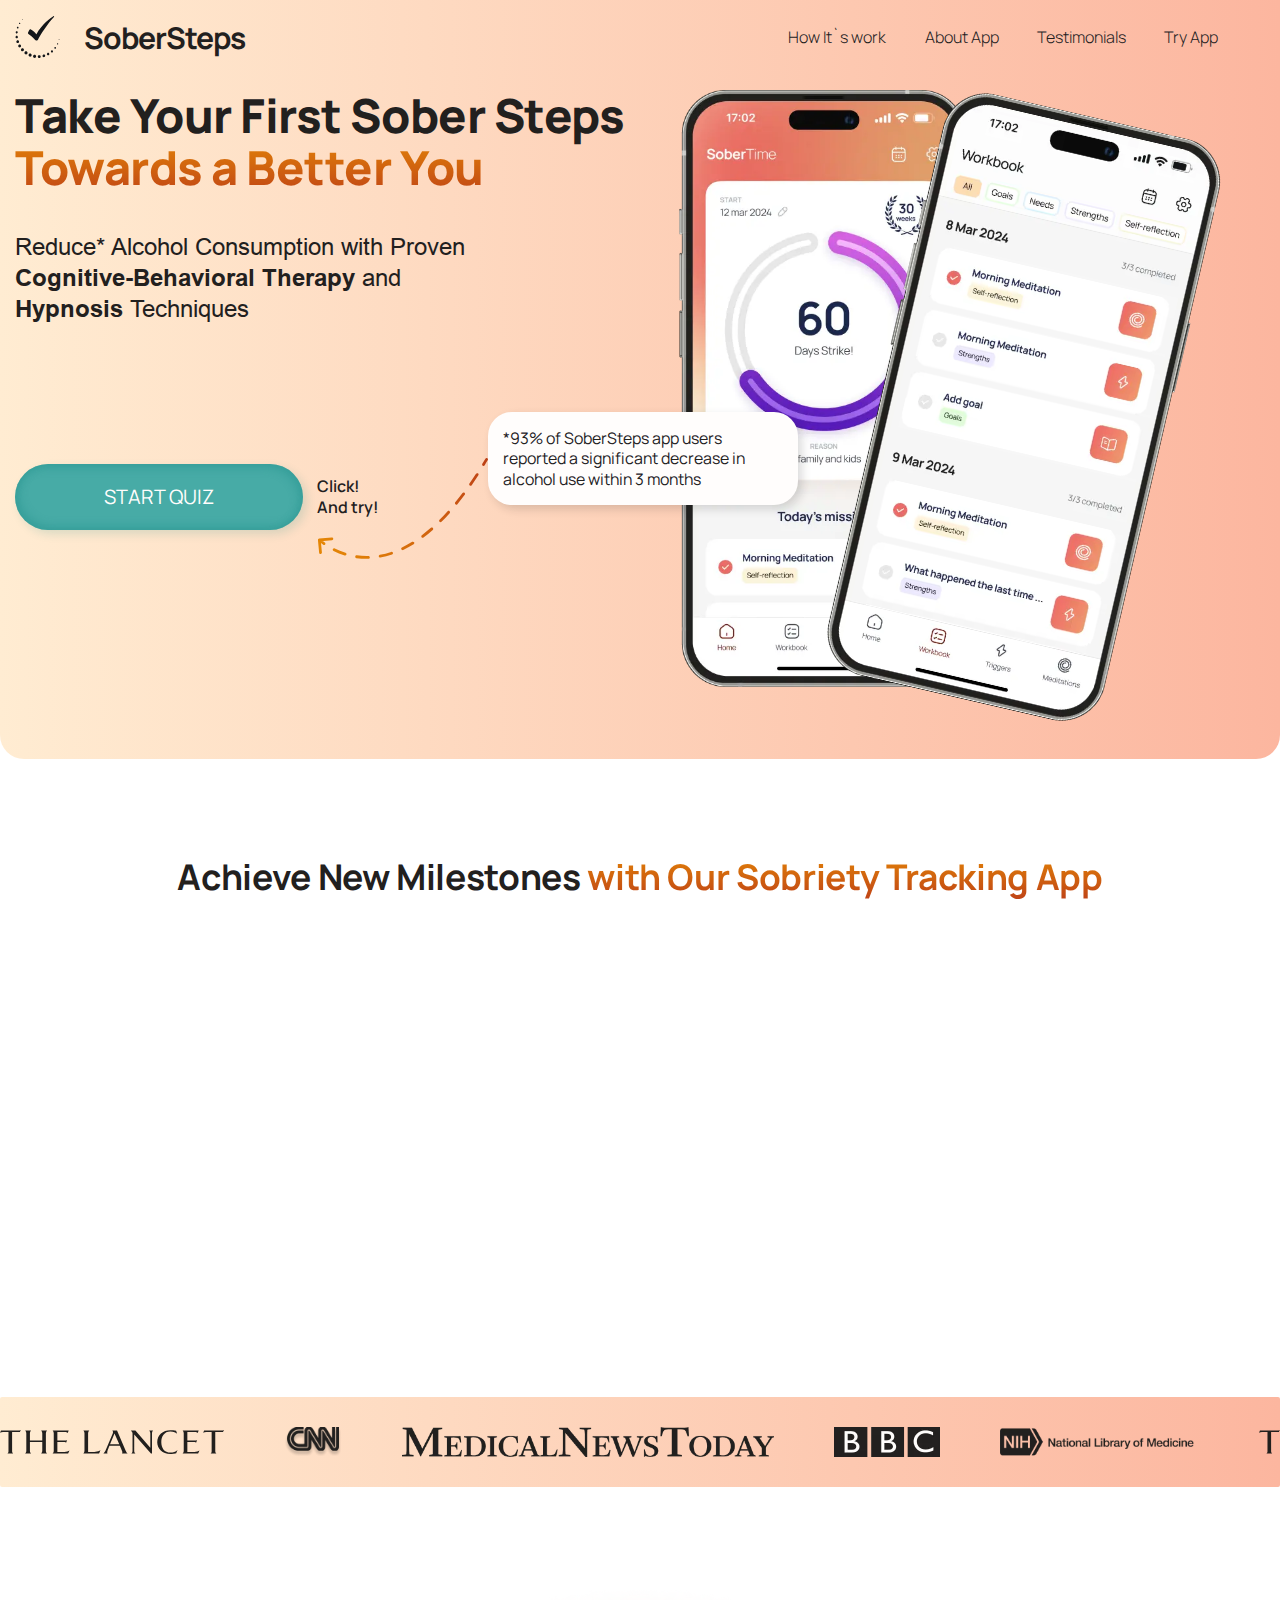
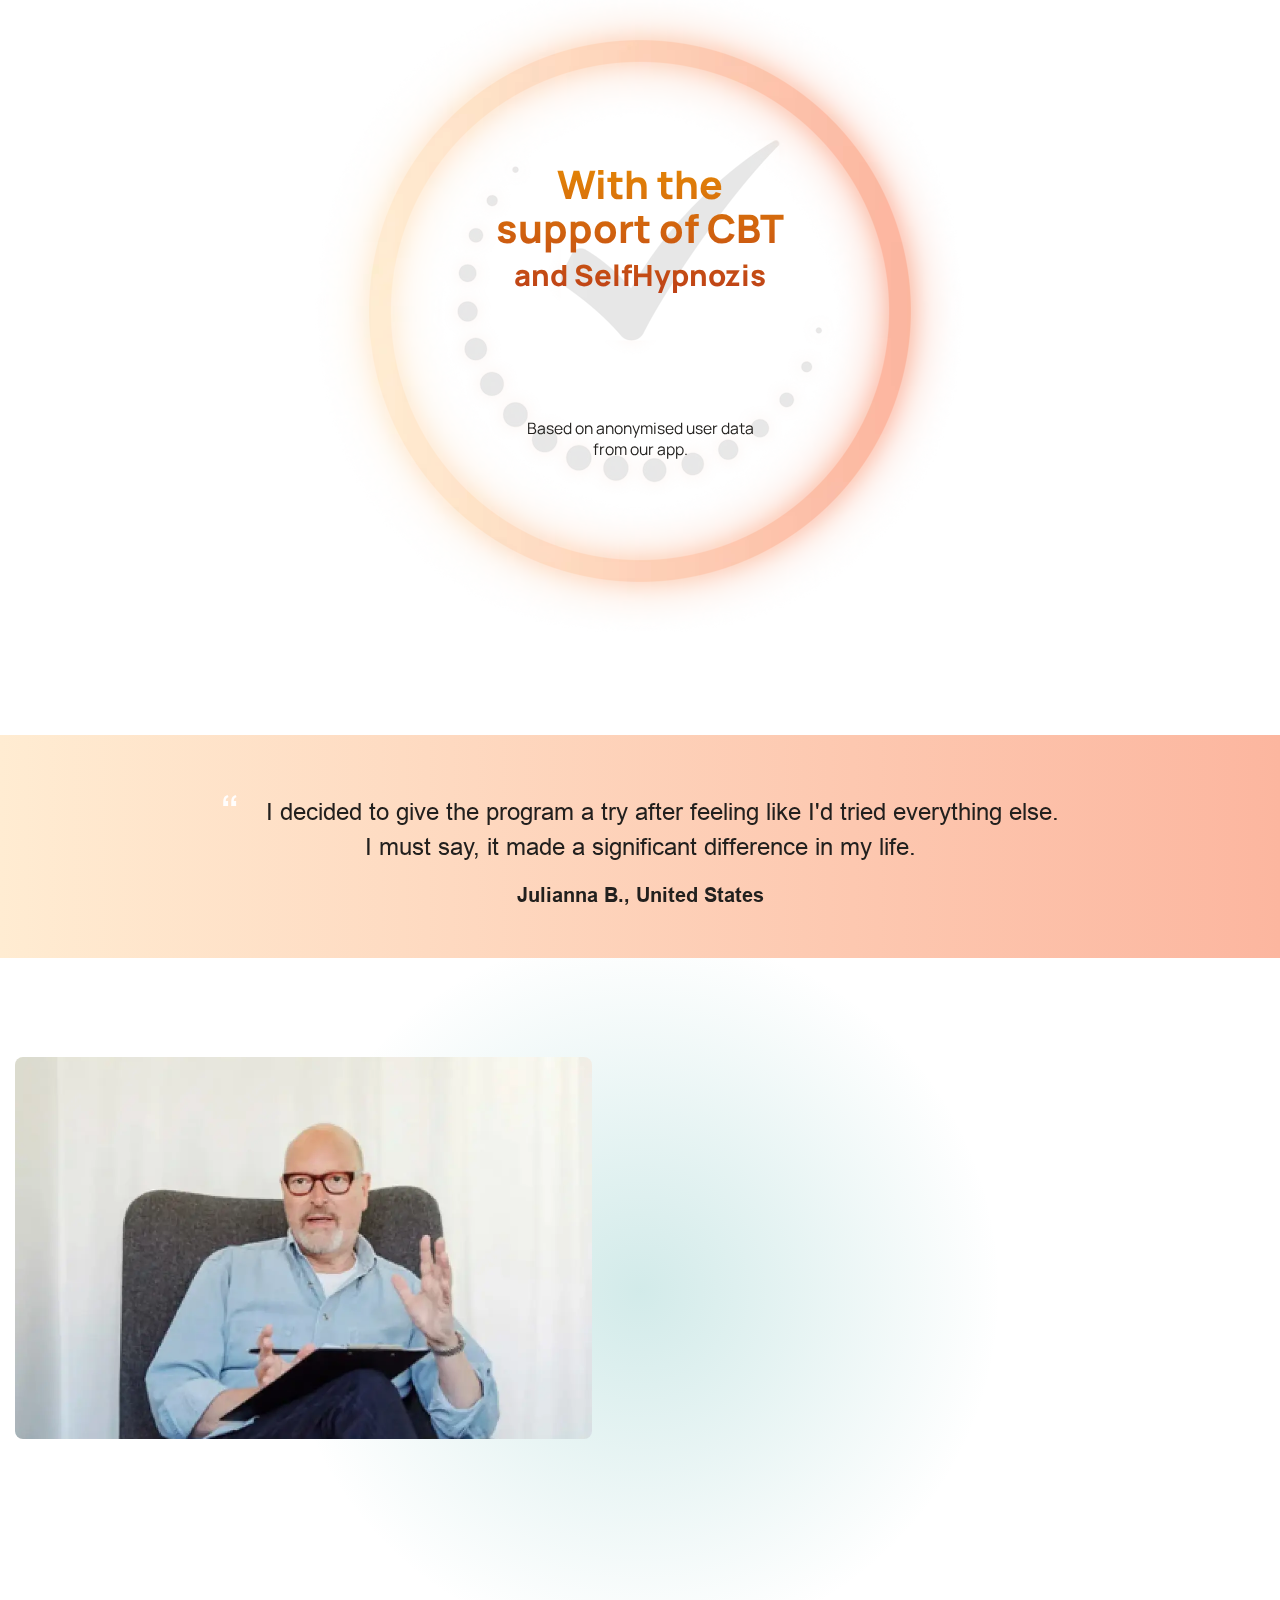
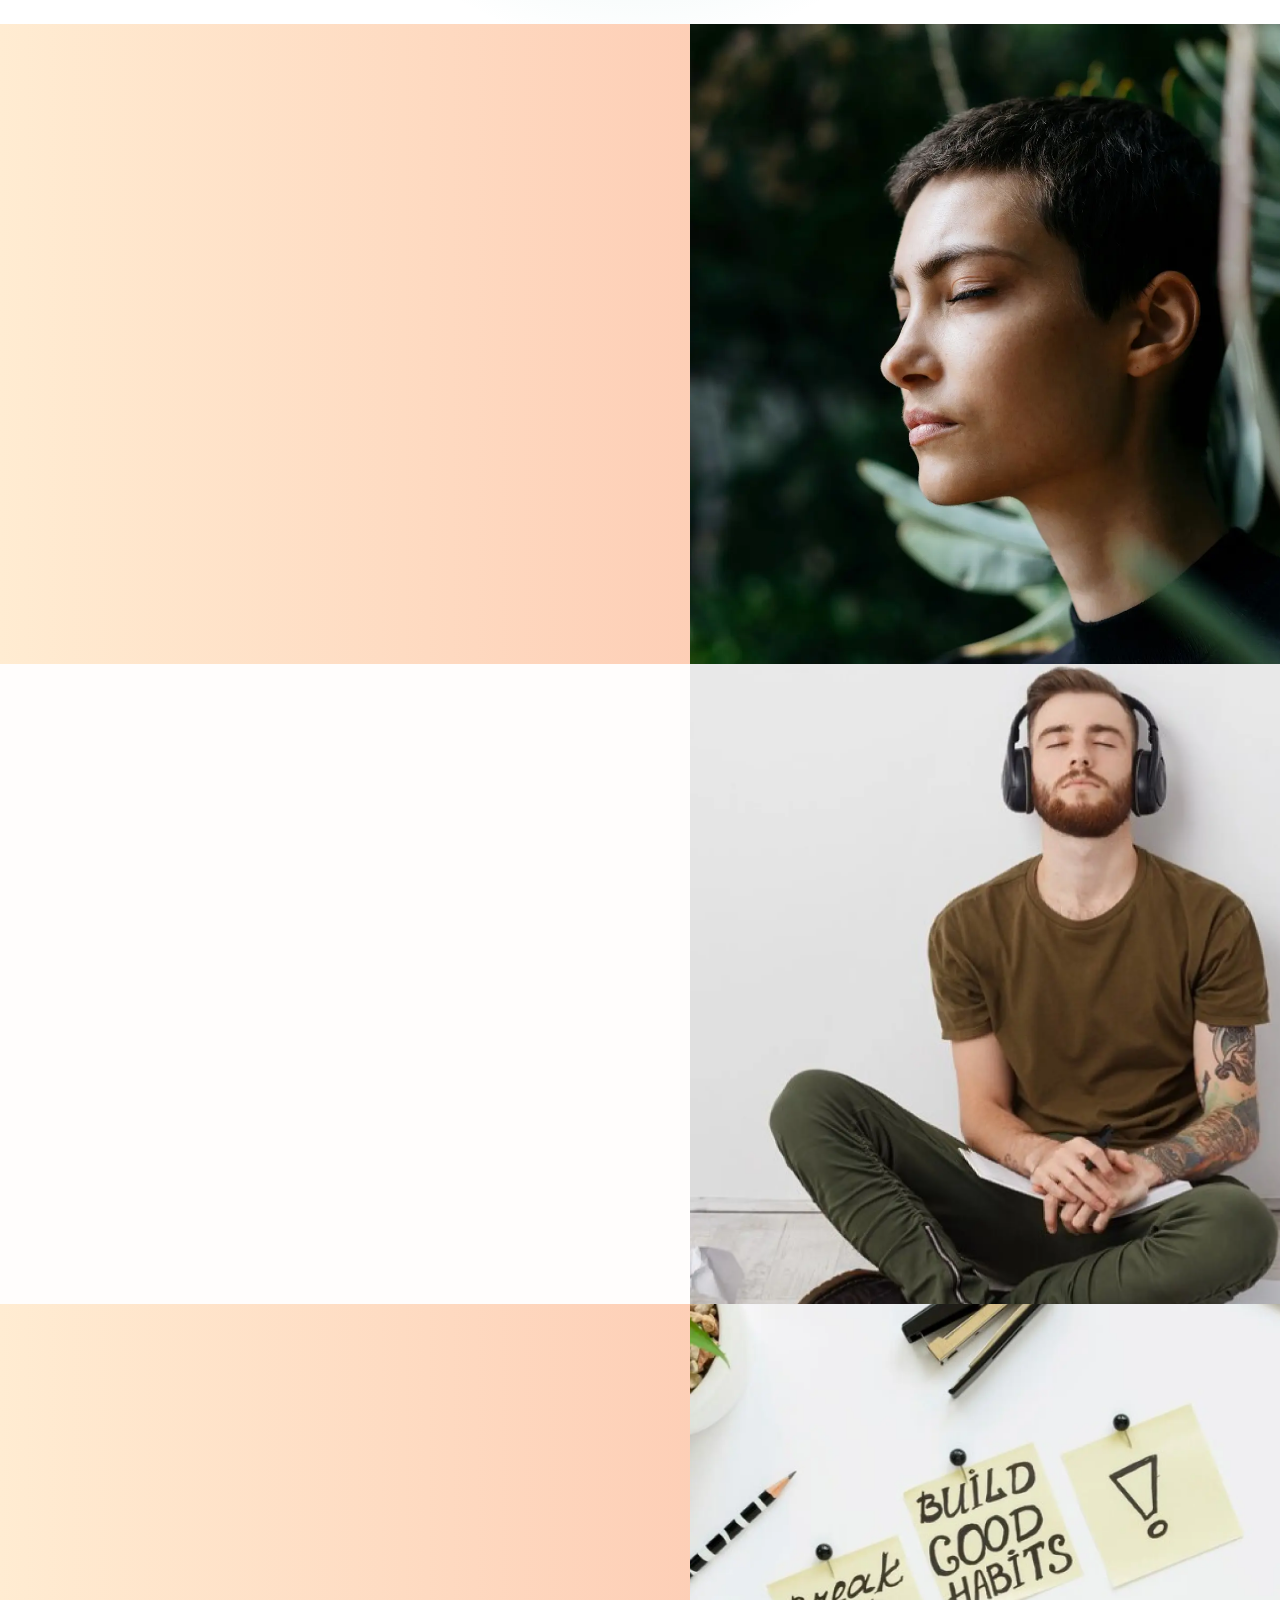
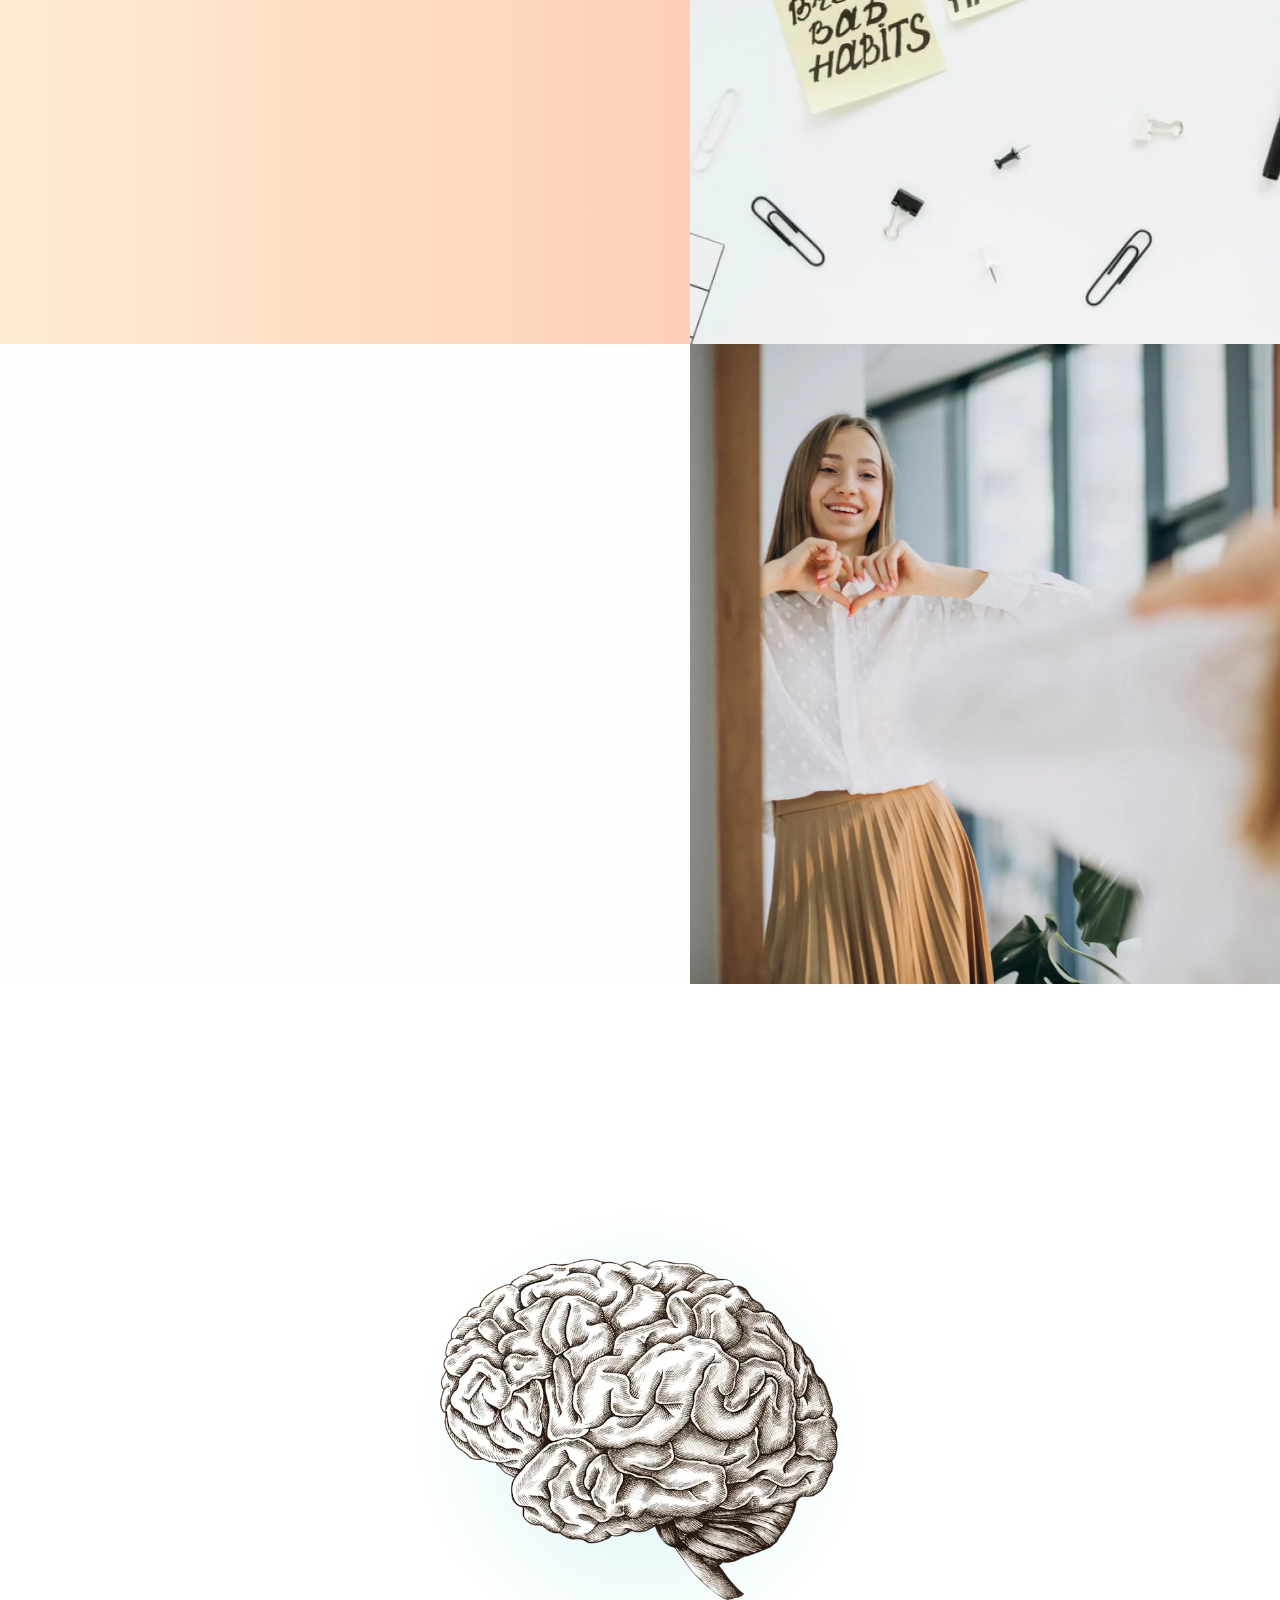
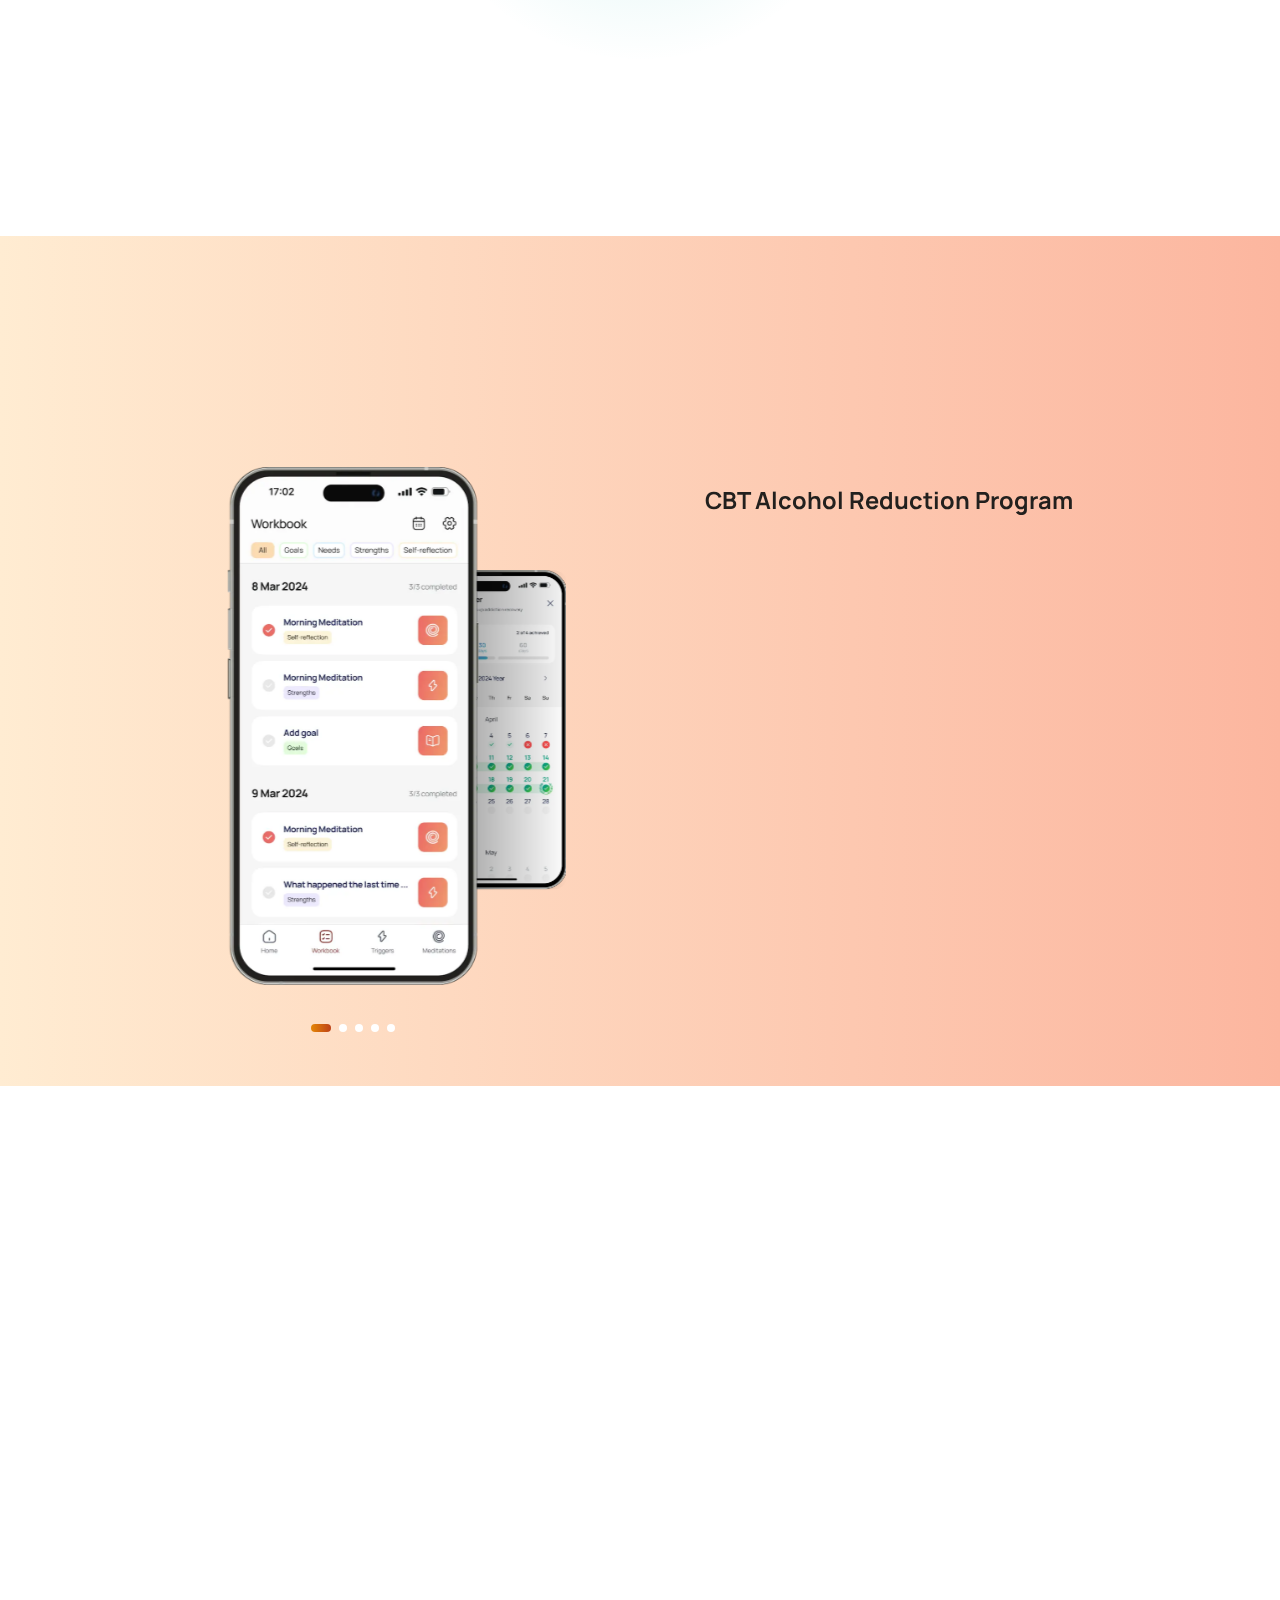
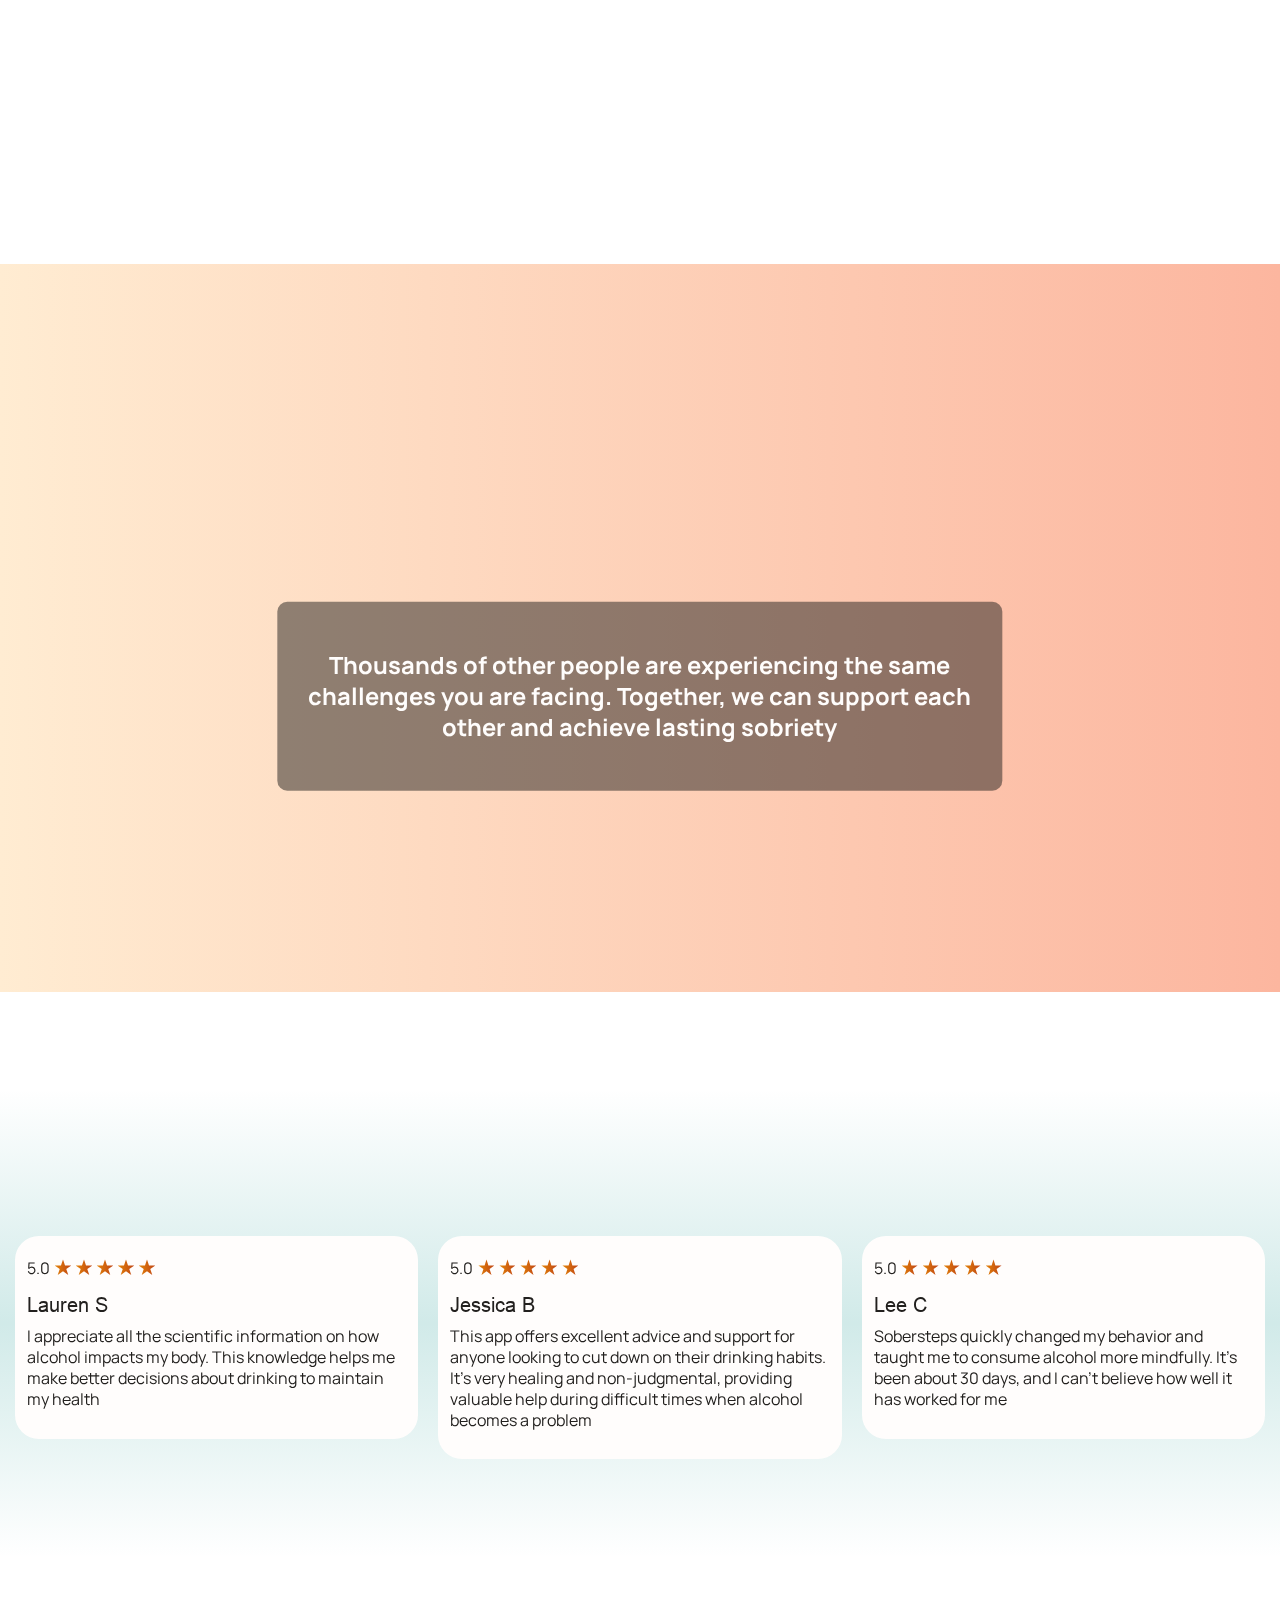
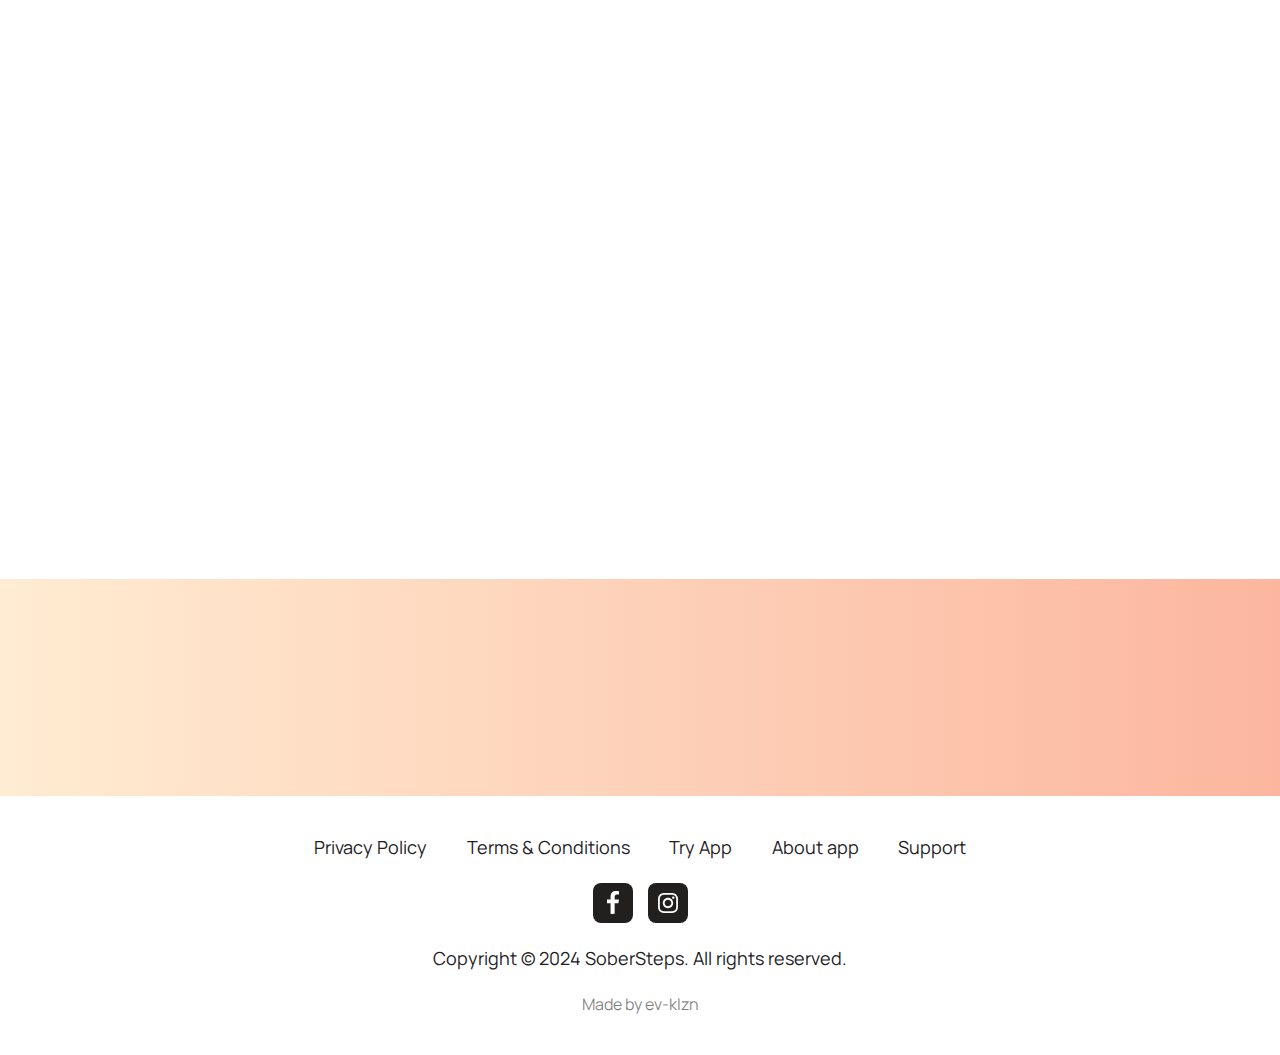
==== index.html @ 73242222 "save" ====
<!doctype html>
<html lang="en">

<head>
	<title>SoberSteps</title>
	<meta charset="UTF-8">
	<link rel="stylesheet" href="css/style.min.css?_v=20240620171610">
	<meta name="robots" content="noindex, nofollow">
	<meta name="viewport" content="width=device-width, initial-scale=1.0">
	<meta name="keywords" content="Sober Steps">
	<meta name="description" content="Sober Steps - Take Your First Sober Steps Towards a Better You">
	<link rel="shortcut icon" href="favicon.ico">
</head>


<body>
	<div class="wrapper">
		<header class="header">
			<div class="header__container">
				<a href="./" class="header__logo">
					<img class="header__logo-img ibg ibg--contain" src="img/logo.svg" alt="logo">
					<span class="header__logo-name">SoberSteps</span>
				</a>
				<div class="header__menu menu">
					<nav class="menu__body">
						<ul class="menu__list">
							<li data-goto-header data-goto=".how" class="menu__item">
								<a class="menu__link" href="#">How It`s work</a>
							</li>
							<li data-goto-header data-goto=".about" class="menu__item">
								<a class="menu__link" href="#">About App</a>
							</li>
							<li data-goto-header data-goto=".testimonials" class="menu__item">
								<a class="menu__link" href="#">Testimonials</a>
							</li>
							<li data-goto-header data-goto=".started" class="menu__item">
								<a class="menu__link" href="#">Try App</a>
							</li>
						</ul>
					</nav>
				</div>
				<button name="icon-menu" type="button" class="menu__icon icon-menu"><span></span></button>
			</div>
		</header>

		<main class="page">
			<section class="page__hero hero">
				<div class="hero__container">
					<div class="hero__body">
						<h1 data-watch class="hero__title title">
							Take Your First Sober Steps
							<span>Towards a Better You</span>
						</h1>
						<div data-watch class="hero__text text">
							<p>
								Reduce* Alcohol Consumption with Proven
								<span>Cognitive-Behavioral Therapy</span> and
								<span>Hypnosis</span>
								Techniques
							</p>
						</div>
						<div class="hero__action">
							<a data-watch href="#" class="hero__link button">Start quiz</a>
							<div data-watch class="hero__roadmap">
								<span class="hero__request">Click! <br>
									And try!
								</span>
								<div class="hero__road">
									<img class="hero__road-img ibg ibg–contain" src="img/icons/road.svg" alt="Image">
									<img class="hero__road-img-mobile ibg ibg–contain" src="img/icons/road-mobile.webp" alt="Image">
								</div>
							</div>
							<div data-watch class="hero__reported">
								<p>
									*93% of SoberSteps app users reported a significant decrease
									in alcohol use within 3 months
								</p>
							</div>
						</div>
					</div>
					<div class="hero__image">
						<div class="hero__phone-1-image">
							<img class="hero__phone-1 ibg ibg–contain" src="img/hero/phone-11.webp " alt="Image">
						</div>
						<div class="hero__phone-2-image">
							<img class="hero__phone-2 ibg ibg–contain" src="img/hero/phone-12.webp " alt="Image">
						</div>
					</div>
				</div>
			</section>

			<section class="page__advantages advantages">
				<div class="advantages__container">
					<h2 data-watch class="advantages__title advantages__title--center subtitle-2">
						Achieve New Milestones <span>with Our Sobriety Tracking App</span>
					</h2>
					<div class="advantages__list">
						<article data-watch class="advantages__item item-icon">
							<div class="item-icon__image">
								<img class="ibg ibg-contain" src="img/advantages/no-more.svg" alt="Image">
							</div>
							<h3 class="item-icon__title item-icon__title--colored">
								No More Headaches
							</h3>
							<div data-watch class="item-icon__text text">
								<p>Wake up feeling refreshed and free from hangovers</p>
							</div>
						</article>
						<article data-watch class="advantages__item item-icon">
							<div class="item-icon__image">
								<img class="ibg ibg-contain" src="img/advantages/sleep.svg" alt="Image">
							</div>
							<h3 class="item-icon__title item-icon__title--colored">
								Enjoy a Good Night's Sleep
							</h3>
							<div data-watch class="item-icon__text text">
								<p>Enhance your sleep quality and boost your energy levels</p>
							</div>
						</article>
						<article data-watch class="advantages__item item-icon">
							<div class="item-icon__image">
								<img class="ibg ibg-contain" src="img/advantages/shape.svg" alt="Image">
							</div>
							<h3 class="item-icon__title item-icon__title--colored">
								Keep your body shape
							</h3>
							<div data-watch class="item-icon__text text">
								<p>Lose weight by cutting down on empty calories</p>
							</div>
						</article>
					</div>
				</div>
			</section>

			<div class="page__company">
				<div class="company">
					<div class="wrap">
						<div class="items-wrap">
							<div class="items marquee">
								<div class="item">
									<img class="item__company-img" src="img/company/company-1.svg" alt="Image">
								</div>
								<div class="item">
									<img class="item__company-img" src="img/company/company-2.webp" alt="Image">
								</div>
								<div class="item">
									<img class="item__company-img" src="img/company/company-3.webp" alt="Image">
								</div>
								<div class="item">
									<img class="item__company-img" src="img/company/company-4.webp" alt="Image">
								</div>
								<div class="item">
									<img class="item__company-img" src="img/company/company-5.webp" alt="Image">
								</div>
								<div class="item">
									<img class="item__company-img" src="img/company/company-1.svg" alt="Image">
								</div>
								<div class="item">
									<img class="item__company-img" src="img/company/company-2.webp" alt="Image">
								</div>
								<div class="item">
									<img class="item__company-img" src="img/company/company-3.webp" alt="Image">
								</div>
								<div class="item">
									<img class="item__company-img" src="img/company/company-4.webp" alt="Image">
								</div>
								<div class="item">
									<img class="item__company-img" src="img/company/company-5.webp" alt="Image">
								</div>
							</div>
							<div aria-hidden="true" class="items marquee">
								<div class="item">
									<img class="item__company-img" src="img/company/company-1.svg" alt="Image">
								</div>
								<div class="item">
									<img class="item__company-img" src="img/company/company-2.webp" alt="Image">
								</div>
								<div class="item">
									<img class="item__company-img" src="img/company/company-3.webp" alt="Image">
								</div>
								<div class="item">
									<img class="item__company-img" src="img/company/company-4.webp" alt="Image">
								</div>
								<div class="item">
									<img class="item__company-img" src="img/company/company-5.webp" alt="Image">
								</div>
								<div class="item">
									<img class="item__company-img" src="img/company/company-1.svg" alt="Image">
								</div>
								<div class="item">
									<img class="item__company-img" src="img/company/company-2.webp" alt="Image">
								</div>
								<div class="item">
									<img class="item__company-img" src="img/company/company-3.webp" alt="Image">
								</div>
								<div class="item">
									<img class="item__company-img" src="img/company/company-4.webp" alt="Image">
								</div>
								<div class="item">
									<img class="item__company-img" src="img/company/company-5.webp" alt="Image">
								</div>
							</div>
						</div>
					</div>
				</div>
			</div>

			<section class="page__promises promises">
				<div class="promises__container">
					<div class="progressbar">
						<div class="progressbar__image">
							<img class="progressbar__img ibg ibg-contain" src="img/promises/progressbar.webp" alt="Image">
						</div>
						<div class="progressbar__body">
							<h3 class="progressbar__title progressbar__title--colored">
								With the <br>
								support of CBT <br>
								<span>and SelfHypnozis</span>
							</h3>
							<div data-watch class="progressbar__text text">
								<p>
									You are 10 times more likely to reduce alcohol consumption
									compared to quitting on your own
								</p>
							</div>
							<div class="progressbar__label">
								Based on anonymised user data from our app.
							</div>
						</div>
					</div>
					<div class="promises__list">
						<div data-watch class="promises__item item-promises">
							<div class="item-promises__image">
								<img class="item-promises__img ibg ibg-contain" src="img/promises/scheduling.svg" alt="Image">
							</div>
							<div class="item-promises__text">
								<p>Convenient & Scheduling</p>
							</div>
						</div>
						<div data-watch class="promises__item item-promises">
							<div class="item-promises__image">
								<img class="item-promises__img ibg ibg-contain" src="img/promises/phone.svg" alt="Image">
							</div>
							<div class="item-promises__text">
								<p>Progress Visualisation In Your Phone</p>
							</div>
						</div>
						<div data-watch class="promises__item item-promises">
							<div class="item-promises__image">
								<img class="item-promises__img ibg ibg-contain" src="img/promises/evidence.svg" alt="Image">
							</div>
							<div class="item-promises__text">
								<p>Evidence-Based Approach</p>
							</div>
						</div>
						<div data-watch class="promises__item item-promises">
							<div class="item-promises__image">
								<img class="item-promises__img ibg ibg-contain" src="img/promises/time.svg" alt="Image">
							</div>
							<div class="item-promises__text">
								<p>Only 5 Minutes a Day</p>
							</div>
						</div>
					</div>
				</div>
			</section>

			<div class="page__review review">
				<div class="review__container">
					<div class="review__list">
						<div class="review__slider swiper">
							<div class="review__wrapper swiper-wrapper">
								<div class="review__slide swiper-slide">
									<div class="review__item">
										<blockquote class="review__blockquote review__blockquote--center">
											I decided to give the program a try after feeling like
											I'd tried everything else. I must say, it made a
											significant difference in my life.
											<cite class="review__cite">Julianna B., United States</cite>
										</blockquote>
									</div>
								</div>
								<div class="review__slide swiper-slide">
									<div class="review__item">
										<blockquote class="review__blockquote review__blockquote--center">
											I decided to give the program a try after feeling like
											I'd tried everything else. I must say, it made a
											significant difference in my life.
											<cite class="review__cite">Julianna B., United States</cite>
										</blockquote>
									</div>
								</div>
								<div class="review__slide swiper-slide">
									<div class="review__item">
										<blockquote class="review__blockquote review__blockquote--center">
											I decided to give the program a try after feeling like
											I'd tried everything else. I must say, it made a
											significant difference in my life.
											<cite class="review__cite">Julianna B., United States</cite>
										</blockquote>
									</div>
								</div>
							</div>
							<div class="review__bullets"></div>
						</div>
					</div>
				</div>
			</div>

			<section class="page__program program">
				<div class="program__container">
					<div class="program__wrapper">
						<div class="program__image-block">
							<div class="program__image">
								<img class="program__img ibg" src="img/program.webp" alt="Image">
							</div>
							<a data-watch data-da=".program__body,768.98" target="_blank" href="https://www.sciencedirect.com/science/article/abs/pii/S0193953X10000547?via%3Dihub" class="program__link program__link--colored">* Cognitive Behavioral Therapy for Substance Use Disorders</a>
							<address data-watch data-da=".program__body,768.98" class="program__address">
								Department of Psychology, Boston University, 648 Beacon
								Street, 6th Floor, Boston, MA 02215, USA
							</address>
						</div>
						<div class="program__body">
							<h2 data-watch data-da=".program__image-block,768.98,0" class="program__title subtitle-2">
								A Program Backed by Real Research
								<span>with Proven Results</span>
							</h2>
							<div data-watch class="program__text text">
								<p>
									With cognitive-behavioral therapy (CBT) and motivational
									interviewing you will have
								</p>
								<p>
									the significant treatment effect from (d = 0.24) to (d =
									0.81) than quitting without any support *
								</p>
							</div>
							<a data-watch class="program__button button" href="#">Start quiz</a>
						</div>
					</div>
				</div>
			</section>
			<div class="page__find find">
				<article class="find__item">
					<div class="find__content">
						<div class="find__container">
							<div class="find__body">
								<h3 data-watch class="find__title subtitle-2">
									Find your Triggers
								</h3>
								<div data-watch class="find__text text">
									<p>
										Uncover and tackle your unique triggers for alcohol
										cravings, setting the stage for a successful break from
										dependency.
									</p>
									<p>
										Learn to recognize patterns that lead to drinking urges
										and take control of your recovery process
									</p>
								</div>
							</div>
						</div>
					</div>
					<div class="find__image">
						<img class="find__img ibg" src="img/find/find-1.webp" alt="Image">
					</div>
				</article>

				<article class="find__item">
					<div class="find__content">
						<div class="find__container">
							<div class="find__body">
								<h3 data-watch class="find__title subtitle-2">
									Manage your emotions
								</h3>
								<div data-watch class="find__text text">
									<p>
										Master your emotions with our guided hypnosis sessions
										designed to reduce stress and anxiety.
									</p>
									<p>
										Adjust your emotional responses and stay calm and in
										control as you overcome your addiction
									</p>
								</div>
							</div>
						</div>
					</div>
					<div class="find__image">
						<img class="find__img ibg" src="img/find/find-2.webp" alt="Image">
					</div>
				</article>

				<article class="find__item">
					<div class="find__content">
						<div class="find__container">
							<div class="find__body">
								<h3 data-watch class="find__title subtitle-2">
									Change your habits
								</h3>
								<div data-watch class="find__text text">
									<p>
										Create sustainable lifestyle changes with our step-by-step
										approach to replacing harmful drinking habits with healthy
										alternatives.
									</p>
									<p>
										Gain the tools and insights needed to maintain these
										changes long-term, ensuring a healthier, alcohol-free life
									</p>
								</div>
							</div>
						</div>
					</div>
					<div class="find__image">
						<img class="find__img ibg" src="img/find/find-3.webp" alt="Image">
					</div>
				</article>

				<article class="find__item">
					<div class="find__content">
						<div class="find__container">
							<div class="find__body">
								<h3 data-watch class="find__title subtitle-2">
									Improve Self-Esteem
								</h3>
								<div data-watch class="find__text text">
									<p>
										Build resilience and improve your self-esteem through
										tailored exercises that enhance your sense of self-worth.
									</p>
									<p>
										Our program empowers you to see your potential and foster
										a positive mindset crucial for overcoming addiction.
									</p>
								</div>
							</div>
						</div>
					</div>
					<div class="find__image">
						<img class="find__img ibg" src="img/find/find-4.webp" alt="Image">
					</div>
				</article>
			</div>

			<section class="page__how how">
				<div class="how__container">
					<h2 data-watch class="how__title how__title--center subtitle-2">
						How Does <br>
						<span>Cognitive-Behavioral Therapy Work?</span>
					</h2>
					<div class="how__body">
						<div class="how__list">
							<div data-watch class="how-item">
								CBT helps people better identify and challenge the negative
								and self-defeating thoughts and actions that contribute to
								substance use
							</div>
							<div data-watch class="how-item">
								For example, if you have a negative self-image, you might feel
								alone and depressed, which can lead you to drink alcohol to
								numb the internal pain
							</div>
							<div data-watch class="how-item">
								CBT is a problem-focused therapy approach. The goal is to find
								healthy solutions to your current problems rather than delving
								into the underlying reasons for these issues
							</div>
						</div>
						<div data-da=".how__list,767.98,1" class="how__img">
							<img class="how__image ibg ibg-contain" src="img/brain.webp" alt="Image">
						</div>
					</div>
				</div>
			</section>
			<section class="page__about about">
				<div class="about__container">
					<h2 data-watch class="about__title about__title--center subtitle-2">
						About <span>SoberSteps</span>
					</h2>
					<div class="about__body">
						<div class="about__slider-images swiper">
							<div class="about__wrapper-images swiper-wrapper">
								<div class="about__slide-images swiper-slide">
									<img class="about__img ibg ibg-contain" src="img/about/1.webp" alt="Image">
								</div>
								<div class="about__slide-images swiper-slide">
									<img class="about__img ibg ibg-contain" src="img/about/2.webp" alt="Image">
								</div>
								<div class="about__slide-images swiper-slide">
									<img class="about__img ibg ibg-contain" src="img/about/3.webp" alt="Image">
								</div>
								<div class="about__slide-images swiper-slide">
									<img class="about__img ibg ibg-contain" src="img/about/4.webp" alt="Image">
								</div>
								<div class="about__slide-images swiper-slide">
									<img class="about__img ibg ibg-contain" src="img/about/5.webp" alt="Image">
								</div>
							</div>
							<div class="about-swiper-pagination"></div>
						</div>
						<div class="about__content">
							<div class="about__slider-content swiper">
								<div class="about__wrapper-content swiper-wrapper">
									<div class="about__slide-content swiper-slide">
										<div class="about__slide-content-inner">
											<h3 class="about__title-content">
												CBT Alcohol Reduction Program
											</h3>
											<div data-watch class="about__text text">
												<p>
													Our exclusive program, developed by leading mental
													health and medical experts.
												</p>
												<p>
													Check your Daily Tasks to discover new insights and
													strategies every day
												</p>
											</div>
										</div>
									</div>
									<div class="about__slide-content swiper-slide">
										<div class="about__slide-content-inner">
											<h3 class="about__title-content">
												Personalized Drink Tracker
											</h3>
											<div data-watch class="about__text text">
												<p>
													Stay accountable daily and monitor your progress
													over time
												</p>
											</div>
										</div>
									</div>
									<div class="about__slide-content swiper-slide">
										<div class="about__slide-content-inner">
											<h3 class="about__title-content">
												Grow Your Alcohol-Free Streak
											</h3>
											<div data-watch class="about__text text">
												<p>
													Strengthen your resolve with daily reminders and
													watch your streak grow
												</p>
											</div>
										</div>
									</div>
									<div class="about__slide-content swiper-slide">
										<div class="about__slide-content-inner">
											<h3 class="about__title-content">
												Daily 15-Minute Hypnotherapy Sessions
											</h3>
											<div data-watch class="about__text text">
												<p>
													Control your mind-body relationship and adopt a new
													perspective.
												</p>
												<p>
													Reinforce your new understanding and attitude
													towards alcohol through your subconscious
												</p>
											</div>
										</div>
									</div>
									<div class="about__slide-content swiper-slide">
										<div class="about__slide-content-inner">
											<h3 class="about__title-content">
												Stay Motivated as You Smash New Goals
											</h3>
											<div data-watch class="about__text text">
												<p>
													As your progress grows, so does your confidence in
													your ability to succeed
												</p>
											</div>
										</div>
									</div>
								</div>
							</div>
							<a data-watch href="#" class="about__button button">Start Your Custom Plan</a>
						</div>
					</div>
				</div>
			</section>

			<section class="page__results results">
				<div class="results__container">
					<h2 data-watch class="results__title results__title--center subtitle-2">
						Achieve Strong <br>
						<span>and Long-Term Results Now</span>
					</h2>
					<div class="results__list">
						<article data-watch class="results__item item-icon">
							<div class="item-icon__image">
								<img class="item-icon__img ibg ibg-contain" src="img/results/clock.svg" alt="Image">
							</div>
							<h3 class="item-icon__title item-icon__title--colored">
								Maintain Your Anonymity
							</h3>
							<div data-watch class="item-icon__text text">
								<p>No need to reveal your addiction. Stay confidential</p>
							</div>
						</article>
						<article data-watch class="results__item item-icon">
							<div class="item-icon__image">
								<img class="item-icon__img ibg ibg-contain" src="img/results/lock.svg" alt="Image">
							</div>
							<h3 class="item-icon__title item-icon__title--colored">
								Save Your Time
							</h3>
							<div data-watch class="item-icon__text text">
								<p>
									No waiting in queues or commuting. Get support from home
								</p>
							</div>
						</article>
						<article data-watch class="results__item item-icon">
							<div class="item-icon__image">
								<img class="item-icon__img ibg ibg-contain" src="img/results/money.svg" alt="Image">
							</div>
							<h3 class="item-icon__title item-icon__title--colored">
								Save Your Money
							</h3>
							<div data-watch class="item-icon__text text">
								<p>Our app is more affordable than traditional therapy</p>
							</div>
						</article>
					</div>
					<a data-watch href="#" class="results__button button">Start Your Custom Plan</a>
				</div>
			</section>

			<section class="page__people page__people--center people">
				<div class="people__wrapper">
					<h2 data-watch class="people__title subtitle-2">
						Sobriety Can Feel Lonely, <br>
						<span>But You’re Not Alone</span>
					</h2>

					<div class="people__list">
						<div data-watch class="people__item">
							<img class="people__img ibg" src="img/people/person-1.webp" alt="Image">
						</div>
						<div data-watch class="people__item">
							<img class="people__img ibg" src="img/people/person-2.webp" alt="Image">
						</div>
						<div data-watch class="people__item">
							<img class="people__img ibg" src="img/people/person-3.webp" alt="Image">
						</div>
						<div data-watch class="people__item">
							<img class="people__img ibg" src="img/people/person-4.webp" alt="Image">
						</div>
						<div data-watch class="people__item">
							<img class="people__img ibg" src="img/people/person-5.webp" alt="Image">
						</div>
						<div data-watch class="people__item">
							<img class="people__img ibg" src="img/people/person-6.webp" alt="Image">
						</div>
						<div data-watch class="people__item">
							<img class="people__img ibg" src="img/people/person-7.webp" alt="Image">
						</div>
						<div data-watch class="people__item">
							<img class="people__img ibg" src="img/people/person-8.webp" alt="Image">
						</div>
						<div data-watch class="people__item">
							<img class="people__img ibg" src="img/people/person-9.webp" alt="Image">
						</div>
						<div data-watch class="people__item">
							<img class="people__img ibg" src="img/people/person-10.webp" alt="Image">
						</div>
						<div data-watch class="people__item">
							<img class="people__img ibg" src="img/people/person-11.webp" alt="Image">
						</div>
						<div data-watch class="people__item">
							<img class="people__img ibg" src="img/people/person-12.webp" alt="Image">
						</div>
						<div data-watch class="people__item">
							<img class="people__img ibg" src="img/people/person-13.webp" alt="Image">
						</div>
						<div data-watch class="people__item">
							<img class="people__img ibg" src="img/people/person-14.webp" alt="Image">
						</div>
						<div data-watch class="people__item">
							<img class="people__img ibg" src="img/people/person-15.webp" alt="Image">
						</div>
						<div data-watch class="people__item">
							<img class="people__img ibg" src="img/people/person-16.webp" alt="Image">
						</div>
						<div data-watch class="people__item">
							<img class="people__img ibg" src="img/people/person-17.webp" alt="Image">
						</div>
						<div data-watch class="people__item">
							<img class="people__img ibg" src="img/people/person-18.webp" alt="Image">
						</div>
						<div data-watch class="people__item">
							<img class="people__img ibg" src="img/people/person-19.webp" alt="Image">
						</div>
						<div data-watch class="people__item">
							<img class="people__img ibg" src="img/people/person-20.webp" alt="Image">
						</div>
						<div class="people__text">
							<p>
								Thousands of other people are experiencing the same challenges
								you are facing. Together, we can support each other and
								achieve lasting sobriety
							</p>
						</div>
					</div>
					<div></div>
				</div>
			</section>
			<section class="page__testimonials testimonials">
				<div class="testimonials__container">
					<h2 data-watch class="testimonials__title testimonials__title--center subtitle-2">
						Testimonials
					</h2>
					<div class="items-testimonial">
						<div class="items-testimonial__slider swiper">
							<div class="items-testimonial__wrapper items-testimonial__wrapper--height swiper-wrapper">
								<div class="items-testimonial__slide swiper-slide">
									<div class="item-testimonial">
										<div class="item-testimonial__rating">
											<div class="item-testimonial__value">5.0</div>
											<img class="item-testimonial__value-img ibg ibg-contain" src="img/icons/rating.svg" alt="rating icon">
											<img class="item-testimonial__value-img ibg ibg-contain" src="img/icons/rating.svg" alt="rating icon">
											<img class="item-testimonial__value-img ibg ibg-contain" src="img/icons/rating.svg" alt="rating icon">
											<img class="item-testimonial__value-img ibg ibg-contain" src="img/icons/rating.svg" alt="rating icon">
											<img class="item-testimonial__value-img ibg ibg-contain" src="img/icons/rating.svg" alt="rating icon">
										</div>
										<div class="item-testimonial__name">Lauren S</div>
										<div class="item-testimonial__text">
											<p>
												I appreciate all the scientific information on how
												alcohol impacts my body. This knowledge helps me make
												better decisions about drinking to maintain my health
											</p>
										</div>
									</div>
								</div>
								<div class="items-testimonial__slide swiper-slide">
									<div class="item-testimonial">
										<div class="item-testimonial__rating">
											<div class="item-testimonial__value">5.0</div>
											<img class="item-testimonial__value-img ibg ibg-contain" src="img/icons/rating.svg" alt="rating icon">
											<img class="item-testimonial__value-img ibg ibg-contain" src="img/icons/rating.svg" alt="rating icon">
											<img class="item-testimonial__value-img ibg ibg-contain" src="img/icons/rating.svg" alt="rating icon">
											<img class="item-testimonial__value-img ibg ibg-contain" src="img/icons/rating.svg" alt="rating icon">
											<img class="item-testimonial__value-img ibg ibg-contain" src="img/icons/rating.svg" alt="rating icon">
										</div>
										<div class="item-testimonial__name">Jessica B</div>
										<div class="item-testimonial__text">
											<p>
												This app offers excellent advice and support for
												anyone looking to cut down on their drinking habits.
												It's very healing and non-judgmental, providing
												valuable help during difficult times when alcohol
												becomes a problem
											</p>
										</div>
									</div>
								</div>
								<div class="items-testimonial__slide swiper-slide">
									<div class="item-testimonial">
										<div class="item-testimonial__rating">
											<div class="item-testimonial__value">5.0</div>
											<img class="item-testimonial__value-img ibg ibg-contain" src="img/icons/rating.svg" alt="rating icon">
											<img class="item-testimonial__value-img ibg ibg-contain" src="img/icons/rating.svg" alt="rating icon">
											<img class="item-testimonial__value-img ibg ibg-contain" src="img/icons/rating.svg" alt="rating icon">
											<img class="item-testimonial__value-img ibg ibg-contain" src="img/icons/rating.svg" alt="rating icon">
											<img class="item-testimonial__value-img ibg ibg-contain" src="img/icons/rating.svg" alt="rating icon">
										</div>
										<div class="item-testimonial__name">Lee C</div>
										<div class="item-testimonial__text">
											<p>
												Sobersteps quickly changed my behavior and taught me
												to consume alcohol more mindfully. It's been about 30
												days, and I can't believe how well it has worked for
												me
											</p>
										</div>
									</div>
								</div>
								<div class="items-testimonial__slide swiper-slide">
									<div class="item-testimonial">
										<div class="item-testimonial__rating">
											<div class="item-testimonial__value">5.0</div>
											<img class="item-testimonial__value-img ibg ibg-contain" src="img/icons/rating.svg" alt="rating icon">
											<img class="item-testimonial__value-img ibg ibg-contain" src="img/icons/rating.svg" alt="rating icon">
											<img class="item-testimonial__value-img ibg ibg-contain" src="img/icons/rating.svg" alt="rating icon">
											<img class="item-testimonial__value-img ibg ibg-contain" src="img/icons/rating.svg" alt="rating icon">
											<img class="item-testimonial__value-img ibg ibg-contain" src="img/icons/rating.svg" alt="rating icon">
										</div>
										<div class="item-testimonial__name">Lauren S</div>
										<div class="item-testimonial__text">
											<p>
												I appreciate all the scientific information on how
												alcohol impacts my body. This knowledge helps me make
												better decisions about drinking to maintain my health
											</p>
										</div>
									</div>
								</div>
								<div class="items-testimonial__slide swiper-slide">
									<div class="item-testimonial">
										<div class="item-testimonial__rating">
											<div class="item-testimonial__value">5.0</div>
											<img class="item-testimonial__value-img ibg ibg-contain" src="img/icons/rating.svg" alt="rating icon">
											<img class="item-testimonial__value-img ibg ibg-contain" src="img/icons/rating.svg" alt="rating icon">
											<img class="item-testimonial__value-img ibg ibg-contain" src="img/icons/rating.svg" alt="rating icon">
											<img class="item-testimonial__value-img ibg ibg-contain" src="img/icons/rating.svg" alt="rating icon">
											<img class="item-testimonial__value-img ibg ibg-contain" src="img/icons/rating.svg" alt="rating icon">
										</div>
										<div class="item-testimonial__name">Jessica B</div>
										<div class="item-testimonial__text">
											<p>
												This app offers excellent advice and support for
												anyone looking to cut down on their drinking habits.
												It's very healing and non-judgmental, providing
												valuable help during difficult times when alcohol
												becomes a problem
											</p>
										</div>
									</div>
								</div>
								<div class="items-testimonial__slide swiper-slide">
									<div class="item-testimonial">
										<div class="item-testimonial__rating">
											<div class="item-testimonial__value">5.0</div>
											<img class="item-testimonial__value-img ibg ibg-contain" src="img/icons/rating.svg" alt="rating icon">
											<img class="item-testimonial__value-img ibg ibg-contain" src="img/icons/rating.svg" alt="rating icon">
											<img class="item-testimonial__value-img ibg ibg-contain" src="img/icons/rating.svg" alt="rating icon">
											<img class="item-testimonial__value-img ibg ibg-contain" src="img/icons/rating.svg" alt="rating icon">
											<img class="item-testimonial__value-img ibg ibg-contain" src="img/icons/rating.svg" alt="rating icon">
										</div>
										<div class="item-testimonial__name">Lee C</div>
										<div class="item-testimonial__text">
											<p>
												Sobersteps quickly changed my behavior and taught me
												to consume alcohol more mindfully. It's been about 30
												days, and I can't believe how well it has worked for
												me
											</p>
										</div>
									</div>
								</div>
							</div>
						</div>
					</div>
				</div>
			</section>

			<section class="page__started started">
				<div class="started__container">
					<h2 data-watch class="started__title started__title--center subtitle-2">
						How <span>to Get Started</span>
					</h2>
					<ul class="started__list">
						<li data-watch class="item-started">
							<div class="item-started__image">
								<img class="item-started__img ibg" src="img/started/started-1.webp" alt="Image">
							</div>
							<div data-watch class="item-started__text text">
								<p>
									Take our free assessment to help us understand your needs
								</p>
							</div>
						</li>
						<li data-watch class="item-started">
							<div class="item-started__image">
								<img class="item-started__img ibg" src="img/started/started-2.webp" alt="Image">
							</div>
							<div data-watch class="item-started__text text">
								<p>Receive a personalized program tailored for you</p>
							</div>
						</li>
						<li data-watch class="item-started">
							<div class="item-started__image">
								<img class="item-started__img ibg" src="img/started/started-1.webp" alt="Image">
							</div>
							<div data-watch class="item-started__text text">
								<p>Begin your journey to sobriety</p>
							</div>
						</li>
					</ul>
					<a data-watch href="#" class="started__button button">Start Your Custom Plan</a>
				</div>
			</section>

			<div class="page__garanted garanted">
				<div data-watch class="garanted__wrapper">
					<div class="garanted__img">
						<img class="garanted__image ibg ibg-contain" src="img/garanted.webp" alt="Image">
					</div>
					<div class="garanted__text">
						We're so confident in the program's success that we offer a full
						refund if you feel it hasn't helped you reduce or quit alcohol
					</div>
				</div>
			</div>
		</main>
		<footer class="footer footer--center">
			<div class="footer__container">
				<ul class="footer__list">
					<li>
						<a href="privacy-policy.html" class="footer__item">Privacy Policy</a>
					</li>
					<li>
						<a href="terms-and-conditions.html" class="footer__item">Terms & Conditions</a>
					</li>
					<li>
						<a data-goto-header data-goto=".started" href="#" class="footer__item">Try App</a>
					</li>

					<li>
						<a data-goto-header data-goto=".about" href="#" class="footer__item">About app</a>
					</li>
					<li>
						<a href="support.html" class="footer__item">Support</a>
					</li>
				</ul>
				<div class="footer__social">
					<a class="footer__social-icon" href="#"><img class="footer__social-icon-img ibg ibg-contain" src="img/icons/s-fb.svg" alt="Image"></a>
					<a class="footer__social-icon" href="#"><img class="footer__social-icon-img ibg ibg-contain" src="img/icons/s-ins.svg" alt="Image"></a>
				</div>
				<div class="footer__copy">
					Copyright © 2024 SoberSteps. All rights reserved.
				</div>
				<div class="footer__dev">
					Made by
					<a target="_blank" class="footer__dev-link" href="https://ev-klzn.com/">ev-klzn</a>
				</div>
			</div>
		</footer>

	</div>
	<script src="js/app.min.js?_v=20240620171610"></script>
</body>

</html>
---- css/style.min.css ----
@charset "UTF-8";@import url(https://fonts.googleapis.com/css?family=Manrope:500,600,700,800&display=swap);@font-face{font-family:Arial;font-display:swap;src:url(../fonts/ArialMT.woff2) format("woff2");font-weight:400;font-style:normal}@font-face{font-family:Arial;font-display:swap;src:url(../fonts/Arial-BoldMT.woff2) format("woff2");font-weight:700;font-style:normal}*{padding:0;margin:0;border:0}*,*::after,*::before{box-sizing:border-box}*::after,*::before{display:inline-block}body,html{height:100%;min-width:320px}body{color:#22201e;line-height:1;font-family:Manrope;font-size:1.125rem;-ms-text-size-adjust:100%;-moz-text-size-adjust:100%;-webkit-text-size-adjust:100%;-webkit-font-smoothing:antialiased;-moz-osx-font-smoothing:grayscale}button,input,textarea{font-family:Manrope;font-size:inherit;line-height:inherit;color:inherit;background-color:transparent}input,textarea{width:100%}label{display:inline-block}button,option,select{cursor:pointer}a{display:inline-block;color:inherit;text-decoration:none}ul li{list-style:none}img{vertical-align:top}h1,h2,h3,h4,h5,h6{font-weight:inherit;font-size:inherit}body{line-height:1.3;color:#22201e}.lock body{overflow:hidden;touch-action:none;-ms-scroll-chaining:none;overscroll-behavior:none}.wrapper{min-height:100%;display:flex;flex-direction:column;overflow:hidden}@supports (overflow:clip){.wrapper{overflow:clip}}.wrapper > main{flex:1 1 auto}.wrapper > *{min-width:0}[class*=__container]{max-width:83.125rem;margin:0 auto;padding:0 .9375rem}.button{opacity:0;display:inline-flex;border-radius:2.25rem;justify-content:center;text-align:center;padding-top:1.25rem;padding-bottom:1.25rem;color:#fffdfc;text-transform:uppercase;background-color:#47aba6;box-shadow:-4px 4px 8px 0 rgba(36,144,139,.4) inset,4px -4px 8px 0 rgba(36,144,139,.4) inset,4px 4px 10px 0 rgba(20,136,130,.16)}.button._watcher-view{transition-delay:.6s;transition:opacity .5s,background-color .5s;opacity:1}.button--fw{width:100%}input[type=email],input[type=tel],input[type=text],textarea{-webkit-appearance:none;appearance:none}.input{border-radius:0!important;width:100%;display:block;padding:0 20px;border:1px solid #eee;caret-color:inherit}.input[placeholder]:not([data-placeholder-nohiden])::-webkit-input-placeholder{-webkit-transition:opacity .3s;transition:opacity .3s}.input[placeholder]:not([data-placeholder-nohiden]):-ms-input-placeholder{-ms-transition:opacity .3s;transition:opacity .3s}.input[placeholder]:not([data-placeholder-nohiden])::-ms-input-placeholder{-ms-transition:opacity .3s;transition:opacity .3s}.input[placeholder]:not([data-placeholder-nohiden])::placeholder{transition:opacity .3s}.input[placeholder]:not([data-placeholder-nohiden]):focus::-webkit-input-placeholder{opacity:0}.input[placeholder]:not([data-placeholder-nohiden]):focus:-ms-input-placeholder{opacity:0}.input[placeholder]:not([data-placeholder-nohiden]):focus::-ms-input-placeholder{opacity:0}.input[placeholder]:not([data-placeholder-nohiden]):focus::placeholder{opacity:0}textarea.input{resize:none;padding:0 0}.menu__body{gap:1.25rem}.menu__list{display:flex;flex-wrap:wrap;justify-content:flex-end;row-gap:.1875rem;align-items:end}.menu__item{display:inline-block;font-size:1rem;font-weight:500}.menu__link{font-weight:300;line-height:1.6;transition:.3s color}.icon-menu{display:none}body::after{content:"";background-color:rgba(0,0,0,.5);position:fixed;width:100%;height:100%;top:0;left:0;opacity:0;transition:opacity .8s ease 0s;pointer-events:none;z-index:149}.popup-show body::after{opacity:1}.popup{position:fixed;top:0;left:0;bottom:0;right:0;padding:30px 10px;transition:visibility .8s ease 0s;visibility:hidden;pointer-events:none}.popup_show{z-index:150;visibility:visible;overflow:auto;pointer-events:auto}.popup_show .popup__content{visibility:visible;-webkit-transform:scale(1);transform:scale(1)}.popup__wrapper{flex-direction:column;min-height:100%;flex:1 1 auto;width:100%;display:flex;justify-content:center;align-items:center}.popup__content{visibility:hidden;-webkit-transform:scale(0);transform:scale(0);transition:-webkit-transform .3s ease 0s;transition:transform .3s ease 0s;transition:transform .3s ease 0s,-webkit-transform .3s ease 0s;background-color:#eee;padding:20px;width:100%;max-width:800px;border-radius:20px;display:flex;gap:.625rem;flex-direction:column}.lock .popup__content{visibility:visible}.popup__close{align-self:flex-end}.ibg{width:100%;height:100%;-o-object-fit:cover;object-fit:cover}.ibg--top{-o-object-position:top;object-position:top}.ibg--bottom{-o-object-position:bottom;object-position:bottom}.ibg--left{-o-object-position:left;object-position:left}.ibg--right{-o-object-position:right;object-position:right}.ibg--contain{-o-object-fit:contain;object-fit:contain}[class*="--colored"]{background:-webkit-linear-gradient(#e48606,#be4117);-webkit-background-clip:text;-webkit-text-fill-color:transparent}[class*=decor]{pointer-events:none}[class*="--center"]{text-align:center}[class*="--capital"]{text-transform:capitalize}[class*="--upp"]{text-transform:uppercase}[class*="--text-bold"]{font-weight:700}address{font-style:normal}.title{font-weight:800;line-height:1.1;letter-spacing:-.01em;opacity:0;-webkit-transform:translate(0,10%);transform:translate(0,10%);transition:opacity .5s,-webkit-transform .5s;transition:transform .5s,opacity .5s;transition:transform .5s,opacity .5s,-webkit-transform .5s}.title span{background:-webkit-linear-gradient(#e48606,#be4117);-webkit-background-clip:text;-webkit-text-fill-color:transparent}.title._watcher-view{transition-delay:.15s;-webkit-transform:translate(0,0);transform:translate(0,0);opacity:1}.subtitle-2{font-size:52px;font-weight:700;line-height:1.1;letter-spacing:-.01em;opacity:0;-webkit-transform:translate(0,10%);transform:translate(0,10%);transition:opacity .5s,-webkit-transform .5s;transition:transform .5s,opacity .5s;transition:transform .5s,opacity .5s,-webkit-transform .5s}.subtitle-2 span{background:-webkit-linear-gradient(#e48606,#be4117);-webkit-background-clip:text;-webkit-text-fill-color:transparent}.subtitle-2._watcher-view{transition-delay:.2s;-webkit-transform:translate(0,0);transform:translate(0,0);opacity:1}.text{font-family:Arial;opacity:0;-webkit-transform:translate(0,10%);transform:translate(0,10%);transition:opacity .5s,-webkit-transform .5s;transition:transform .5s,opacity .5s;transition:transform .5s,opacity .5s,-webkit-transform .5s}.text p:not(:last-child){margin-bottom:.9375rem}.text p span{font-weight:700}.text._watcher-view{transition-delay:.25s;-webkit-transform:translate(0,0);transform:translate(0,0);opacity:1}.header{position:fixed;width:100%;z-index:50;background:linear-gradient(90deg,#ffecd2 0,#fcb69f 100%)}.header__container{position:relative;display:grid;grid-template-columns:auto 1fr auto;padding-top:.9375rem;padding-bottom:.9375rem;align-items:center}.header__logo{position:relative;z-index:50;display:flex;align-items:center;justify-content:center}.header__logo img{width:2.8125rem}.header__logo-img{flex:0 0 2.8125rem;aspect-ratio:45/45}.header__logo-name{font-size:1.875rem;font-weight:700;line-height:1.2;letter-spacing:-.9px}.footer__container{padding-top:2.5rem;margin-bottom:2.5rem;display:grid;grid-template-columns:auto;gap:1.5rem}.footer__list{display:flex;flex-wrap:wrap;justify-content:center}.footer__item{transition:color .3s}.footer__social{display:flex;flex-wrap:wrap;-webkit-column-gap:.9375rem;-moz-column-gap:.9375rem;column-gap:.9375rem;row-gap:.3125rem;justify-content:center}.footer__social-icon{width:2.5rem;transition:all .3s}.footer__footer__social-icon-img{aspect-ratio:40/40}.footer__dev{color:rgba(0,0,0,.5);font-size:1rem}.footer__dev-link{transition:color .3s}.page__hero{padding-top:5.625rem;padding-bottom:4.375rem}.page__terms{padding-bottom:4.375rem}.page__policy{padding-bottom:4.375rem}.page__support{padding-bottom:4.375rem}.hero{border-radius:0 0 1.5rem 1.5rem;background:linear-gradient(90deg,#ffecd2 0,#fcb69f 100%)}.hero__container{display:grid;grid-template-columns:1fr .9fr;gap:.625rem}.hero__title{max-width:43.75rem}.hero__text{max-width:31.25rem}.hero__action{display:grid;grid-template-columns:.39fr .22fr .4fr;margin-right:-8.125rem;align-items:center;position:relative;z-index:1}.hero__link:not(:last-child){margin-bottom:1.5rem}.hero__roadmap{opacity:0;transition:opacity .5s;position:relative}.hero__roadmap._watcher-view{transition-delay:.25s;opacity:1}.hero__road-img{max-width:12.625rem;aspect-ratio:183/108}.hero__road-img-mobile{max-width:2.1875rem;aspect-ratio:35/64}.hero__request{position:absolute;-webkit-transform:translate(0,-70%);transform:translate(0,-70%);z-index:5;width:6.25rem;font-size:1rem;font-weight:600}.hero__reported{opacity:0;transition:opacity .5s;-webkit-transform:translateY(-50px);transform:translateY(-50px);font-size:1rem;border-radius:1.5rem;background:#fffdfc;box-shadow:4px 4px 10px 0 rgba(30,30,30,.16)}.hero__reported._watcher-view{transition-delay:.25s;opacity:1}.hero__image{display:grid;grid-template-columns:repeat(2,1fr);gap:.3125rem;position:relative;justify-items:center}.hero__phone-1-image{overflow:hidden;border-radius:1.5625rem;max-width:20rem}.hero__phone-2-image{overflow:hidden;border-radius:1.5625rem;-webkit-transform:rotate(13deg) translateY(40px) translateX(-90px);transform:rotate(13deg) translateY(40px) translateX(-90px);max-width:20.3125rem}.hero__phone-1{overflow:hidden;border-radius:1.5625rem;aspect-ratio:444/916}.hero__phone-2{overflow:hidden;border-radius:1.5625rem;aspect-ratio:445/917}.advantages__list{display:grid;grid-template-columns:repeat(3,1fr);row-gap:1.5625rem;justify-items:center;align-items:start;text-align:center}.item-icon{opacity:0;-webkit-transform:translate(0,10%);transform:translate(0,10%);transition:opacity .3s,-webkit-transform .3s;transition:opacity .3s,transform .3s;transition:opacity .3s,transform .3s,-webkit-transform .3s;padding:1.5rem;display:grid;grid-template-columns:auto;justify-items:center}.item-icon._watcher-view{opacity:1;-webkit-transform:translate(0,0);transform:translate(0,0)}.item-icon._watcher-view:nth-child(1){transition-delay:.2s}.item-icon._watcher-view:nth-child(2){transition-delay:.35s}.item-icon._watcher-view:nth-child(3){transition-delay:.5s}.item-icon._watcher-view:nth-child(4){transition-delay:.65s}.item-icon._watcher-view:nth-child(5){transition-delay:.8s}.item-icon._watcher-view:nth-child(6){transition-delay:.95s}.item-icon._watcher-view:nth-child(7){transition-delay:1.1s}.item-icon._watcher-view:nth-child(8){transition-delay:1.25s}.item-icon._watcher-view:nth-child(9){transition-delay:1.4s}.item-icon__image{width:6rem;height:6rem;aspect-ratio:96/96;padding:1rem;border-radius:1rem;box-shadow:0 0 16px 0 rgba(20,136,130,.4)}.item-icon__image:not(:last-child){margin-bottom:2.25rem}.item-icon__title{font-weight:700;font-size:1.25rem}.item-icon__title:not(:last-child){margin-bottom:1.25rem}.items-wrap{position:relative;display:flex;overflow:hidden;-webkit-user-select:none;-ms-user-select:none;user-select:none;gap:1.25rem;border-radius:.125rem;background:linear-gradient(90deg,#ffecd2 0,#fcb69f 100%)}.items-wrap:after,.items-wrap:before{content:"";height:100%;top:0;width:20%;position:absolute;z-index:1;pointer-events:none}.items{flex-shrink:0;display:flex;gap:3.75rem;counter-reset:item;justify-content:space-around;min-width:100%;border-radius:.125rem;align-content:center;align-items:center}.item{pointer-events:none;counter-increment:item;display:flex;align-items:center;padding-top:1.875rem;padding-bottom:1.875rem;justify-content:center}.item__company-img{max-height:1.875rem}.item img{max-height:1.875rem}.marquee{-webkit-animation:scroll 50s linear infinite;animation:scroll 50s linear infinite;align-content:center;justify-content:center;align-items:center}.reverce{animation-direction:reverse;align-content:center;justify-content:center;align-items:center}@-webkit-keyframes scroll{from{-webkit-transform:translateX(0);transform:translateX(0)}to{-webkit-transform:translateX(calc(-100% - 20px));transform:translateX(calc(-100% - 20px))}}@keyframes scroll{from{-webkit-transform:translateX(0);transform:translateX(0)}to{-webkit-transform:translateX(calc(-100% - 20px));transform:translateX(calc(-100% - 20px))}}.promises__container{position:relative;display:grid}.promises__list{padding-left:.9375rem;padding-right:.9375rem;width:100%;height:100%;display:grid;grid-template-columns:repeat(2,minmax(280px,320px));gap:1rem;z-index:10;align-content:space-around;justify-content:space-between;align-items:start}.progressbar{display:flex;align-items:center;justify-content:center;position:relative}.progressbar__image{max-width:40.625rem}.progressbar__img{aspect-ratio:450/450}.progressbar__body{display:grid;gap:1.5rem;text-align:center;position:absolute;top:50%;-webkit-transform:translate(0,-50%);transform:translate(0,-50%);z-index:5;justify-items:center}.progressbar__title{line-height:1.1;font-weight:800}.progressbar__label{max-width:16.25rem}.item-promises{opacity:0;transition:opacity .3s;background-color:#fffdfc;gap:1rem;display:flex;align-items:center;justify-content:flex-start;padding:1rem 1.5rem;border-radius:1.5rem;box-shadow:4px 4px 10px 0 rgba(30,30,30,.06),0 0 10px 0 rgba(30,30,30,.12)}.item-promises._watcher-view{opacity:1}.item-promises._watcher-view:nth-child(1){transition-delay:.2s}.item-promises._watcher-view:nth-child(2){transition-delay:.35s}.item-promises._watcher-view:nth-child(3){transition-delay:.5s}.item-promises._watcher-view:nth-child(4){transition-delay:.65s}.item-promises._watcher-view:nth-child(5){transition-delay:.8s}.item-promises._watcher-view:nth-child(6){transition-delay:.95s}.item-promises._watcher-view:nth-child(7){transition-delay:1.1s}.item-promises._watcher-view:nth-child(8){transition-delay:1.25s}.item-promises._watcher-view:nth-child(9){transition-delay:1.4s}.item-promises__image{flex:0 0 3.75rem;width:3.75rem}.item-promises__img{width:3.75rem;aspect-ratio:1/1}.review{background:linear-gradient(90deg,#ffecd2 0,#fcb69f 100%)}.review__container{padding-top:3.125rem;padding-bottom:3.125rem}.review__blockquote{padding-left:.9375rem;padding-right:.9375rem;margin:0 auto;max-width:55rem;font-family:Arial;font-size:1.5rem}.review__blockquote::before{content:"“";font-size:2.1875rem;color:#fffdfc;font-weight:700;font-family:Arial}.review__cite{padding-top:1.25rem;display:block;font-family:Arial;font-size:1.25rem;font-style:normal;font-weight:700}.program{background:#47aba6;background:radial-gradient(circle,rgba(71,171,166,.2413340336) 0,rgba(71,171,166,0) 50%,rgba(71,171,166,0) 100%)}.program__container{position:relative;z-index:2}.program__wrapper{display:grid;grid-template-columns:repeat(2,1fr)}.program__image{max-width:37.375rem}.program__image:not(:last-child){margin-bottom:1rem}.program__image img{border-radius:.5rem;overflow:hidden}.program__img{aspect-ratio:598/396}.program__link{opacity:0;-webkit-transform:translate(0,10%);transform:translate(0,10%);transition:opacity .5s,-webkit-transform .5s;transition:transform .5s,opacity .5s;transition:transform .5s,opacity .5s,-webkit-transform .5s;font-size:1rem;font-family:Arial;transition:all .3s}.program__link._watcher-view{transition-delay:.4s;-webkit-transform:translate(0,0);transform:translate(0,0);opacity:1}.program__link:not(:last-child){margin-bottom:.3125rem}.program__address{opacity:0;-webkit-transform:translate(0,10%);transform:translate(0,10%);transition:opacity .5s,-webkit-transform .5s;transition:transform .5s,opacity .5s;transition:transform .5s,opacity .5s,-webkit-transform .5s;font-family:Arial}.program__address._watcher-view{transition-delay:.5s;-webkit-transform:translate(0,0);transform:translate(0,0);opacity:1}.program__text{display:flex;flex-direction:column;font-size:1.25rem;max-width:27.8125rem}.find__item{position:sticky;top:4.625rem;left:0;z-index:1;overflow:hidden}.find__item:nth-child(odd){background:linear-gradient(90deg,#ffecd2 0,#fcb69f 100%)}.find__item:nth-child(odd) .find__content .find__container .find__body .find__step{color:#fffdfc}.find__item:nth-child(even){background:#fffdfc}.find__item:nth-child(even) .find__content .find__container .find__body .find__step{background:-webkit-linear-gradient(#e48606,#be4117);-webkit-background-clip:text;-webkit-text-fill-color:transparent}.find__content{flex:0 0 100%;display:flex;align-items:center}.find__container{margin:0 auto}.find__body{padding:1.875rem .625rem 1.875rem .625rem}.find__title:not(:last-child){margin-bottom:1.5625rem}.find__text p:not(:last-child){margin-bottom:1.25rem}.find__image{overflow:hidden}.find__image img{max-width:100%}.find__img{aspect-ratio:1/1}.testimonials{background:#000;background:linear-gradient(180deg,rgba(0,0,0,0) 0,rgba(71,171,166,.25) 50%,rgba(71,171,166,0) 100%)}.item-testimonial{border-radius:1.5rem;padding:1.5rem .75rem;background:#fffdfc;height:100%}.item-testimonial__rating{display:flex;align-items:center;justify-items:center;gap:.3125rem}.item-testimonial__rating:not(:last-child){margin-bottom:1rem}.item-testimonial__rating img{margin-top:-.125rem;height:1rem;width:1rem}.item-testimonial__value{line-height:1;font-size:1rem}.item-testimonial__value-img{aspect-ratio:16/16}.item-testimonial__name{font-size:1.25rem;font-family:Arial}.item-testimonial__name:not(:last-child){margin-bottom:.5rem}.item-testimonial__text{font-size:1rem;padding-bottom:.3125rem}.how{background:#0ab9b0;background:radial-gradient(circle,rgba(10,185,176,.1629026611) 0,rgba(10,185,176,0) 30%,rgba(10,185,176,0) 100%);height:100%}.how__container{position:relative}.how__body{padding-top:3.125rem}.how__image{aspect-ratio:835/755}.how-item{opacity:0;-webkit-transform:translate(0,10%);transform:translate(0,10%);transition:opacity .3s,-webkit-transform .3s;transition:opacity .3s,transform .3s;transition:opacity .3s,transform .3s,-webkit-transform .3s;position:relative;z-index:5;border-radius:1.5rem;background:#fffdfc;max-width:25rem;padding:.9375rem 1.5rem;box-shadow:4px 4px 10px 0 rgba(30,30,30,.06),0 0 10px 0 rgba(30,30,30,.12);display:flex;-webkit-column-gap:1rem;-moz-column-gap:1rem;column-gap:1rem;row-gap:.5rem}.how-item._watcher-view{opacity:1;-webkit-transform:translate(0,0);transform:translate(0,0)}.how-item._watcher-view:nth-child(1){transition-delay:.2s}.how-item._watcher-view:nth-child(2){transition-delay:.35s}.how-item._watcher-view:nth-child(3){transition-delay:.5s}.how-item._watcher-view:nth-child(4){transition-delay:.65s}.how-item._watcher-view:nth-child(5){transition-delay:.8s}.how-item._watcher-view:nth-child(6){transition-delay:.95s}.how-item._watcher-view:nth-child(7){transition-delay:1.1s}.how-item._watcher-view:nth-child(8){transition-delay:1.25s}.how-item._watcher-view:nth-child(9){transition-delay:1.4s}.how-item:nth-child(1){-webkit-transform:translate(-105%,10%);transform:translate(-105%,10%)}.how-item:nth-child(2){-webkit-transform:translate(100%,10%);transform:translate(100%,10%)}.how-item:nth-child(3){-webkit-transform:translate(-55%,20%);transform:translate(-55%,20%)}.how-item::before{content:">";font-size:2.5rem;font-weight:800;line-height:1.1;background:-webkit-linear-gradient(#e48606,#be4117);-webkit-background-clip:text;-webkit-text-fill-color:transparent}.results__container{display:grid;justify-items:center}.results__list{display:grid;grid-template-columns:repeat(3,1fr);row-gap:1.5625rem;justify-items:center;align-items:start;text-align:center}.people{background:linear-gradient(90deg,#ffecd2 0,#fcb69f 100%)}.people__list{position:relative;display:grid;grid-template-columns:repeat(10,1fr);grid-template-rows:repeat(2,1fr)}.people__item{border-radius:.625rem;overflow:hidden;opacity:0}.people__item._watcher-view{transition:all 1s;opacity:1}.people__item._watcher-view:nth-child(odd){transition-delay:.3s}.people__item._watcher-view:nth-child(even){transition-delay:.8s}.people__img{aspect-ratio:132/260}.people__text{display:flex;align-items:center;justify-items:center;flex-direction:column;background:rgba(34,32,30,.5058823529);border-radius:.625rem;padding-left:.9375rem;padding-right:.9375rem;position:absolute;top:50%;left:50%;-webkit-transform:translate(-50%,-50%);transform:translate(-50%,-50%);z-index:5;font-weight:700;color:#fffdfc}.started:not(:last-child){margin-bottom:3.125rem}.started__container{display:flex;flex-direction:column;align-items:center}.started__list{display:grid;grid-template-columns:repeat(3,1fr);row-gap:3.75rem;align-items:start}.started__list:not(:last-child){margin-bottom:2.5rem}.item-started{display:grid;gap:1.5rem;padding:1rem;justify-items:center;opacity:0;-webkit-transform:translate(0,10%);transform:translate(0,10%);transition:opacity .3s,-webkit-transform .3s;transition:opacity .3s,transform .3s;transition:opacity .3s,transform .3s,-webkit-transform .3s}.item-started._watcher-view{opacity:1;-webkit-transform:translate(0,0);transform:translate(0,0)}.item-started._watcher-view:nth-child(1){transition-delay:.2s}.item-started._watcher-view:nth-child(2){transition-delay:.35s}.item-started._watcher-view:nth-child(3){transition-delay:.5s}.item-started__counter{font-size:3.25rem;font-weight:800;background:-webkit-linear-gradient(#e48606,#be4117);-webkit-background-clip:text;-webkit-text-fill-color:transparent;letter-spacing:-.52px}.item-started__image{overflow:hidden;border-radius:1.5rem;max-width:10rem}.item-started__img{max-width:10rem;aspect-ratio:160/160}.item-started__text{text-align:center}.garanted{padding-left:.9375rem;padding-right:.9375rem;background:linear-gradient(90deg,#ffecd2 0,#fcb69f 100%)}.garanted__wrapper{opacity:0;-webkit-transform:translate(0,10%);transform:translate(0,10%);transition:opacity .5s,-webkit-transform .5s;transition:transform .5s,opacity .5s;transition:transform .5s,opacity .5s,-webkit-transform .5s;padding-top:1.5rem;padding-bottom:1.5rem;margin:0 auto;max-width:38.75rem;display:grid;grid-template-columns:.2fr 1fr;align-items:center;gap:.9375rem;border-radius:1.5rem;background:#fffdfc;box-shadow:4px 4px 10px 0 rgba(30,30,30,.16)}.garanted__wrapper._watcher-view{transition-delay:.2s;-webkit-transform:translate(0,0);transform:translate(0,0);opacity:1}.garanted__img{width:8.125rem}.garanted__image{aspect-ratio:130/66}.about{background:linear-gradient(90deg,#ffecd2 0,#fcb69f 100%)}.about__title{max-width:18.9375rem}.about__title--center{margin-left:auto;margin-right:auto}.about__body{display:flex;align-items:flex-start}.about__img{aspect-ratio:732/1513}.about__slider-images.swiper{max-width:26.625rem;padding-bottom:3.25rem}.about__slide-images{position:relative;overflow:hidden;border-radius:1.5625rem}.about__slide-images img{overflow:hidden;border-radius:1.5625rem;width:100%;-o-object-fit:cover;object-fit:cover}.about__content{display:grid;justify-items:start}.about__wrapper-content{counter-reset:slide-counter}.about__slide-content{padding-top:1.25rem}.about__slide-content-inner{max-width:27.5rem}.about__title-content{font-weight:700;line-height:1.1}.about__title-content:not(:last-child){margin-bottom:1.5rem}.about__text{margin-bottom:1.5625rem;color:#343434}.about__button{padding:.75rem 2.25rem}.about-swiper-pagination.swiper-pagination-clickable.swiper-pagination-bullets.swiper-pagination-horizontal{position:absolute;bottom:0;text-align:center}.about-swiper-pagination.swiper-pagination-clickable.swiper-pagination-bullets.swiper-pagination-horizontal .swiper-pagination-bullet{background:#fff;opacity:1}.about-swiper-pagination.swiper-pagination-clickable.swiper-pagination-bullets.swiper-pagination-horizontal .swiper-pagination-bullet.swiper-pagination-bullet-active{width:1.25rem;border-radius:6.25rem;background:linear-gradient(90deg,#e48606 0,#be4117 100%);transition:width .5s ease-in-out}.policy__container,.terms__container{text-align:justify}.policy h1,.policy h2,.policy h3,.policy h4,.policy h5,.policy h6,.terms h1,.terms h2,.terms h3,.terms h4,.terms h5,.terms h6{font-weight:800}.policy span,.terms span{font-weight:800}.policy h1,.terms h1{font-size:3.75rem}.policy h1:not(:last-child),.terms h1:not(:last-child){margin-bottom:1.5625rem}.policy h2,.terms h2{font-size:3.125rem}.policy h2:not(:last-child),.terms h2:not(:last-child){margin-bottom:1.5625rem}.policy h3,.terms h3{font-size:2.5rem}.policy h3:not(:last-child),.terms h3:not(:last-child){margin-bottom:1.5625rem}.policy h4,.terms h4{font-size:1.875rem}.policy h4:not(:last-child),.terms h4:not(:last-child){margin-bottom:1.5625rem}.policy h5,.terms h5{font-size:1.5625rem}.policy h5:not(:last-child),.terms h5:not(:last-child){margin-bottom:1.5625rem}.policy h6,.terms h6{font-size:1.4375rem}.policy h6:not(:last-child),.terms h6:not(:last-child){margin-bottom:1.5625rem}.policy p,.terms p{font-size:1rem}.policy p:not(:last-child),.terms p:not(:last-child){margin-bottom:.9375rem}.policy ol li,.terms ol li{list-style-type:number}.policy ul li,.terms ul li{list-style:disc}.policy ol,.policy ul,.terms ol,.terms ul{margin-bottom:1.5625rem;font-size:1rem}.policy ol li:not(:last-child),.policy ul li:not(:last-child),.terms ol li:not(:last-child),.terms ul li:not(:last-child){margin-bottom:.625rem}.support{display:flex;flex-direction:column}.support__form{display:grid;border-radius:2px}.form{display:flex;gap:1.5625rem;flex-direction:column}.input{background:rgba(219,218,218,.3843137255);padding:1.25rem!important}@font-face{font-family:swiper-icons;src:url("data:application/font-woff;charset=utf-8;base64, [base64]//wADZ2x5ZgAAAywAAADMAAAD2MHtryVoZWFkAAABbAAAADAAAAA2E2+eoWhoZWEAAAGcAAAAHwAAACQC9gDzaG10eAAAAigAAAAZAAAArgJkABFsb2NhAAAC0AAAAFoAAABaFQAUGG1heHAAAAG8AAAAHwAAACAAcABAbmFtZQAAA/gAAAE5AAACXvFdBwlwb3N0AAAFNAAAAGIAAACE5s74hXjaY2BkYGAAYpf5Hu/j+W2+MnAzMYDAzaX6QjD6/4//Bxj5GA8AuRwMYGkAPywL13jaY2BkYGA88P8Agx4j+/8fQDYfA1AEBWgDAIB2BOoAeNpjYGRgYNBh4GdgYgABEMnIABJzYNADCQAACWgAsQB42mNgYfzCOIGBlYGB0YcxjYGBwR1Kf2WQZGhhYGBiYGVmgAFGBiQQkOaawtDAoMBQxXjg/wEGPcYDDA4wNUA2CCgwsAAAO4EL6gAAeNpj2M0gyAACqxgGNWBkZ2D4/wMA+xkDdgAAAHjaY2BgYGaAYBkGRgYQiAHyGMF8FgYHIM3DwMHABGQrMOgyWDLEM1T9/w8UBfEMgLzE////P/5//f/V/xv+r4eaAAeMbAxwIUYmIMHEgKYAYjUcsDAwsLKxc3BycfPw8jEQA/[base64]/uznmfPFBNODM2K7MTQ45YEAZqGP81AmGGcF3iPqOop0r1SPTaTbVkfUe4HXj97wYE+yNwWYxwWu4v1ugWHgo3S1XdZEVqWM7ET0cfnLGxWfkgR42o2PvWrDMBSFj/IHLaF0zKjRgdiVMwScNRAoWUoH78Y2icB/yIY09An6AH2Bdu/UB+yxopYshQiEvnvu0dURgDt8QeC8PDw7Fpji3fEA4z/PEJ6YOB5hKh4dj3EvXhxPqH/SKUY3rJ7srZ4FZnh1PMAtPhwP6fl2PMJMPDgeQ4rY8YT6Gzao0eAEA409DuggmTnFnOcSCiEiLMgxCiTI6Cq5DZUd3Qmp10vO0LaLTd2cjN4fOumlc7lUYbSQcZFkutRG7g6JKZKy0RmdLY680CDnEJ+UMkpFFe1RN7nxdVpXrC4aTtnaurOnYercZg2YVmLN/d/gczfEimrE/fs/bOuq29Zmn8tloORaXgZgGa78yO9/cnXm2BpaGvq25Dv9S4E9+5SIc9PqupJKhYFSSl47+Qcr1mYNAAAAeNptw0cKwkAAAMDZJA8Q7OUJvkLsPfZ6zFVERPy8qHh2YER+3i/BP83vIBLLySsoKimrqKqpa2hp6+jq6RsYGhmbmJqZSy0sraxtbO3sHRydnEMU4uR6yx7JJXveP7WrDycAAAAAAAH//wACeNpjYGRgYOABYhkgZgJCZgZNBkYGLQZtIJsFLMYAAAw3ALgAeNolizEKgDAQBCchRbC2sFER0YD6qVQiBCv/H9ezGI6Z5XBAw8CBK/m5iQQVauVbXLnOrMZv2oLdKFa8Pjuru2hJzGabmOSLzNMzvutpB3N42mNgZGBg4GKQYzBhYMxJLMlj4GBgAYow/P/PAJJhLM6sSoWKfWCAAwDAjgbRAAB42mNgYGBkAIIbCZo5IPrmUn0hGA0AO8EFTQAA");font-weight:400;font-style:normal}:root{--swiper-theme-color:#007aff}.swiper{margin-left:auto;margin-right:auto;position:relative;overflow:hidden;list-style:none;padding:0;z-index:1}.swiper-vertical > .swiper-wrapper{flex-direction:column}.swiper-wrapper{position:relative;width:100%;height:100%;z-index:1;display:flex;transition-property:-webkit-transform;transition-property:transform;transition-property:transform,-webkit-transform;box-sizing:content-box}.swiper-android .swiper-slide,.swiper-wrapper{-webkit-transform:translate3d(0,0,0);transform:translate3d(0,0,0)}.swiper-pointer-events{touch-action:pan-y}.swiper-pointer-events.swiper-vertical{touch-action:pan-x}.swiper-slide{flex-shrink:0;width:100%;height:100%;position:relative;transition-property:-webkit-transform;transition-property:transform;transition-property:transform,-webkit-transform}.swiper-slide-invisible-blank{visibility:hidden}.swiper-autoheight,.swiper-autoheight .swiper-slide{height:100%;height:auto}.swiper-autoheight .swiper-wrapper{align-items:flex-start;transition-property:height,-webkit-transform;transition-property:transform,height;transition-property:transform,height,-webkit-transform}.swiper-3d,.swiper-3d.swiper-css-mode .swiper-wrapper{-webkit-perspective:1200px;perspective:1200px}.swiper-3d .swiper-cube-shadow,.swiper-3d .swiper-slide,.swiper-3d .swiper-slide-shadow,.swiper-3d .swiper-slide-shadow-bottom,.swiper-3d .swiper-slide-shadow-left,.swiper-3d .swiper-slide-shadow-right,.swiper-3d .swiper-slide-shadow-top,.swiper-3d .swiper-wrapper{-webkit-transform-style:preserve-3d;transform-style:preserve-3d}.swiper-3d .swiper-slide-shadow,.swiper-3d .swiper-slide-shadow-bottom,.swiper-3d .swiper-slide-shadow-left,.swiper-3d .swiper-slide-shadow-right,.swiper-3d .swiper-slide-shadow-top{position:absolute;left:0;top:0;width:100%;height:100%;pointer-events:none;z-index:10}.swiper-3d .swiper-slide-shadow{background:rgba(0,0,0,.15)}.swiper-3d .swiper-slide-shadow-left{background-image:linear-gradient(to left,rgba(0,0,0,.5),rgba(0,0,0,0))}.swiper-3d .swiper-slide-shadow-right{background-image:linear-gradient(to right,rgba(0,0,0,.5),rgba(0,0,0,0))}.swiper-3d .swiper-slide-shadow-top{background-image:linear-gradient(to top,rgba(0,0,0,.5),rgba(0,0,0,0))}.swiper-3d .swiper-slide-shadow-bottom{background-image:linear-gradient(to bottom,rgba(0,0,0,.5),rgba(0,0,0,0))}.swiper-css-mode > .swiper-wrapper{overflow:auto;scrollbar-width:none;-ms-overflow-style:none}.swiper-css-mode > .swiper-wrapper::-webkit-scrollbar{display:none}.swiper-css-mode > .swiper-wrapper > .swiper-slide{scroll-snap-align:start start}.swiper-horizontal.swiper-css-mode > .swiper-wrapper{-ms-scroll-snap-type:x mandatory;scroll-snap-type:x mandatory}.swiper-vertical.swiper-css-mode > .swiper-wrapper{-ms-scroll-snap-type:y mandatory;scroll-snap-type:y mandatory}.swiper-centered > .swiper-wrapper::before{content:"";flex-shrink:0;order:9999}.swiper-centered.swiper-horizontal > .swiper-wrapper > .swiper-slide:first-child{-webkit-margin-start:var(--swiper-centered-offset-before);margin-inline-start:var(--swiper-centered-offset-before)}.swiper-centered.swiper-horizontal > .swiper-wrapper::before{height:100%;min-height:1px;width:var(--swiper-centered-offset-after)}.swiper-centered.swiper-vertical > .swiper-wrapper > .swiper-slide:first-child{-webkit-margin-before:var(--swiper-centered-offset-before);margin-block-start:var(--swiper-centered-offset-before)}.swiper-centered.swiper-vertical > .swiper-wrapper::before{width:100%;min-width:1px;height:var(--swiper-centered-offset-after)}.swiper-centered > .swiper-wrapper > .swiper-slide{scroll-snap-align:center center}.swiper-virtual.swiper-css-mode .swiper-wrapper::after{content:"";position:absolute;left:0;top:0;pointer-events:none}.swiper-virtual.swiper-css-mode.swiper-horizontal .swiper-wrapper::after{height:1px;width:var(--swiper-virtual-size)}.swiper-virtual.swiper-css-mode.swiper-vertical .swiper-wrapper::after{width:1px;height:var(--swiper-virtual-size)}:root{--swiper-navigation-size:44px}.swiper-button-next,.swiper-button-prev{position:absolute;top:50%;width:calc(var(--swiper-navigation-size)/ 44 * 27);height:var(--swiper-navigation-size);margin-top:calc(0px - var(--swiper-navigation-size)/ 2);z-index:10;cursor:pointer;display:flex;align-items:center;justify-content:center;color:var(--swiper-navigation-color,var(--swiper-theme-color))}.swiper-button-next.swiper-button-disabled,.swiper-button-prev.swiper-button-disabled{opacity:.35;cursor:auto;pointer-events:none}.swiper-button-next:after,.swiper-button-prev:after{font-family:swiper-icons;font-size:var(--swiper-navigation-size);letter-spacing:0;text-transform:none;font-variant:initial;line-height:1}.swiper-button-prev,.swiper-rtl .swiper-button-next{left:10px;right:auto}.swiper-button-prev:after,.swiper-rtl .swiper-button-next:after{content:"prev"}.swiper-button-next,.swiper-rtl .swiper-button-prev{right:10px;left:auto}.swiper-button-next:after,.swiper-rtl .swiper-button-prev:after{content:"next"}.swiper-button-lock{display:none}.swiper-pagination{position:absolute;text-align:center;transition:.3s opacity;-webkit-transform:translate3d(0,0,0);transform:translate3d(0,0,0);z-index:10}.swiper-pagination.swiper-pagination-hidden{opacity:0}.swiper-horizontal > .swiper-pagination-bullets,.swiper-pagination-bullets.swiper-pagination-horizontal,.swiper-pagination-custom,.swiper-pagination-fraction{bottom:10px;left:0;width:100%}.swiper-pagination-bullets-dynamic{overflow:hidden;font-size:0}.swiper-pagination-bullets-dynamic .swiper-pagination-bullet{-webkit-transform:scale(.33);transform:scale(.33);position:relative}.swiper-pagination-bullets-dynamic .swiper-pagination-bullet-active{-webkit-transform:scale(1);transform:scale(1)}.swiper-pagination-bullets-dynamic .swiper-pagination-bullet-active-main{-webkit-transform:scale(1);transform:scale(1)}.swiper-pagination-bullets-dynamic .swiper-pagination-bullet-active-prev{-webkit-transform:scale(.66);transform:scale(.66)}.swiper-pagination-bullets-dynamic .swiper-pagination-bullet-active-prev-prev{-webkit-transform:scale(.33);transform:scale(.33)}.swiper-pagination-bullets-dynamic .swiper-pagination-bullet-active-next{-webkit-transform:scale(.66);transform:scale(.66)}.swiper-pagination-bullets-dynamic .swiper-pagination-bullet-active-next-next{-webkit-transform:scale(.33);transform:scale(.33)}.swiper-pagination-bullet{width:var(--swiper-pagination-bullet-width,var(--swiper-pagination-bullet-size,8px));height:var(--swiper-pagination-bullet-height,var(--swiper-pagination-bullet-size,8px));display:inline-block;border-radius:50%;background:var(--swiper-pagination-bullet-inactive-color,#000);opacity:var(--swiper-pagination-bullet-inactive-opacity,.2)}button.swiper-pagination-bullet{border:none;margin:0;padding:0;box-shadow:none;-webkit-appearance:none;appearance:none}.swiper-pagination-clickable .swiper-pagination-bullet{cursor:pointer}.swiper-pagination-bullet:only-child{display:none!important}.swiper-pagination-bullet-active{opacity:var(--swiper-pagination-bullet-opacity,1);background:var(--swiper-pagination-color,var(--swiper-theme-color))}.swiper-pagination-vertical.swiper-pagination-bullets,.swiper-vertical > .swiper-pagination-bullets{right:10px;top:50%;-webkit-transform:translate3d(0,-50%,0);transform:translate3d(0,-50%,0)}.swiper-pagination-vertical.swiper-pagination-bullets .swiper-pagination-bullet,.swiper-vertical > .swiper-pagination-bullets .swiper-pagination-bullet{margin:var(--swiper-pagination-bullet-vertical-gap,6px) 0;display:block}.swiper-pagination-vertical.swiper-pagination-bullets.swiper-pagination-bullets-dynamic,.swiper-vertical > .swiper-pagination-bullets.swiper-pagination-bullets-dynamic{top:50%;-webkit-transform:translateY(-50%);transform:translateY(-50%);width:8px}.swiper-pagination-vertical.swiper-pagination-bullets.swiper-pagination-bullets-dynamic .swiper-pagination-bullet,.swiper-vertical > .swiper-pagination-bullets.swiper-pagination-bullets-dynamic .swiper-pagination-bullet{display:inline-block;transition:.2s top,.2s -webkit-transform;transition:.2s transform,.2s top;transition:.2s transform,.2s top,.2s -webkit-transform}.swiper-horizontal > .swiper-pagination-bullets .swiper-pagination-bullet,.swiper-pagination-horizontal.swiper-pagination-bullets .swiper-pagination-bullet{margin:0 var(--swiper-pagination-bullet-horizontal-gap,4px)}.swiper-horizontal > .swiper-pagination-bullets.swiper-pagination-bullets-dynamic,.swiper-pagination-horizontal.swiper-pagination-bullets.swiper-pagination-bullets-dynamic{left:50%;-webkit-transform:translateX(-50%);transform:translateX(-50%);white-space:nowrap}.swiper-horizontal > .swiper-pagination-bullets.swiper-pagination-bullets-dynamic .swiper-pagination-bullet,.swiper-pagination-horizontal.swiper-pagination-bullets.swiper-pagination-bullets-dynamic .swiper-pagination-bullet{transition:.2s left,.2s -webkit-transform;transition:.2s transform,.2s left;transition:.2s transform,.2s left,.2s -webkit-transform}.swiper-horizontal.swiper-rtl > .swiper-pagination-bullets-dynamic .swiper-pagination-bullet{transition:.2s right,.2s -webkit-transform;transition:.2s transform,.2s right;transition:.2s transform,.2s right,.2s -webkit-transform}.swiper-pagination-progressbar{background:rgba(0,0,0,.25);position:absolute}.swiper-pagination-progressbar .swiper-pagination-progressbar-fill{background:var(--swiper-pagination-color,var(--swiper-theme-color));position:absolute;left:0;top:0;width:100%;height:100%;-webkit-transform:scale(0);transform:scale(0);-webkit-transform-origin:left top;transform-origin:left top}.swiper-rtl .swiper-pagination-progressbar .swiper-pagination-progressbar-fill{-webkit-transform-origin:right top;transform-origin:right top}.swiper-horizontal > .swiper-pagination-progressbar,.swiper-pagination-progressbar.swiper-pagination-horizontal,.swiper-pagination-progressbar.swiper-pagination-vertical.swiper-pagination-progressbar-opposite,.swiper-vertical > .swiper-pagination-progressbar.swiper-pagination-progressbar-opposite{width:100%;height:4px;left:0;top:0}.swiper-horizontal > .swiper-pagination-progressbar.swiper-pagination-progressbar-opposite,.swiper-pagination-progressbar.swiper-pagination-horizontal.swiper-pagination-progressbar-opposite,.swiper-pagination-progressbar.swiper-pagination-vertical,.swiper-vertical > .swiper-pagination-progressbar{width:4px;height:100%;left:0;top:0}.swiper-pagination-lock{display:none}.swiper-scrollbar{border-radius:10px;position:relative;-ms-touch-action:none;background:rgba(0,0,0,.1)}.swiper-horizontal > .swiper-scrollbar{position:absolute;left:1%;bottom:3px;z-index:50;height:5px;width:98%}.swiper-vertical > .swiper-scrollbar{position:absolute;right:3px;top:1%;z-index:50;width:5px;height:98%}.swiper-scrollbar-drag{height:100%;width:100%;position:relative;background:rgba(0,0,0,.5);border-radius:10px;left:0;top:0}.swiper-scrollbar-cursor-drag{cursor:move}.swiper-scrollbar-lock{display:none}.swiper-zoom-container{width:100%;height:100%;display:flex;justify-content:center;align-items:center;text-align:center}.swiper-zoom-container > canvas,.swiper-zoom-container > img,.swiper-zoom-container > svg{max-width:100%;max-height:100%;-o-object-fit:contain;object-fit:contain}.swiper-slide-zoomed{cursor:move}.swiper-lazy-preloader{width:42px;height:42px;position:absolute;left:50%;top:50%;margin-left:-21px;margin-top:-21px;z-index:10;-webkit-transform-origin:50%;transform-origin:50%;-webkit-animation:swiper-preloader-spin 1s infinite linear;animation:swiper-preloader-spin 1s infinite linear;box-sizing:border-box;border:4px solid var(--swiper-preloader-color,var(--swiper-theme-color));border-radius:50%;border-top-color:transparent}.swiper-lazy-preloader-white{--swiper-preloader-color:#fff}.swiper-lazy-preloader-black{--swiper-preloader-color:#000}@-webkit-keyframes swiper-preloader-spin{100%{-webkit-transform:rotate(360deg);transform:rotate(360deg)}}@keyframes swiper-preloader-spin{100%{-webkit-transform:rotate(360deg);transform:rotate(360deg)}}.swiper .swiper-notification{position:absolute;left:0;top:0;pointer-events:none;opacity:0;z-index:-1000}.swiper-free-mode > .swiper-wrapper{transition-timing-function:ease-out;margin:0 auto}.swiper-grid > .swiper-wrapper{flex-wrap:wrap}.swiper-grid-column > .swiper-wrapper{flex-wrap:wrap;flex-direction:column}.swiper-fade.swiper-free-mode .swiper-slide{transition-timing-function:ease-out}.swiper-fade .swiper-slide{pointer-events:none;transition-property:opacity}.swiper-fade .swiper-slide .swiper-slide{pointer-events:none}.swiper-fade .swiper-slide-active,.swiper-fade .swiper-slide-active .swiper-slide-active{pointer-events:auto}.swiper-cube{overflow:visible}.swiper-cube .swiper-slide{pointer-events:none;-webkit-backface-visibility:hidden;backface-visibility:hidden;z-index:1;visibility:hidden;-webkit-transform-origin:0 0;transform-origin:0 0;width:100%;height:100%}.swiper-cube .swiper-slide .swiper-slide{pointer-events:none}.swiper-cube.swiper-rtl .swiper-slide{-webkit-transform-origin:100% 0;transform-origin:100% 0}.swiper-cube .swiper-slide-active,.swiper-cube .swiper-slide-active .swiper-slide-active{pointer-events:auto}.swiper-cube .swiper-slide-active,.swiper-cube .swiper-slide-next,.swiper-cube .swiper-slide-next + .swiper-slide,.swiper-cube .swiper-slide-prev{pointer-events:auto;visibility:visible}.swiper-cube .swiper-slide-shadow-bottom,.swiper-cube .swiper-slide-shadow-left,.swiper-cube .swiper-slide-shadow-right,.swiper-cube .swiper-slide-shadow-top{z-index:0;-webkit-backface-visibility:hidden;backface-visibility:hidden}.swiper-cube .swiper-cube-shadow{position:absolute;left:0;bottom:0;width:100%;height:100%;opacity:.6;z-index:0}.swiper-cube .swiper-cube-shadow:before{content:"";background:#000;position:absolute;left:0;top:0;bottom:0;right:0;-webkit-filter:blur(50px);filter:blur(50px)}.swiper-flip{overflow:visible}.swiper-flip .swiper-slide{pointer-events:none;-webkit-backface-visibility:hidden;backface-visibility:hidden;z-index:1}.swiper-flip .swiper-slide .swiper-slide{pointer-events:none}.swiper-flip .swiper-slide-active,.swiper-flip .swiper-slide-active .swiper-slide-active{pointer-events:auto}.swiper-flip .swiper-slide-shadow-bottom,.swiper-flip .swiper-slide-shadow-left,.swiper-flip .swiper-slide-shadow-right,.swiper-flip .swiper-slide-shadow-top{z-index:0;-webkit-backface-visibility:hidden;backface-visibility:hidden}.swiper-creative .swiper-slide{-webkit-backface-visibility:hidden;backface-visibility:hidden;overflow:hidden;transition-property:opacity,height,-webkit-transform;transition-property:transform,opacity,height;transition-property:transform,opacity,height,-webkit-transform}.swiper-cards{overflow:visible}.swiper-cards .swiper-slide{-webkit-transform-origin:center bottom;transform-origin:center bottom;-webkit-backface-visibility:hidden;backface-visibility:hidden;overflow:hidden}@media (min-width:47.99875em){.promises__list{position:absolute;top:0;left:0}.find__item{display:flex}.find__body{width:50%;padding:3.125rem 1.25rem 3.125rem 0}.find__image{flex:0 0 50%;-webkit-transform:translate(-100%,0);transform:translate(-100%,0)}.about__body .swiper{margin-right:0}}@media (min-width:61.99875em){.hero__road-img-mobile{display:none}}@media (min-width:73.12375em){.how__body{display:flex;align-items:center;justify-content:center;margin:0 auto}.how__img{position:absolute;top:50%;-webkit-transform:translate(0,-50%);transform:translate(0,-50%);z-index:1;max-width:28.125rem;pointer-events:none;display:flex;align-items:center;justify-content:center;margin:0 auto}}@media (min-width:83.125em){.button{padding-left:4.6875rem}.button{padding-right:4.6875rem}.button{font-size:1.25rem}.menu__list{-webkit-column-gap:2.5rem;-moz-column-gap:2.5rem;column-gap:2.5rem}.title{font-size:3rem}.subtitle-2{font-size:2.25rem}.subtitle-2{margin-bottom:3.75rem}.header__container{-webkit-column-gap:3.125rem;-moz-column-gap:3.125rem;column-gap:3.125rem}.header__logo{gap:1.5rem}.footer__list{gap:2.5rem}.page__hero{padding-bottom:4.375rem}.page__advantages{padding-top:6.25rem}.page__advantages{padding-bottom:3.125rem}.page__company{padding-top:6.25rem}.page__company{padding-bottom:3.125rem}.page__promises{padding-top:3.125rem}.page__promises{padding-bottom:3.125rem}.page__review{margin-top:3.125rem}.page__program{padding-top:6.25rem}.page__program{padding-bottom:6.25rem}.page__find{padding-bottom:3.125rem}.page__testimonials{padding-top:3.125rem}.page__testimonials{padding-bottom:6.25rem}.page__how{padding-top:3.125rem}.page__how{padding-bottom:3.125rem}.page__results{padding-bottom:3.125rem}.page__people{padding-top:3.125rem}.page__people{padding-bottom:3.125rem}.page__people{margin-top:6.25rem}.page__people{margin-bottom:6.25rem}.page__started{padding-top:3.125rem}.page__started{padding-bottom:3.125rem}.page__garanted{padding-top:3.125rem}.page__garanted{padding-bottom:3.125rem}.page__about{padding-top:6.25rem}.page__about{margin-bottom:6.25rem}.page__about{padding-bottom:3.125rem}.page__terms{padding-top:10.625rem}.page__terms{padding-bottom:4.375rem}.page__policy{padding-top:10.625rem}.page__policy{padding-bottom:4.375rem}.page__support{padding-top:10.625rem}.page__support{padding-bottom:4.375rem}.hero__title:not(:last-child){margin-bottom:2.5rem}.hero__text{font-size:1.5rem}.hero__text:not(:last-child){margin-bottom:8.75rem}.hero__link{margin-right:.9375rem}.hero__request{top:3.125rem}.hero__reported{font-size:1rem}.hero__reported{padding:1rem}.advantages__title{margin-bottom:5rem}.advantages__list{-webkit-column-gap:6.25rem;-moz-column-gap:6.25rem;column-gap:6.25rem}.promises__container{min-height:28.4375rem}.progressbar__body{max-width:24.0625rem}.progressbar__title{font-size:2.5rem}.progressbar__title{max-width:23.75rem}.progressbar__title span{font-size:1.875rem}.progressbar__text{font-size:1.25rem}.progressbar__text{max-width:22.5rem}.progressbar__label{font-size:1rem}.item-promises__text{font-size:1.25rem}.review__blockquote::before{padding-right:1.25rem}.program__wrapper{gap:6.25rem}.program__link{font-size:1rem}.program__address{font-size:1rem}.program__title:not(:last-child){margin-bottom:3.75rem}.program__text:not(:last-child){margin-bottom:3.75rem}.find__container{width:90rem}.find__text{font-size:1.5rem}.testimonials__title{margin-bottom:3.75rem}.how__body{padding-bottom:6.25rem}.results__title{margin-bottom:3.75rem}.results__list{-webkit-column-gap:6.25rem;-moz-column-gap:6.25rem;column-gap:6.25rem}.results__list:not(:last-child){margin-bottom:3.75rem}.people__list{padding-left:.625rem}.people__list{padding-right:.625rem}.people__list{padding-top:.625rem}.people__list{padding-bottom:.625rem}.people__list{gap:.625rem}.people__text{padding-top:3.125rem}.people__text{padding-bottom:3.125rem}.people__text{width:46.6875rem}.people__text{font-size:1.5rem}.started__list{-webkit-column-gap:6.25rem;-moz-column-gap:6.25rem;column-gap:6.25rem}.item-started__text{font-size:1.25rem}.garanted__wrapper{padding-left:2.25rem}.garanted__wrapper{padding-right:2.25rem}.about__title{margin-bottom:3.75rem}.about__slider-content{max-width:46.25rem}.about__slide-content:not(:last-child){margin-bottom:3.75rem}.about__slide-content-inner{margin-left:9.375rem}.about__title-content{font-size:1.5rem}.about__text{font-size:.9375rem}.about__text p:not(:last-child){margin-bottom:1.875rem}.about__button{padding-left:2.25rem}.about__button{padding-right:2.25rem}.about__button{margin-left:9.375rem}.about__button{font-size:1.25rem}.support__title{margin-bottom:3.75rem}.form{width:28.125rem}}@media (max-width:75em){.hero__reported{-webkit-transform:translateY(-30px);transform:translateY(-30px)}.hero__phone-2-image{-webkit-transform:rotate(13deg) translateY(40px) translateX(-80px);transform:rotate(13deg) translateY(40px) translateX(-80px)}.how-item:nth-child(2){-webkit-transform:translate(95%,10%);transform:translate(95%,10%)}}@media (max-width:20em){.button{padding-left:.9375rem}.button{padding-right:.9375rem}.button{font-size:1.125rem}.title{font-size:1.625rem}.subtitle-2{font-size:1.5rem}.subtitle-2{margin-bottom:2.5rem}.header__logo{gap:.9375rem}.footer__list{gap:1.875rem}.page__hero{padding-bottom:2.5rem}.page__advantages{padding-top:5rem}.page__advantages{padding-bottom:2.5rem}.page__company{padding-top:5rem}.page__company{padding-bottom:2.5rem}.page__promises{padding-top:2.5rem}.page__promises{padding-bottom:2.5rem}.page__review{margin-top:2.5rem}.page__program{padding-top:5rem}.page__program{padding-bottom:5rem}.page__find{padding-bottom:2.5rem}.page__testimonials{padding-top:2.5rem}.page__testimonials{padding-bottom:4.375rem}.page__how{padding-top:2.5rem}.page__how{padding-bottom:2.5rem}.page__results{padding-bottom:2.5rem}.page__people{padding-top:2.5rem}.page__people{padding-bottom:2.5rem}.page__people{margin-top:2.5rem}.page__people{margin-bottom:3.125rem}.page__started{padding-top:2.5rem}.page__started{padding-bottom:2.5rem}.page__garanted{padding-top:2.5rem}.page__garanted{padding-bottom:2.5rem}.page__about{padding-top:1.25rem}.page__about{margin-bottom:3.125rem}.page__about{padding-bottom:1.25rem}.page__terms{padding-top:5.625rem}.page__terms{padding-bottom:2.5rem}.page__policy{padding-top:5.625rem}.page__policy{padding-bottom:2.5rem}.page__support{padding-top:5.625rem}.page__support{padding-bottom:2.5rem}.hero__title:not(:last-child){margin-bottom:1.5625rem}.hero__text{font-size:1rem}.hero__text:not(:last-child){margin-bottom:.9375rem}.hero__link{margin-right:.3125rem}.hero__reported{font-size:.875rem}.hero__reported{padding:.625rem}.advantages__title{margin-bottom:3.75rem}.advantages__list{-webkit-column-gap:2.25rem;-moz-column-gap:2.25rem;column-gap:2.25rem}.promises__container{min-height:21.875rem}.progressbar__body{max-width:17.5rem}.progressbar__title{font-size:1.625rem}.progressbar__title{max-width:14.375rem}.progressbar__title span{font-size:1rem}.progressbar__text{font-size:1rem}.progressbar__text{max-width:17.5rem}.progressbar__label{font-size:.625rem}.item-promises__text{font-size:1.125rem}.review__blockquote::before{padding-right:.3125rem}.program__wrapper{gap:1.875rem}.program__link{font-size:.875rem}.program__address{font-size:.875rem}.program__title:not(:last-child){margin-bottom:2.5rem}.program__text:not(:last-child){margin-bottom:2.5rem}.find__text{font-size:1.125rem}.testimonials__title{margin-bottom:2.5rem}.how__body{padding-bottom:4.375rem}.results__title{margin-bottom:2.5rem}.results__list{-webkit-column-gap:2.25rem;-moz-column-gap:2.25rem;column-gap:2.25rem}.results__list:not(:last-child){margin-bottom:2.5rem}.people__list{padding-left:.3125rem}.people__list{padding-right:.3125rem}.people__list{padding-top:.3125rem}.people__list{padding-bottom:.3125rem}.people__list{gap:.3125rem}.people__text{padding-top:.625rem}.people__text{padding-bottom:.625rem}.people__text{width:19.375rem}.people__text{font-size:1.125rem}.started__list{-webkit-column-gap:1.25rem;-moz-column-gap:1.25rem;column-gap:1.25rem}.item-started__text{font-size:1.125rem}.garanted__wrapper{padding-left:.9375rem}.garanted__wrapper{padding-right:.9375rem}.about__title{margin-bottom:.9375rem}.about__slide-content:not(:last-child){margin-bottom:1.875rem}.about__text p:not(:last-child){margin-bottom:.9375rem}.support__title{margin-bottom:2.5rem}.form{width:17.5rem}}@media (max-width:81.25em){.how-item:nth-child(1){-webkit-transform:translate(-95%,10%);transform:translate(-95%,10%)}}@media (max-width:73.12375em){.how__body{display:grid;grid-template-columns:repeat(2,1fr);align-items:center}.how__list{display:grid;grid-template-columns:auto;align-items:center;gap:.9375rem;justify-items:center}.how-item{max-width:28.125rem}.how-item:nth-child(1){-webkit-transform:translate(0,0);transform:translate(0,0)}.how-item:nth-child(2){-webkit-transform:translate(0,0);transform:translate(0,0)}.how-item:nth-child(3){-webkit-transform:translate(0,0);transform:translate(0,0)}}@media (max-width:68.75em){.hero__phone-2-image{-webkit-transform:rotate(13deg) translateY(40px) translateX(-70px);transform:rotate(13deg) translateY(40px) translateX(-70px)}}@media (max-width:63.99875em){.people__list{grid-template-columns:repeat(5,1fr);grid-template-rows:repeat(4,1fr)}}@media (max-width:62.5em){.hero__reported{-webkit-transform:translateY(-10px);transform:translateY(-10px)}.hero__phone-2-image{-webkit-transform:rotate(13deg) translateY(40px) translateX(-60px);transform:rotate(13deg) translateY(40px) translateX(-60px)}}@media (max-width:61.99875em){.menu__list{row-gap:1.375rem}.hero__container{grid-template-columns:auto}.hero__body{text-align:center}.hero__title{max-width:80%;margin:0 auto}.hero__text{max-width:80%;margin:0 auto}.hero__action{grid-template-columns:auto;margin-right:0;gap:.9375rem;justify-items:center}.hero__link{order:3;min-width:15rem}.hero__roadmap{order:2}.hero__road-img{display:none}.hero__request{-webkit-transform:translate(10%,5%);transform:translate(10%,5%)}.hero__reported{max-width:80%;margin:0 auto;order:1}.hero__phone-1-image{max-width:100%;-webkit-transform:rotate(-17deg) translateY(40px) translateX(50px);transform:rotate(-17deg) translateY(40px) translateX(50px);margin-left:0}.hero__phone-2-image{-webkit-transform:rotate(10deg) translateY(30px) translateX(-50px);transform:rotate(10deg) translateY(30px) translateX(-50px);max-width:100%}}@media (max-width:54.0625em){.hero__phone-2-image{-webkit-transform:rotate(10deg) translateY(40px) translateX(-50px);transform:rotate(10deg) translateY(40px) translateX(-50px)}}@media (max-width:53.125em){.hero__reported{-webkit-transform:translateY(0);transform:translateY(0)}}@media (max-width:47.99875em){.button{width:100%}.menu__body{position:fixed;width:100%;height:100%;left:-100%;top:0;overflow:auto;padding:8.5rem .9375rem .9375rem 1.875rem;background:linear-gradient(90deg,#ffecd2 0,#fcb69f 100%);display:grid;grid-template-rows:1fr auto;transition:left .3s}.menu__body::before{content:"";position:fixed;width:100%;height:4.375rem;left:-100%;top:0;transition:left .3s;z-index:55}.menu__body::after{content:"";position:fixed;top:0;left:-100%;width:100%;z-index:5;background-color:#22201e}.menu-open .menu__body{left:0}.menu-open .menu__body::before{left:0}.menu__list{-webkit-column-gap:1.25rem;-moz-column-gap:1.25rem;column-gap:1.25rem}.menu__list{justify-content:start;flex-direction:column}.menu__link{font-size:1.875rem;font-weight:700}.icon-menu{display:block;position:relative;width:1.875rem;height:1.125rem;z-index:5}.icon-menu span,.icon-menu::after,.icon-menu::before{content:"";transition:all .3s ease 0s;right:0;position:absolute;width:100%;height:.125rem;background-color:#22201e}.icon-menu::before{top:0}.icon-menu::after{bottom:0}.icon-menu span{top:calc(50% - .0625rem)}.menu-open .icon-menu span{width:0}.menu-open .icon-menu::before{top:calc(50% - .0625rem);-webkit-transform:rotate(-45deg);transform:rotate(-45deg)}.menu-open .icon-menu::after{bottom:calc(50% - .0625rem);-webkit-transform:rotate(45deg);transform:rotate(45deg)}.header__container{-webkit-column-gap:.9375rem;-moz-column-gap:.9375rem;column-gap:.9375rem;gap:0;grid-template-columns:auto 1fr auto auto}.hero__title{max-width:100%}.hero__text{max-width:100%}.hero__request{top:.9375rem}.hero__phone-1-image{-webkit-transform:rotate(-10deg) translateY(0) translateX(20px);transform:rotate(-10deg) translateY(0) translateX(20px)}.hero__phone-2-image{-webkit-transform:rotate(10deg) translateY(10px) translateX(-30px);transform:rotate(10deg) translateY(10px) translateX(-30px)}.advantages__list{grid-template-columns:auto}.item-icon__text{max-width:20rem}.promises__list{grid-template-columns:auto;justify-content:normal}.item-promises{width:100%}.program__wrapper{grid-template-columns:auto;text-align:center;background:0 0}.program__image{margin:0 auto}.program__link{text-decoration:underline}.program__text{max-width:100%}.program__button{display:block}.find__container{width:47.99875rem}.find__title{text-align:center}.find__image{border-radius:0}.testimonials__container{margin-right:-.9375rem}.how__body{grid-template-columns:auto}.how-item{max-width:100%}.results__list{grid-template-columns:auto}.started__list{grid-template-columns:1fr}.item-started__text{max-width:17.5rem}.about__body{flex-direction:column}.about__slider-images.swiper{padding-bottom:1.5625rem}.about__slider-content{max-width:17.5rem;max-width:100%;text-align:center}.about__slide-content-inner{max-width:100%}.about__title-content{font-size:1.25rem}.about__text{font-size:1rem}.about__button{padding-left:.9375rem}.about__button{padding-right:.9375rem}.about__button{margin-left:.9375rem}.about__button{font-size:1.125rem;width:100%;margin-left:0;justify-self:center}}@media (max-width:47.99875em) and (max-width:20em){.menu__body::after{height:4.375rem}.program__button{margin-bottom:1.25rem}}@media (max-width:47.99875em) and (any-hover:none){.icon-menu{cursor:default}}@media (max-width:29.99875em){.hero__reported{max-width:100%}.garanted__wrapper{grid-template-columns:auto;justify-items:center;text-align:center}.about__slider-images.swiper{max-width:18.125rem;padding-bottom:1.5625rem}}@media (min-width:20em) and (max-width:83.125em){@supports (padding-left:clamp(0.9375rem ,-0.2506188119rem + 5.9405940594vw ,4.6875rem)){.button{padding-left:clamp(.9375rem ,-.2506188119rem + 5.9405940594vw ,4.6875rem)}}@supports not (padding-left:clamp(0.9375rem ,-0.2506188119rem + 5.9405940594vw ,4.6875rem)){.button{padding-left:calc(.9375rem + 3.75 * (100vw - 20rem)/ 63.125)}}@supports (padding-right:clamp(0.9375rem ,-0.2506188119rem + 5.9405940594vw ,4.6875rem)){.button{padding-right:clamp(.9375rem ,-.2506188119rem + 5.9405940594vw ,4.6875rem)}}@supports not (padding-right:clamp(0.9375rem ,-0.2506188119rem + 5.9405940594vw ,4.6875rem)){.button{padding-right:calc(.9375rem + 3.75 * (100vw - 20rem)/ 63.125)}}@supports (font-size:clamp(1.125rem ,1.0853960396rem + 0.198019802vw ,1.25rem)){.button{font-size:clamp(1.125rem ,1.0853960396rem + .198019802vw ,1.25rem)}}@supports not (font-size:clamp(1.125rem ,1.0853960396rem + 0.198019802vw ,1.25rem)){.button{font-size:calc(1.125rem + .125 * (100vw - 20rem)/ 63.125)}}@supports (font-size:clamp(1.625rem ,1.1893564356rem + 2.1782178218vw ,3rem)){.title{font-size:clamp(1.625rem ,1.1893564356rem + 2.1782178218vw ,3rem)}}@supports not (font-size:clamp(1.625rem ,1.1893564356rem + 2.1782178218vw ,3rem)){.title{font-size:calc(1.625rem + 1.375 * (100vw - 20rem)/ 63.125)}}@supports (font-size:clamp(1.5rem ,1.2623762376rem + 1.1881188119vw ,2.25rem)){.subtitle-2{font-size:clamp(1.5rem ,1.2623762376rem + 1.1881188119vw ,2.25rem)}}@supports not (font-size:clamp(1.5rem ,1.2623762376rem + 1.1881188119vw ,2.25rem)){.subtitle-2{font-size:calc(1.5rem + .75 * (100vw - 20rem)/ 63.125)}}@supports (margin-bottom:clamp(2.5rem ,2.103960396rem + 1.9801980198vw ,3.75rem)){.subtitle-2{margin-bottom:clamp(2.5rem ,2.103960396rem + 1.9801980198vw ,3.75rem)}}@supports not (margin-bottom:clamp(2.5rem ,2.103960396rem + 1.9801980198vw ,3.75rem)){.subtitle-2{margin-bottom:calc(2.5rem + 1.25 * (100vw - 20rem)/ 63.125)}}@supports (gap:clamp(0.9375rem ,0.7592821782rem + 0.8910891089vw ,1.5rem)){.header__logo{gap:clamp(.9375rem ,.7592821782rem + .8910891089vw ,1.5rem)}}@supports not (gap:clamp(0.9375rem ,0.7592821782rem + 0.8910891089vw ,1.5rem)){.header__logo{gap:calc(.9375rem + .5625 * (100vw - 20rem)/ 63.125)}}@supports (gap:clamp(1.875rem ,1.676980198rem + 0.9900990099vw ,2.5rem)){.footer__list{gap:clamp(1.875rem ,1.676980198rem + .9900990099vw ,2.5rem)}}@supports not (gap:clamp(1.875rem ,1.676980198rem + 0.9900990099vw ,2.5rem)){.footer__list{gap:calc(1.875rem + .625 * (100vw - 20rem)/ 63.125)}}@supports (padding-bottom:clamp(2.5rem ,1.9059405941rem + 2.9702970297vw ,4.375rem)){.page__hero{padding-bottom:clamp(2.5rem ,1.9059405941rem + 2.9702970297vw ,4.375rem)}}@supports not (padding-bottom:clamp(2.5rem ,1.9059405941rem + 2.9702970297vw ,4.375rem)){.page__hero{padding-bottom:calc(2.5rem + 1.875 * (100vw - 20rem)/ 63.125)}}@supports (padding-top:clamp(5rem ,4.603960396rem + 1.9801980198vw ,6.25rem)){.page__advantages{padding-top:clamp(5rem ,4.603960396rem + 1.9801980198vw ,6.25rem)}}@supports not (padding-top:clamp(5rem ,4.603960396rem + 1.9801980198vw ,6.25rem)){.page__advantages{padding-top:calc(5rem + 1.25 * (100vw - 20rem)/ 63.125)}}@supports (padding-bottom:clamp(2.5rem ,2.301980198rem + 0.9900990099vw ,3.125rem)){.page__advantages{padding-bottom:clamp(2.5rem ,2.301980198rem + .9900990099vw ,3.125rem)}}@supports not (padding-bottom:clamp(2.5rem ,2.301980198rem + 0.9900990099vw ,3.125rem)){.page__advantages{padding-bottom:calc(2.5rem + .625 * (100vw - 20rem)/ 63.125)}}@supports (padding-top:clamp(5rem ,4.603960396rem + 1.9801980198vw ,6.25rem)){.page__company{padding-top:clamp(5rem ,4.603960396rem + 1.9801980198vw ,6.25rem)}}@supports not (padding-top:clamp(5rem ,4.603960396rem + 1.9801980198vw ,6.25rem)){.page__company{padding-top:calc(5rem + 1.25 * (100vw - 20rem)/ 63.125)}}@supports (padding-bottom:clamp(2.5rem ,2.301980198rem + 0.9900990099vw ,3.125rem)){.page__company{padding-bottom:clamp(2.5rem ,2.301980198rem + .9900990099vw ,3.125rem)}}@supports not (padding-bottom:clamp(2.5rem ,2.301980198rem + 0.9900990099vw ,3.125rem)){.page__company{padding-bottom:calc(2.5rem + .625 * (100vw - 20rem)/ 63.125)}}@supports (padding-top:clamp(2.5rem ,2.301980198rem + 0.9900990099vw ,3.125rem)){.page__promises{padding-top:clamp(2.5rem ,2.301980198rem + .9900990099vw ,3.125rem)}}@supports not (padding-top:clamp(2.5rem ,2.301980198rem + 0.9900990099vw ,3.125rem)){.page__promises{padding-top:calc(2.5rem + .625 * (100vw - 20rem)/ 63.125)}}@supports (padding-bottom:clamp(2.5rem ,2.301980198rem + 0.9900990099vw ,3.125rem)){.page__promises{padding-bottom:clamp(2.5rem ,2.301980198rem + .9900990099vw ,3.125rem)}}@supports not (padding-bottom:clamp(2.5rem ,2.301980198rem + 0.9900990099vw ,3.125rem)){.page__promises{padding-bottom:calc(2.5rem + .625 * (100vw - 20rem)/ 63.125)}}@supports (margin-top:clamp(2.5rem ,2.301980198rem + 0.9900990099vw ,3.125rem)){.page__review{margin-top:clamp(2.5rem ,2.301980198rem + .9900990099vw ,3.125rem)}}@supports not (margin-top:clamp(2.5rem ,2.301980198rem + 0.9900990099vw ,3.125rem)){.page__review{margin-top:calc(2.5rem + .625 * (100vw - 20rem)/ 63.125)}}@supports (padding-top:clamp(5rem ,4.603960396rem + 1.9801980198vw ,6.25rem)){.page__program{padding-top:clamp(5rem ,4.603960396rem + 1.9801980198vw ,6.25rem)}}@supports not (padding-top:clamp(5rem ,4.603960396rem + 1.9801980198vw ,6.25rem)){.page__program{padding-top:calc(5rem + 1.25 * (100vw - 20rem)/ 63.125)}}@supports (padding-bottom:clamp(5rem ,4.603960396rem + 1.9801980198vw ,6.25rem)){.page__program{padding-bottom:clamp(5rem ,4.603960396rem + 1.9801980198vw ,6.25rem)}}@supports not (padding-bottom:clamp(5rem ,4.603960396rem + 1.9801980198vw ,6.25rem)){.page__program{padding-bottom:calc(5rem + 1.25 * (100vw - 20rem)/ 63.125)}}@supports (padding-bottom:clamp(2.5rem ,2.301980198rem + 0.9900990099vw ,3.125rem)){.page__find{padding-bottom:clamp(2.5rem ,2.301980198rem + .9900990099vw ,3.125rem)}}@supports not (padding-bottom:clamp(2.5rem ,2.301980198rem + 0.9900990099vw ,3.125rem)){.page__find{padding-bottom:calc(2.5rem + .625 * (100vw - 20rem)/ 63.125)}}@supports (padding-top:clamp(2.5rem ,2.301980198rem + 0.9900990099vw ,3.125rem)){.page__testimonials{padding-top:clamp(2.5rem ,2.301980198rem + .9900990099vw ,3.125rem)}}@supports not (padding-top:clamp(2.5rem ,2.301980198rem + 0.9900990099vw ,3.125rem)){.page__testimonials{padding-top:calc(2.5rem + .625 * (100vw - 20rem)/ 63.125)}}@supports (padding-bottom:clamp(4.375rem ,3.7809405941rem + 2.9702970297vw ,6.25rem)){.page__testimonials{padding-bottom:clamp(4.375rem ,3.7809405941rem + 2.9702970297vw ,6.25rem)}}@supports not (padding-bottom:clamp(4.375rem ,3.7809405941rem + 2.9702970297vw ,6.25rem)){.page__testimonials{padding-bottom:calc(4.375rem + 1.875 * (100vw - 20rem)/ 63.125)}}@supports (padding-top:clamp(2.5rem ,2.301980198rem + 0.9900990099vw ,3.125rem)){.page__how{padding-top:clamp(2.5rem ,2.301980198rem + .9900990099vw ,3.125rem)}}@supports not (padding-top:clamp(2.5rem ,2.301980198rem + 0.9900990099vw ,3.125rem)){.page__how{padding-top:calc(2.5rem + .625 * (100vw - 20rem)/ 63.125)}}@supports (padding-bottom:clamp(2.5rem ,2.301980198rem + 0.9900990099vw ,3.125rem)){.page__how{padding-bottom:clamp(2.5rem ,2.301980198rem + .9900990099vw ,3.125rem)}}@supports not (padding-bottom:clamp(2.5rem ,2.301980198rem + 0.9900990099vw ,3.125rem)){.page__how{padding-bottom:calc(2.5rem + .625 * (100vw - 20rem)/ 63.125)}}@supports (padding-bottom:clamp(2.5rem ,2.301980198rem + 0.9900990099vw ,3.125rem)){.page__results{padding-bottom:clamp(2.5rem ,2.301980198rem + .9900990099vw ,3.125rem)}}@supports not (padding-bottom:clamp(2.5rem ,2.301980198rem + 0.9900990099vw ,3.125rem)){.page__results{padding-bottom:calc(2.5rem + .625 * (100vw - 20rem)/ 63.125)}}@supports (padding-top:clamp(2.5rem ,2.301980198rem + 0.9900990099vw ,3.125rem)){.page__people{padding-top:clamp(2.5rem ,2.301980198rem + .9900990099vw ,3.125rem)}}@supports not (padding-top:clamp(2.5rem ,2.301980198rem + 0.9900990099vw ,3.125rem)){.page__people{padding-top:calc(2.5rem + .625 * (100vw - 20rem)/ 63.125)}}@supports (padding-bottom:clamp(2.5rem ,2.301980198rem + 0.9900990099vw ,3.125rem)){.page__people{padding-bottom:clamp(2.5rem ,2.301980198rem + .9900990099vw ,3.125rem)}}@supports not (padding-bottom:clamp(2.5rem ,2.301980198rem + 0.9900990099vw ,3.125rem)){.page__people{padding-bottom:calc(2.5rem + .625 * (100vw - 20rem)/ 63.125)}}@supports (margin-top:clamp(2.5rem ,1.3118811881rem + 5.9405940594vw ,6.25rem)){.page__people{margin-top:clamp(2.5rem ,1.3118811881rem + 5.9405940594vw ,6.25rem)}}@supports not (margin-top:clamp(2.5rem ,1.3118811881rem + 5.9405940594vw ,6.25rem)){.page__people{margin-top:calc(2.5rem + 3.75 * (100vw - 20rem)/ 63.125)}}@supports (margin-bottom:clamp(3.125rem ,2.1349009901rem + 4.9504950495vw ,6.25rem)){.page__people{margin-bottom:clamp(3.125rem ,2.1349009901rem + 4.9504950495vw ,6.25rem)}}@supports not (margin-bottom:clamp(3.125rem ,2.1349009901rem + 4.9504950495vw ,6.25rem)){.page__people{margin-bottom:calc(3.125rem + 3.125 * (100vw - 20rem)/ 63.125)}}@supports (padding-top:clamp(2.5rem ,2.301980198rem + 0.9900990099vw ,3.125rem)){.page__started{padding-top:clamp(2.5rem ,2.301980198rem + .9900990099vw ,3.125rem)}}@supports not (padding-top:clamp(2.5rem ,2.301980198rem + 0.9900990099vw ,3.125rem)){.page__started{padding-top:calc(2.5rem + .625 * (100vw - 20rem)/ 63.125)}}@supports (padding-bottom:clamp(2.5rem ,2.301980198rem + 0.9900990099vw ,3.125rem)){.page__started{padding-bottom:clamp(2.5rem ,2.301980198rem + .9900990099vw ,3.125rem)}}@supports not (padding-bottom:clamp(2.5rem ,2.301980198rem + 0.9900990099vw ,3.125rem)){.page__started{padding-bottom:calc(2.5rem + .625 * (100vw - 20rem)/ 63.125)}}@supports (padding-top:clamp(2.5rem ,2.301980198rem + 0.9900990099vw ,3.125rem)){.page__garanted{padding-top:clamp(2.5rem ,2.301980198rem + .9900990099vw ,3.125rem)}}@supports not (padding-top:clamp(2.5rem ,2.301980198rem + 0.9900990099vw ,3.125rem)){.page__garanted{padding-top:calc(2.5rem + .625 * (100vw - 20rem)/ 63.125)}}@supports (padding-bottom:clamp(2.5rem ,2.301980198rem + 0.9900990099vw ,3.125rem)){.page__garanted{padding-bottom:clamp(2.5rem ,2.301980198rem + .9900990099vw ,3.125rem)}}@supports not (padding-bottom:clamp(2.5rem ,2.301980198rem + 0.9900990099vw ,3.125rem)){.page__garanted{padding-bottom:calc(2.5rem + .625 * (100vw - 20rem)/ 63.125)}}@supports (padding-top:clamp(1.25rem ,-0.3341584158rem + 7.9207920792vw ,6.25rem)){.page__about{padding-top:clamp(1.25rem ,-.3341584158rem + 7.9207920792vw ,6.25rem)}}@supports not (padding-top:clamp(1.25rem ,-0.3341584158rem + 7.9207920792vw ,6.25rem)){.page__about{padding-top:calc(1.25rem + 5 * (100vw - 20rem)/ 63.125)}}@supports (margin-bottom:clamp(3.125rem ,2.1349009901rem + 4.9504950495vw ,6.25rem)){.page__about{margin-bottom:clamp(3.125rem ,2.1349009901rem + 4.9504950495vw ,6.25rem)}}@supports not (margin-bottom:clamp(3.125rem ,2.1349009901rem + 4.9504950495vw ,6.25rem)){.page__about{margin-bottom:calc(3.125rem + 3.125 * (100vw - 20rem)/ 63.125)}}@supports (padding-bottom:clamp(1.25rem ,0.6559405941rem + 2.9702970297vw ,3.125rem)){.page__about{padding-bottom:clamp(1.25rem ,.6559405941rem + 2.9702970297vw ,3.125rem)}}@supports not (padding-bottom:clamp(1.25rem ,0.6559405941rem + 2.9702970297vw ,3.125rem)){.page__about{padding-bottom:calc(1.25rem + 1.875 * (100vw - 20rem)/ 63.125)}}@supports (padding-top:clamp(5.625rem ,4.0408415842rem + 7.9207920792vw ,10.625rem)){.page__terms{padding-top:clamp(5.625rem ,4.0408415842rem + 7.9207920792vw ,10.625rem)}}@supports not (padding-top:clamp(5.625rem ,4.0408415842rem + 7.9207920792vw ,10.625rem)){.page__terms{padding-top:calc(5.625rem + 5 * (100vw - 20rem)/ 63.125)}}@supports (padding-bottom:clamp(2.5rem ,1.9059405941rem + 2.9702970297vw ,4.375rem)){.page__terms{padding-bottom:clamp(2.5rem ,1.9059405941rem + 2.9702970297vw ,4.375rem)}}@supports not (padding-bottom:clamp(2.5rem ,1.9059405941rem + 2.9702970297vw ,4.375rem)){.page__terms{padding-bottom:calc(2.5rem + 1.875 * (100vw - 20rem)/ 63.125)}}@supports (padding-top:clamp(5.625rem ,4.0408415842rem + 7.9207920792vw ,10.625rem)){.page__policy{padding-top:clamp(5.625rem ,4.0408415842rem + 7.9207920792vw ,10.625rem)}}@supports not (padding-top:clamp(5.625rem ,4.0408415842rem + 7.9207920792vw ,10.625rem)){.page__policy{padding-top:calc(5.625rem + 5 * (100vw - 20rem)/ 63.125)}}@supports (padding-bottom:clamp(2.5rem ,1.9059405941rem + 2.9702970297vw ,4.375rem)){.page__policy{padding-bottom:clamp(2.5rem ,1.9059405941rem + 2.9702970297vw ,4.375rem)}}@supports not (padding-bottom:clamp(2.5rem ,1.9059405941rem + 2.9702970297vw ,4.375rem)){.page__policy{padding-bottom:calc(2.5rem + 1.875 * (100vw - 20rem)/ 63.125)}}@supports (padding-top:clamp(5.625rem ,4.0408415842rem + 7.9207920792vw ,10.625rem)){.page__support{padding-top:clamp(5.625rem ,4.0408415842rem + 7.9207920792vw ,10.625rem)}}@supports not (padding-top:clamp(5.625rem ,4.0408415842rem + 7.9207920792vw ,10.625rem)){.page__support{padding-top:calc(5.625rem + 5 * (100vw - 20rem)/ 63.125)}}@supports (padding-bottom:clamp(2.5rem ,1.9059405941rem + 2.9702970297vw ,4.375rem)){.page__support{padding-bottom:clamp(2.5rem ,1.9059405941rem + 2.9702970297vw ,4.375rem)}}@supports not (padding-bottom:clamp(2.5rem ,1.9059405941rem + 2.9702970297vw ,4.375rem)){.page__support{padding-bottom:calc(2.5rem + 1.875 * (100vw - 20rem)/ 63.125)}}@supports (margin-bottom:clamp(1.5625rem ,1.265470297rem + 1.4851485149vw ,2.5rem)){.hero__title:not(:last-child){margin-bottom:clamp(1.5625rem ,1.265470297rem + 1.4851485149vw ,2.5rem)}}@supports not (margin-bottom:clamp(1.5625rem ,1.265470297rem + 1.4851485149vw ,2.5rem)){.hero__title:not(:last-child){margin-bottom:calc(1.5625rem + .9375 * (100vw - 20rem)/ 63.125)}}@supports (font-size:clamp(1rem ,0.8415841584rem + 0.7920792079vw ,1.5rem)){.hero__text{font-size:clamp(1rem ,.8415841584rem + .7920792079vw ,1.5rem)}}@supports not (font-size:clamp(1rem ,0.8415841584rem + 0.7920792079vw ,1.5rem)){.hero__text{font-size:calc(1rem + .5 * (100vw - 20rem)/ 63.125)}}@supports (margin-bottom:clamp(0.9375rem ,-1.5377475248rem + 12.3762376238vw ,8.75rem)){.hero__text:not(:last-child){margin-bottom:clamp(.9375rem ,-1.5377475248rem + 12.3762376238vw ,8.75rem)}}@supports not (margin-bottom:clamp(0.9375rem ,-1.5377475248rem + 12.3762376238vw ,8.75rem)){.hero__text:not(:last-child){margin-bottom:calc(.9375rem + 7.8125 * (100vw - 20rem)/ 63.125)}}@supports (margin-right:clamp(0.3125rem ,0.114480198rem + 0.9900990099vw ,0.9375rem)){.hero__link{margin-right:clamp(.3125rem ,.114480198rem + .9900990099vw ,.9375rem)}}@supports not (margin-right:clamp(0.3125rem ,0.114480198rem + 0.9900990099vw ,0.9375rem)){.hero__link{margin-right:calc(.3125rem + .625 * (100vw - 20rem)/ 63.125)}}@supports (font-size:clamp(0.875rem ,0.8353960396rem + 0.198019802vw ,1rem)){.hero__reported{font-size:clamp(.875rem ,.8353960396rem + .198019802vw ,1rem)}}@supports not (font-size:clamp(0.875rem ,0.8353960396rem + 0.198019802vw ,1rem)){.hero__reported{font-size:calc(.875rem + .125 * (100vw - 20rem)/ 63.125)}}@supports (padding:clamp(0.625rem ,0.5061881188rem + 0.5940594059vw ,1rem)){.hero__reported{padding:clamp(.625rem ,.5061881188rem + .5940594059vw ,1rem)}}@supports not (padding:clamp(0.625rem ,0.5061881188rem + 0.5940594059vw ,1rem)){.hero__reported{padding:calc(.625rem + .375 * (100vw - 20rem)/ 63.125)}}@supports (margin-bottom:clamp(3.75rem ,3.353960396rem + 1.9801980198vw ,5rem)){.advantages__title{margin-bottom:clamp(3.75rem ,3.353960396rem + 1.9801980198vw ,5rem)}}@supports not (margin-bottom:clamp(3.75rem ,3.353960396rem + 1.9801980198vw ,5rem)){.advantages__title{margin-bottom:calc(3.75rem + 1.25 * (100vw - 20rem)/ 63.125)}}@supports ((-moz-column-gap:clamp(2.25rem ,0.9826732673rem + 6.3366336634vw ,6.25rem)) or (column-gap:clamp(2.25rem ,0.9826732673rem + 6.3366336634vw ,6.25rem))){.advantages__list{-webkit-column-gap:clamp(2.25rem ,.9826732673rem + 6.3366336634vw ,6.25rem);-moz-column-gap:clamp(2.25rem ,.9826732673rem + 6.3366336634vw ,6.25rem);column-gap:clamp(2.25rem ,.9826732673rem + 6.3366336634vw ,6.25rem)}}@supports not ((-moz-column-gap:clamp(2.25rem ,0.9826732673rem + 6.3366336634vw ,6.25rem)) or (column-gap:clamp(2.25rem ,0.9826732673rem + 6.3366336634vw ,6.25rem))){.advantages__list{-webkit-column-gap:calc(2.25rem + 4 * (100vw - 20rem)/ 63.125);-moz-column-gap:calc(2.25rem + 4 * (100vw - 20rem)/ 63.125);column-gap:calc(2.25rem + 4 * (100vw - 20rem)/ 63.125)}}@supports (min-height:clamp(21.875rem ,19.7957920792rem + 10.396039604vw ,28.4375rem)){.promises__container{min-height:clamp(21.875rem ,19.7957920792rem + 10.396039604vw ,28.4375rem)}}@supports not (min-height:clamp(21.875rem ,19.7957920792rem + 10.396039604vw ,28.4375rem)){.promises__container{min-height:calc(21.875rem + 6.5625 * (100vw - 20rem)/ 63.125)}}@supports (max-width:clamp(17.5rem ,15.4207920792rem + 10.396039604vw ,24.0625rem)){.progressbar__body{max-width:clamp(17.5rem ,15.4207920792rem + 10.396039604vw ,24.0625rem)}}@supports not (max-width:clamp(17.5rem ,15.4207920792rem + 10.396039604vw ,24.0625rem)){.progressbar__body{max-width:calc(17.5rem + 6.5625 * (100vw - 20rem)/ 63.125)}}@supports (font-size:clamp(1.625rem ,1.3477722772rem + 1.3861386139vw ,2.5rem)){.progressbar__title{font-size:clamp(1.625rem ,1.3477722772rem + 1.3861386139vw ,2.5rem)}}@supports not (font-size:clamp(1.625rem ,1.3477722772rem + 1.3861386139vw ,2.5rem)){.progressbar__title{font-size:calc(1.625rem + .875 * (100vw - 20rem)/ 63.125)}}@supports (max-width:clamp(14.375rem ,11.4047029703rem + 14.8514851485vw ,23.75rem)){.progressbar__title{max-width:clamp(14.375rem ,11.4047029703rem + 14.8514851485vw ,23.75rem)}}@supports not (max-width:clamp(14.375rem ,11.4047029703rem + 14.8514851485vw ,23.75rem)){.progressbar__title{max-width:calc(14.375rem + 9.375 * (100vw - 20rem)/ 63.125)}}@supports (font-size:clamp(1rem ,0.7227722772rem + 1.3861386139vw ,1.875rem)){.progressbar__title span{font-size:clamp(1rem ,.7227722772rem + 1.3861386139vw ,1.875rem)}}@supports not (font-size:clamp(1rem ,0.7227722772rem + 1.3861386139vw ,1.875rem)){.progressbar__title span{font-size:calc(1rem + .875 * (100vw - 20rem)/ 63.125)}}@supports (font-size:clamp(1rem ,0.9207920792rem + 0.396039604vw ,1.25rem)){.progressbar__text{font-size:clamp(1rem ,.9207920792rem + .396039604vw ,1.25rem)}}@supports not (font-size:clamp(1rem ,0.9207920792rem + 0.396039604vw ,1.25rem)){.progressbar__text{font-size:calc(1rem + .25 * (100vw - 20rem)/ 63.125)}}@supports (max-width:clamp(17.5rem ,15.9158415842rem + 7.9207920792vw ,22.5rem)){.progressbar__text{max-width:clamp(17.5rem ,15.9158415842rem + 7.9207920792vw ,22.5rem)}}@supports not (max-width:clamp(17.5rem ,15.9158415842rem + 7.9207920792vw ,22.5rem)){.progressbar__text{max-width:calc(17.5rem + 5 * (100vw - 20rem)/ 63.125)}}@supports (font-size:clamp(0.625rem ,0.5061881188rem + 0.5940594059vw ,1rem)){.progressbar__label{font-size:clamp(.625rem ,.5061881188rem + .5940594059vw ,1rem)}}@supports not (font-size:clamp(0.625rem ,0.5061881188rem + 0.5940594059vw ,1rem)){.progressbar__label{font-size:calc(.625rem + .375 * (100vw - 20rem)/ 63.125)}}@supports (font-size:clamp(1.125rem ,1.0853960396rem + 0.198019802vw ,1.25rem)){.item-promises__text{font-size:clamp(1.125rem ,1.0853960396rem + .198019802vw ,1.25rem)}}@supports not (font-size:clamp(1.125rem ,1.0853960396rem + 0.198019802vw ,1.25rem)){.item-promises__text{font-size:calc(1.125rem + .125 * (100vw - 20rem)/ 63.125)}}@supports (padding-right:clamp(0.3125rem ,0.015470297rem + 1.4851485149vw ,1.25rem)){.review__blockquote::before{padding-right:clamp(.3125rem ,.015470297rem + 1.4851485149vw ,1.25rem)}}@supports not (padding-right:clamp(0.3125rem ,0.015470297rem + 1.4851485149vw ,1.25rem)){.review__blockquote::before{padding-right:calc(.3125rem + .9375 * (100vw - 20rem)/ 63.125)}}@supports (gap:clamp(1.875rem ,0.4888613861rem + 6.9306930693vw ,6.25rem)){.program__wrapper{gap:clamp(1.875rem ,.4888613861rem + 6.9306930693vw ,6.25rem)}}@supports not (gap:clamp(1.875rem ,0.4888613861rem + 6.9306930693vw ,6.25rem)){.program__wrapper{gap:calc(1.875rem + 4.375 * (100vw - 20rem)/ 63.125)}}@supports (font-size:clamp(0.875rem ,0.8353960396rem + 0.198019802vw ,1rem)){.program__link{font-size:clamp(.875rem ,.8353960396rem + .198019802vw ,1rem)}}@supports not (font-size:clamp(0.875rem ,0.8353960396rem + 0.198019802vw ,1rem)){.program__link{font-size:calc(.875rem + .125 * (100vw - 20rem)/ 63.125)}}@supports (font-size:clamp(0.875rem ,0.8353960396rem + 0.198019802vw ,1rem)){.program__address{font-size:clamp(.875rem ,.8353960396rem + .198019802vw ,1rem)}}@supports not (font-size:clamp(0.875rem ,0.8353960396rem + 0.198019802vw ,1rem)){.program__address{font-size:calc(.875rem + .125 * (100vw - 20rem)/ 63.125)}}@supports (margin-bottom:clamp(2.5rem ,2.103960396rem + 1.9801980198vw ,3.75rem)){.program__title:not(:last-child){margin-bottom:clamp(2.5rem ,2.103960396rem + 1.9801980198vw ,3.75rem)}}@supports not (margin-bottom:clamp(2.5rem ,2.103960396rem + 1.9801980198vw ,3.75rem)){.program__title:not(:last-child){margin-bottom:calc(2.5rem + 1.25 * (100vw - 20rem)/ 63.125)}}@supports (margin-bottom:clamp(2.5rem ,2.103960396rem + 1.9801980198vw ,3.75rem)){.program__text:not(:last-child){margin-bottom:clamp(2.5rem ,2.103960396rem + 1.9801980198vw ,3.75rem)}}@supports not (margin-bottom:clamp(2.5rem ,2.103960396rem + 1.9801980198vw ,3.75rem)){.program__text:not(:last-child){margin-bottom:calc(2.5rem + 1.25 * (100vw - 20rem)/ 63.125)}}@supports (font-size:clamp(1.125rem ,1.0061881188rem + 0.5940594059vw ,1.5rem)){.find__text{font-size:clamp(1.125rem ,1.0061881188rem + .5940594059vw ,1.5rem)}}@supports not (font-size:clamp(1.125rem ,1.0061881188rem + 0.5940594059vw ,1.5rem)){.find__text{font-size:calc(1.125rem + .375 * (100vw - 20rem)/ 63.125)}}@supports (margin-bottom:clamp(2.5rem ,2.103960396rem + 1.9801980198vw ,3.75rem)){.testimonials__title{margin-bottom:clamp(2.5rem ,2.103960396rem + 1.9801980198vw ,3.75rem)}}@supports not (margin-bottom:clamp(2.5rem ,2.103960396rem + 1.9801980198vw ,3.75rem)){.testimonials__title{margin-bottom:calc(2.5rem + 1.25 * (100vw - 20rem)/ 63.125)}}@supports (padding-bottom:clamp(4.375rem ,3.7809405941rem + 2.9702970297vw ,6.25rem)){.how__body{padding-bottom:clamp(4.375rem ,3.7809405941rem + 2.9702970297vw ,6.25rem)}}@supports not (padding-bottom:clamp(4.375rem ,3.7809405941rem + 2.9702970297vw ,6.25rem)){.how__body{padding-bottom:calc(4.375rem + 1.875 * (100vw - 20rem)/ 63.125)}}@supports (margin-bottom:clamp(2.5rem ,2.103960396rem + 1.9801980198vw ,3.75rem)){.results__title{margin-bottom:clamp(2.5rem ,2.103960396rem + 1.9801980198vw ,3.75rem)}}@supports not (margin-bottom:clamp(2.5rem ,2.103960396rem + 1.9801980198vw ,3.75rem)){.results__title{margin-bottom:calc(2.5rem + 1.25 * (100vw - 20rem)/ 63.125)}}@supports ((-moz-column-gap:clamp(2.25rem ,0.9826732673rem + 6.3366336634vw ,6.25rem)) or (column-gap:clamp(2.25rem ,0.9826732673rem + 6.3366336634vw ,6.25rem))){.results__list{-webkit-column-gap:clamp(2.25rem ,.9826732673rem + 6.3366336634vw ,6.25rem);-moz-column-gap:clamp(2.25rem ,.9826732673rem + 6.3366336634vw ,6.25rem);column-gap:clamp(2.25rem ,.9826732673rem + 6.3366336634vw ,6.25rem)}}@supports not ((-moz-column-gap:clamp(2.25rem ,0.9826732673rem + 6.3366336634vw ,6.25rem)) or (column-gap:clamp(2.25rem ,0.9826732673rem + 6.3366336634vw ,6.25rem))){.results__list{-webkit-column-gap:calc(2.25rem + 4 * (100vw - 20rem)/ 63.125);-moz-column-gap:calc(2.25rem + 4 * (100vw - 20rem)/ 63.125);column-gap:calc(2.25rem + 4 * (100vw - 20rem)/ 63.125)}}@supports (margin-bottom:clamp(2.5rem ,2.103960396rem + 1.9801980198vw ,3.75rem)){.results__list:not(:last-child){margin-bottom:clamp(2.5rem ,2.103960396rem + 1.9801980198vw ,3.75rem)}}@supports not (margin-bottom:clamp(2.5rem ,2.103960396rem + 1.9801980198vw ,3.75rem)){.results__list:not(:last-child){margin-bottom:calc(2.5rem + 1.25 * (100vw - 20rem)/ 63.125)}}@supports (padding-left:clamp(0.3125rem ,0.213490099rem + 0.495049505vw ,0.625rem)){.people__list{padding-left:clamp(.3125rem ,.213490099rem + .495049505vw ,.625rem)}}@supports not (padding-left:clamp(0.3125rem ,0.213490099rem + 0.495049505vw ,0.625rem)){.people__list{padding-left:calc(.3125rem + .3125 * (100vw - 20rem)/ 63.125)}}@supports (padding-right:clamp(0.3125rem ,0.213490099rem + 0.495049505vw ,0.625rem)){.people__list{padding-right:clamp(.3125rem ,.213490099rem + .495049505vw ,.625rem)}}@supports not (padding-right:clamp(0.3125rem ,0.213490099rem + 0.495049505vw ,0.625rem)){.people__list{padding-right:calc(.3125rem + .3125 * (100vw - 20rem)/ 63.125)}}@supports (padding-top:clamp(0.3125rem ,0.213490099rem + 0.495049505vw ,0.625rem)){.people__list{padding-top:clamp(.3125rem ,.213490099rem + .495049505vw ,.625rem)}}@supports not (padding-top:clamp(0.3125rem ,0.213490099rem + 0.495049505vw ,0.625rem)){.people__list{padding-top:calc(.3125rem + .3125 * (100vw - 20rem)/ 63.125)}}@supports (padding-bottom:clamp(0.3125rem ,0.213490099rem + 0.495049505vw ,0.625rem)){.people__list{padding-bottom:clamp(.3125rem ,.213490099rem + .495049505vw ,.625rem)}}@supports not (padding-bottom:clamp(0.3125rem ,0.213490099rem + 0.495049505vw ,0.625rem)){.people__list{padding-bottom:calc(.3125rem + .3125 * (100vw - 20rem)/ 63.125)}}@supports (gap:clamp(0.3125rem ,0.213490099rem + 0.495049505vw ,0.625rem)){.people__list{gap:clamp(.3125rem ,.213490099rem + .495049505vw ,.625rem)}}@supports not (gap:clamp(0.3125rem ,0.213490099rem + 0.495049505vw ,0.625rem)){.people__list{gap:calc(.3125rem + .3125 * (100vw - 20rem)/ 63.125)}}@supports (padding-top:clamp(0.625rem ,-0.1670792079rem + 3.9603960396vw ,3.125rem)){.people__text{padding-top:clamp(.625rem ,-.1670792079rem + 3.9603960396vw ,3.125rem)}}@supports not (padding-top:clamp(0.625rem ,-0.1670792079rem + 3.9603960396vw ,3.125rem)){.people__text{padding-top:calc(.625rem + 2.5 * (100vw - 20rem)/ 63.125)}}@supports (padding-bottom:clamp(0.625rem ,-0.1670792079rem + 3.9603960396vw ,3.125rem)){.people__text{padding-bottom:clamp(.625rem ,-.1670792079rem + 3.9603960396vw ,3.125rem)}}@supports not (padding-bottom:clamp(0.625rem ,-0.1670792079rem + 3.9603960396vw ,3.125rem)){.people__text{padding-bottom:calc(.625rem + 2.5 * (100vw - 20rem)/ 63.125)}}@supports (width:clamp(19.375rem ,10.7215346535rem + 43.2673267327vw ,46.6875rem)){.people__text{width:clamp(19.375rem ,10.7215346535rem + 43.2673267327vw ,46.6875rem)}}@supports not (width:clamp(19.375rem ,10.7215346535rem + 43.2673267327vw ,46.6875rem)){.people__text{width:calc(19.375rem + 27.3125 * (100vw - 20rem)/ 63.125)}}@supports (font-size:clamp(1.125rem ,1.0061881188rem + 0.5940594059vw ,1.5rem)){.people__text{font-size:clamp(1.125rem ,1.0061881188rem + .5940594059vw ,1.5rem)}}@supports not (font-size:clamp(1.125rem ,1.0061881188rem + 0.5940594059vw ,1.5rem)){.people__text{font-size:calc(1.125rem + .375 * (100vw - 20rem)/ 63.125)}}@supports ((-moz-column-gap:clamp(1.25rem ,-0.3341584158rem + 7.9207920792vw ,6.25rem)) or (column-gap:clamp(1.25rem ,-0.3341584158rem + 7.9207920792vw ,6.25rem))){.started__list{-webkit-column-gap:clamp(1.25rem ,-.3341584158rem + 7.9207920792vw ,6.25rem);-moz-column-gap:clamp(1.25rem ,-.3341584158rem + 7.9207920792vw ,6.25rem);column-gap:clamp(1.25rem ,-.3341584158rem + 7.9207920792vw ,6.25rem)}}@supports not ((-moz-column-gap:clamp(1.25rem ,-0.3341584158rem + 7.9207920792vw ,6.25rem)) or (column-gap:clamp(1.25rem ,-0.3341584158rem + 7.9207920792vw ,6.25rem))){.started__list{-webkit-column-gap:calc(1.25rem + 5 * (100vw - 20rem)/ 63.125);-moz-column-gap:calc(1.25rem + 5 * (100vw - 20rem)/ 63.125);column-gap:calc(1.25rem + 5 * (100vw - 20rem)/ 63.125)}}@supports (font-size:clamp(1.125rem ,1.0853960396rem + 0.198019802vw ,1.25rem)){.item-started__text{font-size:clamp(1.125rem ,1.0853960396rem + .198019802vw ,1.25rem)}}@supports not (font-size:clamp(1.125rem ,1.0853960396rem + 0.198019802vw ,1.25rem)){.item-started__text{font-size:calc(1.125rem + .125 * (100vw - 20rem)/ 63.125)}}@supports (padding-left:clamp(0.9375rem ,0.5216584158rem + 2.0792079208vw ,2.25rem)){.garanted__wrapper{padding-left:clamp(.9375rem ,.5216584158rem + 2.0792079208vw ,2.25rem)}}@supports not (padding-left:clamp(0.9375rem ,0.5216584158rem + 2.0792079208vw ,2.25rem)){.garanted__wrapper{padding-left:calc(.9375rem + 1.3125 * (100vw - 20rem)/ 63.125)}}@supports (padding-right:clamp(0.9375rem ,0.5216584158rem + 2.0792079208vw ,2.25rem)){.garanted__wrapper{padding-right:clamp(.9375rem ,.5216584158rem + 2.0792079208vw ,2.25rem)}}@supports not (padding-right:clamp(0.9375rem ,0.5216584158rem + 2.0792079208vw ,2.25rem)){.garanted__wrapper{padding-right:calc(.9375rem + 1.3125 * (100vw - 20rem)/ 63.125)}}@supports (margin-bottom:clamp(0.9375rem ,0.0464108911rem + 4.4554455446vw ,3.75rem)){.about__title{margin-bottom:clamp(.9375rem ,.0464108911rem + 4.4554455446vw ,3.75rem)}}@supports not (margin-bottom:clamp(0.9375rem ,0.0464108911rem + 4.4554455446vw ,3.75rem)){.about__title{margin-bottom:calc(.9375rem + 2.8125 * (100vw - 20rem)/ 63.125)}}@supports (margin-bottom:clamp(1.875rem ,1.2809405941rem + 2.9702970297vw ,3.75rem)){.about__slide-content:not(:last-child){margin-bottom:clamp(1.875rem ,1.2809405941rem + 2.9702970297vw ,3.75rem)}}@supports not (margin-bottom:clamp(1.875rem ,1.2809405941rem + 2.9702970297vw ,3.75rem)){.about__slide-content:not(:last-child){margin-bottom:calc(1.875rem + 1.875 * (100vw - 20rem)/ 63.125)}}@supports (margin-bottom:clamp(0.9375rem ,0.640470297rem + 1.4851485149vw ,1.875rem)){.about__text p:not(:last-child){margin-bottom:clamp(.9375rem ,.640470297rem + 1.4851485149vw ,1.875rem)}}@supports not (margin-bottom:clamp(0.9375rem ,0.640470297rem + 1.4851485149vw ,1.875rem)){.about__text p:not(:last-child){margin-bottom:calc(.9375rem + .9375 * (100vw - 20rem)/ 63.125)}}@supports (margin-bottom:clamp(2.5rem ,2.103960396rem + 1.9801980198vw ,3.75rem)){.support__title{margin-bottom:clamp(2.5rem ,2.103960396rem + 1.9801980198vw ,3.75rem)}}@supports not (margin-bottom:clamp(2.5rem ,2.103960396rem + 1.9801980198vw ,3.75rem)){.support__title{margin-bottom:calc(2.5rem + 1.25 * (100vw - 20rem)/ 63.125)}}@supports (width:clamp(17.5rem ,14.1336633663rem + 16.8316831683vw ,28.125rem)){.form{width:clamp(17.5rem ,14.1336633663rem + 16.8316831683vw ,28.125rem)}}@supports not (width:clamp(17.5rem ,14.1336633663rem + 16.8316831683vw ,28.125rem)){.form{width:calc(17.5rem + 10.625 * (100vw - 20rem)/ 63.125)}}}@media (max-width:47.99875em) and (min-width:83.125em){.menu__body::after{height:7.25rem}.program__button{margin-bottom:3.75rem}}@media (max-width:47.99875em) and (min-width:20em) and (max-width:83.125em){@supports (height:clamp(4.375rem ,3.4641089109rem + 4.5544554455vw ,7.25rem)){.menu__body::after{height:clamp(4.375rem ,3.4641089109rem + 4.5544554455vw ,7.25rem)}}@supports not (height:clamp(4.375rem ,3.4641089109rem + 4.5544554455vw ,7.25rem)){.menu__body::after{height:calc(4.375rem + 2.875 * (100vw - 20rem)/ 63.125)}}@supports (margin-bottom:clamp(1.25rem ,0.4579207921rem + 3.9603960396vw ,3.75rem)){.program__button{margin-bottom:clamp(1.25rem ,.4579207921rem + 3.9603960396vw ,3.75rem)}}@supports not (margin-bottom:clamp(1.25rem ,0.4579207921rem + 3.9603960396vw ,3.75rem)){.program__button{margin-bottom:calc(1.25rem + 2.5 * (100vw - 20rem)/ 63.125)}}}@media (min-width:47.99875em) and (max-width:83.125em){@supports ((-moz-column-gap:clamp(1.25rem ,-0.4580797836rem + 3.5585922209vw ,2.5rem)) or (column-gap:clamp(1.25rem ,-0.4580797836rem + 3.5585922209vw ,2.5rem))){.menu__list{-webkit-column-gap:clamp(1.25rem ,-.4580797836rem + 3.5585922209vw ,2.5rem);-moz-column-gap:clamp(1.25rem ,-.4580797836rem + 3.5585922209vw ,2.5rem);column-gap:clamp(1.25rem ,-.4580797836rem + 3.5585922209vw ,2.5rem)}}@supports not ((-moz-column-gap:clamp(1.25rem ,-0.4580797836rem + 3.5585922209vw ,2.5rem)) or (column-gap:clamp(1.25rem ,-0.4580797836rem + 3.5585922209vw ,2.5rem))){.menu__list{-webkit-column-gap:calc(1.25rem + 1.25 * (100vw - 47.99875rem)/ 35.12625);-moz-column-gap:calc(1.25rem + 1.25 * (100vw - 47.99875rem)/ 35.12625);column-gap:calc(1.25rem + 1.25 * (100vw - 47.99875rem)/ 35.12625)}}@supports ((-moz-column-gap:clamp(0.9375rem ,-2.0516396214rem + 6.2275363866vw ,3.125rem)) or (column-gap:clamp(0.9375rem ,-2.0516396214rem + 6.2275363866vw ,3.125rem))){.header__container{-webkit-column-gap:clamp(.9375rem ,-2.0516396214rem + 6.2275363866vw ,3.125rem);-moz-column-gap:clamp(.9375rem ,-2.0516396214rem + 6.2275363866vw ,3.125rem);column-gap:clamp(.9375rem ,-2.0516396214rem + 6.2275363866vw ,3.125rem)}}@supports not ((-moz-column-gap:clamp(0.9375rem ,-2.0516396214rem + 6.2275363866vw ,3.125rem)) or (column-gap:clamp(0.9375rem ,-2.0516396214rem + 6.2275363866vw ,3.125rem))){.header__container{-webkit-column-gap:calc(.9375rem + 2.1875 * (100vw - 47.99875rem)/ 35.12625);-moz-column-gap:calc(.9375rem + 2.1875 * (100vw - 47.99875rem)/ 35.12625);column-gap:calc(.9375rem + 2.1875 * (100vw - 47.99875rem)/ 35.12625)}}@supports (top:clamp(0.9375rem ,-2.0516396214rem + 6.2275363866vw ,3.125rem)){.hero__request{top:clamp(.9375rem ,-2.0516396214rem + 6.2275363866vw ,3.125rem)}}@supports not (top:clamp(0.9375rem ,-2.0516396214rem + 6.2275363866vw ,3.125rem)){.hero__request{top:calc(.9375rem + 2.1875 * (100vw - 47.99875rem)/ 35.12625)}}@supports (width:clamp(47.99875rem ,-9.39443881rem + 119.572257215vw ,90rem)){.find__container{width:clamp(47.99875rem ,-9.39443881rem + 119.572257215vw ,90rem)}}@supports not (width:clamp(47.99875rem ,-9.39443881rem + 119.572257215vw ,90rem)){.find__container{width:calc(47.99875rem + 42.00125 * (100vw - 47.99875rem)/ 35.12625)}}@supports (max-width:clamp(17.5rem ,-21.7858350237rem + 81.8476210811vw ,46.25rem)){.about__slider-content{max-width:clamp(17.5rem ,-21.7858350237rem + 81.8476210811vw ,46.25rem)}}@supports not (max-width:clamp(17.5rem ,-21.7858350237rem + 81.8476210811vw ,46.25rem)){.about__slider-content{max-width:calc(17.5rem + 28.75 * (100vw - 47.99875rem)/ 35.12625)}}@supports (margin-left:clamp(1.5625rem ,-9.1129986477rem + 22.2412013807vw ,9.375rem)){.about__slide-content-inner{margin-left:clamp(1.5625rem ,-9.1129986477rem + 22.2412013807vw ,9.375rem)}}@supports not (margin-left:clamp(1.5625rem ,-9.1129986477rem + 22.2412013807vw ,9.375rem)){.about__slide-content-inner{margin-left:calc(1.5625rem + 7.8125 * (100vw - 47.99875rem)/ 35.12625)}}@supports (font-size:clamp(1.25rem ,0.9083840433rem + 0.7117184442vw ,1.5rem)){.about__title-content{font-size:clamp(1.25rem ,.9083840433rem + .7117184442vw ,1.5rem)}}@supports not (font-size:clamp(1.25rem ,0.9083840433rem + 0.7117184442vw ,1.5rem)){.about__title-content{font-size:calc(1.25rem + .25 * (100vw - 47.99875rem)/ 35.12625)}}@supports (font-size:clamp(0.9375rem ,1.0854039892rem + -0.177929611vw ,1rem)){.about__text{font-size:clamp(.9375rem ,1.0854039892rem + -.177929611vw ,1rem)}}@supports not (font-size:clamp(0.9375rem ,1.0854039892rem + -0.177929611vw ,1rem)){.about__text{font-size:calc(1rem + -.0625 * (100vw - 47.99875rem)/ 35.12625)}}@supports (padding-left:clamp(0.9375rem ,-0.8559837728rem + 3.736521832vw ,2.25rem)){.about__button{padding-left:clamp(.9375rem ,-.8559837728rem + 3.736521832vw ,2.25rem)}}@supports not (padding-left:clamp(0.9375rem ,-0.8559837728rem + 3.736521832vw ,2.25rem)){.about__button{padding-left:calc(.9375rem + 1.3125 * (100vw - 47.99875rem)/ 35.12625)}}@supports (padding-right:clamp(0.9375rem ,-0.8559837728rem + 3.736521832vw ,2.25rem)){.about__button{padding-right:clamp(.9375rem ,-.8559837728rem + 3.736521832vw ,2.25rem)}}@supports not (padding-right:clamp(0.9375rem ,-0.8559837728rem + 3.736521832vw ,2.25rem)){.about__button{padding-right:calc(.9375rem + 1.3125 * (100vw - 47.99875rem)/ 35.12625)}}@supports (margin-left:clamp(0.9375rem ,-10.5920385396rem + 24.0204974912vw ,9.375rem)){.about__button{margin-left:clamp(.9375rem ,-10.5920385396rem + 24.0204974912vw ,9.375rem)}}@supports not (margin-left:clamp(0.9375rem ,-10.5920385396rem + 24.0204974912vw ,9.375rem)){.about__button{margin-left:calc(.9375rem + 8.4375 * (100vw - 47.99875rem)/ 35.12625)}}@supports (font-size:clamp(1.125rem ,0.9541920216rem + 0.3558592221vw ,1.25rem)){.about__button{font-size:clamp(1.125rem ,.9541920216rem + .3558592221vw ,1.25rem)}}@supports not (font-size:clamp(1.125rem ,0.9541920216rem + 0.3558592221vw ,1.25rem)){.about__button{font-size:calc(1.125rem + .125 * (100vw - 47.99875rem)/ 35.12625)}}}@media (any-hover:hover){.button:hover{background-color:#0bd7cd;box-shadow:-4px 4px 8px 0 rgba(36,144,139,.4) inset,4px -4px 8px 0 rgba(36,144,139,.4) inset,4px 4px 10px 0 rgba(20,136,130,.16)}.button:active{background-color:#148882}.button:disabled{background-color:#dadbd6}.menu__link:hover{color:#47aba6}.footer__item:hover{color:#47aba6}.footer__social-icon:hover{-webkit-transform:scale(1.05);transform:scale(1.05)}.footer__dev-link:hover{color:#47aba6}.program__link:hover{color:#22201e;background:0 0;-webkit-background-clip:#22201e;-webkit-text-fill-color:#22201e}}
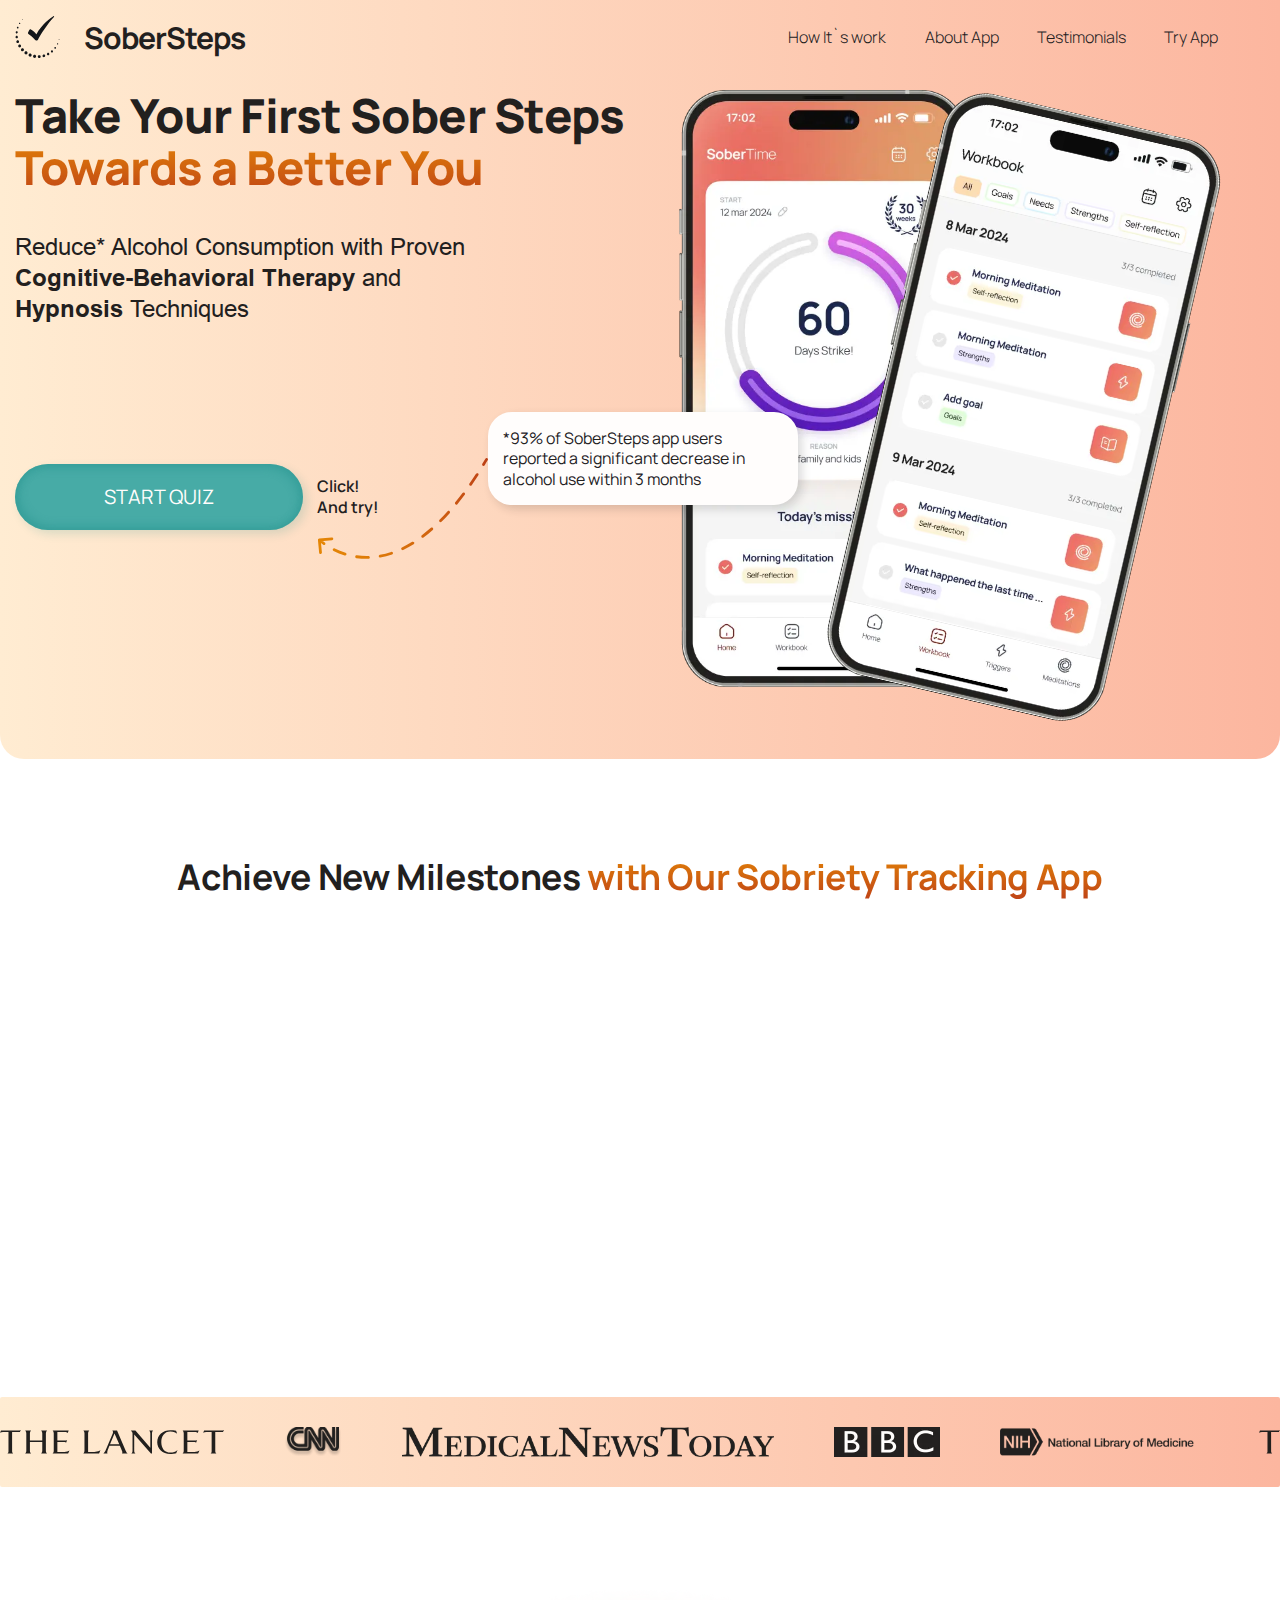
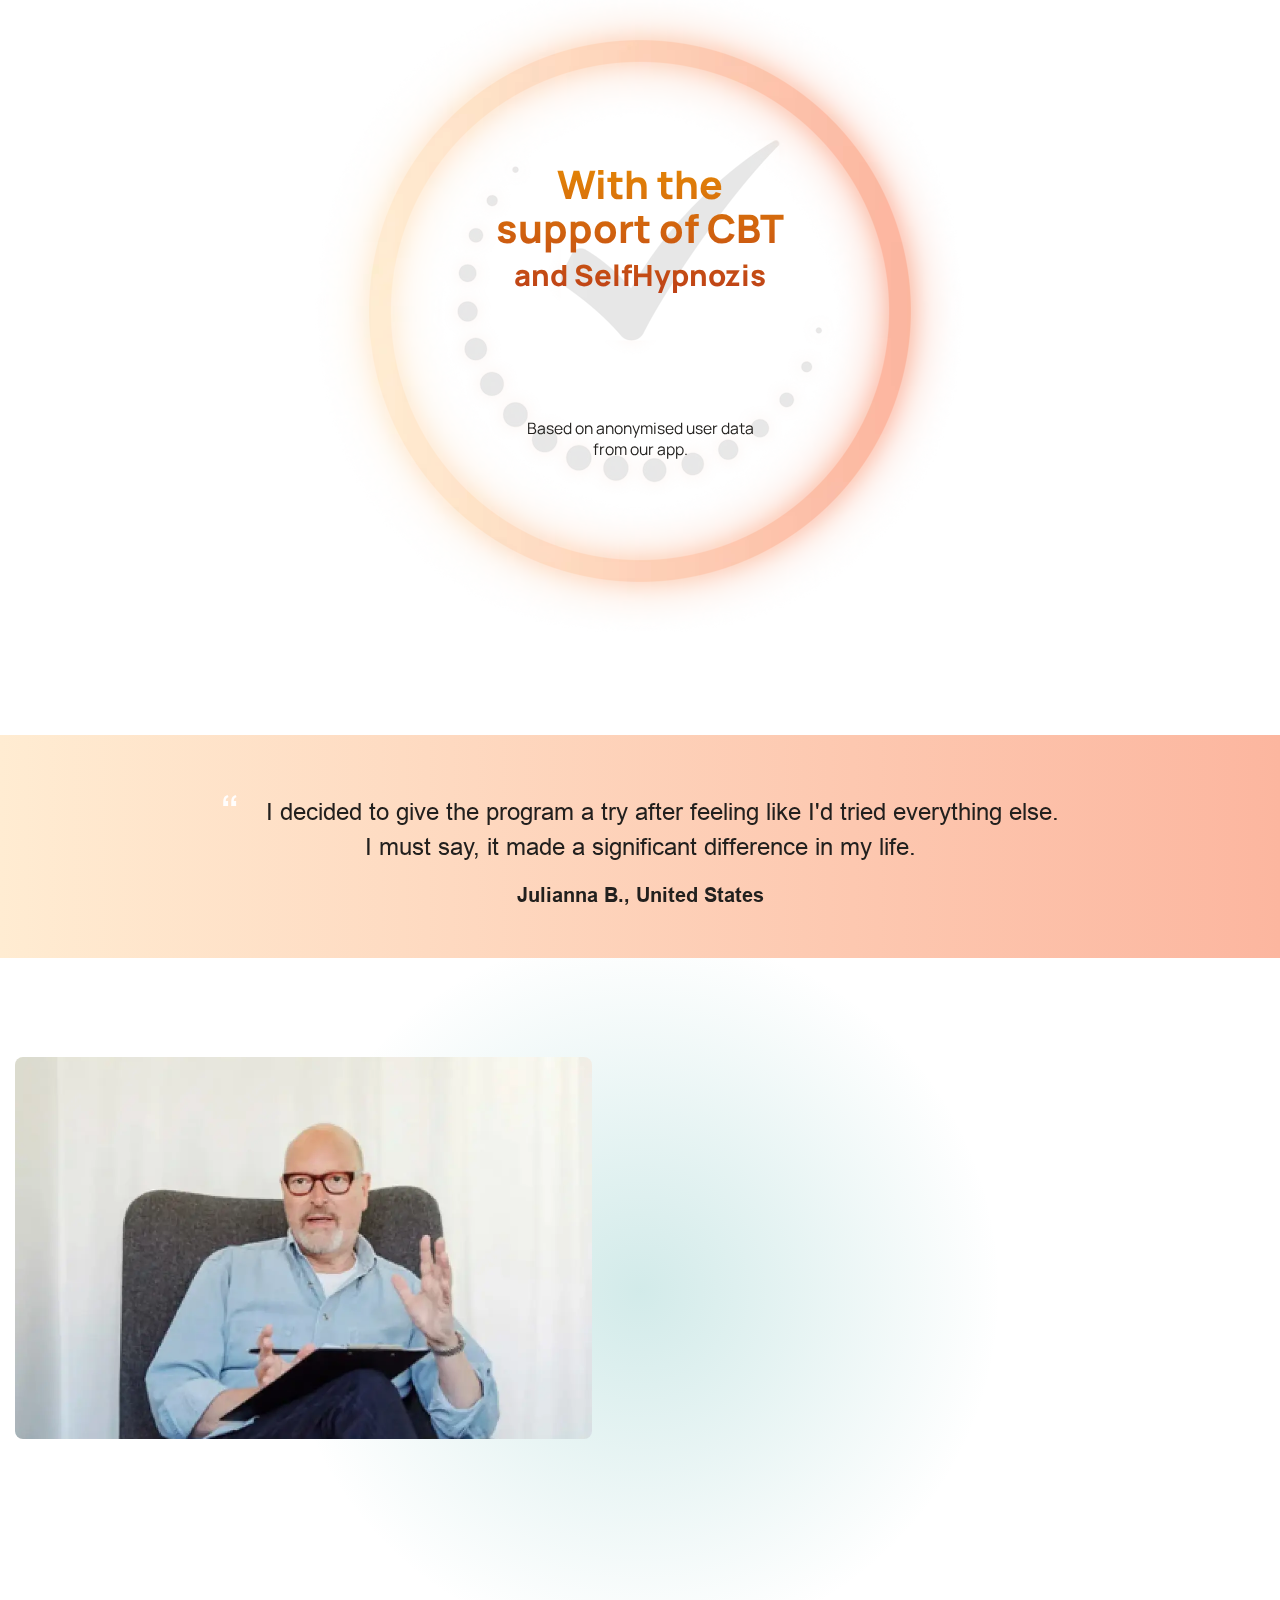
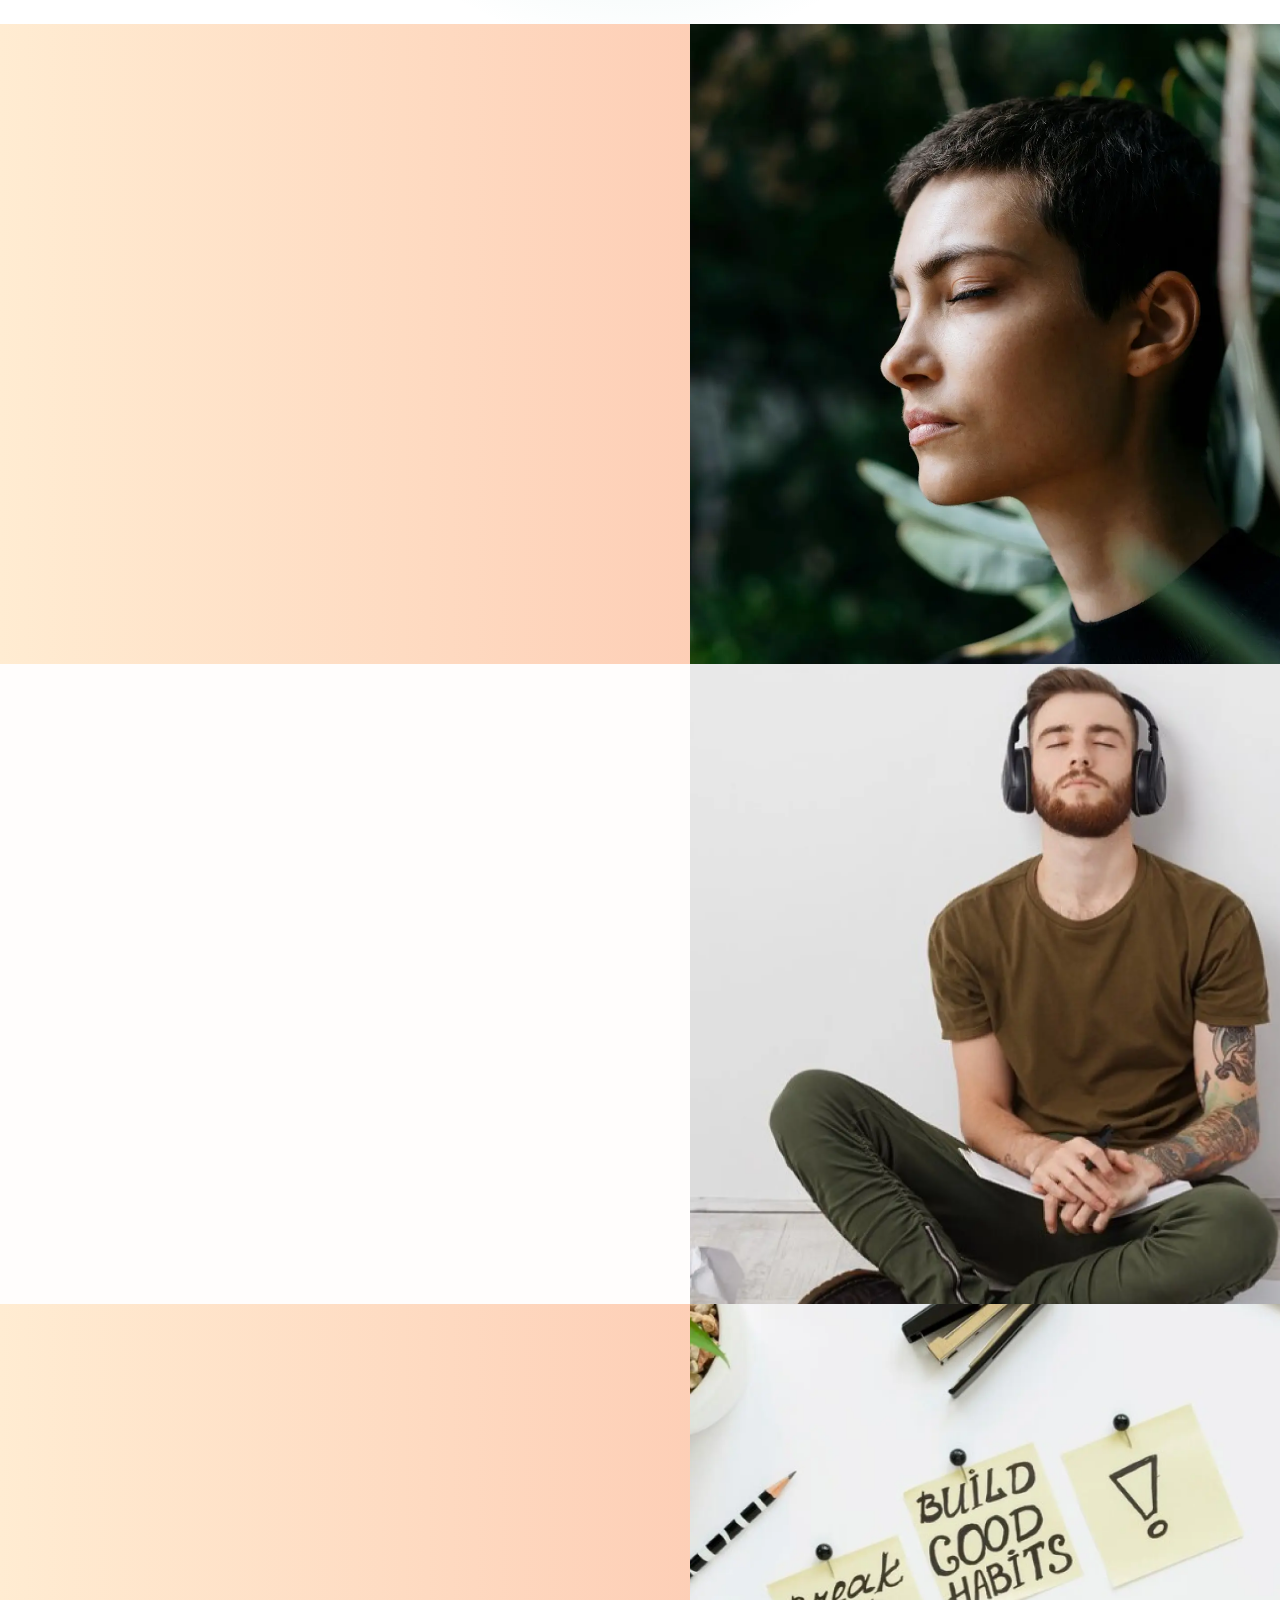
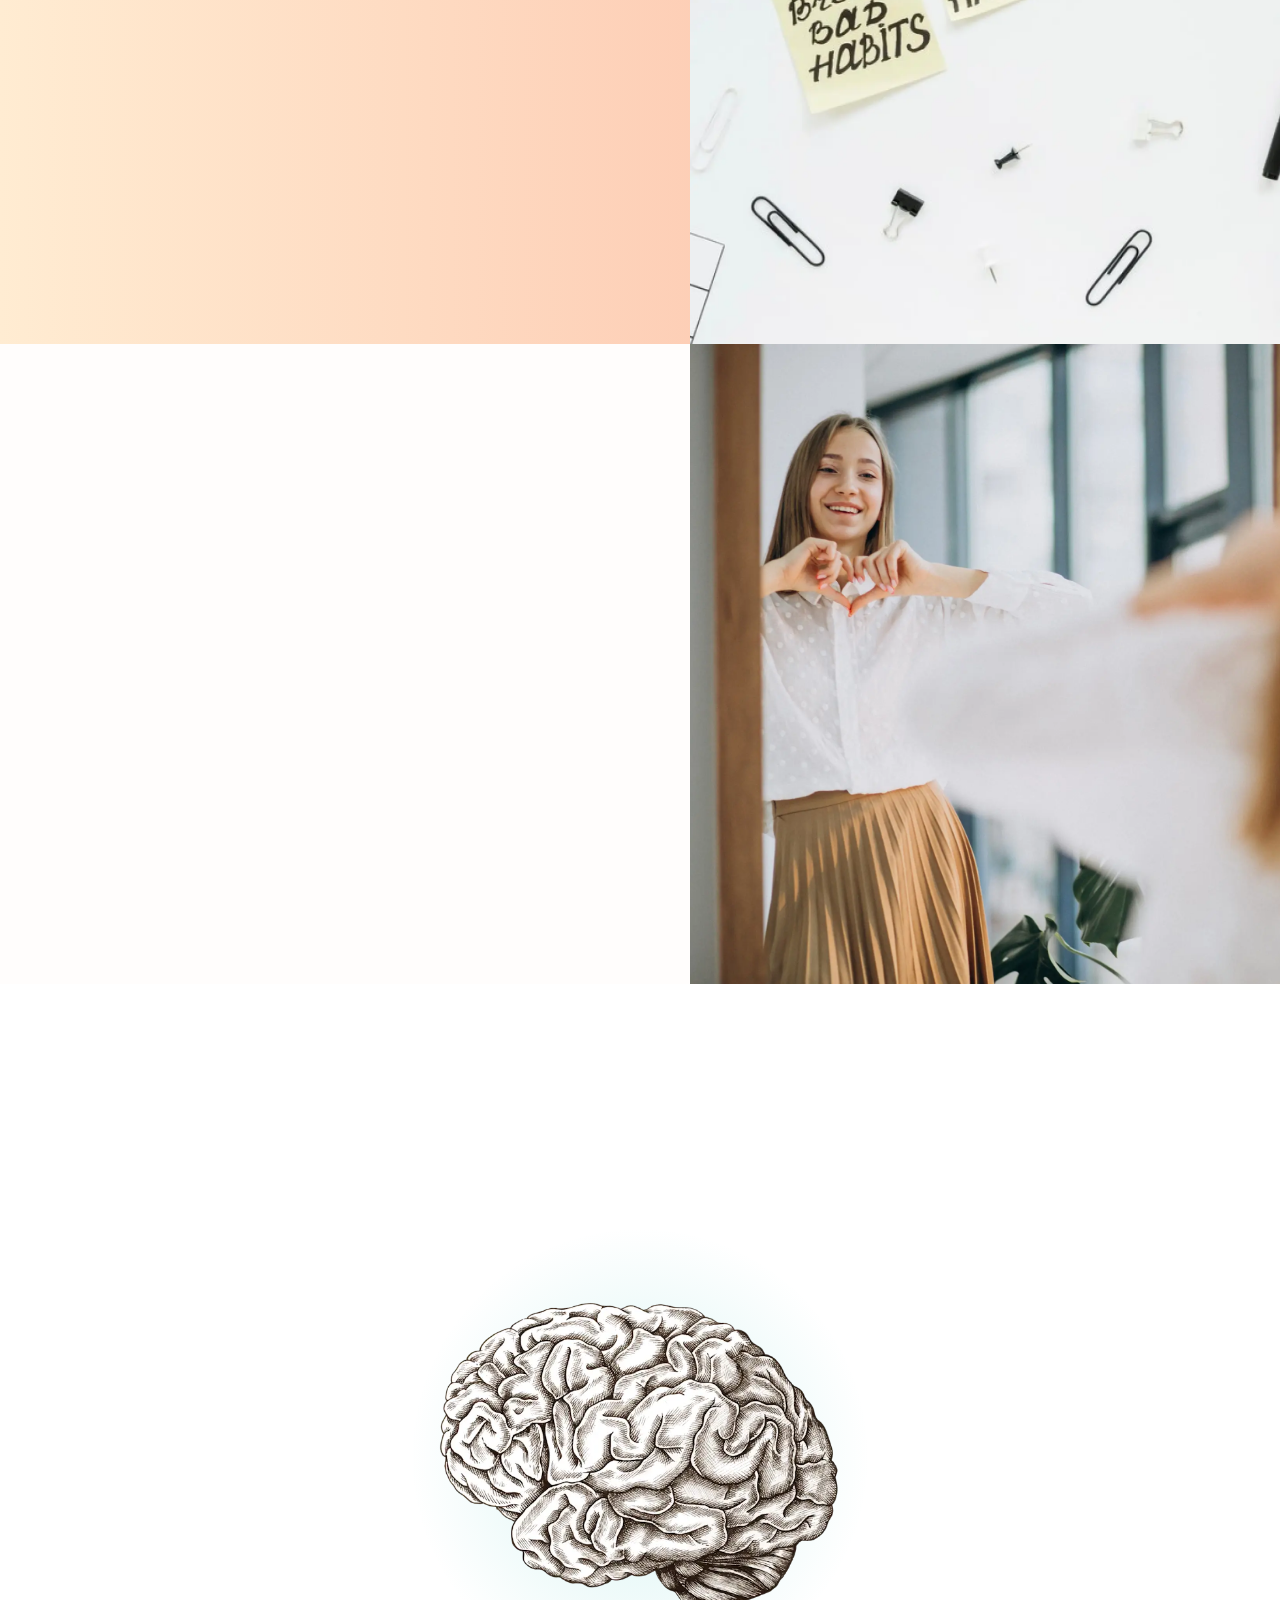
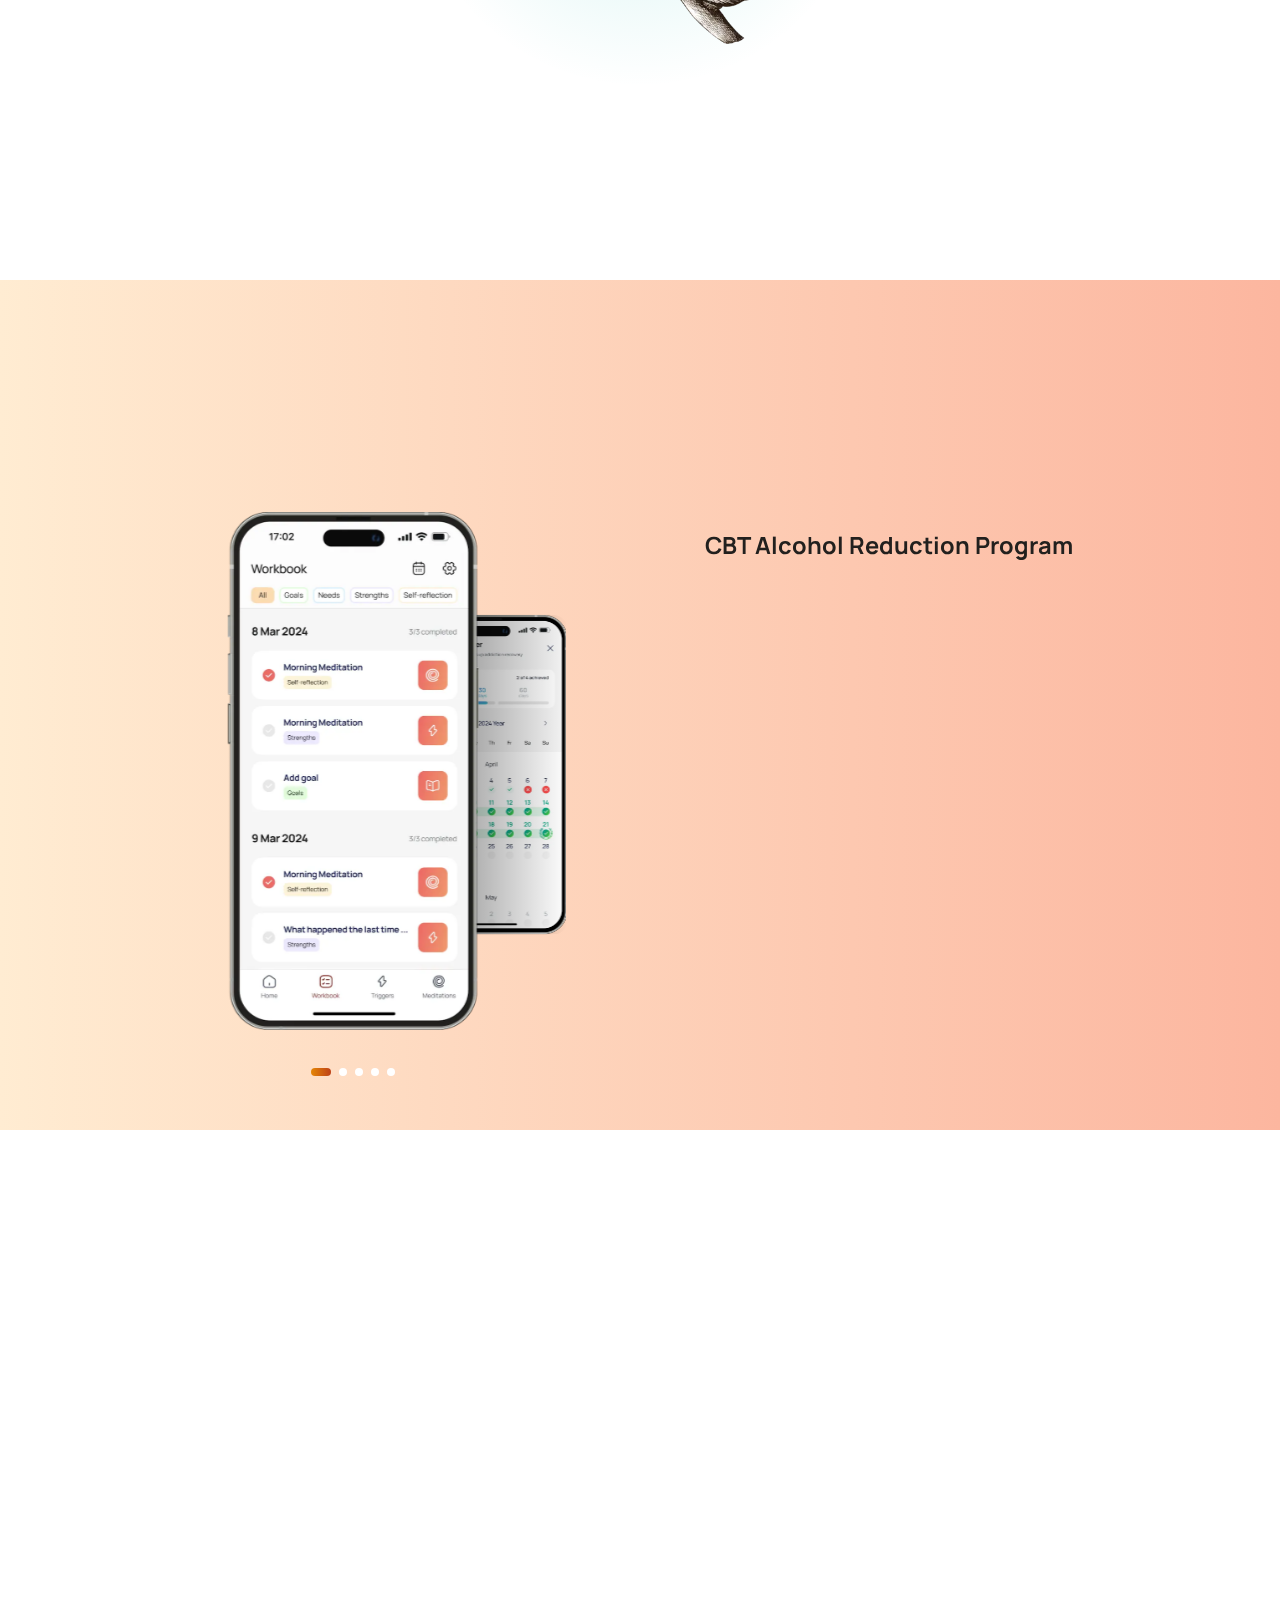
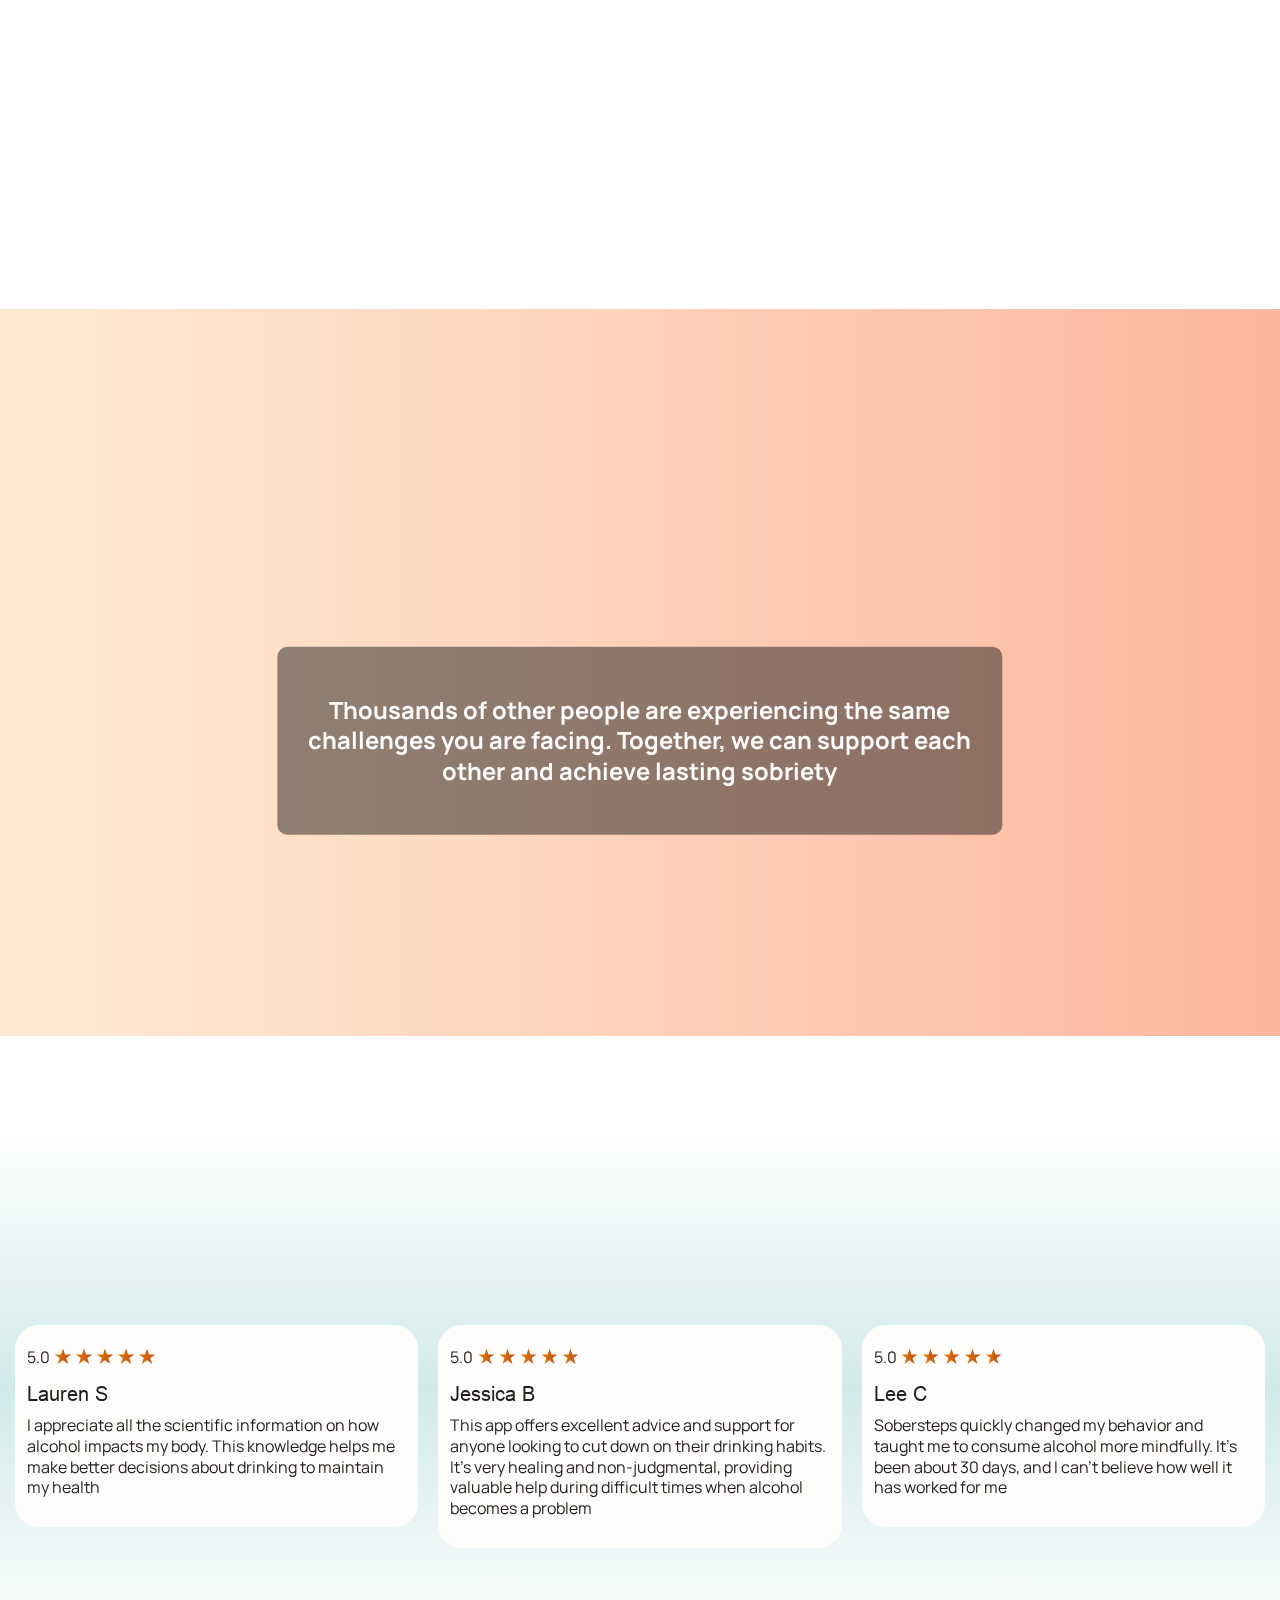
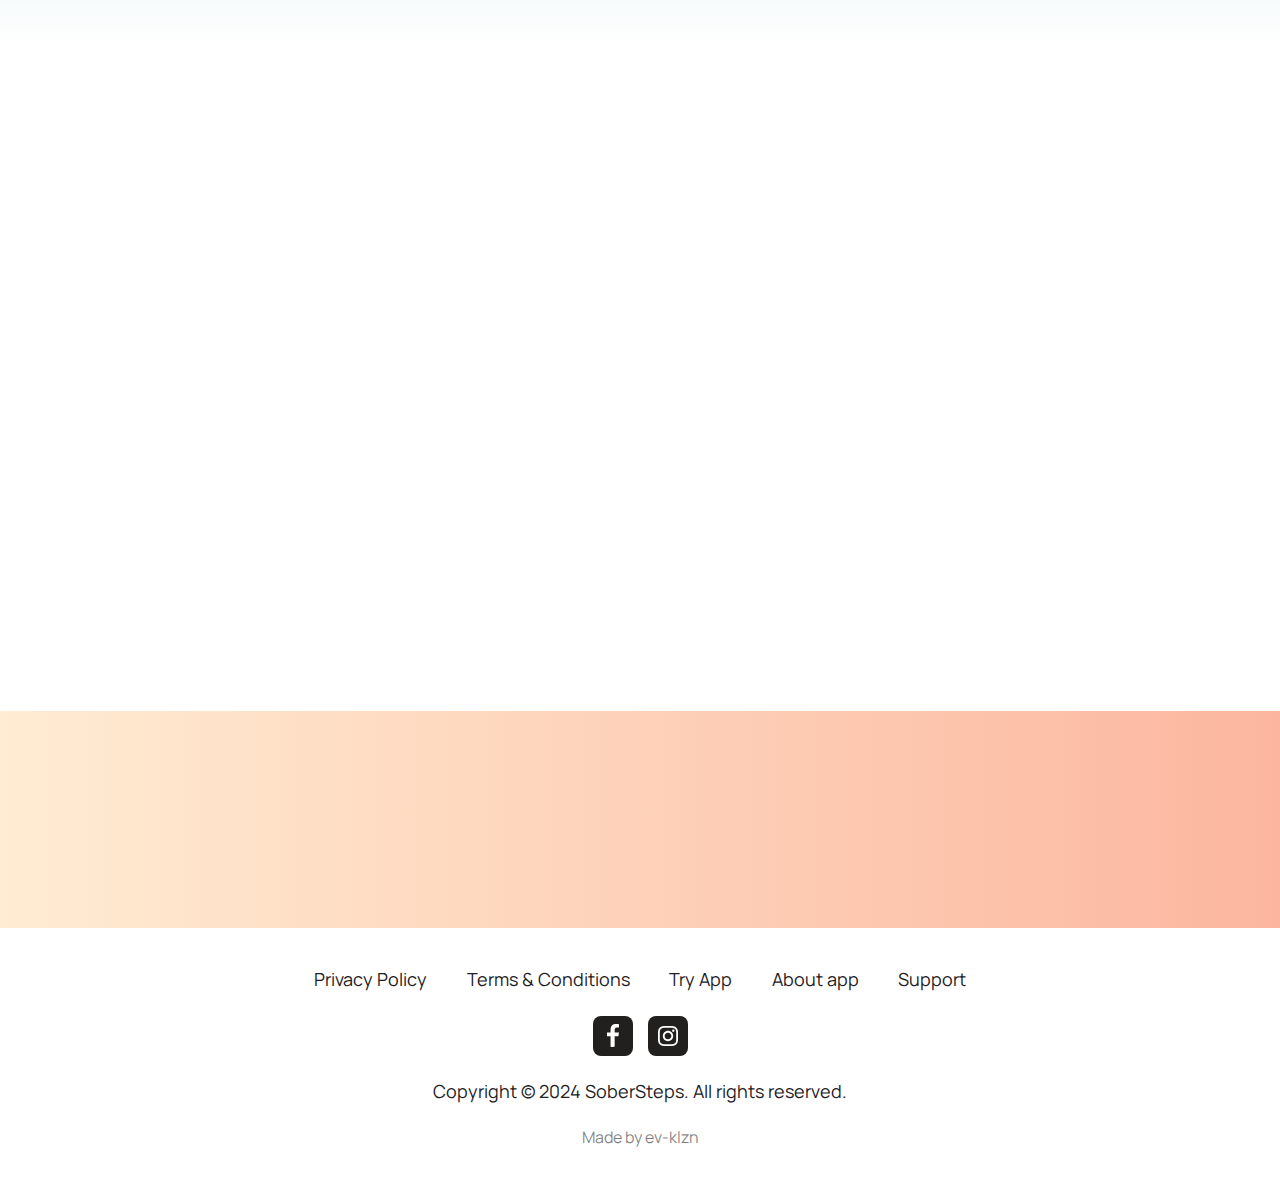
==== commit 3a4f84fb: "save" ====
--- a/index.html
+++ b/index.html
@@ -2,9 +2,9 @@
 <html lang="en">
 
 <head>
-	<title>SoberSteps</title>
+	<title>Sober Steps</title>
 	<meta charset="UTF-8">
-	<link rel="stylesheet" href="css/style.min.css?_v=20240620171610">
+	<link rel="stylesheet" href="css/style.min.css?_v=20240709155627">
 	<meta name="robots" content="noindex, nofollow">
 	<meta name="viewport" content="width=device-width, initial-scale=1.0">
 	<meta name="keywords" content="Sober Steps">
@@ -25,21 +25,21 @@
 					<nav class="menu__body">
 						<ul class="menu__list">
 							<li data-goto-header data-goto=".how" class="menu__item">
-								<a class="menu__link" href="#">How It`s work</a>
+								<a class="menu__link" href="./#how">How It`s work</a>
 							</li>
 							<li data-goto-header data-goto=".about" class="menu__item">
-								<a class="menu__link" href="#">About App</a>
+								<a class="menu__link" href="./#about">About App</a>
 							</li>
 							<li data-goto-header data-goto=".testimonials" class="menu__item">
-								<a class="menu__link" href="#">Testimonials</a>
+								<a class="menu__link" href="./#testimonials">Testimonials</a>
 							</li>
 							<li data-goto-header data-goto=".started" class="menu__item">
-								<a class="menu__link" href="#">Try App</a>
+								<a class="menu__link" href="./#started">Try App</a>
 							</li>
 						</ul>
 					</nav>
 				</div>
-				<button name="icon-menu" type="button" class="menu__icon icon-menu"><span></span></button>
+				<button type="button" class="icon-menu"><span></span></button>
 			</div>
 		</header>
 
@@ -444,7 +444,7 @@
 				</article>
 			</div>
 
-			<section class="page__how how">
+			<section id="how" class="page__how how">
 				<div class="how__container">
 					<h2 data-watch class="how__title how__title--center subtitle-2">
 						How Does <br>
@@ -474,7 +474,7 @@
 					</div>
 				</div>
 			</section>
-			<section class="page__about about">
+			<section id="about" class="page__about about">
 				<div class="about__container">
 					<h2 data-watch class="about__title about__title--center subtitle-2">
 						About <span>SoberSteps</span>
@@ -710,7 +710,7 @@
 					<div></div>
 				</div>
 			</section>
-			<section class="page__testimonials testimonials">
+			<section id="testimonials" class="page__testimonials testimonials">
 				<div class="testimonials__container">
 					<h2 data-watch class="testimonials__title testimonials__title--center subtitle-2">
 						Testimonials
@@ -850,7 +850,7 @@
 				</div>
 			</section>
 
-			<section class="page__started started">
+			<section id="started" class="page__started started">
 				<div class="started__container">
 					<h2 data-watch class="started__title started__title--center subtitle-2">
 						How <span>to Get Started</span>
@@ -909,11 +909,11 @@
 						<a href="terms-and-conditions.html" class="footer__item">Terms & Conditions</a>
 					</li>
 					<li>
-						<a data-goto-header data-goto=".started" href="#" class="footer__item">Try App</a>
+						<a data-goto-header data-goto=".started" href="./#started" class="footer__item">Try App</a>
 					</li>
 
 					<li>
-						<a data-goto-header data-goto=".about" href="#" class="footer__item">About app</a>
+						<a data-goto-header data-goto=".about" href="./#about" class="footer__item">About app</a>
 					</li>
 					<li>
 						<a href="support.html" class="footer__item">Support</a>
@@ -934,7 +934,7 @@
 		</footer>
 
 	</div>
-	<script src="js/app.min.js?_v=20240620171610"></script>
+	<script src="js/app.min.js?_v=20240709155627"></script>
 </body>
 
 </html>--- a/css/style.min.css
+++ b/css/style.min.css
@@ -1 +1 @@
-@charset "UTF-8";@import url(https://fonts.googleapis.com/css?family=Manrope:500,600,700,800&display=swap);@font-face{font-family:Arial;font-display:swap;src:url(../fonts/ArialMT.woff2) format("woff2");font-weight:400;font-style:normal}@font-face{font-family:Arial;font-display:swap;src:url(../fonts/Arial-BoldMT.woff2) format("woff2");font-weight:700;font-style:normal}*{padding:0;margin:0;border:0}*,*::after,*::before{box-sizing:border-box}*::after,*::before{display:inline-block}body,html{height:100%;min-width:320px}body{color:#22201e;line-height:1;font-family:Manrope;font-size:1.125rem;-ms-text-size-adjust:100%;-moz-text-size-adjust:100%;-webkit-text-size-adjust:100%;-webkit-font-smoothing:antialiased;-moz-osx-font-smoothing:grayscale}button,input,textarea{font-family:Manrope;font-size:inherit;line-height:inherit;color:inherit;background-color:transparent}input,textarea{width:100%}label{display:inline-block}button,option,select{cursor:pointer}a{display:inline-block;color:inherit;text-decoration:none}ul li{list-style:none}img{vertical-align:top}h1,h2,h3,h4,h5,h6{font-weight:inherit;font-size:inherit}body{line-height:1.3;color:#22201e}.lock body{overflow:hidden;touch-action:none;-ms-scroll-chaining:none;overscroll-behavior:none}.wrapper{min-height:100%;display:flex;flex-direction:column;overflow:hidden}@supports (overflow:clip){.wrapper{overflow:clip}}.wrapper > main{flex:1 1 auto}.wrapper > *{min-width:0}[class*=__container]{max-width:83.125rem;margin:0 auto;padding:0 .9375rem}.button{opacity:0;display:inline-flex;border-radius:2.25rem;justify-content:center;text-align:center;padding-top:1.25rem;padding-bottom:1.25rem;color:#fffdfc;text-transform:uppercase;background-color:#47aba6;box-shadow:-4px 4px 8px 0 rgba(36,144,139,.4) inset,4px -4px 8px 0 rgba(36,144,139,.4) inset,4px 4px 10px 0 rgba(20,136,130,.16)}.button._watcher-view{transition-delay:.6s;transition:opacity .5s,background-color .5s;opacity:1}.button--fw{width:100%}input[type=email],input[type=tel],input[type=text],textarea{-webkit-appearance:none;appearance:none}.input{border-radius:0!important;width:100%;display:block;padding:0 20px;border:1px solid #eee;caret-color:inherit}.input[placeholder]:not([data-placeholder-nohiden])::-webkit-input-placeholder{-webkit-transition:opacity .3s;transition:opacity .3s}.input[placeholder]:not([data-placeholder-nohiden]):-ms-input-placeholder{-ms-transition:opacity .3s;transition:opacity .3s}.input[placeholder]:not([data-placeholder-nohiden])::-ms-input-placeholder{-ms-transition:opacity .3s;transition:opacity .3s}.input[placeholder]:not([data-placeholder-nohiden])::placeholder{transition:opacity .3s}.input[placeholder]:not([data-placeholder-nohiden]):focus::-webkit-input-placeholder{opacity:0}.input[placeholder]:not([data-placeholder-nohiden]):focus:-ms-input-placeholder{opacity:0}.input[placeholder]:not([data-placeholder-nohiden]):focus::-ms-input-placeholder{opacity:0}.input[placeholder]:not([data-placeholder-nohiden]):focus::placeholder{opacity:0}textarea.input{resize:none;padding:0 0}.menu__body{gap:1.25rem}.menu__list{display:flex;flex-wrap:wrap;justify-content:flex-end;row-gap:.1875rem;align-items:end}.menu__item{display:inline-block;font-size:1rem;font-weight:500}.menu__link{font-weight:300;line-height:1.6;transition:.3s color}.icon-menu{display:none}body::after{content:"";background-color:rgba(0,0,0,.5);position:fixed;width:100%;height:100%;top:0;left:0;opacity:0;transition:opacity .8s ease 0s;pointer-events:none;z-index:149}.popup-show body::after{opacity:1}.popup{position:fixed;top:0;left:0;bottom:0;right:0;padding:30px 10px;transition:visibility .8s ease 0s;visibility:hidden;pointer-events:none}.popup_show{z-index:150;visibility:visible;overflow:auto;pointer-events:auto}.popup_show .popup__content{visibility:visible;-webkit-transform:scale(1);transform:scale(1)}.popup__wrapper{flex-direction:column;min-height:100%;flex:1 1 auto;width:100%;display:flex;justify-content:center;align-items:center}.popup__content{visibility:hidden;-webkit-transform:scale(0);transform:scale(0);transition:-webkit-transform .3s ease 0s;transition:transform .3s ease 0s;transition:transform .3s ease 0s,-webkit-transform .3s ease 0s;background-color:#eee;padding:20px;width:100%;max-width:800px;border-radius:20px;display:flex;gap:.625rem;flex-direction:column}.lock .popup__content{visibility:visible}.popup__close{align-self:flex-end}.ibg{width:100%;height:100%;-o-object-fit:cover;object-fit:cover}.ibg--top{-o-object-position:top;object-position:top}.ibg--bottom{-o-object-position:bottom;object-position:bottom}.ibg--left{-o-object-position:left;object-position:left}.ibg--right{-o-object-position:right;object-position:right}.ibg--contain{-o-object-fit:contain;object-fit:contain}[class*="--colored"]{background:-webkit-linear-gradient(#e48606,#be4117);-webkit-background-clip:text;-webkit-text-fill-color:transparent}[class*=decor]{pointer-events:none}[class*="--center"]{text-align:center}[class*="--capital"]{text-transform:capitalize}[class*="--upp"]{text-transform:uppercase}[class*="--text-bold"]{font-weight:700}address{font-style:normal}.title{font-weight:800;line-height:1.1;letter-spacing:-.01em;opacity:0;-webkit-transform:translate(0,10%);transform:translate(0,10%);transition:opacity .5s,-webkit-transform .5s;transition:transform .5s,opacity .5s;transition:transform .5s,opacity .5s,-webkit-transform .5s}.title span{background:-webkit-linear-gradient(#e48606,#be4117);-webkit-background-clip:text;-webkit-text-fill-color:transparent}.title._watcher-view{transition-delay:.15s;-webkit-transform:translate(0,0);transform:translate(0,0);opacity:1}.subtitle-2{font-size:52px;font-weight:700;line-height:1.1;letter-spacing:-.01em;opacity:0;-webkit-transform:translate(0,10%);transform:translate(0,10%);transition:opacity .5s,-webkit-transform .5s;transition:transform .5s,opacity .5s;transition:transform .5s,opacity .5s,-webkit-transform .5s}.subtitle-2 span{background:-webkit-linear-gradient(#e48606,#be4117);-webkit-background-clip:text;-webkit-text-fill-color:transparent}.subtitle-2._watcher-view{transition-delay:.2s;-webkit-transform:translate(0,0);transform:translate(0,0);opacity:1}.text{font-family:Arial;opacity:0;-webkit-transform:translate(0,10%);transform:translate(0,10%);transition:opacity .5s,-webkit-transform .5s;transition:transform .5s,opacity .5s;transition:transform .5s,opacity .5s,-webkit-transform .5s}.text p:not(:last-child){margin-bottom:.9375rem}.text p span{font-weight:700}.text._watcher-view{transition-delay:.25s;-webkit-transform:translate(0,0);transform:translate(0,0);opacity:1}.header{position:fixed;width:100%;z-index:50;background:linear-gradient(90deg,#ffecd2 0,#fcb69f 100%)}.header__container{position:relative;display:grid;grid-template-columns:auto 1fr auto;padding-top:.9375rem;padding-bottom:.9375rem;align-items:center}.header__logo{position:relative;z-index:50;display:flex;align-items:center;justify-content:center}.header__logo img{width:2.8125rem}.header__logo-img{flex:0 0 2.8125rem;aspect-ratio:45/45}.header__logo-name{font-size:1.875rem;font-weight:700;line-height:1.2;letter-spacing:-.9px}.footer__container{padding-top:2.5rem;margin-bottom:2.5rem;display:grid;grid-template-columns:auto;gap:1.5rem}.footer__list{display:flex;flex-wrap:wrap;justify-content:center}.footer__item{transition:color .3s}.footer__social{display:flex;flex-wrap:wrap;-webkit-column-gap:.9375rem;-moz-column-gap:.9375rem;column-gap:.9375rem;row-gap:.3125rem;justify-content:center}.footer__social-icon{width:2.5rem;transition:all .3s}.footer__footer__social-icon-img{aspect-ratio:40/40}.footer__dev{color:rgba(0,0,0,.5);font-size:1rem}.footer__dev-link{transition:color .3s}.page__hero{padding-top:5.625rem;padding-bottom:4.375rem}.page__terms{padding-bottom:4.375rem}.page__policy{padding-bottom:4.375rem}.page__support{padding-bottom:4.375rem}.hero{border-radius:0 0 1.5rem 1.5rem;background:linear-gradient(90deg,#ffecd2 0,#fcb69f 100%)}.hero__container{display:grid;grid-template-columns:1fr .9fr;gap:.625rem}.hero__title{max-width:43.75rem}.hero__text{max-width:31.25rem}.hero__action{display:grid;grid-template-columns:.39fr .22fr .4fr;margin-right:-8.125rem;align-items:center;position:relative;z-index:1}.hero__link:not(:last-child){margin-bottom:1.5rem}.hero__roadmap{opacity:0;transition:opacity .5s;position:relative}.hero__roadmap._watcher-view{transition-delay:.25s;opacity:1}.hero__road-img{max-width:12.625rem;aspect-ratio:183/108}.hero__road-img-mobile{max-width:2.1875rem;aspect-ratio:35/64}.hero__request{position:absolute;-webkit-transform:translate(0,-70%);transform:translate(0,-70%);z-index:5;width:6.25rem;font-size:1rem;font-weight:600}.hero__reported{opacity:0;transition:opacity .5s;-webkit-transform:translateY(-50px);transform:translateY(-50px);font-size:1rem;border-radius:1.5rem;background:#fffdfc;box-shadow:4px 4px 10px 0 rgba(30,30,30,.16)}.hero__reported._watcher-view{transition-delay:.25s;opacity:1}.hero__image{display:grid;grid-template-columns:repeat(2,1fr);gap:.3125rem;position:relative;justify-items:center}.hero__phone-1-image{overflow:hidden;border-radius:1.5625rem;max-width:20rem}.hero__phone-2-image{overflow:hidden;border-radius:1.5625rem;-webkit-transform:rotate(13deg) translateY(40px) translateX(-90px);transform:rotate(13deg) translateY(40px) translateX(-90px);max-width:20.3125rem}.hero__phone-1{overflow:hidden;border-radius:1.5625rem;aspect-ratio:444/916}.hero__phone-2{overflow:hidden;border-radius:1.5625rem;aspect-ratio:445/917}.advantages__list{display:grid;grid-template-columns:repeat(3,1fr);row-gap:1.5625rem;justify-items:center;align-items:start;text-align:center}.item-icon{opacity:0;-webkit-transform:translate(0,10%);transform:translate(0,10%);transition:opacity .3s,-webkit-transform .3s;transition:opacity .3s,transform .3s;transition:opacity .3s,transform .3s,-webkit-transform .3s;padding:1.5rem;display:grid;grid-template-columns:auto;justify-items:center}.item-icon._watcher-view{opacity:1;-webkit-transform:translate(0,0);transform:translate(0,0)}.item-icon._watcher-view:nth-child(1){transition-delay:.2s}.item-icon._watcher-view:nth-child(2){transition-delay:.35s}.item-icon._watcher-view:nth-child(3){transition-delay:.5s}.item-icon._watcher-view:nth-child(4){transition-delay:.65s}.item-icon._watcher-view:nth-child(5){transition-delay:.8s}.item-icon._watcher-view:nth-child(6){transition-delay:.95s}.item-icon._watcher-view:nth-child(7){transition-delay:1.1s}.item-icon._watcher-view:nth-child(8){transition-delay:1.25s}.item-icon._watcher-view:nth-child(9){transition-delay:1.4s}.item-icon__image{width:6rem;height:6rem;aspect-ratio:96/96;padding:1rem;border-radius:1rem;box-shadow:0 0 16px 0 rgba(20,136,130,.4)}.item-icon__image:not(:last-child){margin-bottom:2.25rem}.item-icon__title{font-weight:700;font-size:1.25rem}.item-icon__title:not(:last-child){margin-bottom:1.25rem}.items-wrap{position:relative;display:flex;overflow:hidden;-webkit-user-select:none;-ms-user-select:none;user-select:none;gap:1.25rem;border-radius:.125rem;background:linear-gradient(90deg,#ffecd2 0,#fcb69f 100%)}.items-wrap:after,.items-wrap:before{content:"";height:100%;top:0;width:20%;position:absolute;z-index:1;pointer-events:none}.items{flex-shrink:0;display:flex;gap:3.75rem;counter-reset:item;justify-content:space-around;min-width:100%;border-radius:.125rem;align-content:center;align-items:center}.item{pointer-events:none;counter-increment:item;display:flex;align-items:center;padding-top:1.875rem;padding-bottom:1.875rem;justify-content:center}.item__company-img{max-height:1.875rem}.item img{max-height:1.875rem}.marquee{-webkit-animation:scroll 50s linear infinite;animation:scroll 50s linear infinite;align-content:center;justify-content:center;align-items:center}.reverce{animation-direction:reverse;align-content:center;justify-content:center;align-items:center}@-webkit-keyframes scroll{from{-webkit-transform:translateX(0);transform:translateX(0)}to{-webkit-transform:translateX(calc(-100% - 20px));transform:translateX(calc(-100% - 20px))}}@keyframes scroll{from{-webkit-transform:translateX(0);transform:translateX(0)}to{-webkit-transform:translateX(calc(-100% - 20px));transform:translateX(calc(-100% - 20px))}}.promises__container{position:relative;display:grid}.promises__list{padding-left:.9375rem;padding-right:.9375rem;width:100%;height:100%;display:grid;grid-template-columns:repeat(2,minmax(280px,320px));gap:1rem;z-index:10;align-content:space-around;justify-content:space-between;align-items:start}.progressbar{display:flex;align-items:center;justify-content:center;position:relative}.progressbar__image{max-width:40.625rem}.progressbar__img{aspect-ratio:450/450}.progressbar__body{display:grid;gap:1.5rem;text-align:center;position:absolute;top:50%;-webkit-transform:translate(0,-50%);transform:translate(0,-50%);z-index:5;justify-items:center}.progressbar__title{line-height:1.1;font-weight:800}.progressbar__label{max-width:16.25rem}.item-promises{opacity:0;transition:opacity .3s;background-color:#fffdfc;gap:1rem;display:flex;align-items:center;justify-content:flex-start;padding:1rem 1.5rem;border-radius:1.5rem;box-shadow:4px 4px 10px 0 rgba(30,30,30,.06),0 0 10px 0 rgba(30,30,30,.12)}.item-promises._watcher-view{opacity:1}.item-promises._watcher-view:nth-child(1){transition-delay:.2s}.item-promises._watcher-view:nth-child(2){transition-delay:.35s}.item-promises._watcher-view:nth-child(3){transition-delay:.5s}.item-promises._watcher-view:nth-child(4){transition-delay:.65s}.item-promises._watcher-view:nth-child(5){transition-delay:.8s}.item-promises._watcher-view:nth-child(6){transition-delay:.95s}.item-promises._watcher-view:nth-child(7){transition-delay:1.1s}.item-promises._watcher-view:nth-child(8){transition-delay:1.25s}.item-promises._watcher-view:nth-child(9){transition-delay:1.4s}.item-promises__image{flex:0 0 3.75rem;width:3.75rem}.item-promises__img{width:3.75rem;aspect-ratio:1/1}.review{background:linear-gradient(90deg,#ffecd2 0,#fcb69f 100%)}.review__container{padding-top:3.125rem;padding-bottom:3.125rem}.review__blockquote{padding-left:.9375rem;padding-right:.9375rem;margin:0 auto;max-width:55rem;font-family:Arial;font-size:1.5rem}.review__blockquote::before{content:"“";font-size:2.1875rem;color:#fffdfc;font-weight:700;font-family:Arial}.review__cite{padding-top:1.25rem;display:block;font-family:Arial;font-size:1.25rem;font-style:normal;font-weight:700}.program{background:#47aba6;background:radial-gradient(circle,rgba(71,171,166,.2413340336) 0,rgba(71,171,166,0) 50%,rgba(71,171,166,0) 100%)}.program__container{position:relative;z-index:2}.program__wrapper{display:grid;grid-template-columns:repeat(2,1fr)}.program__image{max-width:37.375rem}.program__image:not(:last-child){margin-bottom:1rem}.program__image img{border-radius:.5rem;overflow:hidden}.program__img{aspect-ratio:598/396}.program__link{opacity:0;-webkit-transform:translate(0,10%);transform:translate(0,10%);transition:opacity .5s,-webkit-transform .5s;transition:transform .5s,opacity .5s;transition:transform .5s,opacity .5s,-webkit-transform .5s;font-size:1rem;font-family:Arial;transition:all .3s}.program__link._watcher-view{transition-delay:.4s;-webkit-transform:translate(0,0);transform:translate(0,0);opacity:1}.program__link:not(:last-child){margin-bottom:.3125rem}.program__address{opacity:0;-webkit-transform:translate(0,10%);transform:translate(0,10%);transition:opacity .5s,-webkit-transform .5s;transition:transform .5s,opacity .5s;transition:transform .5s,opacity .5s,-webkit-transform .5s;font-family:Arial}.program__address._watcher-view{transition-delay:.5s;-webkit-transform:translate(0,0);transform:translate(0,0);opacity:1}.program__text{display:flex;flex-direction:column;font-size:1.25rem;max-width:27.8125rem}.find__item{position:sticky;top:4.625rem;left:0;z-index:1;overflow:hidden}.find__item:nth-child(odd){background:linear-gradient(90deg,#ffecd2 0,#fcb69f 100%)}.find__item:nth-child(odd) .find__content .find__container .find__body .find__step{color:#fffdfc}.find__item:nth-child(even){background:#fffdfc}.find__item:nth-child(even) .find__content .find__container .find__body .find__step{background:-webkit-linear-gradient(#e48606,#be4117);-webkit-background-clip:text;-webkit-text-fill-color:transparent}.find__content{flex:0 0 100%;display:flex;align-items:center}.find__container{margin:0 auto}.find__body{padding:1.875rem .625rem 1.875rem .625rem}.find__title:not(:last-child){margin-bottom:1.5625rem}.find__text p:not(:last-child){margin-bottom:1.25rem}.find__image{overflow:hidden}.find__image img{max-width:100%}.find__img{aspect-ratio:1/1}.testimonials{background:#000;background:linear-gradient(180deg,rgba(0,0,0,0) 0,rgba(71,171,166,.25) 50%,rgba(71,171,166,0) 100%)}.item-testimonial{border-radius:1.5rem;padding:1.5rem .75rem;background:#fffdfc;height:100%}.item-testimonial__rating{display:flex;align-items:center;justify-items:center;gap:.3125rem}.item-testimonial__rating:not(:last-child){margin-bottom:1rem}.item-testimonial__rating img{margin-top:-.125rem;height:1rem;width:1rem}.item-testimonial__value{line-height:1;font-size:1rem}.item-testimonial__value-img{aspect-ratio:16/16}.item-testimonial__name{font-size:1.25rem;font-family:Arial}.item-testimonial__name:not(:last-child){margin-bottom:.5rem}.item-testimonial__text{font-size:1rem;padding-bottom:.3125rem}.how{background:#0ab9b0;background:radial-gradient(circle,rgba(10,185,176,.1629026611) 0,rgba(10,185,176,0) 30%,rgba(10,185,176,0) 100%);height:100%}.how__container{position:relative}.how__body{padding-top:3.125rem}.how__image{aspect-ratio:835/755}.how-item{opacity:0;-webkit-transform:translate(0,10%);transform:translate(0,10%);transition:opacity .3s,-webkit-transform .3s;transition:opacity .3s,transform .3s;transition:opacity .3s,transform .3s,-webkit-transform .3s;position:relative;z-index:5;border-radius:1.5rem;background:#fffdfc;max-width:25rem;padding:.9375rem 1.5rem;box-shadow:4px 4px 10px 0 rgba(30,30,30,.06),0 0 10px 0 rgba(30,30,30,.12);display:flex;-webkit-column-gap:1rem;-moz-column-gap:1rem;column-gap:1rem;row-gap:.5rem}.how-item._watcher-view{opacity:1;-webkit-transform:translate(0,0);transform:translate(0,0)}.how-item._watcher-view:nth-child(1){transition-delay:.2s}.how-item._watcher-view:nth-child(2){transition-delay:.35s}.how-item._watcher-view:nth-child(3){transition-delay:.5s}.how-item._watcher-view:nth-child(4){transition-delay:.65s}.how-item._watcher-view:nth-child(5){transition-delay:.8s}.how-item._watcher-view:nth-child(6){transition-delay:.95s}.how-item._watcher-view:nth-child(7){transition-delay:1.1s}.how-item._watcher-view:nth-child(8){transition-delay:1.25s}.how-item._watcher-view:nth-child(9){transition-delay:1.4s}.how-item:nth-child(1){-webkit-transform:translate(-105%,10%);transform:translate(-105%,10%)}.how-item:nth-child(2){-webkit-transform:translate(100%,10%);transform:translate(100%,10%)}.how-item:nth-child(3){-webkit-transform:translate(-55%,20%);transform:translate(-55%,20%)}.how-item::before{content:">";font-size:2.5rem;font-weight:800;line-height:1.1;background:-webkit-linear-gradient(#e48606,#be4117);-webkit-background-clip:text;-webkit-text-fill-color:transparent}.results__container{display:grid;justify-items:center}.results__list{display:grid;grid-template-columns:repeat(3,1fr);row-gap:1.5625rem;justify-items:center;align-items:start;text-align:center}.people{background:linear-gradient(90deg,#ffecd2 0,#fcb69f 100%)}.people__list{position:relative;display:grid;grid-template-columns:repeat(10,1fr);grid-template-rows:repeat(2,1fr)}.people__item{border-radius:.625rem;overflow:hidden;opacity:0}.people__item._watcher-view{transition:all 1s;opacity:1}.people__item._watcher-view:nth-child(odd){transition-delay:.3s}.people__item._watcher-view:nth-child(even){transition-delay:.8s}.people__img{aspect-ratio:132/260}.people__text{display:flex;align-items:center;justify-items:center;flex-direction:column;background:rgba(34,32,30,.5058823529);border-radius:.625rem;padding-left:.9375rem;padding-right:.9375rem;position:absolute;top:50%;left:50%;-webkit-transform:translate(-50%,-50%);transform:translate(-50%,-50%);z-index:5;font-weight:700;color:#fffdfc}.started:not(:last-child){margin-bottom:3.125rem}.started__container{display:flex;flex-direction:column;align-items:center}.started__list{display:grid;grid-template-columns:repeat(3,1fr);row-gap:3.75rem;align-items:start}.started__list:not(:last-child){margin-bottom:2.5rem}.item-started{display:grid;gap:1.5rem;padding:1rem;justify-items:center;opacity:0;-webkit-transform:translate(0,10%);transform:translate(0,10%);transition:opacity .3s,-webkit-transform .3s;transition:opacity .3s,transform .3s;transition:opacity .3s,transform .3s,-webkit-transform .3s}.item-started._watcher-view{opacity:1;-webkit-transform:translate(0,0);transform:translate(0,0)}.item-started._watcher-view:nth-child(1){transition-delay:.2s}.item-started._watcher-view:nth-child(2){transition-delay:.35s}.item-started._watcher-view:nth-child(3){transition-delay:.5s}.item-started__counter{font-size:3.25rem;font-weight:800;background:-webkit-linear-gradient(#e48606,#be4117);-webkit-background-clip:text;-webkit-text-fill-color:transparent;letter-spacing:-.52px}.item-started__image{overflow:hidden;border-radius:1.5rem;max-width:10rem}.item-started__img{max-width:10rem;aspect-ratio:160/160}.item-started__text{text-align:center}.garanted{padding-left:.9375rem;padding-right:.9375rem;background:linear-gradient(90deg,#ffecd2 0,#fcb69f 100%)}.garanted__wrapper{opacity:0;-webkit-transform:translate(0,10%);transform:translate(0,10%);transition:opacity .5s,-webkit-transform .5s;transition:transform .5s,opacity .5s;transition:transform .5s,opacity .5s,-webkit-transform .5s;padding-top:1.5rem;padding-bottom:1.5rem;margin:0 auto;max-width:38.75rem;display:grid;grid-template-columns:.2fr 1fr;align-items:center;gap:.9375rem;border-radius:1.5rem;background:#fffdfc;box-shadow:4px 4px 10px 0 rgba(30,30,30,.16)}.garanted__wrapper._watcher-view{transition-delay:.2s;-webkit-transform:translate(0,0);transform:translate(0,0);opacity:1}.garanted__img{width:8.125rem}.garanted__image{aspect-ratio:130/66}.about{background:linear-gradient(90deg,#ffecd2 0,#fcb69f 100%)}.about__title{max-width:18.9375rem}.about__title--center{margin-left:auto;margin-right:auto}.about__body{display:flex;align-items:flex-start}.about__img{aspect-ratio:732/1513}.about__slider-images.swiper{max-width:26.625rem;padding-bottom:3.25rem}.about__slide-images{position:relative;overflow:hidden;border-radius:1.5625rem}.about__slide-images img{overflow:hidden;border-radius:1.5625rem;width:100%;-o-object-fit:cover;object-fit:cover}.about__content{display:grid;justify-items:start}.about__wrapper-content{counter-reset:slide-counter}.about__slide-content{padding-top:1.25rem}.about__slide-content-inner{max-width:27.5rem}.about__title-content{font-weight:700;line-height:1.1}.about__title-content:not(:last-child){margin-bottom:1.5rem}.about__text{margin-bottom:1.5625rem;color:#343434}.about__button{padding:.75rem 2.25rem}.about-swiper-pagination.swiper-pagination-clickable.swiper-pagination-bullets.swiper-pagination-horizontal{position:absolute;bottom:0;text-align:center}.about-swiper-pagination.swiper-pagination-clickable.swiper-pagination-bullets.swiper-pagination-horizontal .swiper-pagination-bullet{background:#fff;opacity:1}.about-swiper-pagination.swiper-pagination-clickable.swiper-pagination-bullets.swiper-pagination-horizontal .swiper-pagination-bullet.swiper-pagination-bullet-active{width:1.25rem;border-radius:6.25rem;background:linear-gradient(90deg,#e48606 0,#be4117 100%);transition:width .5s ease-in-out}.policy__container,.terms__container{text-align:justify}.policy h1,.policy h2,.policy h3,.policy h4,.policy h5,.policy h6,.terms h1,.terms h2,.terms h3,.terms h4,.terms h5,.terms h6{font-weight:800}.policy span,.terms span{font-weight:800}.policy h1,.terms h1{font-size:3.75rem}.policy h1:not(:last-child),.terms h1:not(:last-child){margin-bottom:1.5625rem}.policy h2,.terms h2{font-size:3.125rem}.policy h2:not(:last-child),.terms h2:not(:last-child){margin-bottom:1.5625rem}.policy h3,.terms h3{font-size:2.5rem}.policy h3:not(:last-child),.terms h3:not(:last-child){margin-bottom:1.5625rem}.policy h4,.terms h4{font-size:1.875rem}.policy h4:not(:last-child),.terms h4:not(:last-child){margin-bottom:1.5625rem}.policy h5,.terms h5{font-size:1.5625rem}.policy h5:not(:last-child),.terms h5:not(:last-child){margin-bottom:1.5625rem}.policy h6,.terms h6{font-size:1.4375rem}.policy h6:not(:last-child),.terms h6:not(:last-child){margin-bottom:1.5625rem}.policy p,.terms p{font-size:1rem}.policy p:not(:last-child),.terms p:not(:last-child){margin-bottom:.9375rem}.policy ol li,.terms ol li{list-style-type:number}.policy ul li,.terms ul li{list-style:disc}.policy ol,.policy ul,.terms ol,.terms ul{margin-bottom:1.5625rem;font-size:1rem}.policy ol li:not(:last-child),.policy ul li:not(:last-child),.terms ol li:not(:last-child),.terms ul li:not(:last-child){margin-bottom:.625rem}.support{display:flex;flex-direction:column}.support__form{display:grid;border-radius:2px}.form{display:flex;gap:1.5625rem;flex-direction:column}.input{background:rgba(219,218,218,.3843137255);padding:1.25rem!important}@font-face{font-family:swiper-icons;src:url("data:application/font-woff;charset=utf-8;base64, [base64]//wADZ2x5ZgAAAywAAADMAAAD2MHtryVoZWFkAAABbAAAADAAAAA2E2+eoWhoZWEAAAGcAAAAHwAAACQC9gDzaG10eAAAAigAAAAZAAAArgJkABFsb2NhAAAC0AAAAFoAAABaFQAUGG1heHAAAAG8AAAAHwAAACAAcABAbmFtZQAAA/gAAAE5AAACXvFdBwlwb3N0AAAFNAAAAGIAAACE5s74hXjaY2BkYGAAYpf5Hu/j+W2+MnAzMYDAzaX6QjD6/4//Bxj5GA8AuRwMYGkAPywL13jaY2BkYGA88P8Agx4j+/8fQDYfA1AEBWgDAIB2BOoAeNpjYGRgYNBh4GdgYgABEMnIABJzYNADCQAACWgAsQB42mNgYfzCOIGBlYGB0YcxjYGBwR1Kf2WQZGhhYGBiYGVmgAFGBiQQkOaawtDAoMBQxXjg/wEGPcYDDA4wNUA2CCgwsAAAO4EL6gAAeNpj2M0gyAACqxgGNWBkZ2D4/wMA+xkDdgAAAHjaY2BgYGaAYBkGRgYQiAHyGMF8FgYHIM3DwMHABGQrMOgyWDLEM1T9/w8UBfEMgLzE////P/5//f/V/xv+r4eaAAeMbAxwIUYmIMHEgKYAYjUcsDAwsLKxc3BycfPw8jEQA/[base64]/uznmfPFBNODM2K7MTQ45YEAZqGP81AmGGcF3iPqOop0r1SPTaTbVkfUe4HXj97wYE+yNwWYxwWu4v1ugWHgo3S1XdZEVqWM7ET0cfnLGxWfkgR42o2PvWrDMBSFj/IHLaF0zKjRgdiVMwScNRAoWUoH78Y2icB/yIY09An6AH2Bdu/UB+yxopYshQiEvnvu0dURgDt8QeC8PDw7Fpji3fEA4z/PEJ6YOB5hKh4dj3EvXhxPqH/SKUY3rJ7srZ4FZnh1PMAtPhwP6fl2PMJMPDgeQ4rY8YT6Gzao0eAEA409DuggmTnFnOcSCiEiLMgxCiTI6Cq5DZUd3Qmp10vO0LaLTd2cjN4fOumlc7lUYbSQcZFkutRG7g6JKZKy0RmdLY680CDnEJ+UMkpFFe1RN7nxdVpXrC4aTtnaurOnYercZg2YVmLN/d/gczfEimrE/fs/bOuq29Zmn8tloORaXgZgGa78yO9/cnXm2BpaGvq25Dv9S4E9+5SIc9PqupJKhYFSSl47+Qcr1mYNAAAAeNptw0cKwkAAAMDZJA8Q7OUJvkLsPfZ6zFVERPy8qHh2YER+3i/BP83vIBLLySsoKimrqKqpa2hp6+jq6RsYGhmbmJqZSy0sraxtbO3sHRydnEMU4uR6yx7JJXveP7WrDycAAAAAAAH//wACeNpjYGRgYOABYhkgZgJCZgZNBkYGLQZtIJsFLMYAAAw3ALgAeNolizEKgDAQBCchRbC2sFER0YD6qVQiBCv/H9ezGI6Z5XBAw8CBK/m5iQQVauVbXLnOrMZv2oLdKFa8Pjuru2hJzGabmOSLzNMzvutpB3N42mNgZGBg4GKQYzBhYMxJLMlj4GBgAYow/P/PAJJhLM6sSoWKfWCAAwDAjgbRAAB42mNgYGBkAIIbCZo5IPrmUn0hGA0AO8EFTQAA");font-weight:400;font-style:normal}:root{--swiper-theme-color:#007aff}.swiper{margin-left:auto;margin-right:auto;position:relative;overflow:hidden;list-style:none;padding:0;z-index:1}.swiper-vertical > .swiper-wrapper{flex-direction:column}.swiper-wrapper{position:relative;width:100%;height:100%;z-index:1;display:flex;transition-property:-webkit-transform;transition-property:transform;transition-property:transform,-webkit-transform;box-sizing:content-box}.swiper-android .swiper-slide,.swiper-wrapper{-webkit-transform:translate3d(0,0,0);transform:translate3d(0,0,0)}.swiper-pointer-events{touch-action:pan-y}.swiper-pointer-events.swiper-vertical{touch-action:pan-x}.swiper-slide{flex-shrink:0;width:100%;height:100%;position:relative;transition-property:-webkit-transform;transition-property:transform;transition-property:transform,-webkit-transform}.swiper-slide-invisible-blank{visibility:hidden}.swiper-autoheight,.swiper-autoheight .swiper-slide{height:100%;height:auto}.swiper-autoheight .swiper-wrapper{align-items:flex-start;transition-property:height,-webkit-transform;transition-property:transform,height;transition-property:transform,height,-webkit-transform}.swiper-3d,.swiper-3d.swiper-css-mode .swiper-wrapper{-webkit-perspective:1200px;perspective:1200px}.swiper-3d .swiper-cube-shadow,.swiper-3d .swiper-slide,.swiper-3d .swiper-slide-shadow,.swiper-3d .swiper-slide-shadow-bottom,.swiper-3d .swiper-slide-shadow-left,.swiper-3d .swiper-slide-shadow-right,.swiper-3d .swiper-slide-shadow-top,.swiper-3d .swiper-wrapper{-webkit-transform-style:preserve-3d;transform-style:preserve-3d}.swiper-3d .swiper-slide-shadow,.swiper-3d .swiper-slide-shadow-bottom,.swiper-3d .swiper-slide-shadow-left,.swiper-3d .swiper-slide-shadow-right,.swiper-3d .swiper-slide-shadow-top{position:absolute;left:0;top:0;width:100%;height:100%;pointer-events:none;z-index:10}.swiper-3d .swiper-slide-shadow{background:rgba(0,0,0,.15)}.swiper-3d .swiper-slide-shadow-left{background-image:linear-gradient(to left,rgba(0,0,0,.5),rgba(0,0,0,0))}.swiper-3d .swiper-slide-shadow-right{background-image:linear-gradient(to right,rgba(0,0,0,.5),rgba(0,0,0,0))}.swiper-3d .swiper-slide-shadow-top{background-image:linear-gradient(to top,rgba(0,0,0,.5),rgba(0,0,0,0))}.swiper-3d .swiper-slide-shadow-bottom{background-image:linear-gradient(to bottom,rgba(0,0,0,.5),rgba(0,0,0,0))}.swiper-css-mode > .swiper-wrapper{overflow:auto;scrollbar-width:none;-ms-overflow-style:none}.swiper-css-mode > .swiper-wrapper::-webkit-scrollbar{display:none}.swiper-css-mode > .swiper-wrapper > .swiper-slide{scroll-snap-align:start start}.swiper-horizontal.swiper-css-mode > .swiper-wrapper{-ms-scroll-snap-type:x mandatory;scroll-snap-type:x mandatory}.swiper-vertical.swiper-css-mode > .swiper-wrapper{-ms-scroll-snap-type:y mandatory;scroll-snap-type:y mandatory}.swiper-centered > .swiper-wrapper::before{content:"";flex-shrink:0;order:9999}.swiper-centered.swiper-horizontal > .swiper-wrapper > .swiper-slide:first-child{-webkit-margin-start:var(--swiper-centered-offset-before);margin-inline-start:var(--swiper-centered-offset-before)}.swiper-centered.swiper-horizontal > .swiper-wrapper::before{height:100%;min-height:1px;width:var(--swiper-centered-offset-after)}.swiper-centered.swiper-vertical > .swiper-wrapper > .swiper-slide:first-child{-webkit-margin-before:var(--swiper-centered-offset-before);margin-block-start:var(--swiper-centered-offset-before)}.swiper-centered.swiper-vertical > .swiper-wrapper::before{width:100%;min-width:1px;height:var(--swiper-centered-offset-after)}.swiper-centered > .swiper-wrapper > .swiper-slide{scroll-snap-align:center center}.swiper-virtual.swiper-css-mode .swiper-wrapper::after{content:"";position:absolute;left:0;top:0;pointer-events:none}.swiper-virtual.swiper-css-mode.swiper-horizontal .swiper-wrapper::after{height:1px;width:var(--swiper-virtual-size)}.swiper-virtual.swiper-css-mode.swiper-vertical .swiper-wrapper::after{width:1px;height:var(--swiper-virtual-size)}:root{--swiper-navigation-size:44px}.swiper-button-next,.swiper-button-prev{position:absolute;top:50%;width:calc(var(--swiper-navigation-size)/ 44 * 27);height:var(--swiper-navigation-size);margin-top:calc(0px - var(--swiper-navigation-size)/ 2);z-index:10;cursor:pointer;display:flex;align-items:center;justify-content:center;color:var(--swiper-navigation-color,var(--swiper-theme-color))}.swiper-button-next.swiper-button-disabled,.swiper-button-prev.swiper-button-disabled{opacity:.35;cursor:auto;pointer-events:none}.swiper-button-next:after,.swiper-button-prev:after{font-family:swiper-icons;font-size:var(--swiper-navigation-size);letter-spacing:0;text-transform:none;font-variant:initial;line-height:1}.swiper-button-prev,.swiper-rtl .swiper-button-next{left:10px;right:auto}.swiper-button-prev:after,.swiper-rtl .swiper-button-next:after{content:"prev"}.swiper-button-next,.swiper-rtl .swiper-button-prev{right:10px;left:auto}.swiper-button-next:after,.swiper-rtl .swiper-button-prev:after{content:"next"}.swiper-button-lock{display:none}.swiper-pagination{position:absolute;text-align:center;transition:.3s opacity;-webkit-transform:translate3d(0,0,0);transform:translate3d(0,0,0);z-index:10}.swiper-pagination.swiper-pagination-hidden{opacity:0}.swiper-horizontal > .swiper-pagination-bullets,.swiper-pagination-bullets.swiper-pagination-horizontal,.swiper-pagination-custom,.swiper-pagination-fraction{bottom:10px;left:0;width:100%}.swiper-pagination-bullets-dynamic{overflow:hidden;font-size:0}.swiper-pagination-bullets-dynamic .swiper-pagination-bullet{-webkit-transform:scale(.33);transform:scale(.33);position:relative}.swiper-pagination-bullets-dynamic .swiper-pagination-bullet-active{-webkit-transform:scale(1);transform:scale(1)}.swiper-pagination-bullets-dynamic .swiper-pagination-bullet-active-main{-webkit-transform:scale(1);transform:scale(1)}.swiper-pagination-bullets-dynamic .swiper-pagination-bullet-active-prev{-webkit-transform:scale(.66);transform:scale(.66)}.swiper-pagination-bullets-dynamic .swiper-pagination-bullet-active-prev-prev{-webkit-transform:scale(.33);transform:scale(.33)}.swiper-pagination-bullets-dynamic .swiper-pagination-bullet-active-next{-webkit-transform:scale(.66);transform:scale(.66)}.swiper-pagination-bullets-dynamic .swiper-pagination-bullet-active-next-next{-webkit-transform:scale(.33);transform:scale(.33)}.swiper-pagination-bullet{width:var(--swiper-pagination-bullet-width,var(--swiper-pagination-bullet-size,8px));height:var(--swiper-pagination-bullet-height,var(--swiper-pagination-bullet-size,8px));display:inline-block;border-radius:50%;background:var(--swiper-pagination-bullet-inactive-color,#000);opacity:var(--swiper-pagination-bullet-inactive-opacity,.2)}button.swiper-pagination-bullet{border:none;margin:0;padding:0;box-shadow:none;-webkit-appearance:none;appearance:none}.swiper-pagination-clickable .swiper-pagination-bullet{cursor:pointer}.swiper-pagination-bullet:only-child{display:none!important}.swiper-pagination-bullet-active{opacity:var(--swiper-pagination-bullet-opacity,1);background:var(--swiper-pagination-color,var(--swiper-theme-color))}.swiper-pagination-vertical.swiper-pagination-bullets,.swiper-vertical > .swiper-pagination-bullets{right:10px;top:50%;-webkit-transform:translate3d(0,-50%,0);transform:translate3d(0,-50%,0)}.swiper-pagination-vertical.swiper-pagination-bullets .swiper-pagination-bullet,.swiper-vertical > .swiper-pagination-bullets .swiper-pagination-bullet{margin:var(--swiper-pagination-bullet-vertical-gap,6px) 0;display:block}.swiper-pagination-vertical.swiper-pagination-bullets.swiper-pagination-bullets-dynamic,.swiper-vertical > .swiper-pagination-bullets.swiper-pagination-bullets-dynamic{top:50%;-webkit-transform:translateY(-50%);transform:translateY(-50%);width:8px}.swiper-pagination-vertical.swiper-pagination-bullets.swiper-pagination-bullets-dynamic .swiper-pagination-bullet,.swiper-vertical > .swiper-pagination-bullets.swiper-pagination-bullets-dynamic .swiper-pagination-bullet{display:inline-block;transition:.2s top,.2s -webkit-transform;transition:.2s transform,.2s top;transition:.2s transform,.2s top,.2s -webkit-transform}.swiper-horizontal > .swiper-pagination-bullets .swiper-pagination-bullet,.swiper-pagination-horizontal.swiper-pagination-bullets .swiper-pagination-bullet{margin:0 var(--swiper-pagination-bullet-horizontal-gap,4px)}.swiper-horizontal > .swiper-pagination-bullets.swiper-pagination-bullets-dynamic,.swiper-pagination-horizontal.swiper-pagination-bullets.swiper-pagination-bullets-dynamic{left:50%;-webkit-transform:translateX(-50%);transform:translateX(-50%);white-space:nowrap}.swiper-horizontal > .swiper-pagination-bullets.swiper-pagination-bullets-dynamic .swiper-pagination-bullet,.swiper-pagination-horizontal.swiper-pagination-bullets.swiper-pagination-bullets-dynamic .swiper-pagination-bullet{transition:.2s left,.2s -webkit-transform;transition:.2s transform,.2s left;transition:.2s transform,.2s left,.2s -webkit-transform}.swiper-horizontal.swiper-rtl > .swiper-pagination-bullets-dynamic .swiper-pagination-bullet{transition:.2s right,.2s -webkit-transform;transition:.2s transform,.2s right;transition:.2s transform,.2s right,.2s -webkit-transform}.swiper-pagination-progressbar{background:rgba(0,0,0,.25);position:absolute}.swiper-pagination-progressbar .swiper-pagination-progressbar-fill{background:var(--swiper-pagination-color,var(--swiper-theme-color));position:absolute;left:0;top:0;width:100%;height:100%;-webkit-transform:scale(0);transform:scale(0);-webkit-transform-origin:left top;transform-origin:left top}.swiper-rtl .swiper-pagination-progressbar .swiper-pagination-progressbar-fill{-webkit-transform-origin:right top;transform-origin:right top}.swiper-horizontal > .swiper-pagination-progressbar,.swiper-pagination-progressbar.swiper-pagination-horizontal,.swiper-pagination-progressbar.swiper-pagination-vertical.swiper-pagination-progressbar-opposite,.swiper-vertical > .swiper-pagination-progressbar.swiper-pagination-progressbar-opposite{width:100%;height:4px;left:0;top:0}.swiper-horizontal > .swiper-pagination-progressbar.swiper-pagination-progressbar-opposite,.swiper-pagination-progressbar.swiper-pagination-horizontal.swiper-pagination-progressbar-opposite,.swiper-pagination-progressbar.swiper-pagination-vertical,.swiper-vertical > .swiper-pagination-progressbar{width:4px;height:100%;left:0;top:0}.swiper-pagination-lock{display:none}.swiper-scrollbar{border-radius:10px;position:relative;-ms-touch-action:none;background:rgba(0,0,0,.1)}.swiper-horizontal > .swiper-scrollbar{position:absolute;left:1%;bottom:3px;z-index:50;height:5px;width:98%}.swiper-vertical > .swiper-scrollbar{position:absolute;right:3px;top:1%;z-index:50;width:5px;height:98%}.swiper-scrollbar-drag{height:100%;width:100%;position:relative;background:rgba(0,0,0,.5);border-radius:10px;left:0;top:0}.swiper-scrollbar-cursor-drag{cursor:move}.swiper-scrollbar-lock{display:none}.swiper-zoom-container{width:100%;height:100%;display:flex;justify-content:center;align-items:center;text-align:center}.swiper-zoom-container > canvas,.swiper-zoom-container > img,.swiper-zoom-container > svg{max-width:100%;max-height:100%;-o-object-fit:contain;object-fit:contain}.swiper-slide-zoomed{cursor:move}.swiper-lazy-preloader{width:42px;height:42px;position:absolute;left:50%;top:50%;margin-left:-21px;margin-top:-21px;z-index:10;-webkit-transform-origin:50%;transform-origin:50%;-webkit-animation:swiper-preloader-spin 1s infinite linear;animation:swiper-preloader-spin 1s infinite linear;box-sizing:border-box;border:4px solid var(--swiper-preloader-color,var(--swiper-theme-color));border-radius:50%;border-top-color:transparent}.swiper-lazy-preloader-white{--swiper-preloader-color:#fff}.swiper-lazy-preloader-black{--swiper-preloader-color:#000}@-webkit-keyframes swiper-preloader-spin{100%{-webkit-transform:rotate(360deg);transform:rotate(360deg)}}@keyframes swiper-preloader-spin{100%{-webkit-transform:rotate(360deg);transform:rotate(360deg)}}.swiper .swiper-notification{position:absolute;left:0;top:0;pointer-events:none;opacity:0;z-index:-1000}.swiper-free-mode > .swiper-wrapper{transition-timing-function:ease-out;margin:0 auto}.swiper-grid > .swiper-wrapper{flex-wrap:wrap}.swiper-grid-column > .swiper-wrapper{flex-wrap:wrap;flex-direction:column}.swiper-fade.swiper-free-mode .swiper-slide{transition-timing-function:ease-out}.swiper-fade .swiper-slide{pointer-events:none;transition-property:opacity}.swiper-fade .swiper-slide .swiper-slide{pointer-events:none}.swiper-fade .swiper-slide-active,.swiper-fade .swiper-slide-active .swiper-slide-active{pointer-events:auto}.swiper-cube{overflow:visible}.swiper-cube .swiper-slide{pointer-events:none;-webkit-backface-visibility:hidden;backface-visibility:hidden;z-index:1;visibility:hidden;-webkit-transform-origin:0 0;transform-origin:0 0;width:100%;height:100%}.swiper-cube .swiper-slide .swiper-slide{pointer-events:none}.swiper-cube.swiper-rtl .swiper-slide{-webkit-transform-origin:100% 0;transform-origin:100% 0}.swiper-cube .swiper-slide-active,.swiper-cube .swiper-slide-active .swiper-slide-active{pointer-events:auto}.swiper-cube .swiper-slide-active,.swiper-cube .swiper-slide-next,.swiper-cube .swiper-slide-next + .swiper-slide,.swiper-cube .swiper-slide-prev{pointer-events:auto;visibility:visible}.swiper-cube .swiper-slide-shadow-bottom,.swiper-cube .swiper-slide-shadow-left,.swiper-cube .swiper-slide-shadow-right,.swiper-cube .swiper-slide-shadow-top{z-index:0;-webkit-backface-visibility:hidden;backface-visibility:hidden}.swiper-cube .swiper-cube-shadow{position:absolute;left:0;bottom:0;width:100%;height:100%;opacity:.6;z-index:0}.swiper-cube .swiper-cube-shadow:before{content:"";background:#000;position:absolute;left:0;top:0;bottom:0;right:0;-webkit-filter:blur(50px);filter:blur(50px)}.swiper-flip{overflow:visible}.swiper-flip .swiper-slide{pointer-events:none;-webkit-backface-visibility:hidden;backface-visibility:hidden;z-index:1}.swiper-flip .swiper-slide .swiper-slide{pointer-events:none}.swiper-flip .swiper-slide-active,.swiper-flip .swiper-slide-active .swiper-slide-active{pointer-events:auto}.swiper-flip .swiper-slide-shadow-bottom,.swiper-flip .swiper-slide-shadow-left,.swiper-flip .swiper-slide-shadow-right,.swiper-flip .swiper-slide-shadow-top{z-index:0;-webkit-backface-visibility:hidden;backface-visibility:hidden}.swiper-creative .swiper-slide{-webkit-backface-visibility:hidden;backface-visibility:hidden;overflow:hidden;transition-property:opacity,height,-webkit-transform;transition-property:transform,opacity,height;transition-property:transform,opacity,height,-webkit-transform}.swiper-cards{overflow:visible}.swiper-cards .swiper-slide{-webkit-transform-origin:center bottom;transform-origin:center bottom;-webkit-backface-visibility:hidden;backface-visibility:hidden;overflow:hidden}@media (min-width:47.99875em){.promises__list{position:absolute;top:0;left:0}.find__item{display:flex}.find__body{width:50%;padding:3.125rem 1.25rem 3.125rem 0}.find__image{flex:0 0 50%;-webkit-transform:translate(-100%,0);transform:translate(-100%,0)}.about__body .swiper{margin-right:0}}@media (min-width:61.99875em){.hero__road-img-mobile{display:none}}@media (min-width:73.12375em){.how__body{display:flex;align-items:center;justify-content:center;margin:0 auto}.how__img{position:absolute;top:50%;-webkit-transform:translate(0,-50%);transform:translate(0,-50%);z-index:1;max-width:28.125rem;pointer-events:none;display:flex;align-items:center;justify-content:center;margin:0 auto}}@media (min-width:83.125em){.button{padding-left:4.6875rem}.button{padding-right:4.6875rem}.button{font-size:1.25rem}.menu__list{-webkit-column-gap:2.5rem;-moz-column-gap:2.5rem;column-gap:2.5rem}.title{font-size:3rem}.subtitle-2{font-size:2.25rem}.subtitle-2{margin-bottom:3.75rem}.header__container{-webkit-column-gap:3.125rem;-moz-column-gap:3.125rem;column-gap:3.125rem}.header__logo{gap:1.5rem}.footer__list{gap:2.5rem}.page__hero{padding-bottom:4.375rem}.page__advantages{padding-top:6.25rem}.page__advantages{padding-bottom:3.125rem}.page__company{padding-top:6.25rem}.page__company{padding-bottom:3.125rem}.page__promises{padding-top:3.125rem}.page__promises{padding-bottom:3.125rem}.page__review{margin-top:3.125rem}.page__program{padding-top:6.25rem}.page__program{padding-bottom:6.25rem}.page__find{padding-bottom:3.125rem}.page__testimonials{padding-top:3.125rem}.page__testimonials{padding-bottom:6.25rem}.page__how{padding-top:3.125rem}.page__how{padding-bottom:3.125rem}.page__results{padding-bottom:3.125rem}.page__people{padding-top:3.125rem}.page__people{padding-bottom:3.125rem}.page__people{margin-top:6.25rem}.page__people{margin-bottom:6.25rem}.page__started{padding-top:3.125rem}.page__started{padding-bottom:3.125rem}.page__garanted{padding-top:3.125rem}.page__garanted{padding-bottom:3.125rem}.page__about{padding-top:6.25rem}.page__about{margin-bottom:6.25rem}.page__about{padding-bottom:3.125rem}.page__terms{padding-top:10.625rem}.page__terms{padding-bottom:4.375rem}.page__policy{padding-top:10.625rem}.page__policy{padding-bottom:4.375rem}.page__support{padding-top:10.625rem}.page__support{padding-bottom:4.375rem}.hero__title:not(:last-child){margin-bottom:2.5rem}.hero__text{font-size:1.5rem}.hero__text:not(:last-child){margin-bottom:8.75rem}.hero__link{margin-right:.9375rem}.hero__request{top:3.125rem}.hero__reported{font-size:1rem}.hero__reported{padding:1rem}.advantages__title{margin-bottom:5rem}.advantages__list{-webkit-column-gap:6.25rem;-moz-column-gap:6.25rem;column-gap:6.25rem}.promises__container{min-height:28.4375rem}.progressbar__body{max-width:24.0625rem}.progressbar__title{font-size:2.5rem}.progressbar__title{max-width:23.75rem}.progressbar__title span{font-size:1.875rem}.progressbar__text{font-size:1.25rem}.progressbar__text{max-width:22.5rem}.progressbar__label{font-size:1rem}.item-promises__text{font-size:1.25rem}.review__blockquote::before{padding-right:1.25rem}.program__wrapper{gap:6.25rem}.program__link{font-size:1rem}.program__address{font-size:1rem}.program__title:not(:last-child){margin-bottom:3.75rem}.program__text:not(:last-child){margin-bottom:3.75rem}.find__container{width:90rem}.find__text{font-size:1.5rem}.testimonials__title{margin-bottom:3.75rem}.how__body{padding-bottom:6.25rem}.results__title{margin-bottom:3.75rem}.results__list{-webkit-column-gap:6.25rem;-moz-column-gap:6.25rem;column-gap:6.25rem}.results__list:not(:last-child){margin-bottom:3.75rem}.people__list{padding-left:.625rem}.people__list{padding-right:.625rem}.people__list{padding-top:.625rem}.people__list{padding-bottom:.625rem}.people__list{gap:.625rem}.people__text{padding-top:3.125rem}.people__text{padding-bottom:3.125rem}.people__text{width:46.6875rem}.people__text{font-size:1.5rem}.started__list{-webkit-column-gap:6.25rem;-moz-column-gap:6.25rem;column-gap:6.25rem}.item-started__text{font-size:1.25rem}.garanted__wrapper{padding-left:2.25rem}.garanted__wrapper{padding-right:2.25rem}.about__title{margin-bottom:3.75rem}.about__slider-content{max-width:46.25rem}.about__slide-content:not(:last-child){margin-bottom:3.75rem}.about__slide-content-inner{margin-left:9.375rem}.about__title-content{font-size:1.5rem}.about__text{font-size:.9375rem}.about__text p:not(:last-child){margin-bottom:1.875rem}.about__button{padding-left:2.25rem}.about__button{padding-right:2.25rem}.about__button{margin-left:9.375rem}.about__button{font-size:1.25rem}.support__title{margin-bottom:3.75rem}.form{width:28.125rem}}@media (max-width:75em){.hero__reported{-webkit-transform:translateY(-30px);transform:translateY(-30px)}.hero__phone-2-image{-webkit-transform:rotate(13deg) translateY(40px) translateX(-80px);transform:rotate(13deg) translateY(40px) translateX(-80px)}.how-item:nth-child(2){-webkit-transform:translate(95%,10%);transform:translate(95%,10%)}}@media (max-width:20em){.button{padding-left:.9375rem}.button{padding-right:.9375rem}.button{font-size:1.125rem}.title{font-size:1.625rem}.subtitle-2{font-size:1.5rem}.subtitle-2{margin-bottom:2.5rem}.header__logo{gap:.9375rem}.footer__list{gap:1.875rem}.page__hero{padding-bottom:2.5rem}.page__advantages{padding-top:5rem}.page__advantages{padding-bottom:2.5rem}.page__company{padding-top:5rem}.page__company{padding-bottom:2.5rem}.page__promises{padding-top:2.5rem}.page__promises{padding-bottom:2.5rem}.page__review{margin-top:2.5rem}.page__program{padding-top:5rem}.page__program{padding-bottom:5rem}.page__find{padding-bottom:2.5rem}.page__testimonials{padding-top:2.5rem}.page__testimonials{padding-bottom:4.375rem}.page__how{padding-top:2.5rem}.page__how{padding-bottom:2.5rem}.page__results{padding-bottom:2.5rem}.page__people{padding-top:2.5rem}.page__people{padding-bottom:2.5rem}.page__people{margin-top:2.5rem}.page__people{margin-bottom:3.125rem}.page__started{padding-top:2.5rem}.page__started{padding-bottom:2.5rem}.page__garanted{padding-top:2.5rem}.page__garanted{padding-bottom:2.5rem}.page__about{padding-top:1.25rem}.page__about{margin-bottom:3.125rem}.page__about{padding-bottom:1.25rem}.page__terms{padding-top:5.625rem}.page__terms{padding-bottom:2.5rem}.page__policy{padding-top:5.625rem}.page__policy{padding-bottom:2.5rem}.page__support{padding-top:5.625rem}.page__support{padding-bottom:2.5rem}.hero__title:not(:last-child){margin-bottom:1.5625rem}.hero__text{font-size:1rem}.hero__text:not(:last-child){margin-bottom:.9375rem}.hero__link{margin-right:.3125rem}.hero__reported{font-size:.875rem}.hero__reported{padding:.625rem}.advantages__title{margin-bottom:3.75rem}.advantages__list{-webkit-column-gap:2.25rem;-moz-column-gap:2.25rem;column-gap:2.25rem}.promises__container{min-height:21.875rem}.progressbar__body{max-width:17.5rem}.progressbar__title{font-size:1.625rem}.progressbar__title{max-width:14.375rem}.progressbar__title span{font-size:1rem}.progressbar__text{font-size:1rem}.progressbar__text{max-width:17.5rem}.progressbar__label{font-size:.625rem}.item-promises__text{font-size:1.125rem}.review__blockquote::before{padding-right:.3125rem}.program__wrapper{gap:1.875rem}.program__link{font-size:.875rem}.program__address{font-size:.875rem}.program__title:not(:last-child){margin-bottom:2.5rem}.program__text:not(:last-child){margin-bottom:2.5rem}.find__text{font-size:1.125rem}.testimonials__title{margin-bottom:2.5rem}.how__body{padding-bottom:4.375rem}.results__title{margin-bottom:2.5rem}.results__list{-webkit-column-gap:2.25rem;-moz-column-gap:2.25rem;column-gap:2.25rem}.results__list:not(:last-child){margin-bottom:2.5rem}.people__list{padding-left:.3125rem}.people__list{padding-right:.3125rem}.people__list{padding-top:.3125rem}.people__list{padding-bottom:.3125rem}.people__list{gap:.3125rem}.people__text{padding-top:.625rem}.people__text{padding-bottom:.625rem}.people__text{width:19.375rem}.people__text{font-size:1.125rem}.started__list{-webkit-column-gap:1.25rem;-moz-column-gap:1.25rem;column-gap:1.25rem}.item-started__text{font-size:1.125rem}.garanted__wrapper{padding-left:.9375rem}.garanted__wrapper{padding-right:.9375rem}.about__title{margin-bottom:.9375rem}.about__slide-content:not(:last-child){margin-bottom:1.875rem}.about__text p:not(:last-child){margin-bottom:.9375rem}.support__title{margin-bottom:2.5rem}.form{width:17.5rem}}@media (max-width:81.25em){.how-item:nth-child(1){-webkit-transform:translate(-95%,10%);transform:translate(-95%,10%)}}@media (max-width:73.12375em){.how__body{display:grid;grid-template-columns:repeat(2,1fr);align-items:center}.how__list{display:grid;grid-template-columns:auto;align-items:center;gap:.9375rem;justify-items:center}.how-item{max-width:28.125rem}.how-item:nth-child(1){-webkit-transform:translate(0,0);transform:translate(0,0)}.how-item:nth-child(2){-webkit-transform:translate(0,0);transform:translate(0,0)}.how-item:nth-child(3){-webkit-transform:translate(0,0);transform:translate(0,0)}}@media (max-width:68.75em){.hero__phone-2-image{-webkit-transform:rotate(13deg) translateY(40px) translateX(-70px);transform:rotate(13deg) translateY(40px) translateX(-70px)}}@media (max-width:63.99875em){.people__list{grid-template-columns:repeat(5,1fr);grid-template-rows:repeat(4,1fr)}}@media (max-width:62.5em){.hero__reported{-webkit-transform:translateY(-10px);transform:translateY(-10px)}.hero__phone-2-image{-webkit-transform:rotate(13deg) translateY(40px) translateX(-60px);transform:rotate(13deg) translateY(40px) translateX(-60px)}}@media (max-width:61.99875em){.menu__list{row-gap:1.375rem}.hero__container{grid-template-columns:auto}.hero__body{text-align:center}.hero__title{max-width:80%;margin:0 auto}.hero__text{max-width:80%;margin:0 auto}.hero__action{grid-template-columns:auto;margin-right:0;gap:.9375rem;justify-items:center}.hero__link{order:3;min-width:15rem}.hero__roadmap{order:2}.hero__road-img{display:none}.hero__request{-webkit-transform:translate(10%,5%);transform:translate(10%,5%)}.hero__reported{max-width:80%;margin:0 auto;order:1}.hero__phone-1-image{max-width:100%;-webkit-transform:rotate(-17deg) translateY(40px) translateX(50px);transform:rotate(-17deg) translateY(40px) translateX(50px);margin-left:0}.hero__phone-2-image{-webkit-transform:rotate(10deg) translateY(30px) translateX(-50px);transform:rotate(10deg) translateY(30px) translateX(-50px);max-width:100%}}@media (max-width:54.0625em){.hero__phone-2-image{-webkit-transform:rotate(10deg) translateY(40px) translateX(-50px);transform:rotate(10deg) translateY(40px) translateX(-50px)}}@media (max-width:53.125em){.hero__reported{-webkit-transform:translateY(0);transform:translateY(0)}}@media (max-width:47.99875em){.button{width:100%}.menu__body{position:fixed;width:100%;height:100%;left:-100%;top:0;overflow:auto;padding:8.5rem .9375rem .9375rem 1.875rem;background:linear-gradient(90deg,#ffecd2 0,#fcb69f 100%);display:grid;grid-template-rows:1fr auto;transition:left .3s}.menu__body::before{content:"";position:fixed;width:100%;height:4.375rem;left:-100%;top:0;transition:left .3s;z-index:55}.menu__body::after{content:"";position:fixed;top:0;left:-100%;width:100%;z-index:5;background-color:#22201e}.menu-open .menu__body{left:0}.menu-open .menu__body::before{left:0}.menu__list{-webkit-column-gap:1.25rem;-moz-column-gap:1.25rem;column-gap:1.25rem}.menu__list{justify-content:start;flex-direction:column}.menu__link{font-size:1.875rem;font-weight:700}.icon-menu{display:block;position:relative;width:1.875rem;height:1.125rem;z-index:5}.icon-menu span,.icon-menu::after,.icon-menu::before{content:"";transition:all .3s ease 0s;right:0;position:absolute;width:100%;height:.125rem;background-color:#22201e}.icon-menu::before{top:0}.icon-menu::after{bottom:0}.icon-menu span{top:calc(50% - .0625rem)}.menu-open .icon-menu span{width:0}.menu-open .icon-menu::before{top:calc(50% - .0625rem);-webkit-transform:rotate(-45deg);transform:rotate(-45deg)}.menu-open .icon-menu::after{bottom:calc(50% - .0625rem);-webkit-transform:rotate(45deg);transform:rotate(45deg)}.header__container{-webkit-column-gap:.9375rem;-moz-column-gap:.9375rem;column-gap:.9375rem;gap:0;grid-template-columns:auto 1fr auto auto}.hero__title{max-width:100%}.hero__text{max-width:100%}.hero__request{top:.9375rem}.hero__phone-1-image{-webkit-transform:rotate(-10deg) translateY(0) translateX(20px);transform:rotate(-10deg) translateY(0) translateX(20px)}.hero__phone-2-image{-webkit-transform:rotate(10deg) translateY(10px) translateX(-30px);transform:rotate(10deg) translateY(10px) translateX(-30px)}.advantages__list{grid-template-columns:auto}.item-icon__text{max-width:20rem}.promises__list{grid-template-columns:auto;justify-content:normal}.item-promises{width:100%}.program__wrapper{grid-template-columns:auto;text-align:center;background:0 0}.program__image{margin:0 auto}.program__link{text-decoration:underline}.program__text{max-width:100%}.program__button{display:block}.find__container{width:47.99875rem}.find__title{text-align:center}.find__image{border-radius:0}.testimonials__container{margin-right:-.9375rem}.how__body{grid-template-columns:auto}.how-item{max-width:100%}.results__list{grid-template-columns:auto}.started__list{grid-template-columns:1fr}.item-started__text{max-width:17.5rem}.about__body{flex-direction:column}.about__slider-images.swiper{padding-bottom:1.5625rem}.about__slider-content{max-width:17.5rem;max-width:100%;text-align:center}.about__slide-content-inner{max-width:100%}.about__title-content{font-size:1.25rem}.about__text{font-size:1rem}.about__button{padding-left:.9375rem}.about__button{padding-right:.9375rem}.about__button{margin-left:.9375rem}.about__button{font-size:1.125rem;width:100%;margin-left:0;justify-self:center}}@media (max-width:47.99875em) and (max-width:20em){.menu__body::after{height:4.375rem}.program__button{margin-bottom:1.25rem}}@media (max-width:47.99875em) and (any-hover:none){.icon-menu{cursor:default}}@media (max-width:29.99875em){.hero__reported{max-width:100%}.garanted__wrapper{grid-template-columns:auto;justify-items:center;text-align:center}.about__slider-images.swiper{max-width:18.125rem;padding-bottom:1.5625rem}}@media (min-width:20em) and (max-width:83.125em){@supports (padding-left:clamp(0.9375rem ,-0.2506188119rem + 5.9405940594vw ,4.6875rem)){.button{padding-left:clamp(.9375rem ,-.2506188119rem + 5.9405940594vw ,4.6875rem)}}@supports not (padding-left:clamp(0.9375rem ,-0.2506188119rem + 5.9405940594vw ,4.6875rem)){.button{padding-left:calc(.9375rem + 3.75 * (100vw - 20rem)/ 63.125)}}@supports (padding-right:clamp(0.9375rem ,-0.2506188119rem + 5.9405940594vw ,4.6875rem)){.button{padding-right:clamp(.9375rem ,-.2506188119rem + 5.9405940594vw ,4.6875rem)}}@supports not (padding-right:clamp(0.9375rem ,-0.2506188119rem + 5.9405940594vw ,4.6875rem)){.button{padding-right:calc(.9375rem + 3.75 * (100vw - 20rem)/ 63.125)}}@supports (font-size:clamp(1.125rem ,1.0853960396rem + 0.198019802vw ,1.25rem)){.button{font-size:clamp(1.125rem ,1.0853960396rem + .198019802vw ,1.25rem)}}@supports not (font-size:clamp(1.125rem ,1.0853960396rem + 0.198019802vw ,1.25rem)){.button{font-size:calc(1.125rem + .125 * (100vw - 20rem)/ 63.125)}}@supports (font-size:clamp(1.625rem ,1.1893564356rem + 2.1782178218vw ,3rem)){.title{font-size:clamp(1.625rem ,1.1893564356rem + 2.1782178218vw ,3rem)}}@supports not (font-size:clamp(1.625rem ,1.1893564356rem + 2.1782178218vw ,3rem)){.title{font-size:calc(1.625rem + 1.375 * (100vw - 20rem)/ 63.125)}}@supports (font-size:clamp(1.5rem ,1.2623762376rem + 1.1881188119vw ,2.25rem)){.subtitle-2{font-size:clamp(1.5rem ,1.2623762376rem + 1.1881188119vw ,2.25rem)}}@supports not (font-size:clamp(1.5rem ,1.2623762376rem + 1.1881188119vw ,2.25rem)){.subtitle-2{font-size:calc(1.5rem + .75 * (100vw - 20rem)/ 63.125)}}@supports (margin-bottom:clamp(2.5rem ,2.103960396rem + 1.9801980198vw ,3.75rem)){.subtitle-2{margin-bottom:clamp(2.5rem ,2.103960396rem + 1.9801980198vw ,3.75rem)}}@supports not (margin-bottom:clamp(2.5rem ,2.103960396rem + 1.9801980198vw ,3.75rem)){.subtitle-2{margin-bottom:calc(2.5rem + 1.25 * (100vw - 20rem)/ 63.125)}}@supports (gap:clamp(0.9375rem ,0.7592821782rem + 0.8910891089vw ,1.5rem)){.header__logo{gap:clamp(.9375rem ,.7592821782rem + .8910891089vw ,1.5rem)}}@supports not (gap:clamp(0.9375rem ,0.7592821782rem + 0.8910891089vw ,1.5rem)){.header__logo{gap:calc(.9375rem + .5625 * (100vw - 20rem)/ 63.125)}}@supports (gap:clamp(1.875rem ,1.676980198rem + 0.9900990099vw ,2.5rem)){.footer__list{gap:clamp(1.875rem ,1.676980198rem + .9900990099vw ,2.5rem)}}@supports not (gap:clamp(1.875rem ,1.676980198rem + 0.9900990099vw ,2.5rem)){.footer__list{gap:calc(1.875rem + .625 * (100vw - 20rem)/ 63.125)}}@supports (padding-bottom:clamp(2.5rem ,1.9059405941rem + 2.9702970297vw ,4.375rem)){.page__hero{padding-bottom:clamp(2.5rem ,1.9059405941rem + 2.9702970297vw ,4.375rem)}}@supports not (padding-bottom:clamp(2.5rem ,1.9059405941rem + 2.9702970297vw ,4.375rem)){.page__hero{padding-bottom:calc(2.5rem + 1.875 * (100vw - 20rem)/ 63.125)}}@supports (padding-top:clamp(5rem ,4.603960396rem + 1.9801980198vw ,6.25rem)){.page__advantages{padding-top:clamp(5rem ,4.603960396rem + 1.9801980198vw ,6.25rem)}}@supports not (padding-top:clamp(5rem ,4.603960396rem + 1.9801980198vw ,6.25rem)){.page__advantages{padding-top:calc(5rem + 1.25 * (100vw - 20rem)/ 63.125)}}@supports (padding-bottom:clamp(2.5rem ,2.301980198rem + 0.9900990099vw ,3.125rem)){.page__advantages{padding-bottom:clamp(2.5rem ,2.301980198rem + .9900990099vw ,3.125rem)}}@supports not (padding-bottom:clamp(2.5rem ,2.301980198rem + 0.9900990099vw ,3.125rem)){.page__advantages{padding-bottom:calc(2.5rem + .625 * (100vw - 20rem)/ 63.125)}}@supports (padding-top:clamp(5rem ,4.603960396rem + 1.9801980198vw ,6.25rem)){.page__company{padding-top:clamp(5rem ,4.603960396rem + 1.9801980198vw ,6.25rem)}}@supports not (padding-top:clamp(5rem ,4.603960396rem + 1.9801980198vw ,6.25rem)){.page__company{padding-top:calc(5rem + 1.25 * (100vw - 20rem)/ 63.125)}}@supports (padding-bottom:clamp(2.5rem ,2.301980198rem + 0.9900990099vw ,3.125rem)){.page__company{padding-bottom:clamp(2.5rem ,2.301980198rem + .9900990099vw ,3.125rem)}}@supports not (padding-bottom:clamp(2.5rem ,2.301980198rem + 0.9900990099vw ,3.125rem)){.page__company{padding-bottom:calc(2.5rem + .625 * (100vw - 20rem)/ 63.125)}}@supports (padding-top:clamp(2.5rem ,2.301980198rem + 0.9900990099vw ,3.125rem)){.page__promises{padding-top:clamp(2.5rem ,2.301980198rem + .9900990099vw ,3.125rem)}}@supports not (padding-top:clamp(2.5rem ,2.301980198rem + 0.9900990099vw ,3.125rem)){.page__promises{padding-top:calc(2.5rem + .625 * (100vw - 20rem)/ 63.125)}}@supports (padding-bottom:clamp(2.5rem ,2.301980198rem + 0.9900990099vw ,3.125rem)){.page__promises{padding-bottom:clamp(2.5rem ,2.301980198rem + .9900990099vw ,3.125rem)}}@supports not (padding-bottom:clamp(2.5rem ,2.301980198rem + 0.9900990099vw ,3.125rem)){.page__promises{padding-bottom:calc(2.5rem + .625 * (100vw - 20rem)/ 63.125)}}@supports (margin-top:clamp(2.5rem ,2.301980198rem + 0.9900990099vw ,3.125rem)){.page__review{margin-top:clamp(2.5rem ,2.301980198rem + .9900990099vw ,3.125rem)}}@supports not (margin-top:clamp(2.5rem ,2.301980198rem + 0.9900990099vw ,3.125rem)){.page__review{margin-top:calc(2.5rem + .625 * (100vw - 20rem)/ 63.125)}}@supports (padding-top:clamp(5rem ,4.603960396rem + 1.9801980198vw ,6.25rem)){.page__program{padding-top:clamp(5rem ,4.603960396rem + 1.9801980198vw ,6.25rem)}}@supports not (padding-top:clamp(5rem ,4.603960396rem + 1.9801980198vw ,6.25rem)){.page__program{padding-top:calc(5rem + 1.25 * (100vw - 20rem)/ 63.125)}}@supports (padding-bottom:clamp(5rem ,4.603960396rem + 1.9801980198vw ,6.25rem)){.page__program{padding-bottom:clamp(5rem ,4.603960396rem + 1.9801980198vw ,6.25rem)}}@supports not (padding-bottom:clamp(5rem ,4.603960396rem + 1.9801980198vw ,6.25rem)){.page__program{padding-bottom:calc(5rem + 1.25 * (100vw - 20rem)/ 63.125)}}@supports (padding-bottom:clamp(2.5rem ,2.301980198rem + 0.9900990099vw ,3.125rem)){.page__find{padding-bottom:clamp(2.5rem ,2.301980198rem + .9900990099vw ,3.125rem)}}@supports not (padding-bottom:clamp(2.5rem ,2.301980198rem + 0.9900990099vw ,3.125rem)){.page__find{padding-bottom:calc(2.5rem + .625 * (100vw - 20rem)/ 63.125)}}@supports (padding-top:clamp(2.5rem ,2.301980198rem + 0.9900990099vw ,3.125rem)){.page__testimonials{padding-top:clamp(2.5rem ,2.301980198rem + .9900990099vw ,3.125rem)}}@supports not (padding-top:clamp(2.5rem ,2.301980198rem + 0.9900990099vw ,3.125rem)){.page__testimonials{padding-top:calc(2.5rem + .625 * (100vw - 20rem)/ 63.125)}}@supports (padding-bottom:clamp(4.375rem ,3.7809405941rem + 2.9702970297vw ,6.25rem)){.page__testimonials{padding-bottom:clamp(4.375rem ,3.7809405941rem + 2.9702970297vw ,6.25rem)}}@supports not (padding-bottom:clamp(4.375rem ,3.7809405941rem + 2.9702970297vw ,6.25rem)){.page__testimonials{padding-bottom:calc(4.375rem + 1.875 * (100vw - 20rem)/ 63.125)}}@supports (padding-top:clamp(2.5rem ,2.301980198rem + 0.9900990099vw ,3.125rem)){.page__how{padding-top:clamp(2.5rem ,2.301980198rem + .9900990099vw ,3.125rem)}}@supports not (padding-top:clamp(2.5rem ,2.301980198rem + 0.9900990099vw ,3.125rem)){.page__how{padding-top:calc(2.5rem + .625 * (100vw - 20rem)/ 63.125)}}@supports (padding-bottom:clamp(2.5rem ,2.301980198rem + 0.9900990099vw ,3.125rem)){.page__how{padding-bottom:clamp(2.5rem ,2.301980198rem + .9900990099vw ,3.125rem)}}@supports not (padding-bottom:clamp(2.5rem ,2.301980198rem + 0.9900990099vw ,3.125rem)){.page__how{padding-bottom:calc(2.5rem + .625 * (100vw - 20rem)/ 63.125)}}@supports (padding-bottom:clamp(2.5rem ,2.301980198rem + 0.9900990099vw ,3.125rem)){.page__results{padding-bottom:clamp(2.5rem ,2.301980198rem + .9900990099vw ,3.125rem)}}@supports not (padding-bottom:clamp(2.5rem ,2.301980198rem + 0.9900990099vw ,3.125rem)){.page__results{padding-bottom:calc(2.5rem + .625 * (100vw - 20rem)/ 63.125)}}@supports (padding-top:clamp(2.5rem ,2.301980198rem + 0.9900990099vw ,3.125rem)){.page__people{padding-top:clamp(2.5rem ,2.301980198rem + .9900990099vw ,3.125rem)}}@supports not (padding-top:clamp(2.5rem ,2.301980198rem + 0.9900990099vw ,3.125rem)){.page__people{padding-top:calc(2.5rem + .625 * (100vw - 20rem)/ 63.125)}}@supports (padding-bottom:clamp(2.5rem ,2.301980198rem + 0.9900990099vw ,3.125rem)){.page__people{padding-bottom:clamp(2.5rem ,2.301980198rem + .9900990099vw ,3.125rem)}}@supports not (padding-bottom:clamp(2.5rem ,2.301980198rem + 0.9900990099vw ,3.125rem)){.page__people{padding-bottom:calc(2.5rem + .625 * (100vw - 20rem)/ 63.125)}}@supports (margin-top:clamp(2.5rem ,1.3118811881rem + 5.9405940594vw ,6.25rem)){.page__people{margin-top:clamp(2.5rem ,1.3118811881rem + 5.9405940594vw ,6.25rem)}}@supports not (margin-top:clamp(2.5rem ,1.3118811881rem + 5.9405940594vw ,6.25rem)){.page__people{margin-top:calc(2.5rem + 3.75 * (100vw - 20rem)/ 63.125)}}@supports (margin-bottom:clamp(3.125rem ,2.1349009901rem + 4.9504950495vw ,6.25rem)){.page__people{margin-bottom:clamp(3.125rem ,2.1349009901rem + 4.9504950495vw ,6.25rem)}}@supports not (margin-bottom:clamp(3.125rem ,2.1349009901rem + 4.9504950495vw ,6.25rem)){.page__people{margin-bottom:calc(3.125rem + 3.125 * (100vw - 20rem)/ 63.125)}}@supports (padding-top:clamp(2.5rem ,2.301980198rem + 0.9900990099vw ,3.125rem)){.page__started{padding-top:clamp(2.5rem ,2.301980198rem + .9900990099vw ,3.125rem)}}@supports not (padding-top:clamp(2.5rem ,2.301980198rem + 0.9900990099vw ,3.125rem)){.page__started{padding-top:calc(2.5rem + .625 * (100vw - 20rem)/ 63.125)}}@supports (padding-bottom:clamp(2.5rem ,2.301980198rem + 0.9900990099vw ,3.125rem)){.page__started{padding-bottom:clamp(2.5rem ,2.301980198rem + .9900990099vw ,3.125rem)}}@supports not (padding-bottom:clamp(2.5rem ,2.301980198rem + 0.9900990099vw ,3.125rem)){.page__started{padding-bottom:calc(2.5rem + .625 * (100vw - 20rem)/ 63.125)}}@supports (padding-top:clamp(2.5rem ,2.301980198rem + 0.9900990099vw ,3.125rem)){.page__garanted{padding-top:clamp(2.5rem ,2.301980198rem + .9900990099vw ,3.125rem)}}@supports not (padding-top:clamp(2.5rem ,2.301980198rem + 0.9900990099vw ,3.125rem)){.page__garanted{padding-top:calc(2.5rem + .625 * (100vw - 20rem)/ 63.125)}}@supports (padding-bottom:clamp(2.5rem ,2.301980198rem + 0.9900990099vw ,3.125rem)){.page__garanted{padding-bottom:clamp(2.5rem ,2.301980198rem + .9900990099vw ,3.125rem)}}@supports not (padding-bottom:clamp(2.5rem ,2.301980198rem + 0.9900990099vw ,3.125rem)){.page__garanted{padding-bottom:calc(2.5rem + .625 * (100vw - 20rem)/ 63.125)}}@supports (padding-top:clamp(1.25rem ,-0.3341584158rem + 7.9207920792vw ,6.25rem)){.page__about{padding-top:clamp(1.25rem ,-.3341584158rem + 7.9207920792vw ,6.25rem)}}@supports not (padding-top:clamp(1.25rem ,-0.3341584158rem + 7.9207920792vw ,6.25rem)){.page__about{padding-top:calc(1.25rem + 5 * (100vw - 20rem)/ 63.125)}}@supports (margin-bottom:clamp(3.125rem ,2.1349009901rem + 4.9504950495vw ,6.25rem)){.page__about{margin-bottom:clamp(3.125rem ,2.1349009901rem + 4.9504950495vw ,6.25rem)}}@supports not (margin-bottom:clamp(3.125rem ,2.1349009901rem + 4.9504950495vw ,6.25rem)){.page__about{margin-bottom:calc(3.125rem + 3.125 * (100vw - 20rem)/ 63.125)}}@supports (padding-bottom:clamp(1.25rem ,0.6559405941rem + 2.9702970297vw ,3.125rem)){.page__about{padding-bottom:clamp(1.25rem ,.6559405941rem + 2.9702970297vw ,3.125rem)}}@supports not (padding-bottom:clamp(1.25rem ,0.6559405941rem + 2.9702970297vw ,3.125rem)){.page__about{padding-bottom:calc(1.25rem + 1.875 * (100vw - 20rem)/ 63.125)}}@supports (padding-top:clamp(5.625rem ,4.0408415842rem + 7.9207920792vw ,10.625rem)){.page__terms{padding-top:clamp(5.625rem ,4.0408415842rem + 7.9207920792vw ,10.625rem)}}@supports not (padding-top:clamp(5.625rem ,4.0408415842rem + 7.9207920792vw ,10.625rem)){.page__terms{padding-top:calc(5.625rem + 5 * (100vw - 20rem)/ 63.125)}}@supports (padding-bottom:clamp(2.5rem ,1.9059405941rem + 2.9702970297vw ,4.375rem)){.page__terms{padding-bottom:clamp(2.5rem ,1.9059405941rem + 2.9702970297vw ,4.375rem)}}@supports not (padding-bottom:clamp(2.5rem ,1.9059405941rem + 2.9702970297vw ,4.375rem)){.page__terms{padding-bottom:calc(2.5rem + 1.875 * (100vw - 20rem)/ 63.125)}}@supports (padding-top:clamp(5.625rem ,4.0408415842rem + 7.9207920792vw ,10.625rem)){.page__policy{padding-top:clamp(5.625rem ,4.0408415842rem + 7.9207920792vw ,10.625rem)}}@supports not (padding-top:clamp(5.625rem ,4.0408415842rem + 7.9207920792vw ,10.625rem)){.page__policy{padding-top:calc(5.625rem + 5 * (100vw - 20rem)/ 63.125)}}@supports (padding-bottom:clamp(2.5rem ,1.9059405941rem + 2.9702970297vw ,4.375rem)){.page__policy{padding-bottom:clamp(2.5rem ,1.9059405941rem + 2.9702970297vw ,4.375rem)}}@supports not (padding-bottom:clamp(2.5rem ,1.9059405941rem + 2.9702970297vw ,4.375rem)){.page__policy{padding-bottom:calc(2.5rem + 1.875 * (100vw - 20rem)/ 63.125)}}@supports (padding-top:clamp(5.625rem ,4.0408415842rem + 7.9207920792vw ,10.625rem)){.page__support{padding-top:clamp(5.625rem ,4.0408415842rem + 7.9207920792vw ,10.625rem)}}@supports not (padding-top:clamp(5.625rem ,4.0408415842rem + 7.9207920792vw ,10.625rem)){.page__support{padding-top:calc(5.625rem + 5 * (100vw - 20rem)/ 63.125)}}@supports (padding-bottom:clamp(2.5rem ,1.9059405941rem + 2.9702970297vw ,4.375rem)){.page__support{padding-bottom:clamp(2.5rem ,1.9059405941rem + 2.9702970297vw ,4.375rem)}}@supports not (padding-bottom:clamp(2.5rem ,1.9059405941rem + 2.9702970297vw ,4.375rem)){.page__support{padding-bottom:calc(2.5rem + 1.875 * (100vw - 20rem)/ 63.125)}}@supports (margin-bottom:clamp(1.5625rem ,1.265470297rem + 1.4851485149vw ,2.5rem)){.hero__title:not(:last-child){margin-bottom:clamp(1.5625rem ,1.265470297rem + 1.4851485149vw ,2.5rem)}}@supports not (margin-bottom:clamp(1.5625rem ,1.265470297rem + 1.4851485149vw ,2.5rem)){.hero__title:not(:last-child){margin-bottom:calc(1.5625rem + .9375 * (100vw - 20rem)/ 63.125)}}@supports (font-size:clamp(1rem ,0.8415841584rem + 0.7920792079vw ,1.5rem)){.hero__text{font-size:clamp(1rem ,.8415841584rem + .7920792079vw ,1.5rem)}}@supports not (font-size:clamp(1rem ,0.8415841584rem + 0.7920792079vw ,1.5rem)){.hero__text{font-size:calc(1rem + .5 * (100vw - 20rem)/ 63.125)}}@supports (margin-bottom:clamp(0.9375rem ,-1.5377475248rem + 12.3762376238vw ,8.75rem)){.hero__text:not(:last-child){margin-bottom:clamp(.9375rem ,-1.5377475248rem + 12.3762376238vw ,8.75rem)}}@supports not (margin-bottom:clamp(0.9375rem ,-1.5377475248rem + 12.3762376238vw ,8.75rem)){.hero__text:not(:last-child){margin-bottom:calc(.9375rem + 7.8125 * (100vw - 20rem)/ 63.125)}}@supports (margin-right:clamp(0.3125rem ,0.114480198rem + 0.9900990099vw ,0.9375rem)){.hero__link{margin-right:clamp(.3125rem ,.114480198rem + .9900990099vw ,.9375rem)}}@supports not (margin-right:clamp(0.3125rem ,0.114480198rem + 0.9900990099vw ,0.9375rem)){.hero__link{margin-right:calc(.3125rem + .625 * (100vw - 20rem)/ 63.125)}}@supports (font-size:clamp(0.875rem ,0.8353960396rem + 0.198019802vw ,1rem)){.hero__reported{font-size:clamp(.875rem ,.8353960396rem + .198019802vw ,1rem)}}@supports not (font-size:clamp(0.875rem ,0.8353960396rem + 0.198019802vw ,1rem)){.hero__reported{font-size:calc(.875rem + .125 * (100vw - 20rem)/ 63.125)}}@supports (padding:clamp(0.625rem ,0.5061881188rem + 0.5940594059vw ,1rem)){.hero__reported{padding:clamp(.625rem ,.5061881188rem + .5940594059vw ,1rem)}}@supports not (padding:clamp(0.625rem ,0.5061881188rem + 0.5940594059vw ,1rem)){.hero__reported{padding:calc(.625rem + .375 * (100vw - 20rem)/ 63.125)}}@supports (margin-bottom:clamp(3.75rem ,3.353960396rem + 1.9801980198vw ,5rem)){.advantages__title{margin-bottom:clamp(3.75rem ,3.353960396rem + 1.9801980198vw ,5rem)}}@supports not (margin-bottom:clamp(3.75rem ,3.353960396rem + 1.9801980198vw ,5rem)){.advantages__title{margin-bottom:calc(3.75rem + 1.25 * (100vw - 20rem)/ 63.125)}}@supports ((-moz-column-gap:clamp(2.25rem ,0.9826732673rem + 6.3366336634vw ,6.25rem)) or (column-gap:clamp(2.25rem ,0.9826732673rem + 6.3366336634vw ,6.25rem))){.advantages__list{-webkit-column-gap:clamp(2.25rem ,.9826732673rem + 6.3366336634vw ,6.25rem);-moz-column-gap:clamp(2.25rem ,.9826732673rem + 6.3366336634vw ,6.25rem);column-gap:clamp(2.25rem ,.9826732673rem + 6.3366336634vw ,6.25rem)}}@supports not ((-moz-column-gap:clamp(2.25rem ,0.9826732673rem + 6.3366336634vw ,6.25rem)) or (column-gap:clamp(2.25rem ,0.9826732673rem + 6.3366336634vw ,6.25rem))){.advantages__list{-webkit-column-gap:calc(2.25rem + 4 * (100vw - 20rem)/ 63.125);-moz-column-gap:calc(2.25rem + 4 * (100vw - 20rem)/ 63.125);column-gap:calc(2.25rem + 4 * (100vw - 20rem)/ 63.125)}}@supports (min-height:clamp(21.875rem ,19.7957920792rem + 10.396039604vw ,28.4375rem)){.promises__container{min-height:clamp(21.875rem ,19.7957920792rem + 10.396039604vw ,28.4375rem)}}@supports not (min-height:clamp(21.875rem ,19.7957920792rem + 10.396039604vw ,28.4375rem)){.promises__container{min-height:calc(21.875rem + 6.5625 * (100vw - 20rem)/ 63.125)}}@supports (max-width:clamp(17.5rem ,15.4207920792rem + 10.396039604vw ,24.0625rem)){.progressbar__body{max-width:clamp(17.5rem ,15.4207920792rem + 10.396039604vw ,24.0625rem)}}@supports not (max-width:clamp(17.5rem ,15.4207920792rem + 10.396039604vw ,24.0625rem)){.progressbar__body{max-width:calc(17.5rem + 6.5625 * (100vw - 20rem)/ 63.125)}}@supports (font-size:clamp(1.625rem ,1.3477722772rem + 1.3861386139vw ,2.5rem)){.progressbar__title{font-size:clamp(1.625rem ,1.3477722772rem + 1.3861386139vw ,2.5rem)}}@supports not (font-size:clamp(1.625rem ,1.3477722772rem + 1.3861386139vw ,2.5rem)){.progressbar__title{font-size:calc(1.625rem + .875 * (100vw - 20rem)/ 63.125)}}@supports (max-width:clamp(14.375rem ,11.4047029703rem + 14.8514851485vw ,23.75rem)){.progressbar__title{max-width:clamp(14.375rem ,11.4047029703rem + 14.8514851485vw ,23.75rem)}}@supports not (max-width:clamp(14.375rem ,11.4047029703rem + 14.8514851485vw ,23.75rem)){.progressbar__title{max-width:calc(14.375rem + 9.375 * (100vw - 20rem)/ 63.125)}}@supports (font-size:clamp(1rem ,0.7227722772rem + 1.3861386139vw ,1.875rem)){.progressbar__title span{font-size:clamp(1rem ,.7227722772rem + 1.3861386139vw ,1.875rem)}}@supports not (font-size:clamp(1rem ,0.7227722772rem + 1.3861386139vw ,1.875rem)){.progressbar__title span{font-size:calc(1rem + .875 * (100vw - 20rem)/ 63.125)}}@supports (font-size:clamp(1rem ,0.9207920792rem + 0.396039604vw ,1.25rem)){.progressbar__text{font-size:clamp(1rem ,.9207920792rem + .396039604vw ,1.25rem)}}@supports not (font-size:clamp(1rem ,0.9207920792rem + 0.396039604vw ,1.25rem)){.progressbar__text{font-size:calc(1rem + .25 * (100vw - 20rem)/ 63.125)}}@supports (max-width:clamp(17.5rem ,15.9158415842rem + 7.9207920792vw ,22.5rem)){.progressbar__text{max-width:clamp(17.5rem ,15.9158415842rem + 7.9207920792vw ,22.5rem)}}@supports not (max-width:clamp(17.5rem ,15.9158415842rem + 7.9207920792vw ,22.5rem)){.progressbar__text{max-width:calc(17.5rem + 5 * (100vw - 20rem)/ 63.125)}}@supports (font-size:clamp(0.625rem ,0.5061881188rem + 0.5940594059vw ,1rem)){.progressbar__label{font-size:clamp(.625rem ,.5061881188rem + .5940594059vw ,1rem)}}@supports not (font-size:clamp(0.625rem ,0.5061881188rem + 0.5940594059vw ,1rem)){.progressbar__label{font-size:calc(.625rem + .375 * (100vw - 20rem)/ 63.125)}}@supports (font-size:clamp(1.125rem ,1.0853960396rem + 0.198019802vw ,1.25rem)){.item-promises__text{font-size:clamp(1.125rem ,1.0853960396rem + .198019802vw ,1.25rem)}}@supports not (font-size:clamp(1.125rem ,1.0853960396rem + 0.198019802vw ,1.25rem)){.item-promises__text{font-size:calc(1.125rem + .125 * (100vw - 20rem)/ 63.125)}}@supports (padding-right:clamp(0.3125rem ,0.015470297rem + 1.4851485149vw ,1.25rem)){.review__blockquote::before{padding-right:clamp(.3125rem ,.015470297rem + 1.4851485149vw ,1.25rem)}}@supports not (padding-right:clamp(0.3125rem ,0.015470297rem + 1.4851485149vw ,1.25rem)){.review__blockquote::before{padding-right:calc(.3125rem + .9375 * (100vw - 20rem)/ 63.125)}}@supports (gap:clamp(1.875rem ,0.4888613861rem + 6.9306930693vw ,6.25rem)){.program__wrapper{gap:clamp(1.875rem ,.4888613861rem + 6.9306930693vw ,6.25rem)}}@supports not (gap:clamp(1.875rem ,0.4888613861rem + 6.9306930693vw ,6.25rem)){.program__wrapper{gap:calc(1.875rem + 4.375 * (100vw - 20rem)/ 63.125)}}@supports (font-size:clamp(0.875rem ,0.8353960396rem + 0.198019802vw ,1rem)){.program__link{font-size:clamp(.875rem ,.8353960396rem + .198019802vw ,1rem)}}@supports not (font-size:clamp(0.875rem ,0.8353960396rem + 0.198019802vw ,1rem)){.program__link{font-size:calc(.875rem + .125 * (100vw - 20rem)/ 63.125)}}@supports (font-size:clamp(0.875rem ,0.8353960396rem + 0.198019802vw ,1rem)){.program__address{font-size:clamp(.875rem ,.8353960396rem + .198019802vw ,1rem)}}@supports not (font-size:clamp(0.875rem ,0.8353960396rem + 0.198019802vw ,1rem)){.program__address{font-size:calc(.875rem + .125 * (100vw - 20rem)/ 63.125)}}@supports (margin-bottom:clamp(2.5rem ,2.103960396rem + 1.9801980198vw ,3.75rem)){.program__title:not(:last-child){margin-bottom:clamp(2.5rem ,2.103960396rem + 1.9801980198vw ,3.75rem)}}@supports not (margin-bottom:clamp(2.5rem ,2.103960396rem + 1.9801980198vw ,3.75rem)){.program__title:not(:last-child){margin-bottom:calc(2.5rem + 1.25 * (100vw - 20rem)/ 63.125)}}@supports (margin-bottom:clamp(2.5rem ,2.103960396rem + 1.9801980198vw ,3.75rem)){.program__text:not(:last-child){margin-bottom:clamp(2.5rem ,2.103960396rem + 1.9801980198vw ,3.75rem)}}@supports not (margin-bottom:clamp(2.5rem ,2.103960396rem + 1.9801980198vw ,3.75rem)){.program__text:not(:last-child){margin-bottom:calc(2.5rem + 1.25 * (100vw - 20rem)/ 63.125)}}@supports (font-size:clamp(1.125rem ,1.0061881188rem + 0.5940594059vw ,1.5rem)){.find__text{font-size:clamp(1.125rem ,1.0061881188rem + .5940594059vw ,1.5rem)}}@supports not (font-size:clamp(1.125rem ,1.0061881188rem + 0.5940594059vw ,1.5rem)){.find__text{font-size:calc(1.125rem + .375 * (100vw - 20rem)/ 63.125)}}@supports (margin-bottom:clamp(2.5rem ,2.103960396rem + 1.9801980198vw ,3.75rem)){.testimonials__title{margin-bottom:clamp(2.5rem ,2.103960396rem + 1.9801980198vw ,3.75rem)}}@supports not (margin-bottom:clamp(2.5rem ,2.103960396rem + 1.9801980198vw ,3.75rem)){.testimonials__title{margin-bottom:calc(2.5rem + 1.25 * (100vw - 20rem)/ 63.125)}}@supports (padding-bottom:clamp(4.375rem ,3.7809405941rem + 2.9702970297vw ,6.25rem)){.how__body{padding-bottom:clamp(4.375rem ,3.7809405941rem + 2.9702970297vw ,6.25rem)}}@supports not (padding-bottom:clamp(4.375rem ,3.7809405941rem + 2.9702970297vw ,6.25rem)){.how__body{padding-bottom:calc(4.375rem + 1.875 * (100vw - 20rem)/ 63.125)}}@supports (margin-bottom:clamp(2.5rem ,2.103960396rem + 1.9801980198vw ,3.75rem)){.results__title{margin-bottom:clamp(2.5rem ,2.103960396rem + 1.9801980198vw ,3.75rem)}}@supports not (margin-bottom:clamp(2.5rem ,2.103960396rem + 1.9801980198vw ,3.75rem)){.results__title{margin-bottom:calc(2.5rem + 1.25 * (100vw - 20rem)/ 63.125)}}@supports ((-moz-column-gap:clamp(2.25rem ,0.9826732673rem + 6.3366336634vw ,6.25rem)) or (column-gap:clamp(2.25rem ,0.9826732673rem + 6.3366336634vw ,6.25rem))){.results__list{-webkit-column-gap:clamp(2.25rem ,.9826732673rem + 6.3366336634vw ,6.25rem);-moz-column-gap:clamp(2.25rem ,.9826732673rem + 6.3366336634vw ,6.25rem);column-gap:clamp(2.25rem ,.9826732673rem + 6.3366336634vw ,6.25rem)}}@supports not ((-moz-column-gap:clamp(2.25rem ,0.9826732673rem + 6.3366336634vw ,6.25rem)) or (column-gap:clamp(2.25rem ,0.9826732673rem + 6.3366336634vw ,6.25rem))){.results__list{-webkit-column-gap:calc(2.25rem + 4 * (100vw - 20rem)/ 63.125);-moz-column-gap:calc(2.25rem + 4 * (100vw - 20rem)/ 63.125);column-gap:calc(2.25rem + 4 * (100vw - 20rem)/ 63.125)}}@supports (margin-bottom:clamp(2.5rem ,2.103960396rem + 1.9801980198vw ,3.75rem)){.results__list:not(:last-child){margin-bottom:clamp(2.5rem ,2.103960396rem + 1.9801980198vw ,3.75rem)}}@supports not (margin-bottom:clamp(2.5rem ,2.103960396rem + 1.9801980198vw ,3.75rem)){.results__list:not(:last-child){margin-bottom:calc(2.5rem + 1.25 * (100vw - 20rem)/ 63.125)}}@supports (padding-left:clamp(0.3125rem ,0.213490099rem + 0.495049505vw ,0.625rem)){.people__list{padding-left:clamp(.3125rem ,.213490099rem + .495049505vw ,.625rem)}}@supports not (padding-left:clamp(0.3125rem ,0.213490099rem + 0.495049505vw ,0.625rem)){.people__list{padding-left:calc(.3125rem + .3125 * (100vw - 20rem)/ 63.125)}}@supports (padding-right:clamp(0.3125rem ,0.213490099rem + 0.495049505vw ,0.625rem)){.people__list{padding-right:clamp(.3125rem ,.213490099rem + .495049505vw ,.625rem)}}@supports not (padding-right:clamp(0.3125rem ,0.213490099rem + 0.495049505vw ,0.625rem)){.people__list{padding-right:calc(.3125rem + .3125 * (100vw - 20rem)/ 63.125)}}@supports (padding-top:clamp(0.3125rem ,0.213490099rem + 0.495049505vw ,0.625rem)){.people__list{padding-top:clamp(.3125rem ,.213490099rem + .495049505vw ,.625rem)}}@supports not (padding-top:clamp(0.3125rem ,0.213490099rem + 0.495049505vw ,0.625rem)){.people__list{padding-top:calc(.3125rem + .3125 * (100vw - 20rem)/ 63.125)}}@supports (padding-bottom:clamp(0.3125rem ,0.213490099rem + 0.495049505vw ,0.625rem)){.people__list{padding-bottom:clamp(.3125rem ,.213490099rem + .495049505vw ,.625rem)}}@supports not (padding-bottom:clamp(0.3125rem ,0.213490099rem + 0.495049505vw ,0.625rem)){.people__list{padding-bottom:calc(.3125rem + .3125 * (100vw - 20rem)/ 63.125)}}@supports (gap:clamp(0.3125rem ,0.213490099rem + 0.495049505vw ,0.625rem)){.people__list{gap:clamp(.3125rem ,.213490099rem + .495049505vw ,.625rem)}}@supports not (gap:clamp(0.3125rem ,0.213490099rem + 0.495049505vw ,0.625rem)){.people__list{gap:calc(.3125rem + .3125 * (100vw - 20rem)/ 63.125)}}@supports (padding-top:clamp(0.625rem ,-0.1670792079rem + 3.9603960396vw ,3.125rem)){.people__text{padding-top:clamp(.625rem ,-.1670792079rem + 3.9603960396vw ,3.125rem)}}@supports not (padding-top:clamp(0.625rem ,-0.1670792079rem + 3.9603960396vw ,3.125rem)){.people__text{padding-top:calc(.625rem + 2.5 * (100vw - 20rem)/ 63.125)}}@supports (padding-bottom:clamp(0.625rem ,-0.1670792079rem + 3.9603960396vw ,3.125rem)){.people__text{padding-bottom:clamp(.625rem ,-.1670792079rem + 3.9603960396vw ,3.125rem)}}@supports not (padding-bottom:clamp(0.625rem ,-0.1670792079rem + 3.9603960396vw ,3.125rem)){.people__text{padding-bottom:calc(.625rem + 2.5 * (100vw - 20rem)/ 63.125)}}@supports (width:clamp(19.375rem ,10.7215346535rem + 43.2673267327vw ,46.6875rem)){.people__text{width:clamp(19.375rem ,10.7215346535rem + 43.2673267327vw ,46.6875rem)}}@supports not (width:clamp(19.375rem ,10.7215346535rem + 43.2673267327vw ,46.6875rem)){.people__text{width:calc(19.375rem + 27.3125 * (100vw - 20rem)/ 63.125)}}@supports (font-size:clamp(1.125rem ,1.0061881188rem + 0.5940594059vw ,1.5rem)){.people__text{font-size:clamp(1.125rem ,1.0061881188rem + .5940594059vw ,1.5rem)}}@supports not (font-size:clamp(1.125rem ,1.0061881188rem + 0.5940594059vw ,1.5rem)){.people__text{font-size:calc(1.125rem + .375 * (100vw - 20rem)/ 63.125)}}@supports ((-moz-column-gap:clamp(1.25rem ,-0.3341584158rem + 7.9207920792vw ,6.25rem)) or (column-gap:clamp(1.25rem ,-0.3341584158rem + 7.9207920792vw ,6.25rem))){.started__list{-webkit-column-gap:clamp(1.25rem ,-.3341584158rem + 7.9207920792vw ,6.25rem);-moz-column-gap:clamp(1.25rem ,-.3341584158rem + 7.9207920792vw ,6.25rem);column-gap:clamp(1.25rem ,-.3341584158rem + 7.9207920792vw ,6.25rem)}}@supports not ((-moz-column-gap:clamp(1.25rem ,-0.3341584158rem + 7.9207920792vw ,6.25rem)) or (column-gap:clamp(1.25rem ,-0.3341584158rem + 7.9207920792vw ,6.25rem))){.started__list{-webkit-column-gap:calc(1.25rem + 5 * (100vw - 20rem)/ 63.125);-moz-column-gap:calc(1.25rem + 5 * (100vw - 20rem)/ 63.125);column-gap:calc(1.25rem + 5 * (100vw - 20rem)/ 63.125)}}@supports (font-size:clamp(1.125rem ,1.0853960396rem + 0.198019802vw ,1.25rem)){.item-started__text{font-size:clamp(1.125rem ,1.0853960396rem + .198019802vw ,1.25rem)}}@supports not (font-size:clamp(1.125rem ,1.0853960396rem + 0.198019802vw ,1.25rem)){.item-started__text{font-size:calc(1.125rem + .125 * (100vw - 20rem)/ 63.125)}}@supports (padding-left:clamp(0.9375rem ,0.5216584158rem + 2.0792079208vw ,2.25rem)){.garanted__wrapper{padding-left:clamp(.9375rem ,.5216584158rem + 2.0792079208vw ,2.25rem)}}@supports not (padding-left:clamp(0.9375rem ,0.5216584158rem + 2.0792079208vw ,2.25rem)){.garanted__wrapper{padding-left:calc(.9375rem + 1.3125 * (100vw - 20rem)/ 63.125)}}@supports (padding-right:clamp(0.9375rem ,0.5216584158rem + 2.0792079208vw ,2.25rem)){.garanted__wrapper{padding-right:clamp(.9375rem ,.5216584158rem + 2.0792079208vw ,2.25rem)}}@supports not (padding-right:clamp(0.9375rem ,0.5216584158rem + 2.0792079208vw ,2.25rem)){.garanted__wrapper{padding-right:calc(.9375rem + 1.3125 * (100vw - 20rem)/ 63.125)}}@supports (margin-bottom:clamp(0.9375rem ,0.0464108911rem + 4.4554455446vw ,3.75rem)){.about__title{margin-bottom:clamp(.9375rem ,.0464108911rem + 4.4554455446vw ,3.75rem)}}@supports not (margin-bottom:clamp(0.9375rem ,0.0464108911rem + 4.4554455446vw ,3.75rem)){.about__title{margin-bottom:calc(.9375rem + 2.8125 * (100vw - 20rem)/ 63.125)}}@supports (margin-bottom:clamp(1.875rem ,1.2809405941rem + 2.9702970297vw ,3.75rem)){.about__slide-content:not(:last-child){margin-bottom:clamp(1.875rem ,1.2809405941rem + 2.9702970297vw ,3.75rem)}}@supports not (margin-bottom:clamp(1.875rem ,1.2809405941rem + 2.9702970297vw ,3.75rem)){.about__slide-content:not(:last-child){margin-bottom:calc(1.875rem + 1.875 * (100vw - 20rem)/ 63.125)}}@supports (margin-bottom:clamp(0.9375rem ,0.640470297rem + 1.4851485149vw ,1.875rem)){.about__text p:not(:last-child){margin-bottom:clamp(.9375rem ,.640470297rem + 1.4851485149vw ,1.875rem)}}@supports not (margin-bottom:clamp(0.9375rem ,0.640470297rem + 1.4851485149vw ,1.875rem)){.about__text p:not(:last-child){margin-bottom:calc(.9375rem + .9375 * (100vw - 20rem)/ 63.125)}}@supports (margin-bottom:clamp(2.5rem ,2.103960396rem + 1.9801980198vw ,3.75rem)){.support__title{margin-bottom:clamp(2.5rem ,2.103960396rem + 1.9801980198vw ,3.75rem)}}@supports not (margin-bottom:clamp(2.5rem ,2.103960396rem + 1.9801980198vw ,3.75rem)){.support__title{margin-bottom:calc(2.5rem + 1.25 * (100vw - 20rem)/ 63.125)}}@supports (width:clamp(17.5rem ,14.1336633663rem + 16.8316831683vw ,28.125rem)){.form{width:clamp(17.5rem ,14.1336633663rem + 16.8316831683vw ,28.125rem)}}@supports not (width:clamp(17.5rem ,14.1336633663rem + 16.8316831683vw ,28.125rem)){.form{width:calc(17.5rem + 10.625 * (100vw - 20rem)/ 63.125)}}}@media (max-width:47.99875em) and (min-width:83.125em){.menu__body::after{height:7.25rem}.program__button{margin-bottom:3.75rem}}@media (max-width:47.99875em) and (min-width:20em) and (max-width:83.125em){@supports (height:clamp(4.375rem ,3.4641089109rem + 4.5544554455vw ,7.25rem)){.menu__body::after{height:clamp(4.375rem ,3.4641089109rem + 4.5544554455vw ,7.25rem)}}@supports not (height:clamp(4.375rem ,3.4641089109rem + 4.5544554455vw ,7.25rem)){.menu__body::after{height:calc(4.375rem + 2.875 * (100vw - 20rem)/ 63.125)}}@supports (margin-bottom:clamp(1.25rem ,0.4579207921rem + 3.9603960396vw ,3.75rem)){.program__button{margin-bottom:clamp(1.25rem ,.4579207921rem + 3.9603960396vw ,3.75rem)}}@supports not (margin-bottom:clamp(1.25rem ,0.4579207921rem + 3.9603960396vw ,3.75rem)){.program__button{margin-bottom:calc(1.25rem + 2.5 * (100vw - 20rem)/ 63.125)}}}@media (min-width:47.99875em) and (max-width:83.125em){@supports ((-moz-column-gap:clamp(1.25rem ,-0.4580797836rem + 3.5585922209vw ,2.5rem)) or (column-gap:clamp(1.25rem ,-0.4580797836rem + 3.5585922209vw ,2.5rem))){.menu__list{-webkit-column-gap:clamp(1.25rem ,-.4580797836rem + 3.5585922209vw ,2.5rem);-moz-column-gap:clamp(1.25rem ,-.4580797836rem + 3.5585922209vw ,2.5rem);column-gap:clamp(1.25rem ,-.4580797836rem + 3.5585922209vw ,2.5rem)}}@supports not ((-moz-column-gap:clamp(1.25rem ,-0.4580797836rem + 3.5585922209vw ,2.5rem)) or (column-gap:clamp(1.25rem ,-0.4580797836rem + 3.5585922209vw ,2.5rem))){.menu__list{-webkit-column-gap:calc(1.25rem + 1.25 * (100vw - 47.99875rem)/ 35.12625);-moz-column-gap:calc(1.25rem + 1.25 * (100vw - 47.99875rem)/ 35.12625);column-gap:calc(1.25rem + 1.25 * (100vw - 47.99875rem)/ 35.12625)}}@supports ((-moz-column-gap:clamp(0.9375rem ,-2.0516396214rem + 6.2275363866vw ,3.125rem)) or (column-gap:clamp(0.9375rem ,-2.0516396214rem + 6.2275363866vw ,3.125rem))){.header__container{-webkit-column-gap:clamp(.9375rem ,-2.0516396214rem + 6.2275363866vw ,3.125rem);-moz-column-gap:clamp(.9375rem ,-2.0516396214rem + 6.2275363866vw ,3.125rem);column-gap:clamp(.9375rem ,-2.0516396214rem + 6.2275363866vw ,3.125rem)}}@supports not ((-moz-column-gap:clamp(0.9375rem ,-2.0516396214rem + 6.2275363866vw ,3.125rem)) or (column-gap:clamp(0.9375rem ,-2.0516396214rem + 6.2275363866vw ,3.125rem))){.header__container{-webkit-column-gap:calc(.9375rem + 2.1875 * (100vw - 47.99875rem)/ 35.12625);-moz-column-gap:calc(.9375rem + 2.1875 * (100vw - 47.99875rem)/ 35.12625);column-gap:calc(.9375rem + 2.1875 * (100vw - 47.99875rem)/ 35.12625)}}@supports (top:clamp(0.9375rem ,-2.0516396214rem + 6.2275363866vw ,3.125rem)){.hero__request{top:clamp(.9375rem ,-2.0516396214rem + 6.2275363866vw ,3.125rem)}}@supports not (top:clamp(0.9375rem ,-2.0516396214rem + 6.2275363866vw ,3.125rem)){.hero__request{top:calc(.9375rem + 2.1875 * (100vw - 47.99875rem)/ 35.12625)}}@supports (width:clamp(47.99875rem ,-9.39443881rem + 119.572257215vw ,90rem)){.find__container{width:clamp(47.99875rem ,-9.39443881rem + 119.572257215vw ,90rem)}}@supports not (width:clamp(47.99875rem ,-9.39443881rem + 119.572257215vw ,90rem)){.find__container{width:calc(47.99875rem + 42.00125 * (100vw - 47.99875rem)/ 35.12625)}}@supports (max-width:clamp(17.5rem ,-21.7858350237rem + 81.8476210811vw ,46.25rem)){.about__slider-content{max-width:clamp(17.5rem ,-21.7858350237rem + 81.8476210811vw ,46.25rem)}}@supports not (max-width:clamp(17.5rem ,-21.7858350237rem + 81.8476210811vw ,46.25rem)){.about__slider-content{max-width:calc(17.5rem + 28.75 * (100vw - 47.99875rem)/ 35.12625)}}@supports (margin-left:clamp(1.5625rem ,-9.1129986477rem + 22.2412013807vw ,9.375rem)){.about__slide-content-inner{margin-left:clamp(1.5625rem ,-9.1129986477rem + 22.2412013807vw ,9.375rem)}}@supports not (margin-left:clamp(1.5625rem ,-9.1129986477rem + 22.2412013807vw ,9.375rem)){.about__slide-content-inner{margin-left:calc(1.5625rem + 7.8125 * (100vw - 47.99875rem)/ 35.12625)}}@supports (font-size:clamp(1.25rem ,0.9083840433rem + 0.7117184442vw ,1.5rem)){.about__title-content{font-size:clamp(1.25rem ,.9083840433rem + .7117184442vw ,1.5rem)}}@supports not (font-size:clamp(1.25rem ,0.9083840433rem + 0.7117184442vw ,1.5rem)){.about__title-content{font-size:calc(1.25rem + .25 * (100vw - 47.99875rem)/ 35.12625)}}@supports (font-size:clamp(0.9375rem ,1.0854039892rem + -0.177929611vw ,1rem)){.about__text{font-size:clamp(.9375rem ,1.0854039892rem + -.177929611vw ,1rem)}}@supports not (font-size:clamp(0.9375rem ,1.0854039892rem + -0.177929611vw ,1rem)){.about__text{font-size:calc(1rem + -.0625 * (100vw - 47.99875rem)/ 35.12625)}}@supports (padding-left:clamp(0.9375rem ,-0.8559837728rem + 3.736521832vw ,2.25rem)){.about__button{padding-left:clamp(.9375rem ,-.8559837728rem + 3.736521832vw ,2.25rem)}}@supports not (padding-left:clamp(0.9375rem ,-0.8559837728rem + 3.736521832vw ,2.25rem)){.about__button{padding-left:calc(.9375rem + 1.3125 * (100vw - 47.99875rem)/ 35.12625)}}@supports (padding-right:clamp(0.9375rem ,-0.8559837728rem + 3.736521832vw ,2.25rem)){.about__button{padding-right:clamp(.9375rem ,-.8559837728rem + 3.736521832vw ,2.25rem)}}@supports not (padding-right:clamp(0.9375rem ,-0.8559837728rem + 3.736521832vw ,2.25rem)){.about__button{padding-right:calc(.9375rem + 1.3125 * (100vw - 47.99875rem)/ 35.12625)}}@supports (margin-left:clamp(0.9375rem ,-10.5920385396rem + 24.0204974912vw ,9.375rem)){.about__button{margin-left:clamp(.9375rem ,-10.5920385396rem + 24.0204974912vw ,9.375rem)}}@supports not (margin-left:clamp(0.9375rem ,-10.5920385396rem + 24.0204974912vw ,9.375rem)){.about__button{margin-left:calc(.9375rem + 8.4375 * (100vw - 47.99875rem)/ 35.12625)}}@supports (font-size:clamp(1.125rem ,0.9541920216rem + 0.3558592221vw ,1.25rem)){.about__button{font-size:clamp(1.125rem ,.9541920216rem + .3558592221vw ,1.25rem)}}@supports not (font-size:clamp(1.125rem ,0.9541920216rem + 0.3558592221vw ,1.25rem)){.about__button{font-size:calc(1.125rem + .125 * (100vw - 47.99875rem)/ 35.12625)}}}@media (any-hover:hover){.button:hover{background-color:#0bd7cd;box-shadow:-4px 4px 8px 0 rgba(36,144,139,.4) inset,4px -4px 8px 0 rgba(36,144,139,.4) inset,4px 4px 10px 0 rgba(20,136,130,.16)}.button:active{background-color:#148882}.button:disabled{background-color:#dadbd6}.menu__link:hover{color:#47aba6}.footer__item:hover{color:#47aba6}.footer__social-icon:hover{-webkit-transform:scale(1.05);transform:scale(1.05)}.footer__dev-link:hover{color:#47aba6}.program__link:hover{color:#22201e;background:0 0;-webkit-background-clip:#22201e;-webkit-text-fill-color:#22201e}}+@charset "UTF-8";@import url(https://fonts.googleapis.com/css?family=Manrope:500,600,700,800&display=swap);@font-face{font-family:Arial;font-display:swap;src:url(../fonts/ArialMT.woff2) format("woff2");font-weight:400;font-style:normal}@font-face{font-family:Arial;font-display:swap;src:url(../fonts/Arial-BoldMT.woff2) format("woff2");font-weight:700;font-style:normal}*{padding:0;margin:0;border:0}*,*::after,*::before{box-sizing:border-box}*::after,*::before{display:inline-block}body,html{height:100%;min-width:320px}body{color:#22201e;line-height:1;font-family:Manrope;font-size:1.125rem;-ms-text-size-adjust:100%;-moz-text-size-adjust:100%;-webkit-text-size-adjust:100%;-webkit-font-smoothing:antialiased;-moz-osx-font-smoothing:grayscale}button,input,textarea{font-family:Manrope;font-size:inherit;line-height:inherit;color:inherit;background-color:transparent}input,textarea{width:100%}label{display:inline-block}button,option,select{cursor:pointer}a{display:inline-block;color:inherit;text-decoration:none}ul li{list-style:none}img{vertical-align:top}h1,h2,h3,h4,h5,h6{font-weight:inherit;font-size:inherit}body{line-height:1.3;color:#22201e}.lock body{overflow:hidden;touch-action:none;-ms-scroll-chaining:none;overscroll-behavior:none}.wrapper{min-height:100%;display:flex;flex-direction:column;overflow:hidden}@supports (overflow:clip){.wrapper{overflow:clip}}.wrapper > main{flex:1 1 auto}.wrapper > *{min-width:0}[class*=__container]{max-width:83.125rem;margin:0 auto;padding:0 .9375rem}.button{opacity:0;display:inline-flex;border-radius:2.25rem;justify-content:center;text-align:center;padding-top:1.25rem;padding-bottom:1.25rem;color:#fffdfc;text-transform:uppercase;background-color:#47aba6;box-shadow:-4px 4px 8px 0 rgba(36,144,139,.4) inset,4px -4px 8px 0 rgba(36,144,139,.4) inset,4px 4px 10px 0 rgba(20,136,130,.16)}.button._watcher-view{transition-delay:.6s;transition:opacity .5s,background-color .5s;opacity:1}.button--fw{width:100%}input[type=email],input[type=tel],input[type=text],textarea{-webkit-appearance:none;appearance:none}.input{border-radius:0!important;width:100%;display:block;padding:0 20px;border:1px solid #eee;caret-color:inherit}.input[placeholder]:not([data-placeholder-nohiden])::-webkit-input-placeholder{-webkit-transition:opacity .3s;transition:opacity .3s}.input[placeholder]:not([data-placeholder-nohiden]):-ms-input-placeholder{-ms-transition:opacity .3s;transition:opacity .3s}.input[placeholder]:not([data-placeholder-nohiden])::-ms-input-placeholder{-ms-transition:opacity .3s;transition:opacity .3s}.input[placeholder]:not([data-placeholder-nohiden])::placeholder{transition:opacity .3s}.input[placeholder]:not([data-placeholder-nohiden]):focus::-webkit-input-placeholder{opacity:0}.input[placeholder]:not([data-placeholder-nohiden]):focus:-ms-input-placeholder{opacity:0}.input[placeholder]:not([data-placeholder-nohiden]):focus::-ms-input-placeholder{opacity:0}.input[placeholder]:not([data-placeholder-nohiden]):focus::placeholder{opacity:0}textarea.input{resize:none;padding:0 0}.menu__body{gap:1.25rem}.menu__list{display:flex;flex-wrap:wrap;justify-content:flex-end;row-gap:.1875rem;align-items:end}.menu__item{display:inline-block;font-size:1rem;font-weight:500}.menu__link{font-weight:300;line-height:1.6;transition:.3s color}.icon-menu{display:none}.ibg{width:100%;height:100%;-o-object-fit:cover;object-fit:cover}.ibg--top{-o-object-position:top;object-position:top}.ibg--bottom{-o-object-position:bottom;object-position:bottom}.ibg--left{-o-object-position:left;object-position:left}.ibg--right{-o-object-position:right;object-position:right}.ibg--contain{-o-object-fit:contain;object-fit:contain}[class*="--colored"]{background:-webkit-linear-gradient(#e48606,#be4117);-webkit-background-clip:text;-webkit-text-fill-color:transparent}[class*=decor]{pointer-events:none}[class*="--center"]{text-align:center}[class*="--capital"]{text-transform:capitalize}[class*="--upp"]{text-transform:uppercase}[class*="--text-bold"]{font-weight:700}address{font-style:normal}.title{font-weight:800;line-height:1.1;letter-spacing:-.01em;opacity:0;-webkit-transform:translate(0,10%);transform:translate(0,10%);transition:opacity .5s,-webkit-transform .5s;transition:transform .5s,opacity .5s;transition:transform .5s,opacity .5s,-webkit-transform .5s}.title span{background:-webkit-linear-gradient(#e48606,#be4117);-webkit-background-clip:text;-webkit-text-fill-color:transparent}.title._watcher-view{transition-delay:.15s;-webkit-transform:translate(0,0);transform:translate(0,0);opacity:1}.subtitle-2{font-size:52px;font-weight:700;line-height:1.1;letter-spacing:-.01em;opacity:0;-webkit-transform:translate(0,10%);transform:translate(0,10%);transition:opacity .5s,-webkit-transform .5s;transition:transform .5s,opacity .5s;transition:transform .5s,opacity .5s,-webkit-transform .5s}.subtitle-2 span{background:-webkit-linear-gradient(#e48606,#be4117);-webkit-background-clip:text;-webkit-text-fill-color:transparent}.subtitle-2._watcher-view{transition-delay:.2s;-webkit-transform:translate(0,0);transform:translate(0,0);opacity:1}.text{font-family:Arial;opacity:0;-webkit-transform:translate(0,10%);transform:translate(0,10%);transition:opacity .5s,-webkit-transform .5s;transition:transform .5s,opacity .5s;transition:transform .5s,opacity .5s,-webkit-transform .5s}.text p:not(:last-child){margin-bottom:.9375rem}.text p span{font-weight:700}.text._watcher-view{transition-delay:.25s;-webkit-transform:translate(0,0);transform:translate(0,0);opacity:1}.header{position:fixed;width:100%;z-index:50;background:linear-gradient(90deg,#ffecd2 0,#fcb69f 100%)}.header__container{display:grid;background-color:linear-gradient(90deg,#ffecd2 0,#fcb69f 100%);z-index:550;position:relative;grid-template-columns:auto 1fr auto;padding-top:.9375rem;padding-bottom:.9375rem;align-items:center}.header__logo{position:relative;z-index:50;display:flex;align-items:center;justify-content:center}.header__logo img{width:2.8125rem}.header__logo-img{flex:0 0 2.8125rem;aspect-ratio:45/45}.header__logo-name{font-size:1.875rem;font-weight:700;line-height:1.2;letter-spacing:-.9px}.footer__container{padding-top:2.5rem;margin-bottom:2.5rem;display:grid;grid-template-columns:auto;gap:1.5rem}.footer__list{display:flex;flex-wrap:wrap;justify-content:center}.footer__item{transition:color .3s}.footer__social{display:flex;flex-wrap:wrap;-webkit-column-gap:.9375rem;-moz-column-gap:.9375rem;column-gap:.9375rem;row-gap:.3125rem;justify-content:center}.footer__social-icon{width:2.5rem;transition:all .3s}.footer__footer__social-icon-img{aspect-ratio:40/40}.footer__dev{color:rgba(0,0,0,.5);font-size:1rem}.footer__dev-link{transition:color .3s}.page__hero{padding-top:5.625rem;padding-bottom:4.375rem}.page__terms{padding-bottom:4.375rem}.page__policy{padding-bottom:4.375rem}.page__support{padding-bottom:4.375rem}.hero{border-radius:0 0 1.5rem 1.5rem;background:linear-gradient(90deg,#ffecd2 0,#fcb69f 100%)}.hero__container{display:grid;grid-template-columns:1fr .9fr;gap:.625rem}.hero__title{max-width:43.75rem}.hero__text{max-width:31.25rem}.hero__action{display:grid;grid-template-columns:.39fr .22fr .4fr;margin-right:-8.125rem;align-items:center;position:relative;z-index:1}.hero__link:not(:last-child){margin-bottom:1.5rem}.hero__roadmap{opacity:0;transition:opacity .5s;position:relative}.hero__roadmap._watcher-view{transition-delay:.25s;opacity:1}.hero__road-img{max-width:12.625rem;aspect-ratio:183/108}.hero__road-img-mobile{max-width:2.1875rem;aspect-ratio:35/64}.hero__request{position:absolute;-webkit-transform:translate(0,-70%);transform:translate(0,-70%);z-index:5;width:6.25rem;font-size:1rem;font-weight:600}.hero__reported{opacity:0;transition:opacity .5s;-webkit-transform:translateY(-50px);transform:translateY(-50px);font-size:1rem;border-radius:1.5rem;background:#fffdfc;box-shadow:4px 4px 10px 0 rgba(30,30,30,.16)}.hero__reported._watcher-view{transition-delay:.25s;opacity:1}.hero__image{display:grid;grid-template-columns:repeat(2,1fr);gap:.3125rem;position:relative;justify-items:center}.hero__phone-1-image{overflow:hidden;border-radius:1.5625rem;max-width:20rem}.hero__phone-2-image{overflow:hidden;border-radius:1.5625rem;-webkit-transform:rotate(13deg) translateY(40px) translateX(-90px);transform:rotate(13deg) translateY(40px) translateX(-90px);max-width:20.3125rem}.hero__phone-1{overflow:hidden;border-radius:1.5625rem;aspect-ratio:444/916}.hero__phone-2{overflow:hidden;border-radius:1.5625rem;aspect-ratio:445/917}.advantages__list{display:grid;grid-template-columns:repeat(3,1fr);row-gap:1.5625rem;justify-items:center;align-items:start;text-align:center}.item-icon{opacity:0;-webkit-transform:translate(0,10%);transform:translate(0,10%);transition:opacity .3s,-webkit-transform .3s;transition:opacity .3s,transform .3s;transition:opacity .3s,transform .3s,-webkit-transform .3s;padding:1.5rem;display:grid;grid-template-columns:auto;justify-items:center}.item-icon._watcher-view{opacity:1;-webkit-transform:translate(0,0);transform:translate(0,0)}.item-icon._watcher-view:nth-child(1){transition-delay:.2s}.item-icon._watcher-view:nth-child(2){transition-delay:.35s}.item-icon._watcher-view:nth-child(3){transition-delay:.5s}.item-icon._watcher-view:nth-child(4){transition-delay:.65s}.item-icon._watcher-view:nth-child(5){transition-delay:.8s}.item-icon._watcher-view:nth-child(6){transition-delay:.95s}.item-icon._watcher-view:nth-child(7){transition-delay:1.1s}.item-icon._watcher-view:nth-child(8){transition-delay:1.25s}.item-icon._watcher-view:nth-child(9){transition-delay:1.4s}.item-icon__image{width:6rem;height:6rem;aspect-ratio:96/96;padding:1rem;border-radius:1rem;box-shadow:0 0 16px 0 rgba(20,136,130,.4)}.item-icon__image:not(:last-child){margin-bottom:2.25rem}.item-icon__title{font-weight:700;font-size:1.25rem}.item-icon__title:not(:last-child){margin-bottom:1.25rem}.items-wrap{position:relative;display:flex;overflow:hidden;-webkit-user-select:none;-ms-user-select:none;user-select:none;gap:1.25rem;border-radius:.125rem;background:linear-gradient(90deg,#ffecd2 0,#fcb69f 100%)}.items-wrap:after,.items-wrap:before{content:"";height:100%;top:0;width:20%;position:absolute;z-index:1;pointer-events:none}.items{flex-shrink:0;display:flex;gap:3.75rem;counter-reset:item;justify-content:space-around;min-width:100%;border-radius:.125rem;align-content:center;align-items:center}.item{pointer-events:none;counter-increment:item;display:flex;align-items:center;padding-top:1.875rem;padding-bottom:1.875rem;justify-content:center}.item__company-img{max-height:1.875rem}.item img{max-height:1.875rem}.marquee{-webkit-animation:scroll 50s linear infinite;animation:scroll 50s linear infinite;align-content:center;justify-content:center;align-items:center}.reverce{animation-direction:reverse;align-content:center;justify-content:center;align-items:center}@-webkit-keyframes scroll{from{-webkit-transform:translateX(0);transform:translateX(0)}to{-webkit-transform:translateX(calc(-100% - 20px));transform:translateX(calc(-100% - 20px))}}@keyframes scroll{from{-webkit-transform:translateX(0);transform:translateX(0)}to{-webkit-transform:translateX(calc(-100% - 20px));transform:translateX(calc(-100% - 20px))}}.promises__container{position:relative;display:grid}.promises__list{padding-left:.9375rem;padding-right:.9375rem;width:100%;height:100%;display:grid;grid-template-columns:repeat(2,minmax(280px,320px));gap:1rem;z-index:10;align-content:space-around;justify-content:space-between;align-items:start}.progressbar{display:flex;align-items:center;justify-content:center;position:relative}.progressbar__image{max-width:40.625rem}.progressbar__img{aspect-ratio:450/450}.progressbar__body{display:grid;gap:1.5rem;text-align:center;position:absolute;top:50%;-webkit-transform:translate(0,-50%);transform:translate(0,-50%);z-index:5;justify-items:center}.progressbar__title{line-height:1.1;font-weight:800}.progressbar__label{max-width:16.25rem}.item-promises{opacity:0;transition:opacity .3s;background-color:#fffdfc;gap:1rem;display:flex;align-items:center;justify-content:flex-start;padding:1rem 1.5rem;border-radius:1.5rem;box-shadow:4px 4px 10px 0 rgba(30,30,30,.06),0 0 10px 0 rgba(30,30,30,.12)}.item-promises._watcher-view{opacity:1}.item-promises._watcher-view:nth-child(1){transition-delay:.2s}.item-promises._watcher-view:nth-child(2){transition-delay:.35s}.item-promises._watcher-view:nth-child(3){transition-delay:.5s}.item-promises._watcher-view:nth-child(4){transition-delay:.65s}.item-promises._watcher-view:nth-child(5){transition-delay:.8s}.item-promises._watcher-view:nth-child(6){transition-delay:.95s}.item-promises._watcher-view:nth-child(7){transition-delay:1.1s}.item-promises._watcher-view:nth-child(8){transition-delay:1.25s}.item-promises._watcher-view:nth-child(9){transition-delay:1.4s}.item-promises__image{flex:0 0 3.75rem;width:3.75rem}.item-promises__img{width:3.75rem;aspect-ratio:1/1}.review{background:linear-gradient(90deg,#ffecd2 0,#fcb69f 100%)}.review__container{padding-top:3.125rem;padding-bottom:3.125rem}.review__blockquote{padding-left:.9375rem;padding-right:.9375rem;margin:0 auto;max-width:55rem;font-family:Arial;font-size:1.5rem}.review__blockquote::before{content:"“";font-size:2.1875rem;color:#fffdfc;font-weight:700;font-family:Arial}.review__cite{padding-top:1.25rem;display:block;font-family:Arial;font-size:1.25rem;font-style:normal;font-weight:700}.program{background:#47aba6;background:radial-gradient(circle,rgba(71,171,166,.2413340336) 0,rgba(71,171,166,0) 50%,rgba(71,171,166,0) 100%)}.program__container{position:relative;z-index:2}.program__wrapper{display:grid;grid-template-columns:repeat(2,1fr)}.program__image{max-width:37.375rem}.program__image:not(:last-child){margin-bottom:1rem}.program__image img{border-radius:.5rem;overflow:hidden}.program__img{aspect-ratio:598/396}.program__link{opacity:0;-webkit-transform:translate(0,10%);transform:translate(0,10%);transition:opacity .5s,-webkit-transform .5s;transition:transform .5s,opacity .5s;transition:transform .5s,opacity .5s,-webkit-transform .5s;font-size:1rem;font-family:Arial;transition:all .3s}.program__link._watcher-view{transition-delay:.4s;-webkit-transform:translate(0,0);transform:translate(0,0);opacity:1}.program__link:not(:last-child){margin-bottom:.3125rem}.program__address{opacity:0;-webkit-transform:translate(0,10%);transform:translate(0,10%);transition:opacity .5s,-webkit-transform .5s;transition:transform .5s,opacity .5s;transition:transform .5s,opacity .5s,-webkit-transform .5s;font-family:Arial}.program__address._watcher-view{transition-delay:.5s;-webkit-transform:translate(0,0);transform:translate(0,0);opacity:1}.program__text{display:flex;flex-direction:column;font-size:1.25rem;max-width:27.8125rem}.find__item{position:sticky;top:4.625rem;left:0;z-index:1;overflow:hidden}.find__item:nth-child(odd){background:linear-gradient(90deg,#ffecd2 0,#fcb69f 100%)}.find__item:nth-child(odd) .find__content .find__container .find__body .find__step{color:#fffdfc}.find__item:nth-child(even){background:#fffdfc}.find__item:nth-child(even) .find__content .find__container .find__body .find__step{background:-webkit-linear-gradient(#e48606,#be4117);-webkit-background-clip:text;-webkit-text-fill-color:transparent}.find__content{flex:0 0 100%;display:flex;align-items:center}.find__container{margin:0 auto}.find__body{padding:1.875rem .625rem 1.875rem .625rem}.find__title:not(:last-child){margin-bottom:1.5625rem}.find__text p:not(:last-child){margin-bottom:1.25rem}.find__image{overflow:hidden}.find__image img{max-width:100%}.find__img{aspect-ratio:1/1}.testimonials{background:#000;background:linear-gradient(180deg,rgba(0,0,0,0) 0,rgba(71,171,166,.25) 50%,rgba(71,171,166,0) 100%)}.item-testimonial{border-radius:1.5rem;padding:1.5rem .75rem;background:#fffdfc;height:100%}.item-testimonial__rating{display:flex;align-items:center;justify-items:center;gap:.3125rem}.item-testimonial__rating:not(:last-child){margin-bottom:1rem}.item-testimonial__rating img{margin-top:-.125rem;height:1rem;width:1rem}.item-testimonial__value{line-height:1;font-size:1rem}.item-testimonial__value-img{aspect-ratio:16/16}.item-testimonial__name{font-size:1.25rem;font-family:Arial}.item-testimonial__name:not(:last-child){margin-bottom:.5rem}.item-testimonial__text{font-size:1rem;padding-bottom:.3125rem}.how{background:#0ab9b0;background:radial-gradient(circle,rgba(10,185,176,.1629026611) 0,rgba(10,185,176,0) 30%,rgba(10,185,176,0) 100%);height:100%}.how__container{position:relative}.how__body{padding-top:3.125rem}.how__image{aspect-ratio:835/755}.how-item{opacity:0;-webkit-transform:translate(0,10%);transform:translate(0,10%);transition:opacity .3s,-webkit-transform .3s;transition:opacity .3s,transform .3s;transition:opacity .3s,transform .3s,-webkit-transform .3s;position:relative;z-index:5;border-radius:1.5rem;background:#fffdfc;max-width:25rem;padding:.9375rem 1.5rem;box-shadow:4px 4px 10px 0 rgba(30,30,30,.06),0 0 10px 0 rgba(30,30,30,.12);display:flex;-webkit-column-gap:1rem;-moz-column-gap:1rem;column-gap:1rem;row-gap:.5rem}.how-item._watcher-view{opacity:1;-webkit-transform:translate(0,0);transform:translate(0,0)}.how-item._watcher-view:nth-child(1){transition-delay:.2s}.how-item._watcher-view:nth-child(2){transition-delay:.35s}.how-item._watcher-view:nth-child(3){transition-delay:.5s}.how-item._watcher-view:nth-child(4){transition-delay:.65s}.how-item._watcher-view:nth-child(5){transition-delay:.8s}.how-item._watcher-view:nth-child(6){transition-delay:.95s}.how-item._watcher-view:nth-child(7){transition-delay:1.1s}.how-item._watcher-view:nth-child(8){transition-delay:1.25s}.how-item._watcher-view:nth-child(9){transition-delay:1.4s}.how-item:nth-child(1){-webkit-transform:translate(-105%,10%);transform:translate(-105%,10%)}.how-item:nth-child(2){-webkit-transform:translate(100%,10%);transform:translate(100%,10%)}.how-item:nth-child(3){-webkit-transform:translate(-55%,20%);transform:translate(-55%,20%)}.how-item::before{content:">";font-size:2.5rem;font-weight:800;line-height:1.1;background:-webkit-linear-gradient(#e48606,#be4117);-webkit-background-clip:text;-webkit-text-fill-color:transparent}.results__container{display:grid;justify-items:center}.results__list{display:grid;grid-template-columns:repeat(3,1fr);row-gap:1.5625rem;justify-items:center;align-items:start;text-align:center}.people{background:linear-gradient(90deg,#ffecd2 0,#fcb69f 100%)}.people__list{position:relative;display:grid;grid-template-columns:repeat(10,1fr);grid-template-rows:repeat(2,1fr)}.people__item{border-radius:.625rem;overflow:hidden;opacity:0}.people__item._watcher-view{transition:all 1s;opacity:1}.people__item._watcher-view:nth-child(odd){transition-delay:.3s}.people__item._watcher-view:nth-child(even){transition-delay:.8s}.people__img{aspect-ratio:132/260}.people__text{display:flex;align-items:center;justify-items:center;flex-direction:column;background:rgba(34,32,30,.5058823529);border-radius:.625rem;padding-left:.9375rem;padding-right:.9375rem;position:absolute;top:50%;left:50%;-webkit-transform:translate(-50%,-50%);transform:translate(-50%,-50%);z-index:5;font-weight:700;color:#fffdfc}.started:not(:last-child){margin-bottom:3.125rem}.started__container{display:flex;flex-direction:column;align-items:center}.started__list{display:grid;grid-template-columns:repeat(3,1fr);row-gap:3.75rem;align-items:start}.started__list:not(:last-child){margin-bottom:2.5rem}.item-started{display:grid;gap:1.5rem;padding:1rem;justify-items:center;opacity:0;-webkit-transform:translate(0,10%);transform:translate(0,10%);transition:opacity .3s,-webkit-transform .3s;transition:opacity .3s,transform .3s;transition:opacity .3s,transform .3s,-webkit-transform .3s}.item-started._watcher-view{opacity:1;-webkit-transform:translate(0,0);transform:translate(0,0)}.item-started._watcher-view:nth-child(1){transition-delay:.2s}.item-started._watcher-view:nth-child(2){transition-delay:.35s}.item-started._watcher-view:nth-child(3){transition-delay:.5s}.item-started__counter{font-size:3.25rem;font-weight:800;background:-webkit-linear-gradient(#e48606,#be4117);-webkit-background-clip:text;-webkit-text-fill-color:transparent;letter-spacing:-.52px}.item-started__image{overflow:hidden;border-radius:1.5rem;max-width:10rem}.item-started__img{max-width:10rem;aspect-ratio:160/160}.item-started__text{text-align:center}.garanted{padding-left:.9375rem;padding-right:.9375rem;background:linear-gradient(90deg,#ffecd2 0,#fcb69f 100%)}.garanted__wrapper{opacity:0;-webkit-transform:translate(0,10%);transform:translate(0,10%);transition:opacity .5s,-webkit-transform .5s;transition:transform .5s,opacity .5s;transition:transform .5s,opacity .5s,-webkit-transform .5s;padding-top:1.5rem;padding-bottom:1.5rem;margin:0 auto;max-width:38.75rem;display:grid;grid-template-columns:.2fr 1fr;align-items:center;gap:.9375rem;border-radius:1.5rem;background:#fffdfc;box-shadow:4px 4px 10px 0 rgba(30,30,30,.16)}.garanted__wrapper._watcher-view{transition-delay:.2s;-webkit-transform:translate(0,0);transform:translate(0,0);opacity:1}.garanted__img{width:8.125rem}.garanted__image{aspect-ratio:130/66}.about{background:linear-gradient(90deg,#ffecd2 0,#fcb69f 100%)}.about__title{max-width:18.9375rem}.about__title--center{margin-left:auto;margin-right:auto}.about__body{display:flex;align-items:flex-start}.about__img{aspect-ratio:732/1513}.about__slider-images.swiper{max-width:26.625rem;padding-bottom:3.25rem}.about__slide-images{position:relative;overflow:hidden;border-radius:1.5625rem}.about__slide-images img{overflow:hidden;border-radius:1.5625rem;width:100%;-o-object-fit:cover;object-fit:cover}.about__content{display:grid;justify-items:start}.about__wrapper-content{counter-reset:slide-counter}.about__slide-content{padding-top:1.25rem}.about__slide-content-inner{max-width:27.5rem}.about__title-content{font-weight:700;line-height:1.1}.about__title-content:not(:last-child){margin-bottom:1.5rem}.about__text{margin-bottom:1.5625rem;color:#343434}.about__button{padding:.75rem 2.25rem}.about-swiper-pagination.swiper-pagination-clickable.swiper-pagination-bullets.swiper-pagination-horizontal{position:absolute;bottom:0;text-align:center}.about-swiper-pagination.swiper-pagination-clickable.swiper-pagination-bullets.swiper-pagination-horizontal .swiper-pagination-bullet{background:#fff;opacity:1}.about-swiper-pagination.swiper-pagination-clickable.swiper-pagination-bullets.swiper-pagination-horizontal .swiper-pagination-bullet.swiper-pagination-bullet-active{width:1.25rem;border-radius:6.25rem;background:linear-gradient(90deg,#e48606 0,#be4117 100%);transition:width .5s ease-in-out}.policy__container{text-align:justify}.policy h1,.policy h2,.policy h3,.policy h4,.policy h5,.policy h6{font-weight:800}.policy span{font-weight:800}.policy h1{font-size:3.75rem}.policy h1:not(:last-child){margin-bottom:1.5625rem}.policy h2{font-size:3.125rem}.policy h2:not(:last-child){margin-bottom:1.5625rem}.policy h3{font-size:2.5rem}.policy h3:not(:last-child){margin-bottom:1.5625rem}.policy h4{font-size:1.875rem}.policy h4:not(:last-child){margin-bottom:1.5625rem}.policy h5{font-size:1.5625rem}.policy h5:not(:last-child){margin-bottom:1.5625rem}.policy h6{font-size:1.4375rem}.policy h6:not(:last-child){margin-bottom:1.5625rem}.policy p{font-size:1rem}.policy p:not(:last-child){margin-bottom:.9375rem}.policy ol li{list-style-type:number}.policy ul li{list-style:disc}.policy ol,.policy ul{padding-left:2.1875rem;margin-bottom:1.5625rem;font-size:1rem}.policy ol li:not(:last-child),.policy ul li:not(:last-child){margin-bottom:.625rem}.policy a{text-decoration:underline;color:#00f;transition:color .3s}.support{display:flex;flex-direction:column}.support__form{display:grid;border-radius:2px}.form{display:flex;gap:1.5625rem;flex-direction:column}.input{background:rgba(219,218,218,.3843137255);padding:1.25rem!important}.about-table{padding-top:3.125rem;padding-bottom:3.125rem;display:grid;grid-template-columns:repeat(3,1fr);gap:3.4375rem;text-align:center}.about-table:not(:last-child){margin-bottom:3.125rem}.about-table__img{aspect-ratio:1/1}.about-table__img:not(:last-child){margin-bottom:.9375rem}@font-face{font-family:swiper-icons;src:url("data:application/font-woff;charset=utf-8;base64, [base64]//wADZ2x5ZgAAAywAAADMAAAD2MHtryVoZWFkAAABbAAAADAAAAA2E2+eoWhoZWEAAAGcAAAAHwAAACQC9gDzaG10eAAAAigAAAAZAAAArgJkABFsb2NhAAAC0AAAAFoAAABaFQAUGG1heHAAAAG8AAAAHwAAACAAcABAbmFtZQAAA/gAAAE5AAACXvFdBwlwb3N0AAAFNAAAAGIAAACE5s74hXjaY2BkYGAAYpf5Hu/j+W2+MnAzMYDAzaX6QjD6/4//Bxj5GA8AuRwMYGkAPywL13jaY2BkYGA88P8Agx4j+/8fQDYfA1AEBWgDAIB2BOoAeNpjYGRgYNBh4GdgYgABEMnIABJzYNADCQAACWgAsQB42mNgYfzCOIGBlYGB0YcxjYGBwR1Kf2WQZGhhYGBiYGVmgAFGBiQQkOaawtDAoMBQxXjg/wEGPcYDDA4wNUA2CCgwsAAAO4EL6gAAeNpj2M0gyAACqxgGNWBkZ2D4/wMA+xkDdgAAAHjaY2BgYGaAYBkGRgYQiAHyGMF8FgYHIM3DwMHABGQrMOgyWDLEM1T9/w8UBfEMgLzE////P/5//f/V/xv+r4eaAAeMbAxwIUYmIMHEgKYAYjUcsDAwsLKxc3BycfPw8jEQA/[base64]/uznmfPFBNODM2K7MTQ45YEAZqGP81AmGGcF3iPqOop0r1SPTaTbVkfUe4HXj97wYE+yNwWYxwWu4v1ugWHgo3S1XdZEVqWM7ET0cfnLGxWfkgR42o2PvWrDMBSFj/IHLaF0zKjRgdiVMwScNRAoWUoH78Y2icB/yIY09An6AH2Bdu/UB+yxopYshQiEvnvu0dURgDt8QeC8PDw7Fpji3fEA4z/PEJ6YOB5hKh4dj3EvXhxPqH/SKUY3rJ7srZ4FZnh1PMAtPhwP6fl2PMJMPDgeQ4rY8YT6Gzao0eAEA409DuggmTnFnOcSCiEiLMgxCiTI6Cq5DZUd3Qmp10vO0LaLTd2cjN4fOumlc7lUYbSQcZFkutRG7g6JKZKy0RmdLY680CDnEJ+UMkpFFe1RN7nxdVpXrC4aTtnaurOnYercZg2YVmLN/d/gczfEimrE/fs/bOuq29Zmn8tloORaXgZgGa78yO9/cnXm2BpaGvq25Dv9S4E9+5SIc9PqupJKhYFSSl47+Qcr1mYNAAAAeNptw0cKwkAAAMDZJA8Q7OUJvkLsPfZ6zFVERPy8qHh2YER+3i/BP83vIBLLySsoKimrqKqpa2hp6+jq6RsYGhmbmJqZSy0sraxtbO3sHRydnEMU4uR6yx7JJXveP7WrDycAAAAAAAH//wACeNpjYGRgYOABYhkgZgJCZgZNBkYGLQZtIJsFLMYAAAw3ALgAeNolizEKgDAQBCchRbC2sFER0YD6qVQiBCv/H9ezGI6Z5XBAw8CBK/m5iQQVauVbXLnOrMZv2oLdKFa8Pjuru2hJzGabmOSLzNMzvutpB3N42mNgZGBg4GKQYzBhYMxJLMlj4GBgAYow/P/PAJJhLM6sSoWKfWCAAwDAjgbRAAB42mNgYGBkAIIbCZo5IPrmUn0hGA0AO8EFTQAA");font-weight:400;font-style:normal}:root{--swiper-theme-color:#007aff}.swiper{margin-left:auto;margin-right:auto;position:relative;overflow:hidden;list-style:none;padding:0;z-index:1}.swiper-vertical > .swiper-wrapper{flex-direction:column}.swiper-wrapper{position:relative;width:100%;height:100%;z-index:1;display:flex;transition-property:-webkit-transform;transition-property:transform;transition-property:transform,-webkit-transform;box-sizing:content-box}.swiper-android .swiper-slide,.swiper-wrapper{-webkit-transform:translate3d(0,0,0);transform:translate3d(0,0,0)}.swiper-pointer-events{touch-action:pan-y}.swiper-pointer-events.swiper-vertical{touch-action:pan-x}.swiper-slide{flex-shrink:0;width:100%;height:100%;position:relative;transition-property:-webkit-transform;transition-property:transform;transition-property:transform,-webkit-transform}.swiper-slide-invisible-blank{visibility:hidden}.swiper-autoheight,.swiper-autoheight .swiper-slide{height:100%;height:auto}.swiper-autoheight .swiper-wrapper{align-items:flex-start;transition-property:height,-webkit-transform;transition-property:transform,height;transition-property:transform,height,-webkit-transform}.swiper-3d,.swiper-3d.swiper-css-mode .swiper-wrapper{-webkit-perspective:1200px;perspective:1200px}.swiper-3d .swiper-cube-shadow,.swiper-3d .swiper-slide,.swiper-3d .swiper-slide-shadow,.swiper-3d .swiper-slide-shadow-bottom,.swiper-3d .swiper-slide-shadow-left,.swiper-3d .swiper-slide-shadow-right,.swiper-3d .swiper-slide-shadow-top,.swiper-3d .swiper-wrapper{-webkit-transform-style:preserve-3d;transform-style:preserve-3d}.swiper-3d .swiper-slide-shadow,.swiper-3d .swiper-slide-shadow-bottom,.swiper-3d .swiper-slide-shadow-left,.swiper-3d .swiper-slide-shadow-right,.swiper-3d .swiper-slide-shadow-top{position:absolute;left:0;top:0;width:100%;height:100%;pointer-events:none;z-index:10}.swiper-3d .swiper-slide-shadow{background:rgba(0,0,0,.15)}.swiper-3d .swiper-slide-shadow-left{background-image:linear-gradient(to left,rgba(0,0,0,.5),rgba(0,0,0,0))}.swiper-3d .swiper-slide-shadow-right{background-image:linear-gradient(to right,rgba(0,0,0,.5),rgba(0,0,0,0))}.swiper-3d .swiper-slide-shadow-top{background-image:linear-gradient(to top,rgba(0,0,0,.5),rgba(0,0,0,0))}.swiper-3d .swiper-slide-shadow-bottom{background-image:linear-gradient(to bottom,rgba(0,0,0,.5),rgba(0,0,0,0))}.swiper-css-mode > .swiper-wrapper{overflow:auto;scrollbar-width:none;-ms-overflow-style:none}.swiper-css-mode > .swiper-wrapper::-webkit-scrollbar{display:none}.swiper-css-mode > .swiper-wrapper > .swiper-slide{scroll-snap-align:start start}.swiper-horizontal.swiper-css-mode > .swiper-wrapper{-ms-scroll-snap-type:x mandatory;scroll-snap-type:x mandatory}.swiper-vertical.swiper-css-mode > .swiper-wrapper{-ms-scroll-snap-type:y mandatory;scroll-snap-type:y mandatory}.swiper-centered > .swiper-wrapper::before{content:"";flex-shrink:0;order:9999}.swiper-centered.swiper-horizontal > .swiper-wrapper > .swiper-slide:first-child{-webkit-margin-start:var(--swiper-centered-offset-before);margin-inline-start:var(--swiper-centered-offset-before)}.swiper-centered.swiper-horizontal > .swiper-wrapper::before{height:100%;min-height:1px;width:var(--swiper-centered-offset-after)}.swiper-centered.swiper-vertical > .swiper-wrapper > .swiper-slide:first-child{-webkit-margin-before:var(--swiper-centered-offset-before);margin-block-start:var(--swiper-centered-offset-before)}.swiper-centered.swiper-vertical > .swiper-wrapper::before{width:100%;min-width:1px;height:var(--swiper-centered-offset-after)}.swiper-centered > .swiper-wrapper > .swiper-slide{scroll-snap-align:center center}.swiper-virtual.swiper-css-mode .swiper-wrapper::after{content:"";position:absolute;left:0;top:0;pointer-events:none}.swiper-virtual.swiper-css-mode.swiper-horizontal .swiper-wrapper::after{height:1px;width:var(--swiper-virtual-size)}.swiper-virtual.swiper-css-mode.swiper-vertical .swiper-wrapper::after{width:1px;height:var(--swiper-virtual-size)}:root{--swiper-navigation-size:44px}.swiper-button-next,.swiper-button-prev{position:absolute;top:50%;width:calc(var(--swiper-navigation-size)/ 44 * 27);height:var(--swiper-navigation-size);margin-top:calc(0px - var(--swiper-navigation-size)/ 2);z-index:10;cursor:pointer;display:flex;align-items:center;justify-content:center;color:var(--swiper-navigation-color,var(--swiper-theme-color))}.swiper-button-next.swiper-button-disabled,.swiper-button-prev.swiper-button-disabled{opacity:.35;cursor:auto;pointer-events:none}.swiper-button-next:after,.swiper-button-prev:after{font-family:swiper-icons;font-size:var(--swiper-navigation-size);letter-spacing:0;text-transform:none;font-variant:initial;line-height:1}.swiper-button-prev,.swiper-rtl .swiper-button-next{left:10px;right:auto}.swiper-button-prev:after,.swiper-rtl .swiper-button-next:after{content:"prev"}.swiper-button-next,.swiper-rtl .swiper-button-prev{right:10px;left:auto}.swiper-button-next:after,.swiper-rtl .swiper-button-prev:after{content:"next"}.swiper-button-lock{display:none}.swiper-pagination{position:absolute;text-align:center;transition:.3s opacity;-webkit-transform:translate3d(0,0,0);transform:translate3d(0,0,0);z-index:10}.swiper-pagination.swiper-pagination-hidden{opacity:0}.swiper-horizontal > .swiper-pagination-bullets,.swiper-pagination-bullets.swiper-pagination-horizontal,.swiper-pagination-custom,.swiper-pagination-fraction{bottom:10px;left:0;width:100%}.swiper-pagination-bullets-dynamic{overflow:hidden;font-size:0}.swiper-pagination-bullets-dynamic .swiper-pagination-bullet{-webkit-transform:scale(.33);transform:scale(.33);position:relative}.swiper-pagination-bullets-dynamic .swiper-pagination-bullet-active{-webkit-transform:scale(1);transform:scale(1)}.swiper-pagination-bullets-dynamic .swiper-pagination-bullet-active-main{-webkit-transform:scale(1);transform:scale(1)}.swiper-pagination-bullets-dynamic .swiper-pagination-bullet-active-prev{-webkit-transform:scale(.66);transform:scale(.66)}.swiper-pagination-bullets-dynamic .swiper-pagination-bullet-active-prev-prev{-webkit-transform:scale(.33);transform:scale(.33)}.swiper-pagination-bullets-dynamic .swiper-pagination-bullet-active-next{-webkit-transform:scale(.66);transform:scale(.66)}.swiper-pagination-bullets-dynamic .swiper-pagination-bullet-active-next-next{-webkit-transform:scale(.33);transform:scale(.33)}.swiper-pagination-bullet{width:var(--swiper-pagination-bullet-width,var(--swiper-pagination-bullet-size,8px));height:var(--swiper-pagination-bullet-height,var(--swiper-pagination-bullet-size,8px));display:inline-block;border-radius:50%;background:var(--swiper-pagination-bullet-inactive-color,#000);opacity:var(--swiper-pagination-bullet-inactive-opacity,.2)}button.swiper-pagination-bullet{border:none;margin:0;padding:0;box-shadow:none;-webkit-appearance:none;appearance:none}.swiper-pagination-clickable .swiper-pagination-bullet{cursor:pointer}.swiper-pagination-bullet:only-child{display:none!important}.swiper-pagination-bullet-active{opacity:var(--swiper-pagination-bullet-opacity,1);background:var(--swiper-pagination-color,var(--swiper-theme-color))}.swiper-pagination-vertical.swiper-pagination-bullets,.swiper-vertical > .swiper-pagination-bullets{right:10px;top:50%;-webkit-transform:translate3d(0,-50%,0);transform:translate3d(0,-50%,0)}.swiper-pagination-vertical.swiper-pagination-bullets .swiper-pagination-bullet,.swiper-vertical > .swiper-pagination-bullets .swiper-pagination-bullet{margin:var(--swiper-pagination-bullet-vertical-gap,6px) 0;display:block}.swiper-pagination-vertical.swiper-pagination-bullets.swiper-pagination-bullets-dynamic,.swiper-vertical > .swiper-pagination-bullets.swiper-pagination-bullets-dynamic{top:50%;-webkit-transform:translateY(-50%);transform:translateY(-50%);width:8px}.swiper-pagination-vertical.swiper-pagination-bullets.swiper-pagination-bullets-dynamic .swiper-pagination-bullet,.swiper-vertical > .swiper-pagination-bullets.swiper-pagination-bullets-dynamic .swiper-pagination-bullet{display:inline-block;transition:.2s top,.2s -webkit-transform;transition:.2s transform,.2s top;transition:.2s transform,.2s top,.2s -webkit-transform}.swiper-horizontal > .swiper-pagination-bullets .swiper-pagination-bullet,.swiper-pagination-horizontal.swiper-pagination-bullets .swiper-pagination-bullet{margin:0 var(--swiper-pagination-bullet-horizontal-gap,4px)}.swiper-horizontal > .swiper-pagination-bullets.swiper-pagination-bullets-dynamic,.swiper-pagination-horizontal.swiper-pagination-bullets.swiper-pagination-bullets-dynamic{left:50%;-webkit-transform:translateX(-50%);transform:translateX(-50%);white-space:nowrap}.swiper-horizontal > .swiper-pagination-bullets.swiper-pagination-bullets-dynamic .swiper-pagination-bullet,.swiper-pagination-horizontal.swiper-pagination-bullets.swiper-pagination-bullets-dynamic .swiper-pagination-bullet{transition:.2s left,.2s -webkit-transform;transition:.2s transform,.2s left;transition:.2s transform,.2s left,.2s -webkit-transform}.swiper-horizontal.swiper-rtl > .swiper-pagination-bullets-dynamic .swiper-pagination-bullet{transition:.2s right,.2s -webkit-transform;transition:.2s transform,.2s right;transition:.2s transform,.2s right,.2s -webkit-transform}.swiper-pagination-progressbar{background:rgba(0,0,0,.25);position:absolute}.swiper-pagination-progressbar .swiper-pagination-progressbar-fill{background:var(--swiper-pagination-color,var(--swiper-theme-color));position:absolute;left:0;top:0;width:100%;height:100%;-webkit-transform:scale(0);transform:scale(0);-webkit-transform-origin:left top;transform-origin:left top}.swiper-rtl .swiper-pagination-progressbar .swiper-pagination-progressbar-fill{-webkit-transform-origin:right top;transform-origin:right top}.swiper-horizontal > .swiper-pagination-progressbar,.swiper-pagination-progressbar.swiper-pagination-horizontal,.swiper-pagination-progressbar.swiper-pagination-vertical.swiper-pagination-progressbar-opposite,.swiper-vertical > .swiper-pagination-progressbar.swiper-pagination-progressbar-opposite{width:100%;height:4px;left:0;top:0}.swiper-horizontal > .swiper-pagination-progressbar.swiper-pagination-progressbar-opposite,.swiper-pagination-progressbar.swiper-pagination-horizontal.swiper-pagination-progressbar-opposite,.swiper-pagination-progressbar.swiper-pagination-vertical,.swiper-vertical > .swiper-pagination-progressbar{width:4px;height:100%;left:0;top:0}.swiper-pagination-lock{display:none}.swiper-scrollbar{border-radius:10px;position:relative;-ms-touch-action:none;background:rgba(0,0,0,.1)}.swiper-horizontal > .swiper-scrollbar{position:absolute;left:1%;bottom:3px;z-index:50;height:5px;width:98%}.swiper-vertical > .swiper-scrollbar{position:absolute;right:3px;top:1%;z-index:50;width:5px;height:98%}.swiper-scrollbar-drag{height:100%;width:100%;position:relative;background:rgba(0,0,0,.5);border-radius:10px;left:0;top:0}.swiper-scrollbar-cursor-drag{cursor:move}.swiper-scrollbar-lock{display:none}.swiper-zoom-container{width:100%;height:100%;display:flex;justify-content:center;align-items:center;text-align:center}.swiper-zoom-container > canvas,.swiper-zoom-container > img,.swiper-zoom-container > svg{max-width:100%;max-height:100%;-o-object-fit:contain;object-fit:contain}.swiper-slide-zoomed{cursor:move}.swiper-lazy-preloader{width:42px;height:42px;position:absolute;left:50%;top:50%;margin-left:-21px;margin-top:-21px;z-index:10;-webkit-transform-origin:50%;transform-origin:50%;-webkit-animation:swiper-preloader-spin 1s infinite linear;animation:swiper-preloader-spin 1s infinite linear;box-sizing:border-box;border:4px solid var(--swiper-preloader-color,var(--swiper-theme-color));border-radius:50%;border-top-color:transparent}.swiper-lazy-preloader-white{--swiper-preloader-color:#fff}.swiper-lazy-preloader-black{--swiper-preloader-color:#000}@-webkit-keyframes swiper-preloader-spin{100%{-webkit-transform:rotate(360deg);transform:rotate(360deg)}}@keyframes swiper-preloader-spin{100%{-webkit-transform:rotate(360deg);transform:rotate(360deg)}}.swiper .swiper-notification{position:absolute;left:0;top:0;pointer-events:none;opacity:0;z-index:-1000}.swiper-free-mode > .swiper-wrapper{transition-timing-function:ease-out;margin:0 auto}.swiper-grid > .swiper-wrapper{flex-wrap:wrap}.swiper-grid-column > .swiper-wrapper{flex-wrap:wrap;flex-direction:column}.swiper-fade.swiper-free-mode .swiper-slide{transition-timing-function:ease-out}.swiper-fade .swiper-slide{pointer-events:none;transition-property:opacity}.swiper-fade .swiper-slide .swiper-slide{pointer-events:none}.swiper-fade .swiper-slide-active,.swiper-fade .swiper-slide-active .swiper-slide-active{pointer-events:auto}.swiper-cube{overflow:visible}.swiper-cube .swiper-slide{pointer-events:none;-webkit-backface-visibility:hidden;backface-visibility:hidden;z-index:1;visibility:hidden;-webkit-transform-origin:0 0;transform-origin:0 0;width:100%;height:100%}.swiper-cube .swiper-slide .swiper-slide{pointer-events:none}.swiper-cube.swiper-rtl .swiper-slide{-webkit-transform-origin:100% 0;transform-origin:100% 0}.swiper-cube .swiper-slide-active,.swiper-cube .swiper-slide-active .swiper-slide-active{pointer-events:auto}.swiper-cube .swiper-slide-active,.swiper-cube .swiper-slide-next,.swiper-cube .swiper-slide-next + .swiper-slide,.swiper-cube .swiper-slide-prev{pointer-events:auto;visibility:visible}.swiper-cube .swiper-slide-shadow-bottom,.swiper-cube .swiper-slide-shadow-left,.swiper-cube .swiper-slide-shadow-right,.swiper-cube .swiper-slide-shadow-top{z-index:0;-webkit-backface-visibility:hidden;backface-visibility:hidden}.swiper-cube .swiper-cube-shadow{position:absolute;left:0;bottom:0;width:100%;height:100%;opacity:.6;z-index:0}.swiper-cube .swiper-cube-shadow:before{content:"";background:#000;position:absolute;left:0;top:0;bottom:0;right:0;-webkit-filter:blur(50px);filter:blur(50px)}.swiper-flip{overflow:visible}.swiper-flip .swiper-slide{pointer-events:none;-webkit-backface-visibility:hidden;backface-visibility:hidden;z-index:1}.swiper-flip .swiper-slide .swiper-slide{pointer-events:none}.swiper-flip .swiper-slide-active,.swiper-flip .swiper-slide-active .swiper-slide-active{pointer-events:auto}.swiper-flip .swiper-slide-shadow-bottom,.swiper-flip .swiper-slide-shadow-left,.swiper-flip .swiper-slide-shadow-right,.swiper-flip .swiper-slide-shadow-top{z-index:0;-webkit-backface-visibility:hidden;backface-visibility:hidden}.swiper-creative .swiper-slide{-webkit-backface-visibility:hidden;backface-visibility:hidden;overflow:hidden;transition-property:opacity,height,-webkit-transform;transition-property:transform,opacity,height;transition-property:transform,opacity,height,-webkit-transform}.swiper-cards{overflow:visible}.swiper-cards .swiper-slide{-webkit-transform-origin:center bottom;transform-origin:center bottom;-webkit-backface-visibility:hidden;backface-visibility:hidden;overflow:hidden}@media (min-width:47.99875em){.promises__list{position:absolute;top:0;left:0}.find__item{display:flex}.find__body{width:50%;padding:3.125rem 1.25rem 3.125rem 0}.find__image{flex:0 0 50%;-webkit-transform:translate(-100%,0);transform:translate(-100%,0)}.about__body .swiper{margin-right:0}}@media (min-width:61.99875em){.hero__road-img-mobile{display:none}}@media (min-width:73.12375em){.how__body{display:flex;align-items:center;justify-content:center;margin:0 auto}.how__img{position:absolute;top:50%;-webkit-transform:translate(0,-50%);transform:translate(0,-50%);z-index:1;max-width:28.125rem;pointer-events:none;display:flex;align-items:center;justify-content:center;margin:0 auto}}@media (min-width:83.125em){.button{padding-left:4.6875rem}.button{padding-right:4.6875rem}.button{font-size:1.25rem}.menu__list{-webkit-column-gap:2.5rem;-moz-column-gap:2.5rem;column-gap:2.5rem}.title{font-size:3rem}.subtitle-2{font-size:2.25rem}.subtitle-2{margin-bottom:3.75rem}.header__container{-webkit-column-gap:3.125rem;-moz-column-gap:3.125rem;column-gap:3.125rem}.header__logo{gap:1.5rem}.footer__list{gap:2.5rem}.page__hero{padding-bottom:4.375rem}.page__advantages{padding-top:6.25rem}.page__advantages{padding-bottom:3.125rem}.page__company{padding-top:6.25rem}.page__company{padding-bottom:3.125rem}.page__promises{padding-top:3.125rem}.page__promises{padding-bottom:3.125rem}.page__review{margin-top:3.125rem}.page__program{padding-top:6.25rem}.page__program{padding-bottom:6.25rem}.page__find{padding-bottom:3.125rem}.page__testimonials{padding-top:5.9375rem}.page__testimonials{padding-bottom:6.25rem}.page__how{padding-top:5.9375rem}.page__how{padding-bottom:3.125rem}.page__results{padding-bottom:3.125rem}.page__people{padding-top:3.125rem}.page__people{padding-bottom:3.125rem}.page__people{margin-top:6.25rem}.page__people{margin-bottom:6.25rem}.page__started{padding-top:5.9375rem}.page__started{padding-bottom:3.125rem}.page__garanted{padding-top:3.125rem}.page__garanted{padding-bottom:3.125rem}.page__about{padding-top:6.25rem}.page__about{margin-bottom:6.25rem}.page__about{padding-bottom:3.125rem}.page__terms{padding-top:10.625rem}.page__terms{padding-bottom:4.375rem}.page__policy{padding-top:10.625rem}.page__policy{padding-bottom:4.375rem}.page__support{padding-top:10.625rem}.page__support{padding-bottom:4.375rem}.hero__title:not(:last-child){margin-bottom:2.5rem}.hero__text{font-size:1.5rem}.hero__text:not(:last-child){margin-bottom:8.75rem}.hero__link{margin-right:.9375rem}.hero__request{top:3.125rem}.hero__reported{font-size:1rem}.hero__reported{padding:1rem}.advantages__title{margin-bottom:5rem}.advantages__list{-webkit-column-gap:6.25rem;-moz-column-gap:6.25rem;column-gap:6.25rem}.promises__container{min-height:28.4375rem}.progressbar__body{max-width:24.0625rem}.progressbar__title{font-size:2.5rem}.progressbar__title{max-width:23.75rem}.progressbar__title span{font-size:1.875rem}.progressbar__text{font-size:1.25rem}.progressbar__text{max-width:22.5rem}.progressbar__label{font-size:1rem}.item-promises__text{font-size:1.25rem}.review__blockquote::before{padding-right:1.25rem}.program__wrapper{gap:6.25rem}.program__link{font-size:1rem}.program__address{font-size:1rem}.program__title:not(:last-child){margin-bottom:3.75rem}.program__text:not(:last-child){margin-bottom:3.75rem}.find__container{width:90rem}.find__text{font-size:1.5rem}.testimonials__title{margin-bottom:3.75rem}.how__body{padding-bottom:6.25rem}.results__title{margin-bottom:3.75rem}.results__list{-webkit-column-gap:6.25rem;-moz-column-gap:6.25rem;column-gap:6.25rem}.results__list:not(:last-child){margin-bottom:3.75rem}.people__list{padding-left:.625rem}.people__list{padding-right:.625rem}.people__list{padding-top:.625rem}.people__list{padding-bottom:.625rem}.people__list{gap:.625rem}.people__text{padding-top:3.125rem}.people__text{padding-bottom:3.125rem}.people__text{width:46.6875rem}.people__text{font-size:1.5rem}.started__list{-webkit-column-gap:6.25rem;-moz-column-gap:6.25rem;column-gap:6.25rem}.item-started__text{font-size:1.25rem}.garanted__wrapper{padding-left:2.25rem}.garanted__wrapper{padding-right:2.25rem}.about__title{margin-bottom:3.75rem}.about__slider-content{max-width:46.25rem}.about__slide-content:not(:last-child){margin-bottom:3.75rem}.about__slide-content-inner{margin-left:9.375rem}.about__title-content{font-size:1.5rem}.about__text{font-size:.9375rem}.about__text p:not(:last-child){margin-bottom:1.875rem}.about__button{padding-left:2.25rem}.about__button{padding-right:2.25rem}.about__button{margin-left:9.375rem}.about__button{font-size:1.25rem}.support__title{margin-bottom:3.75rem}.form{width:28.125rem}}@media (max-width:75em){.hero__reported{-webkit-transform:translateY(-30px);transform:translateY(-30px)}.hero__phone-2-image{-webkit-transform:rotate(13deg) translateY(40px) translateX(-80px);transform:rotate(13deg) translateY(40px) translateX(-80px)}.how-item:nth-child(2){-webkit-transform:translate(95%,10%);transform:translate(95%,10%)}}@media (max-width:20em){.button{padding-left:.9375rem}.button{padding-right:.9375rem}.button{font-size:1.125rem}.title{font-size:1.625rem}.subtitle-2{font-size:1.5rem}.subtitle-2{margin-bottom:2.5rem}.header__logo{gap:.9375rem}.footer__list{gap:1.875rem}.page__hero{padding-bottom:2.5rem}.page__advantages{padding-top:5rem}.page__advantages{padding-bottom:2.5rem}.page__company{padding-top:5rem}.page__company{padding-bottom:2.5rem}.page__promises{padding-top:2.5rem}.page__promises{padding-bottom:2.5rem}.page__review{margin-top:2.5rem}.page__program{padding-top:5rem}.page__program{padding-bottom:5rem}.page__find{padding-bottom:2.5rem}.page__testimonials{padding-top:4.375rem}.page__testimonials{padding-bottom:4.375rem}.page__how{padding-top:4.375rem}.page__how{padding-bottom:2.5rem}.page__results{padding-bottom:2.5rem}.page__people{padding-top:2.5rem}.page__people{padding-bottom:2.5rem}.page__people{margin-top:2.5rem}.page__people{margin-bottom:3.125rem}.page__started{padding-top:4.375rem}.page__started{padding-bottom:2.5rem}.page__garanted{padding-top:2.5rem}.page__garanted{padding-bottom:2.5rem}.page__about{padding-top:1.25rem}.page__about{margin-bottom:3.125rem}.page__about{padding-bottom:1.25rem}.page__terms{padding-top:5.625rem}.page__terms{padding-bottom:2.5rem}.page__policy{padding-top:5.625rem}.page__policy{padding-bottom:2.5rem}.page__support{padding-top:5.625rem}.page__support{padding-bottom:2.5rem}.hero__title:not(:last-child){margin-bottom:1.5625rem}.hero__text{font-size:1rem}.hero__text:not(:last-child){margin-bottom:.9375rem}.hero__link{margin-right:.3125rem}.hero__reported{font-size:.875rem}.hero__reported{padding:.625rem}.advantages__title{margin-bottom:3.75rem}.advantages__list{-webkit-column-gap:2.25rem;-moz-column-gap:2.25rem;column-gap:2.25rem}.promises__container{min-height:21.875rem}.progressbar__body{max-width:17.5rem}.progressbar__title{font-size:1.625rem}.progressbar__title{max-width:14.375rem}.progressbar__title span{font-size:1rem}.progressbar__text{font-size:1rem}.progressbar__text{max-width:17.5rem}.progressbar__label{font-size:.625rem}.item-promises__text{font-size:1.125rem}.review__blockquote::before{padding-right:.3125rem}.program__wrapper{gap:1.875rem}.program__link{font-size:.875rem}.program__address{font-size:.875rem}.program__title:not(:last-child){margin-bottom:2.5rem}.program__text:not(:last-child){margin-bottom:2.5rem}.find__text{font-size:1.125rem}.testimonials__title{margin-bottom:2.5rem}.how__body{padding-bottom:4.375rem}.results__title{margin-bottom:2.5rem}.results__list{-webkit-column-gap:2.25rem;-moz-column-gap:2.25rem;column-gap:2.25rem}.results__list:not(:last-child){margin-bottom:2.5rem}.people__list{padding-left:.3125rem}.people__list{padding-right:.3125rem}.people__list{padding-top:.3125rem}.people__list{padding-bottom:.3125rem}.people__list{gap:.3125rem}.people__text{padding-top:.625rem}.people__text{padding-bottom:.625rem}.people__text{width:19.375rem}.people__text{font-size:1.125rem}.started__list{-webkit-column-gap:1.25rem;-moz-column-gap:1.25rem;column-gap:1.25rem}.item-started__text{font-size:1.125rem}.garanted__wrapper{padding-left:.9375rem}.garanted__wrapper{padding-right:.9375rem}.about__title{margin-bottom:.9375rem}.about__slide-content:not(:last-child){margin-bottom:1.875rem}.about__text p:not(:last-child){margin-bottom:.9375rem}.support__title{margin-bottom:2.5rem}.form{width:17.5rem}}@media (max-width:81.25em){.how-item:nth-child(1){-webkit-transform:translate(-95%,10%);transform:translate(-95%,10%)}}@media (max-width:73.12375em){.how__body{display:grid;grid-template-columns:repeat(2,1fr);align-items:center}.how__list{display:grid;grid-template-columns:auto;align-items:center;gap:.9375rem;justify-items:center}.how-item{max-width:28.125rem}.how-item:nth-child(1){-webkit-transform:translate(0,0);transform:translate(0,0)}.how-item:nth-child(2){-webkit-transform:translate(0,0);transform:translate(0,0)}.how-item:nth-child(3){-webkit-transform:translate(0,0);transform:translate(0,0)}}@media (max-width:68.75em){.hero__phone-2-image{-webkit-transform:rotate(13deg) translateY(40px) translateX(-70px);transform:rotate(13deg) translateY(40px) translateX(-70px)}}@media (max-width:63.99875em){.people__list{grid-template-columns:repeat(5,1fr);grid-template-rows:repeat(4,1fr)}}@media (max-width:62.5em){.hero__reported{-webkit-transform:translateY(-10px);transform:translateY(-10px)}.hero__phone-2-image{-webkit-transform:rotate(13deg) translateY(40px) translateX(-60px);transform:rotate(13deg) translateY(40px) translateX(-60px)}}@media (max-width:61.99875em){.menu__list{row-gap:1.375rem}.hero__container{grid-template-columns:auto}.hero__body{text-align:center}.hero__title{max-width:80%;margin:0 auto}.hero__text{max-width:80%;margin:0 auto}.hero__action{grid-template-columns:auto;margin-right:0;gap:.9375rem;justify-items:center}.hero__link{order:3;min-width:15rem}.hero__roadmap{order:2}.hero__road-img{display:none}.hero__request{-webkit-transform:translate(10%,5%);transform:translate(10%,5%)}.hero__reported{max-width:80%;margin:0 auto;order:1}.hero__phone-1-image{max-width:100%;-webkit-transform:rotate(-17deg) translateY(40px) translateX(50px);transform:rotate(-17deg) translateY(40px) translateX(50px);margin-left:0}.hero__phone-2-image{-webkit-transform:rotate(10deg) translateY(30px) translateX(-50px);transform:rotate(10deg) translateY(30px) translateX(-50px);max-width:100%}}@media (max-width:54.0625em){.hero__phone-2-image{-webkit-transform:rotate(10deg) translateY(40px) translateX(-50px);transform:rotate(10deg) translateY(40px) translateX(-50px)}}@media (max-width:53.125em){.hero__reported{-webkit-transform:translateY(0);transform:translateY(0)}}@media (max-width:47.99875em){.button{width:100%}.menu__body{position:fixed;width:100%;height:100%;left:-100%;top:0;overflow:auto;padding:8.5rem .9375rem .9375rem 1.875rem;background:linear-gradient(90deg,#ffecd2 0,#fcb69f 100%);display:grid;grid-template-rows:1fr auto;transition:left .3s}.menu__body::before{content:"";position:fixed;background:linear-gradient(90deg,#ffecd2 0,#fcb69f 100%);width:100%;height:4.375rem;left:-100%;top:0;transition:left .3s;z-index:55}.menu__body::after{content:"";position:fixed;top:0;left:-100%;width:100%;z-index:5;background-color:#22201e}.menu-open .menu__body{left:0}.menu-open .menu__body::before{left:0}.menu__list{-webkit-column-gap:1.25rem;-moz-column-gap:1.25rem;column-gap:1.25rem}.menu__list{justify-content:start;flex-direction:column}.menu__link{font-size:1.875rem;font-weight:700}.icon-menu{display:block;position:relative;width:1.875rem;height:1.125rem;z-index:5}.icon-menu span,.icon-menu::after,.icon-menu::before{content:"";transition:all .3s ease 0s;right:0;position:absolute;width:100%;height:.125rem;background-color:#22201e}.icon-menu::before{top:0}.icon-menu::after{bottom:0}.icon-menu span{top:calc(50% - .0625rem)}.menu-open .icon-menu span{width:0}.menu-open .icon-menu::before{top:calc(50% - .0625rem);-webkit-transform:rotate(-45deg);transform:rotate(-45deg)}.menu-open .icon-menu::after{bottom:calc(50% - .0625rem);-webkit-transform:rotate(45deg);transform:rotate(45deg)}.header__container{-webkit-column-gap:.9375rem;-moz-column-gap:.9375rem;column-gap:.9375rem;gap:0;grid-template-columns:auto 1fr auto auto}.hero__title{max-width:100%}.hero__text{max-width:100%}.hero__request{top:.9375rem}.hero__phone-1-image{-webkit-transform:rotate(-10deg) translateY(0) translateX(20px);transform:rotate(-10deg) translateY(0) translateX(20px)}.hero__phone-2-image{-webkit-transform:rotate(10deg) translateY(10px) translateX(-30px);transform:rotate(10deg) translateY(10px) translateX(-30px)}.advantages__list{grid-template-columns:auto}.item-icon__text{max-width:20rem}.promises__list{grid-template-columns:auto;justify-content:normal}.item-promises{width:100%}.program__wrapper{grid-template-columns:auto;text-align:center;background:0 0}.program__image{margin:0 auto}.program__link{text-decoration:underline}.program__text{max-width:100%}.program__button{display:block}.find__container{width:47.99875rem}.find__title{text-align:center}.find__image{border-radius:0}.testimonials__container{margin-right:-.9375rem}.how__body{grid-template-columns:auto}.how-item{max-width:100%}.results__list{grid-template-columns:auto}.started__list{grid-template-columns:1fr}.item-started__text{max-width:17.5rem}.about__body{flex-direction:column}.about__slider-images.swiper{padding-bottom:1.5625rem}.about__slider-content{max-width:17.5rem;max-width:100%;text-align:center}.about__slide-content-inner{max-width:100%}.about__title-content{font-size:1.25rem}.about__text{font-size:1rem}.about__button{padding-left:.9375rem}.about__button{padding-right:.9375rem}.about__button{margin-left:.9375rem}.about__button{font-size:1.125rem;width:100%;margin-left:0;justify-self:center}.about-table{grid-template-columns:auto;gap:3.4375rem}}@media (max-width:47.99875em) and (max-width:20em){.menu__body::after{height:4.375rem}.program__button{margin-bottom:1.25rem}}@media (max-width:47.99875em) and (any-hover:none){.icon-menu{cursor:default}}@media (max-width:29.99875em){.hero__reported{max-width:100%}.garanted__wrapper{grid-template-columns:auto;justify-items:center;text-align:center}.about__slider-images.swiper{max-width:18.125rem;padding-bottom:1.5625rem}}@media (min-width:20em) and (max-width:83.125em){@supports (padding-left:clamp(0.9375rem ,-0.2506188119rem + 5.9405940594vw ,4.6875rem)){.button{padding-left:clamp(.9375rem ,-.2506188119rem + 5.9405940594vw ,4.6875rem)}}@supports not (padding-left:clamp(0.9375rem ,-0.2506188119rem + 5.9405940594vw ,4.6875rem)){.button{padding-left:calc(.9375rem + 3.75 * (100vw - 20rem)/ 63.125)}}@supports (padding-right:clamp(0.9375rem ,-0.2506188119rem + 5.9405940594vw ,4.6875rem)){.button{padding-right:clamp(.9375rem ,-.2506188119rem + 5.9405940594vw ,4.6875rem)}}@supports not (padding-right:clamp(0.9375rem ,-0.2506188119rem + 5.9405940594vw ,4.6875rem)){.button{padding-right:calc(.9375rem + 3.75 * (100vw - 20rem)/ 63.125)}}@supports (font-size:clamp(1.125rem ,1.0853960396rem + 0.198019802vw ,1.25rem)){.button{font-size:clamp(1.125rem ,1.0853960396rem + .198019802vw ,1.25rem)}}@supports not (font-size:clamp(1.125rem ,1.0853960396rem + 0.198019802vw ,1.25rem)){.button{font-size:calc(1.125rem + .125 * (100vw - 20rem)/ 63.125)}}@supports (font-size:clamp(1.625rem ,1.1893564356rem + 2.1782178218vw ,3rem)){.title{font-size:clamp(1.625rem ,1.1893564356rem + 2.1782178218vw ,3rem)}}@supports not (font-size:clamp(1.625rem ,1.1893564356rem + 2.1782178218vw ,3rem)){.title{font-size:calc(1.625rem + 1.375 * (100vw - 20rem)/ 63.125)}}@supports (font-size:clamp(1.5rem ,1.2623762376rem + 1.1881188119vw ,2.25rem)){.subtitle-2{font-size:clamp(1.5rem ,1.2623762376rem + 1.1881188119vw ,2.25rem)}}@supports not (font-size:clamp(1.5rem ,1.2623762376rem + 1.1881188119vw ,2.25rem)){.subtitle-2{font-size:calc(1.5rem + .75 * (100vw - 20rem)/ 63.125)}}@supports (margin-bottom:clamp(2.5rem ,2.103960396rem + 1.9801980198vw ,3.75rem)){.subtitle-2{margin-bottom:clamp(2.5rem ,2.103960396rem + 1.9801980198vw ,3.75rem)}}@supports not (margin-bottom:clamp(2.5rem ,2.103960396rem + 1.9801980198vw ,3.75rem)){.subtitle-2{margin-bottom:calc(2.5rem + 1.25 * (100vw - 20rem)/ 63.125)}}@supports (gap:clamp(0.9375rem ,0.7592821782rem + 0.8910891089vw ,1.5rem)){.header__logo{gap:clamp(.9375rem ,.7592821782rem + .8910891089vw ,1.5rem)}}@supports not (gap:clamp(0.9375rem ,0.7592821782rem + 0.8910891089vw ,1.5rem)){.header__logo{gap:calc(.9375rem + .5625 * (100vw - 20rem)/ 63.125)}}@supports (gap:clamp(1.875rem ,1.676980198rem + 0.9900990099vw ,2.5rem)){.footer__list{gap:clamp(1.875rem ,1.676980198rem + .9900990099vw ,2.5rem)}}@supports not (gap:clamp(1.875rem ,1.676980198rem + 0.9900990099vw ,2.5rem)){.footer__list{gap:calc(1.875rem + .625 * (100vw - 20rem)/ 63.125)}}@supports (padding-bottom:clamp(2.5rem ,1.9059405941rem + 2.9702970297vw ,4.375rem)){.page__hero{padding-bottom:clamp(2.5rem ,1.9059405941rem + 2.9702970297vw ,4.375rem)}}@supports not (padding-bottom:clamp(2.5rem ,1.9059405941rem + 2.9702970297vw ,4.375rem)){.page__hero{padding-bottom:calc(2.5rem + 1.875 * (100vw - 20rem)/ 63.125)}}@supports (padding-top:clamp(5rem ,4.603960396rem + 1.9801980198vw ,6.25rem)){.page__advantages{padding-top:clamp(5rem ,4.603960396rem + 1.9801980198vw ,6.25rem)}}@supports not (padding-top:clamp(5rem ,4.603960396rem + 1.9801980198vw ,6.25rem)){.page__advantages{padding-top:calc(5rem + 1.25 * (100vw - 20rem)/ 63.125)}}@supports (padding-bottom:clamp(2.5rem ,2.301980198rem + 0.9900990099vw ,3.125rem)){.page__advantages{padding-bottom:clamp(2.5rem ,2.301980198rem + .9900990099vw ,3.125rem)}}@supports not (padding-bottom:clamp(2.5rem ,2.301980198rem + 0.9900990099vw ,3.125rem)){.page__advantages{padding-bottom:calc(2.5rem + .625 * (100vw - 20rem)/ 63.125)}}@supports (padding-top:clamp(5rem ,4.603960396rem + 1.9801980198vw ,6.25rem)){.page__company{padding-top:clamp(5rem ,4.603960396rem + 1.9801980198vw ,6.25rem)}}@supports not (padding-top:clamp(5rem ,4.603960396rem + 1.9801980198vw ,6.25rem)){.page__company{padding-top:calc(5rem + 1.25 * (100vw - 20rem)/ 63.125)}}@supports (padding-bottom:clamp(2.5rem ,2.301980198rem + 0.9900990099vw ,3.125rem)){.page__company{padding-bottom:clamp(2.5rem ,2.301980198rem + .9900990099vw ,3.125rem)}}@supports not (padding-bottom:clamp(2.5rem ,2.301980198rem + 0.9900990099vw ,3.125rem)){.page__company{padding-bottom:calc(2.5rem + .625 * (100vw - 20rem)/ 63.125)}}@supports (padding-top:clamp(2.5rem ,2.301980198rem + 0.9900990099vw ,3.125rem)){.page__promises{padding-top:clamp(2.5rem ,2.301980198rem + .9900990099vw ,3.125rem)}}@supports not (padding-top:clamp(2.5rem ,2.301980198rem + 0.9900990099vw ,3.125rem)){.page__promises{padding-top:calc(2.5rem + .625 * (100vw - 20rem)/ 63.125)}}@supports (padding-bottom:clamp(2.5rem ,2.301980198rem + 0.9900990099vw ,3.125rem)){.page__promises{padding-bottom:clamp(2.5rem ,2.301980198rem + .9900990099vw ,3.125rem)}}@supports not (padding-bottom:clamp(2.5rem ,2.301980198rem + 0.9900990099vw ,3.125rem)){.page__promises{padding-bottom:calc(2.5rem + .625 * (100vw - 20rem)/ 63.125)}}@supports (margin-top:clamp(2.5rem ,2.301980198rem + 0.9900990099vw ,3.125rem)){.page__review{margin-top:clamp(2.5rem ,2.301980198rem + .9900990099vw ,3.125rem)}}@supports not (margin-top:clamp(2.5rem ,2.301980198rem + 0.9900990099vw ,3.125rem)){.page__review{margin-top:calc(2.5rem + .625 * (100vw - 20rem)/ 63.125)}}@supports (padding-top:clamp(5rem ,4.603960396rem + 1.9801980198vw ,6.25rem)){.page__program{padding-top:clamp(5rem ,4.603960396rem + 1.9801980198vw ,6.25rem)}}@supports not (padding-top:clamp(5rem ,4.603960396rem + 1.9801980198vw ,6.25rem)){.page__program{padding-top:calc(5rem + 1.25 * (100vw - 20rem)/ 63.125)}}@supports (padding-bottom:clamp(5rem ,4.603960396rem + 1.9801980198vw ,6.25rem)){.page__program{padding-bottom:clamp(5rem ,4.603960396rem + 1.9801980198vw ,6.25rem)}}@supports not (padding-bottom:clamp(5rem ,4.603960396rem + 1.9801980198vw ,6.25rem)){.page__program{padding-bottom:calc(5rem + 1.25 * (100vw - 20rem)/ 63.125)}}@supports (padding-bottom:clamp(2.5rem ,2.301980198rem + 0.9900990099vw ,3.125rem)){.page__find{padding-bottom:clamp(2.5rem ,2.301980198rem + .9900990099vw ,3.125rem)}}@supports not (padding-bottom:clamp(2.5rem ,2.301980198rem + 0.9900990099vw ,3.125rem)){.page__find{padding-bottom:calc(2.5rem + .625 * (100vw - 20rem)/ 63.125)}}@supports (padding-top:clamp(4.375rem ,3.879950495rem + 2.4752475248vw ,5.9375rem)){.page__testimonials{padding-top:clamp(4.375rem ,3.879950495rem + 2.4752475248vw ,5.9375rem)}}@supports not (padding-top:clamp(4.375rem ,3.879950495rem + 2.4752475248vw ,5.9375rem)){.page__testimonials{padding-top:calc(4.375rem + 1.5625 * (100vw - 20rem)/ 63.125)}}@supports (padding-bottom:clamp(4.375rem ,3.7809405941rem + 2.9702970297vw ,6.25rem)){.page__testimonials{padding-bottom:clamp(4.375rem ,3.7809405941rem + 2.9702970297vw ,6.25rem)}}@supports not (padding-bottom:clamp(4.375rem ,3.7809405941rem + 2.9702970297vw ,6.25rem)){.page__testimonials{padding-bottom:calc(4.375rem + 1.875 * (100vw - 20rem)/ 63.125)}}@supports (padding-top:clamp(4.375rem ,3.879950495rem + 2.4752475248vw ,5.9375rem)){.page__how{padding-top:clamp(4.375rem ,3.879950495rem + 2.4752475248vw ,5.9375rem)}}@supports not (padding-top:clamp(4.375rem ,3.879950495rem + 2.4752475248vw ,5.9375rem)){.page__how{padding-top:calc(4.375rem + 1.5625 * (100vw - 20rem)/ 63.125)}}@supports (padding-bottom:clamp(2.5rem ,2.301980198rem + 0.9900990099vw ,3.125rem)){.page__how{padding-bottom:clamp(2.5rem ,2.301980198rem + .9900990099vw ,3.125rem)}}@supports not (padding-bottom:clamp(2.5rem ,2.301980198rem + 0.9900990099vw ,3.125rem)){.page__how{padding-bottom:calc(2.5rem + .625 * (100vw - 20rem)/ 63.125)}}@supports (padding-bottom:clamp(2.5rem ,2.301980198rem + 0.9900990099vw ,3.125rem)){.page__results{padding-bottom:clamp(2.5rem ,2.301980198rem + .9900990099vw ,3.125rem)}}@supports not (padding-bottom:clamp(2.5rem ,2.301980198rem + 0.9900990099vw ,3.125rem)){.page__results{padding-bottom:calc(2.5rem + .625 * (100vw - 20rem)/ 63.125)}}@supports (padding-top:clamp(2.5rem ,2.301980198rem + 0.9900990099vw ,3.125rem)){.page__people{padding-top:clamp(2.5rem ,2.301980198rem + .9900990099vw ,3.125rem)}}@supports not (padding-top:clamp(2.5rem ,2.301980198rem + 0.9900990099vw ,3.125rem)){.page__people{padding-top:calc(2.5rem + .625 * (100vw - 20rem)/ 63.125)}}@supports (padding-bottom:clamp(2.5rem ,2.301980198rem + 0.9900990099vw ,3.125rem)){.page__people{padding-bottom:clamp(2.5rem ,2.301980198rem + .9900990099vw ,3.125rem)}}@supports not (padding-bottom:clamp(2.5rem ,2.301980198rem + 0.9900990099vw ,3.125rem)){.page__people{padding-bottom:calc(2.5rem + .625 * (100vw - 20rem)/ 63.125)}}@supports (margin-top:clamp(2.5rem ,1.3118811881rem + 5.9405940594vw ,6.25rem)){.page__people{margin-top:clamp(2.5rem ,1.3118811881rem + 5.9405940594vw ,6.25rem)}}@supports not (margin-top:clamp(2.5rem ,1.3118811881rem + 5.9405940594vw ,6.25rem)){.page__people{margin-top:calc(2.5rem + 3.75 * (100vw - 20rem)/ 63.125)}}@supports (margin-bottom:clamp(3.125rem ,2.1349009901rem + 4.9504950495vw ,6.25rem)){.page__people{margin-bottom:clamp(3.125rem ,2.1349009901rem + 4.9504950495vw ,6.25rem)}}@supports not (margin-bottom:clamp(3.125rem ,2.1349009901rem + 4.9504950495vw ,6.25rem)){.page__people{margin-bottom:calc(3.125rem + 3.125 * (100vw - 20rem)/ 63.125)}}@supports (padding-top:clamp(4.375rem ,3.879950495rem + 2.4752475248vw ,5.9375rem)){.page__started{padding-top:clamp(4.375rem ,3.879950495rem + 2.4752475248vw ,5.9375rem)}}@supports not (padding-top:clamp(4.375rem ,3.879950495rem + 2.4752475248vw ,5.9375rem)){.page__started{padding-top:calc(4.375rem + 1.5625 * (100vw - 20rem)/ 63.125)}}@supports (padding-bottom:clamp(2.5rem ,2.301980198rem + 0.9900990099vw ,3.125rem)){.page__started{padding-bottom:clamp(2.5rem ,2.301980198rem + .9900990099vw ,3.125rem)}}@supports not (padding-bottom:clamp(2.5rem ,2.301980198rem + 0.9900990099vw ,3.125rem)){.page__started{padding-bottom:calc(2.5rem + .625 * (100vw - 20rem)/ 63.125)}}@supports (padding-top:clamp(2.5rem ,2.301980198rem + 0.9900990099vw ,3.125rem)){.page__garanted{padding-top:clamp(2.5rem ,2.301980198rem + .9900990099vw ,3.125rem)}}@supports not (padding-top:clamp(2.5rem ,2.301980198rem + 0.9900990099vw ,3.125rem)){.page__garanted{padding-top:calc(2.5rem + .625 * (100vw - 20rem)/ 63.125)}}@supports (padding-bottom:clamp(2.5rem ,2.301980198rem + 0.9900990099vw ,3.125rem)){.page__garanted{padding-bottom:clamp(2.5rem ,2.301980198rem + .9900990099vw ,3.125rem)}}@supports not (padding-bottom:clamp(2.5rem ,2.301980198rem + 0.9900990099vw ,3.125rem)){.page__garanted{padding-bottom:calc(2.5rem + .625 * (100vw - 20rem)/ 63.125)}}@supports (padding-top:clamp(1.25rem ,-0.3341584158rem + 7.9207920792vw ,6.25rem)){.page__about{padding-top:clamp(1.25rem ,-.3341584158rem + 7.9207920792vw ,6.25rem)}}@supports not (padding-top:clamp(1.25rem ,-0.3341584158rem + 7.9207920792vw ,6.25rem)){.page__about{padding-top:calc(1.25rem + 5 * (100vw - 20rem)/ 63.125)}}@supports (margin-bottom:clamp(3.125rem ,2.1349009901rem + 4.9504950495vw ,6.25rem)){.page__about{margin-bottom:clamp(3.125rem ,2.1349009901rem + 4.9504950495vw ,6.25rem)}}@supports not (margin-bottom:clamp(3.125rem ,2.1349009901rem + 4.9504950495vw ,6.25rem)){.page__about{margin-bottom:calc(3.125rem + 3.125 * (100vw - 20rem)/ 63.125)}}@supports (padding-bottom:clamp(1.25rem ,0.6559405941rem + 2.9702970297vw ,3.125rem)){.page__about{padding-bottom:clamp(1.25rem ,.6559405941rem + 2.9702970297vw ,3.125rem)}}@supports not (padding-bottom:clamp(1.25rem ,0.6559405941rem + 2.9702970297vw ,3.125rem)){.page__about{padding-bottom:calc(1.25rem + 1.875 * (100vw - 20rem)/ 63.125)}}@supports (padding-top:clamp(5.625rem ,4.0408415842rem + 7.9207920792vw ,10.625rem)){.page__terms{padding-top:clamp(5.625rem ,4.0408415842rem + 7.9207920792vw ,10.625rem)}}@supports not (padding-top:clamp(5.625rem ,4.0408415842rem + 7.9207920792vw ,10.625rem)){.page__terms{padding-top:calc(5.625rem + 5 * (100vw - 20rem)/ 63.125)}}@supports (padding-bottom:clamp(2.5rem ,1.9059405941rem + 2.9702970297vw ,4.375rem)){.page__terms{padding-bottom:clamp(2.5rem ,1.9059405941rem + 2.9702970297vw ,4.375rem)}}@supports not (padding-bottom:clamp(2.5rem ,1.9059405941rem + 2.9702970297vw ,4.375rem)){.page__terms{padding-bottom:calc(2.5rem + 1.875 * (100vw - 20rem)/ 63.125)}}@supports (padding-top:clamp(5.625rem ,4.0408415842rem + 7.9207920792vw ,10.625rem)){.page__policy{padding-top:clamp(5.625rem ,4.0408415842rem + 7.9207920792vw ,10.625rem)}}@supports not (padding-top:clamp(5.625rem ,4.0408415842rem + 7.9207920792vw ,10.625rem)){.page__policy{padding-top:calc(5.625rem + 5 * (100vw - 20rem)/ 63.125)}}@supports (padding-bottom:clamp(2.5rem ,1.9059405941rem + 2.9702970297vw ,4.375rem)){.page__policy{padding-bottom:clamp(2.5rem ,1.9059405941rem + 2.9702970297vw ,4.375rem)}}@supports not (padding-bottom:clamp(2.5rem ,1.9059405941rem + 2.9702970297vw ,4.375rem)){.page__policy{padding-bottom:calc(2.5rem + 1.875 * (100vw - 20rem)/ 63.125)}}@supports (padding-top:clamp(5.625rem ,4.0408415842rem + 7.9207920792vw ,10.625rem)){.page__support{padding-top:clamp(5.625rem ,4.0408415842rem + 7.9207920792vw ,10.625rem)}}@supports not (padding-top:clamp(5.625rem ,4.0408415842rem + 7.9207920792vw ,10.625rem)){.page__support{padding-top:calc(5.625rem + 5 * (100vw - 20rem)/ 63.125)}}@supports (padding-bottom:clamp(2.5rem ,1.9059405941rem + 2.9702970297vw ,4.375rem)){.page__support{padding-bottom:clamp(2.5rem ,1.9059405941rem + 2.9702970297vw ,4.375rem)}}@supports not (padding-bottom:clamp(2.5rem ,1.9059405941rem + 2.9702970297vw ,4.375rem)){.page__support{padding-bottom:calc(2.5rem + 1.875 * (100vw - 20rem)/ 63.125)}}@supports (margin-bottom:clamp(1.5625rem ,1.265470297rem + 1.4851485149vw ,2.5rem)){.hero__title:not(:last-child){margin-bottom:clamp(1.5625rem ,1.265470297rem + 1.4851485149vw ,2.5rem)}}@supports not (margin-bottom:clamp(1.5625rem ,1.265470297rem + 1.4851485149vw ,2.5rem)){.hero__title:not(:last-child){margin-bottom:calc(1.5625rem + .9375 * (100vw - 20rem)/ 63.125)}}@supports (font-size:clamp(1rem ,0.8415841584rem + 0.7920792079vw ,1.5rem)){.hero__text{font-size:clamp(1rem ,.8415841584rem + .7920792079vw ,1.5rem)}}@supports not (font-size:clamp(1rem ,0.8415841584rem + 0.7920792079vw ,1.5rem)){.hero__text{font-size:calc(1rem + .5 * (100vw - 20rem)/ 63.125)}}@supports (margin-bottom:clamp(0.9375rem ,-1.5377475248rem + 12.3762376238vw ,8.75rem)){.hero__text:not(:last-child){margin-bottom:clamp(.9375rem ,-1.5377475248rem + 12.3762376238vw ,8.75rem)}}@supports not (margin-bottom:clamp(0.9375rem ,-1.5377475248rem + 12.3762376238vw ,8.75rem)){.hero__text:not(:last-child){margin-bottom:calc(.9375rem + 7.8125 * (100vw - 20rem)/ 63.125)}}@supports (margin-right:clamp(0.3125rem ,0.114480198rem + 0.9900990099vw ,0.9375rem)){.hero__link{margin-right:clamp(.3125rem ,.114480198rem + .9900990099vw ,.9375rem)}}@supports not (margin-right:clamp(0.3125rem ,0.114480198rem + 0.9900990099vw ,0.9375rem)){.hero__link{margin-right:calc(.3125rem + .625 * (100vw - 20rem)/ 63.125)}}@supports (font-size:clamp(0.875rem ,0.8353960396rem + 0.198019802vw ,1rem)){.hero__reported{font-size:clamp(.875rem ,.8353960396rem + .198019802vw ,1rem)}}@supports not (font-size:clamp(0.875rem ,0.8353960396rem + 0.198019802vw ,1rem)){.hero__reported{font-size:calc(.875rem + .125 * (100vw - 20rem)/ 63.125)}}@supports (padding:clamp(0.625rem ,0.5061881188rem + 0.5940594059vw ,1rem)){.hero__reported{padding:clamp(.625rem ,.5061881188rem + .5940594059vw ,1rem)}}@supports not (padding:clamp(0.625rem ,0.5061881188rem + 0.5940594059vw ,1rem)){.hero__reported{padding:calc(.625rem + .375 * (100vw - 20rem)/ 63.125)}}@supports (margin-bottom:clamp(3.75rem ,3.353960396rem + 1.9801980198vw ,5rem)){.advantages__title{margin-bottom:clamp(3.75rem ,3.353960396rem + 1.9801980198vw ,5rem)}}@supports not (margin-bottom:clamp(3.75rem ,3.353960396rem + 1.9801980198vw ,5rem)){.advantages__title{margin-bottom:calc(3.75rem + 1.25 * (100vw - 20rem)/ 63.125)}}@supports ((-moz-column-gap:clamp(2.25rem ,0.9826732673rem + 6.3366336634vw ,6.25rem)) or (column-gap:clamp(2.25rem ,0.9826732673rem + 6.3366336634vw ,6.25rem))){.advantages__list{-webkit-column-gap:clamp(2.25rem ,.9826732673rem + 6.3366336634vw ,6.25rem);-moz-column-gap:clamp(2.25rem ,.9826732673rem + 6.3366336634vw ,6.25rem);column-gap:clamp(2.25rem ,.9826732673rem + 6.3366336634vw ,6.25rem)}}@supports not ((-moz-column-gap:clamp(2.25rem ,0.9826732673rem + 6.3366336634vw ,6.25rem)) or (column-gap:clamp(2.25rem ,0.9826732673rem + 6.3366336634vw ,6.25rem))){.advantages__list{-webkit-column-gap:calc(2.25rem + 4 * (100vw - 20rem)/ 63.125);-moz-column-gap:calc(2.25rem + 4 * (100vw - 20rem)/ 63.125);column-gap:calc(2.25rem + 4 * (100vw - 20rem)/ 63.125)}}@supports (min-height:clamp(21.875rem ,19.7957920792rem + 10.396039604vw ,28.4375rem)){.promises__container{min-height:clamp(21.875rem ,19.7957920792rem + 10.396039604vw ,28.4375rem)}}@supports not (min-height:clamp(21.875rem ,19.7957920792rem + 10.396039604vw ,28.4375rem)){.promises__container{min-height:calc(21.875rem + 6.5625 * (100vw - 20rem)/ 63.125)}}@supports (max-width:clamp(17.5rem ,15.4207920792rem + 10.396039604vw ,24.0625rem)){.progressbar__body{max-width:clamp(17.5rem ,15.4207920792rem + 10.396039604vw ,24.0625rem)}}@supports not (max-width:clamp(17.5rem ,15.4207920792rem + 10.396039604vw ,24.0625rem)){.progressbar__body{max-width:calc(17.5rem + 6.5625 * (100vw - 20rem)/ 63.125)}}@supports (font-size:clamp(1.625rem ,1.3477722772rem + 1.3861386139vw ,2.5rem)){.progressbar__title{font-size:clamp(1.625rem ,1.3477722772rem + 1.3861386139vw ,2.5rem)}}@supports not (font-size:clamp(1.625rem ,1.3477722772rem + 1.3861386139vw ,2.5rem)){.progressbar__title{font-size:calc(1.625rem + .875 * (100vw - 20rem)/ 63.125)}}@supports (max-width:clamp(14.375rem ,11.4047029703rem + 14.8514851485vw ,23.75rem)){.progressbar__title{max-width:clamp(14.375rem ,11.4047029703rem + 14.8514851485vw ,23.75rem)}}@supports not (max-width:clamp(14.375rem ,11.4047029703rem + 14.8514851485vw ,23.75rem)){.progressbar__title{max-width:calc(14.375rem + 9.375 * (100vw - 20rem)/ 63.125)}}@supports (font-size:clamp(1rem ,0.7227722772rem + 1.3861386139vw ,1.875rem)){.progressbar__title span{font-size:clamp(1rem ,.7227722772rem + 1.3861386139vw ,1.875rem)}}@supports not (font-size:clamp(1rem ,0.7227722772rem + 1.3861386139vw ,1.875rem)){.progressbar__title span{font-size:calc(1rem + .875 * (100vw - 20rem)/ 63.125)}}@supports (font-size:clamp(1rem ,0.9207920792rem + 0.396039604vw ,1.25rem)){.progressbar__text{font-size:clamp(1rem ,.9207920792rem + .396039604vw ,1.25rem)}}@supports not (font-size:clamp(1rem ,0.9207920792rem + 0.396039604vw ,1.25rem)){.progressbar__text{font-size:calc(1rem + .25 * (100vw - 20rem)/ 63.125)}}@supports (max-width:clamp(17.5rem ,15.9158415842rem + 7.9207920792vw ,22.5rem)){.progressbar__text{max-width:clamp(17.5rem ,15.9158415842rem + 7.9207920792vw ,22.5rem)}}@supports not (max-width:clamp(17.5rem ,15.9158415842rem + 7.9207920792vw ,22.5rem)){.progressbar__text{max-width:calc(17.5rem + 5 * (100vw - 20rem)/ 63.125)}}@supports (font-size:clamp(0.625rem ,0.5061881188rem + 0.5940594059vw ,1rem)){.progressbar__label{font-size:clamp(.625rem ,.5061881188rem + .5940594059vw ,1rem)}}@supports not (font-size:clamp(0.625rem ,0.5061881188rem + 0.5940594059vw ,1rem)){.progressbar__label{font-size:calc(.625rem + .375 * (100vw - 20rem)/ 63.125)}}@supports (font-size:clamp(1.125rem ,1.0853960396rem + 0.198019802vw ,1.25rem)){.item-promises__text{font-size:clamp(1.125rem ,1.0853960396rem + .198019802vw ,1.25rem)}}@supports not (font-size:clamp(1.125rem ,1.0853960396rem + 0.198019802vw ,1.25rem)){.item-promises__text{font-size:calc(1.125rem + .125 * (100vw - 20rem)/ 63.125)}}@supports (padding-right:clamp(0.3125rem ,0.015470297rem + 1.4851485149vw ,1.25rem)){.review__blockquote::before{padding-right:clamp(.3125rem ,.015470297rem + 1.4851485149vw ,1.25rem)}}@supports not (padding-right:clamp(0.3125rem ,0.015470297rem + 1.4851485149vw ,1.25rem)){.review__blockquote::before{padding-right:calc(.3125rem + .9375 * (100vw - 20rem)/ 63.125)}}@supports (gap:clamp(1.875rem ,0.4888613861rem + 6.9306930693vw ,6.25rem)){.program__wrapper{gap:clamp(1.875rem ,.4888613861rem + 6.9306930693vw ,6.25rem)}}@supports not (gap:clamp(1.875rem ,0.4888613861rem + 6.9306930693vw ,6.25rem)){.program__wrapper{gap:calc(1.875rem + 4.375 * (100vw - 20rem)/ 63.125)}}@supports (font-size:clamp(0.875rem ,0.8353960396rem + 0.198019802vw ,1rem)){.program__link{font-size:clamp(.875rem ,.8353960396rem + .198019802vw ,1rem)}}@supports not (font-size:clamp(0.875rem ,0.8353960396rem + 0.198019802vw ,1rem)){.program__link{font-size:calc(.875rem + .125 * (100vw - 20rem)/ 63.125)}}@supports (font-size:clamp(0.875rem ,0.8353960396rem + 0.198019802vw ,1rem)){.program__address{font-size:clamp(.875rem ,.8353960396rem + .198019802vw ,1rem)}}@supports not (font-size:clamp(0.875rem ,0.8353960396rem + 0.198019802vw ,1rem)){.program__address{font-size:calc(.875rem + .125 * (100vw - 20rem)/ 63.125)}}@supports (margin-bottom:clamp(2.5rem ,2.103960396rem + 1.9801980198vw ,3.75rem)){.program__title:not(:last-child){margin-bottom:clamp(2.5rem ,2.103960396rem + 1.9801980198vw ,3.75rem)}}@supports not (margin-bottom:clamp(2.5rem ,2.103960396rem + 1.9801980198vw ,3.75rem)){.program__title:not(:last-child){margin-bottom:calc(2.5rem + 1.25 * (100vw - 20rem)/ 63.125)}}@supports (margin-bottom:clamp(2.5rem ,2.103960396rem + 1.9801980198vw ,3.75rem)){.program__text:not(:last-child){margin-bottom:clamp(2.5rem ,2.103960396rem + 1.9801980198vw ,3.75rem)}}@supports not (margin-bottom:clamp(2.5rem ,2.103960396rem + 1.9801980198vw ,3.75rem)){.program__text:not(:last-child){margin-bottom:calc(2.5rem + 1.25 * (100vw - 20rem)/ 63.125)}}@supports (font-size:clamp(1.125rem ,1.0061881188rem + 0.5940594059vw ,1.5rem)){.find__text{font-size:clamp(1.125rem ,1.0061881188rem + .5940594059vw ,1.5rem)}}@supports not (font-size:clamp(1.125rem ,1.0061881188rem + 0.5940594059vw ,1.5rem)){.find__text{font-size:calc(1.125rem + .375 * (100vw - 20rem)/ 63.125)}}@supports (margin-bottom:clamp(2.5rem ,2.103960396rem + 1.9801980198vw ,3.75rem)){.testimonials__title{margin-bottom:clamp(2.5rem ,2.103960396rem + 1.9801980198vw ,3.75rem)}}@supports not (margin-bottom:clamp(2.5rem ,2.103960396rem + 1.9801980198vw ,3.75rem)){.testimonials__title{margin-bottom:calc(2.5rem + 1.25 * (100vw - 20rem)/ 63.125)}}@supports (padding-bottom:clamp(4.375rem ,3.7809405941rem + 2.9702970297vw ,6.25rem)){.how__body{padding-bottom:clamp(4.375rem ,3.7809405941rem + 2.9702970297vw ,6.25rem)}}@supports not (padding-bottom:clamp(4.375rem ,3.7809405941rem + 2.9702970297vw ,6.25rem)){.how__body{padding-bottom:calc(4.375rem + 1.875 * (100vw - 20rem)/ 63.125)}}@supports (margin-bottom:clamp(2.5rem ,2.103960396rem + 1.9801980198vw ,3.75rem)){.results__title{margin-bottom:clamp(2.5rem ,2.103960396rem + 1.9801980198vw ,3.75rem)}}@supports not (margin-bottom:clamp(2.5rem ,2.103960396rem + 1.9801980198vw ,3.75rem)){.results__title{margin-bottom:calc(2.5rem + 1.25 * (100vw - 20rem)/ 63.125)}}@supports ((-moz-column-gap:clamp(2.25rem ,0.9826732673rem + 6.3366336634vw ,6.25rem)) or (column-gap:clamp(2.25rem ,0.9826732673rem + 6.3366336634vw ,6.25rem))){.results__list{-webkit-column-gap:clamp(2.25rem ,.9826732673rem + 6.3366336634vw ,6.25rem);-moz-column-gap:clamp(2.25rem ,.9826732673rem + 6.3366336634vw ,6.25rem);column-gap:clamp(2.25rem ,.9826732673rem + 6.3366336634vw ,6.25rem)}}@supports not ((-moz-column-gap:clamp(2.25rem ,0.9826732673rem + 6.3366336634vw ,6.25rem)) or (column-gap:clamp(2.25rem ,0.9826732673rem + 6.3366336634vw ,6.25rem))){.results__list{-webkit-column-gap:calc(2.25rem + 4 * (100vw - 20rem)/ 63.125);-moz-column-gap:calc(2.25rem + 4 * (100vw - 20rem)/ 63.125);column-gap:calc(2.25rem + 4 * (100vw - 20rem)/ 63.125)}}@supports (margin-bottom:clamp(2.5rem ,2.103960396rem + 1.9801980198vw ,3.75rem)){.results__list:not(:last-child){margin-bottom:clamp(2.5rem ,2.103960396rem + 1.9801980198vw ,3.75rem)}}@supports not (margin-bottom:clamp(2.5rem ,2.103960396rem + 1.9801980198vw ,3.75rem)){.results__list:not(:last-child){margin-bottom:calc(2.5rem + 1.25 * (100vw - 20rem)/ 63.125)}}@supports (padding-left:clamp(0.3125rem ,0.213490099rem + 0.495049505vw ,0.625rem)){.people__list{padding-left:clamp(.3125rem ,.213490099rem + .495049505vw ,.625rem)}}@supports not (padding-left:clamp(0.3125rem ,0.213490099rem + 0.495049505vw ,0.625rem)){.people__list{padding-left:calc(.3125rem + .3125 * (100vw - 20rem)/ 63.125)}}@supports (padding-right:clamp(0.3125rem ,0.213490099rem + 0.495049505vw ,0.625rem)){.people__list{padding-right:clamp(.3125rem ,.213490099rem + .495049505vw ,.625rem)}}@supports not (padding-right:clamp(0.3125rem ,0.213490099rem + 0.495049505vw ,0.625rem)){.people__list{padding-right:calc(.3125rem + .3125 * (100vw - 20rem)/ 63.125)}}@supports (padding-top:clamp(0.3125rem ,0.213490099rem + 0.495049505vw ,0.625rem)){.people__list{padding-top:clamp(.3125rem ,.213490099rem + .495049505vw ,.625rem)}}@supports not (padding-top:clamp(0.3125rem ,0.213490099rem + 0.495049505vw ,0.625rem)){.people__list{padding-top:calc(.3125rem + .3125 * (100vw - 20rem)/ 63.125)}}@supports (padding-bottom:clamp(0.3125rem ,0.213490099rem + 0.495049505vw ,0.625rem)){.people__list{padding-bottom:clamp(.3125rem ,.213490099rem + .495049505vw ,.625rem)}}@supports not (padding-bottom:clamp(0.3125rem ,0.213490099rem + 0.495049505vw ,0.625rem)){.people__list{padding-bottom:calc(.3125rem + .3125 * (100vw - 20rem)/ 63.125)}}@supports (gap:clamp(0.3125rem ,0.213490099rem + 0.495049505vw ,0.625rem)){.people__list{gap:clamp(.3125rem ,.213490099rem + .495049505vw ,.625rem)}}@supports not (gap:clamp(0.3125rem ,0.213490099rem + 0.495049505vw ,0.625rem)){.people__list{gap:calc(.3125rem + .3125 * (100vw - 20rem)/ 63.125)}}@supports (padding-top:clamp(0.625rem ,-0.1670792079rem + 3.9603960396vw ,3.125rem)){.people__text{padding-top:clamp(.625rem ,-.1670792079rem + 3.9603960396vw ,3.125rem)}}@supports not (padding-top:clamp(0.625rem ,-0.1670792079rem + 3.9603960396vw ,3.125rem)){.people__text{padding-top:calc(.625rem + 2.5 * (100vw - 20rem)/ 63.125)}}@supports (padding-bottom:clamp(0.625rem ,-0.1670792079rem + 3.9603960396vw ,3.125rem)){.people__text{padding-bottom:clamp(.625rem ,-.1670792079rem + 3.9603960396vw ,3.125rem)}}@supports not (padding-bottom:clamp(0.625rem ,-0.1670792079rem + 3.9603960396vw ,3.125rem)){.people__text{padding-bottom:calc(.625rem + 2.5 * (100vw - 20rem)/ 63.125)}}@supports (width:clamp(19.375rem ,10.7215346535rem + 43.2673267327vw ,46.6875rem)){.people__text{width:clamp(19.375rem ,10.7215346535rem + 43.2673267327vw ,46.6875rem)}}@supports not (width:clamp(19.375rem ,10.7215346535rem + 43.2673267327vw ,46.6875rem)){.people__text{width:calc(19.375rem + 27.3125 * (100vw - 20rem)/ 63.125)}}@supports (font-size:clamp(1.125rem ,1.0061881188rem + 0.5940594059vw ,1.5rem)){.people__text{font-size:clamp(1.125rem ,1.0061881188rem + .5940594059vw ,1.5rem)}}@supports not (font-size:clamp(1.125rem ,1.0061881188rem + 0.5940594059vw ,1.5rem)){.people__text{font-size:calc(1.125rem + .375 * (100vw - 20rem)/ 63.125)}}@supports ((-moz-column-gap:clamp(1.25rem ,-0.3341584158rem + 7.9207920792vw ,6.25rem)) or (column-gap:clamp(1.25rem ,-0.3341584158rem + 7.9207920792vw ,6.25rem))){.started__list{-webkit-column-gap:clamp(1.25rem ,-.3341584158rem + 7.9207920792vw ,6.25rem);-moz-column-gap:clamp(1.25rem ,-.3341584158rem + 7.9207920792vw ,6.25rem);column-gap:clamp(1.25rem ,-.3341584158rem + 7.9207920792vw ,6.25rem)}}@supports not ((-moz-column-gap:clamp(1.25rem ,-0.3341584158rem + 7.9207920792vw ,6.25rem)) or (column-gap:clamp(1.25rem ,-0.3341584158rem + 7.9207920792vw ,6.25rem))){.started__list{-webkit-column-gap:calc(1.25rem + 5 * (100vw - 20rem)/ 63.125);-moz-column-gap:calc(1.25rem + 5 * (100vw - 20rem)/ 63.125);column-gap:calc(1.25rem + 5 * (100vw - 20rem)/ 63.125)}}@supports (font-size:clamp(1.125rem ,1.0853960396rem + 0.198019802vw ,1.25rem)){.item-started__text{font-size:clamp(1.125rem ,1.0853960396rem + .198019802vw ,1.25rem)}}@supports not (font-size:clamp(1.125rem ,1.0853960396rem + 0.198019802vw ,1.25rem)){.item-started__text{font-size:calc(1.125rem + .125 * (100vw - 20rem)/ 63.125)}}@supports (padding-left:clamp(0.9375rem ,0.5216584158rem + 2.0792079208vw ,2.25rem)){.garanted__wrapper{padding-left:clamp(.9375rem ,.5216584158rem + 2.0792079208vw ,2.25rem)}}@supports not (padding-left:clamp(0.9375rem ,0.5216584158rem + 2.0792079208vw ,2.25rem)){.garanted__wrapper{padding-left:calc(.9375rem + 1.3125 * (100vw - 20rem)/ 63.125)}}@supports (padding-right:clamp(0.9375rem ,0.5216584158rem + 2.0792079208vw ,2.25rem)){.garanted__wrapper{padding-right:clamp(.9375rem ,.5216584158rem + 2.0792079208vw ,2.25rem)}}@supports not (padding-right:clamp(0.9375rem ,0.5216584158rem + 2.0792079208vw ,2.25rem)){.garanted__wrapper{padding-right:calc(.9375rem + 1.3125 * (100vw - 20rem)/ 63.125)}}@supports (margin-bottom:clamp(0.9375rem ,0.0464108911rem + 4.4554455446vw ,3.75rem)){.about__title{margin-bottom:clamp(.9375rem ,.0464108911rem + 4.4554455446vw ,3.75rem)}}@supports not (margin-bottom:clamp(0.9375rem ,0.0464108911rem + 4.4554455446vw ,3.75rem)){.about__title{margin-bottom:calc(.9375rem + 2.8125 * (100vw - 20rem)/ 63.125)}}@supports (margin-bottom:clamp(1.875rem ,1.2809405941rem + 2.9702970297vw ,3.75rem)){.about__slide-content:not(:last-child){margin-bottom:clamp(1.875rem ,1.2809405941rem + 2.9702970297vw ,3.75rem)}}@supports not (margin-bottom:clamp(1.875rem ,1.2809405941rem + 2.9702970297vw ,3.75rem)){.about__slide-content:not(:last-child){margin-bottom:calc(1.875rem + 1.875 * (100vw - 20rem)/ 63.125)}}@supports (margin-bottom:clamp(0.9375rem ,0.640470297rem + 1.4851485149vw ,1.875rem)){.about__text p:not(:last-child){margin-bottom:clamp(.9375rem ,.640470297rem + 1.4851485149vw ,1.875rem)}}@supports not (margin-bottom:clamp(0.9375rem ,0.640470297rem + 1.4851485149vw ,1.875rem)){.about__text p:not(:last-child){margin-bottom:calc(.9375rem + .9375 * (100vw - 20rem)/ 63.125)}}@supports (margin-bottom:clamp(2.5rem ,2.103960396rem + 1.9801980198vw ,3.75rem)){.support__title{margin-bottom:clamp(2.5rem ,2.103960396rem + 1.9801980198vw ,3.75rem)}}@supports not (margin-bottom:clamp(2.5rem ,2.103960396rem + 1.9801980198vw ,3.75rem)){.support__title{margin-bottom:calc(2.5rem + 1.25 * (100vw - 20rem)/ 63.125)}}@supports (width:clamp(17.5rem ,14.1336633663rem + 16.8316831683vw ,28.125rem)){.form{width:clamp(17.5rem ,14.1336633663rem + 16.8316831683vw ,28.125rem)}}@supports not (width:clamp(17.5rem ,14.1336633663rem + 16.8316831683vw ,28.125rem)){.form{width:calc(17.5rem + 10.625 * (100vw - 20rem)/ 63.125)}}}@media (max-width:47.99875em) and (min-width:83.125em){.menu__body::after{height:7.25rem}.program__button{margin-bottom:3.75rem}}@media (max-width:47.99875em) and (min-width:20em) and (max-width:83.125em){@supports (height:clamp(4.375rem ,3.4641089109rem + 4.5544554455vw ,7.25rem)){.menu__body::after{height:clamp(4.375rem ,3.4641089109rem + 4.5544554455vw ,7.25rem)}}@supports not (height:clamp(4.375rem ,3.4641089109rem + 4.5544554455vw ,7.25rem)){.menu__body::after{height:calc(4.375rem + 2.875 * (100vw - 20rem)/ 63.125)}}@supports (margin-bottom:clamp(1.25rem ,0.4579207921rem + 3.9603960396vw ,3.75rem)){.program__button{margin-bottom:clamp(1.25rem ,.4579207921rem + 3.9603960396vw ,3.75rem)}}@supports not (margin-bottom:clamp(1.25rem ,0.4579207921rem + 3.9603960396vw ,3.75rem)){.program__button{margin-bottom:calc(1.25rem + 2.5 * (100vw - 20rem)/ 63.125)}}}@media (min-width:47.99875em) and (max-width:83.125em){@supports ((-moz-column-gap:clamp(1.25rem ,-0.4580797836rem + 3.5585922209vw ,2.5rem)) or (column-gap:clamp(1.25rem ,-0.4580797836rem + 3.5585922209vw ,2.5rem))){.menu__list{-webkit-column-gap:clamp(1.25rem ,-.4580797836rem + 3.5585922209vw ,2.5rem);-moz-column-gap:clamp(1.25rem ,-.4580797836rem + 3.5585922209vw ,2.5rem);column-gap:clamp(1.25rem ,-.4580797836rem + 3.5585922209vw ,2.5rem)}}@supports not ((-moz-column-gap:clamp(1.25rem ,-0.4580797836rem + 3.5585922209vw ,2.5rem)) or (column-gap:clamp(1.25rem ,-0.4580797836rem + 3.5585922209vw ,2.5rem))){.menu__list{-webkit-column-gap:calc(1.25rem + 1.25 * (100vw - 47.99875rem)/ 35.12625);-moz-column-gap:calc(1.25rem + 1.25 * (100vw - 47.99875rem)/ 35.12625);column-gap:calc(1.25rem + 1.25 * (100vw - 47.99875rem)/ 35.12625)}}@supports ((-moz-column-gap:clamp(0.9375rem ,-2.0516396214rem + 6.2275363866vw ,3.125rem)) or (column-gap:clamp(0.9375rem ,-2.0516396214rem + 6.2275363866vw ,3.125rem))){.header__container{-webkit-column-gap:clamp(.9375rem ,-2.0516396214rem + 6.2275363866vw ,3.125rem);-moz-column-gap:clamp(.9375rem ,-2.0516396214rem + 6.2275363866vw ,3.125rem);column-gap:clamp(.9375rem ,-2.0516396214rem + 6.2275363866vw ,3.125rem)}}@supports not ((-moz-column-gap:clamp(0.9375rem ,-2.0516396214rem + 6.2275363866vw ,3.125rem)) or (column-gap:clamp(0.9375rem ,-2.0516396214rem + 6.2275363866vw ,3.125rem))){.header__container{-webkit-column-gap:calc(.9375rem + 2.1875 * (100vw - 47.99875rem)/ 35.12625);-moz-column-gap:calc(.9375rem + 2.1875 * (100vw - 47.99875rem)/ 35.12625);column-gap:calc(.9375rem + 2.1875 * (100vw - 47.99875rem)/ 35.12625)}}@supports (top:clamp(0.9375rem ,-2.0516396214rem + 6.2275363866vw ,3.125rem)){.hero__request{top:clamp(.9375rem ,-2.0516396214rem + 6.2275363866vw ,3.125rem)}}@supports not (top:clamp(0.9375rem ,-2.0516396214rem + 6.2275363866vw ,3.125rem)){.hero__request{top:calc(.9375rem + 2.1875 * (100vw - 47.99875rem)/ 35.12625)}}@supports (width:clamp(47.99875rem ,-9.39443881rem + 119.572257215vw ,90rem)){.find__container{width:clamp(47.99875rem ,-9.39443881rem + 119.572257215vw ,90rem)}}@supports not (width:clamp(47.99875rem ,-9.39443881rem + 119.572257215vw ,90rem)){.find__container{width:calc(47.99875rem + 42.00125 * (100vw - 47.99875rem)/ 35.12625)}}@supports (max-width:clamp(17.5rem ,-21.7858350237rem + 81.8476210811vw ,46.25rem)){.about__slider-content{max-width:clamp(17.5rem ,-21.7858350237rem + 81.8476210811vw ,46.25rem)}}@supports not (max-width:clamp(17.5rem ,-21.7858350237rem + 81.8476210811vw ,46.25rem)){.about__slider-content{max-width:calc(17.5rem + 28.75 * (100vw - 47.99875rem)/ 35.12625)}}@supports (margin-left:clamp(1.5625rem ,-9.1129986477rem + 22.2412013807vw ,9.375rem)){.about__slide-content-inner{margin-left:clamp(1.5625rem ,-9.1129986477rem + 22.2412013807vw ,9.375rem)}}@supports not (margin-left:clamp(1.5625rem ,-9.1129986477rem + 22.2412013807vw ,9.375rem)){.about__slide-content-inner{margin-left:calc(1.5625rem + 7.8125 * (100vw - 47.99875rem)/ 35.12625)}}@supports (font-size:clamp(1.25rem ,0.9083840433rem + 0.7117184442vw ,1.5rem)){.about__title-content{font-size:clamp(1.25rem ,.9083840433rem + .7117184442vw ,1.5rem)}}@supports not (font-size:clamp(1.25rem ,0.9083840433rem + 0.7117184442vw ,1.5rem)){.about__title-content{font-size:calc(1.25rem + .25 * (100vw - 47.99875rem)/ 35.12625)}}@supports (font-size:clamp(0.9375rem ,1.0854039892rem + -0.177929611vw ,1rem)){.about__text{font-size:clamp(.9375rem ,1.0854039892rem + -.177929611vw ,1rem)}}@supports not (font-size:clamp(0.9375rem ,1.0854039892rem + -0.177929611vw ,1rem)){.about__text{font-size:calc(1rem + -.0625 * (100vw - 47.99875rem)/ 35.12625)}}@supports (padding-left:clamp(0.9375rem ,-0.8559837728rem + 3.736521832vw ,2.25rem)){.about__button{padding-left:clamp(.9375rem ,-.8559837728rem + 3.736521832vw ,2.25rem)}}@supports not (padding-left:clamp(0.9375rem ,-0.8559837728rem + 3.736521832vw ,2.25rem)){.about__button{padding-left:calc(.9375rem + 1.3125 * (100vw - 47.99875rem)/ 35.12625)}}@supports (padding-right:clamp(0.9375rem ,-0.8559837728rem + 3.736521832vw ,2.25rem)){.about__button{padding-right:clamp(.9375rem ,-.8559837728rem + 3.736521832vw ,2.25rem)}}@supports not (padding-right:clamp(0.9375rem ,-0.8559837728rem + 3.736521832vw ,2.25rem)){.about__button{padding-right:calc(.9375rem + 1.3125 * (100vw - 47.99875rem)/ 35.12625)}}@supports (margin-left:clamp(0.9375rem ,-10.5920385396rem + 24.0204974912vw ,9.375rem)){.about__button{margin-left:clamp(.9375rem ,-10.5920385396rem + 24.0204974912vw ,9.375rem)}}@supports not (margin-left:clamp(0.9375rem ,-10.5920385396rem + 24.0204974912vw ,9.375rem)){.about__button{margin-left:calc(.9375rem + 8.4375 * (100vw - 47.99875rem)/ 35.12625)}}@supports (font-size:clamp(1.125rem ,0.9541920216rem + 0.3558592221vw ,1.25rem)){.about__button{font-size:clamp(1.125rem ,.9541920216rem + .3558592221vw ,1.25rem)}}@supports not (font-size:clamp(1.125rem ,0.9541920216rem + 0.3558592221vw ,1.25rem)){.about__button{font-size:calc(1.125rem + .125 * (100vw - 47.99875rem)/ 35.12625)}}}@media (any-hover:hover){.button:hover{background-color:#0bd7cd;box-shadow:-4px 4px 8px 0 rgba(36,144,139,.4) inset,4px -4px 8px 0 rgba(36,144,139,.4) inset,4px 4px 10px 0 rgba(20,136,130,.16)}.button:active{background-color:#148882}.button:disabled{background-color:#dadbd6}.menu__link:hover{color:#47aba6}.footer__item:hover{color:#47aba6}.footer__social-icon:hover{-webkit-transform:scale(1.05);transform:scale(1.05)}.footer__dev-link:hover{color:#47aba6}.program__link:hover{color:#22201e;background:0 0;-webkit-background-clip:#22201e;-webkit-text-fill-color:#22201e}.policy a:hover{color:#22201e}}